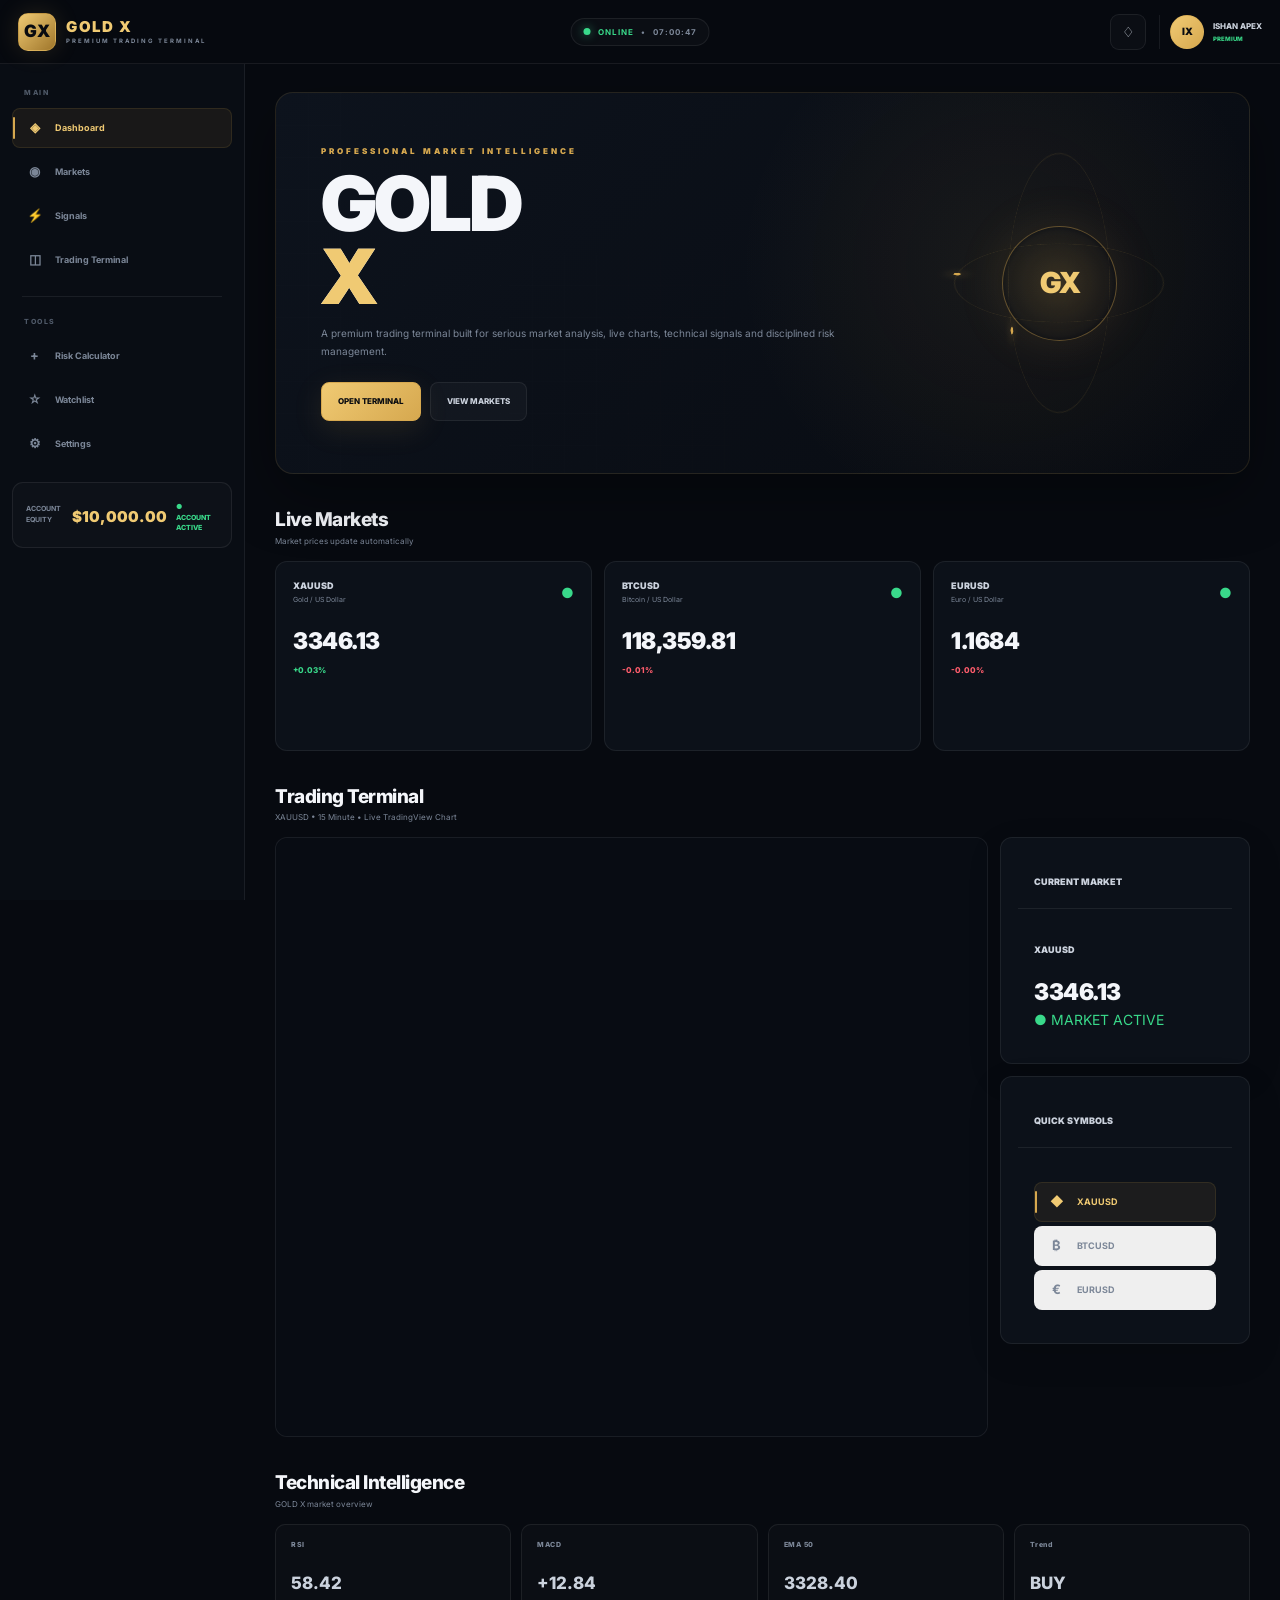
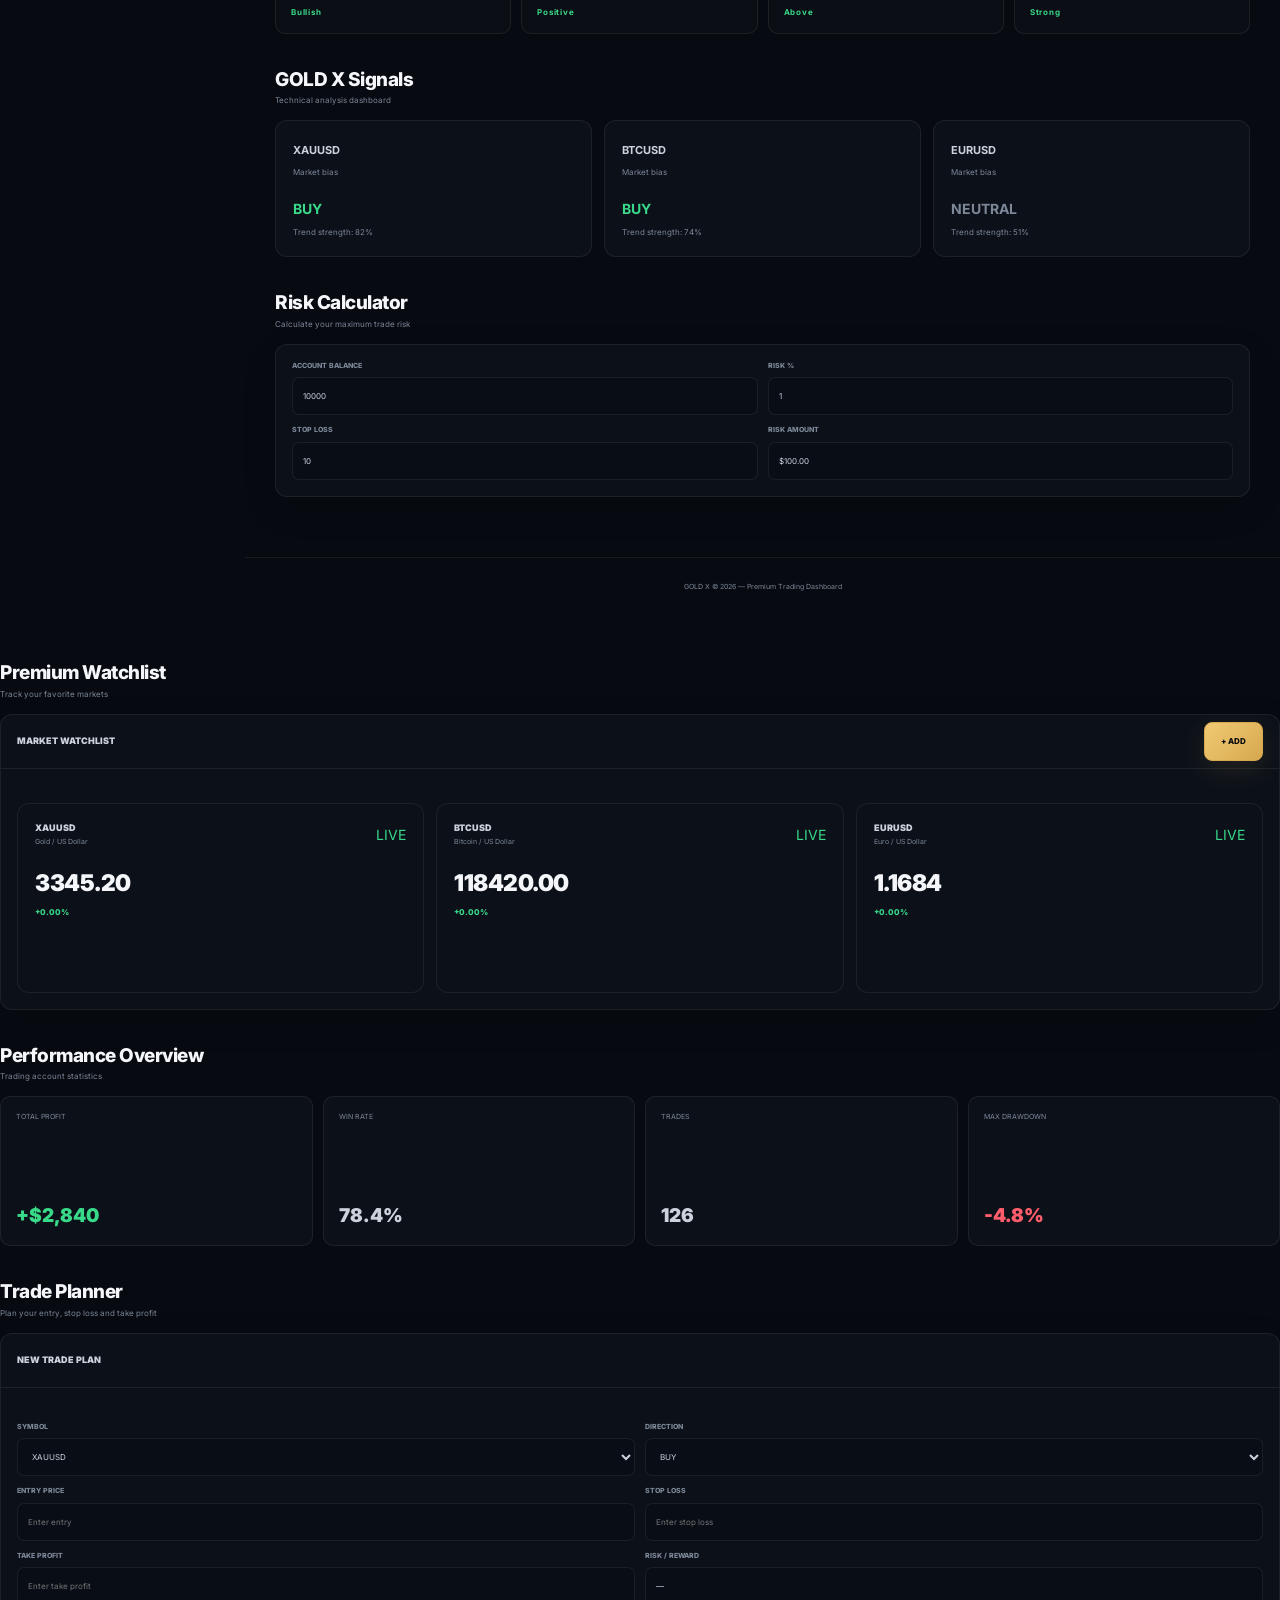
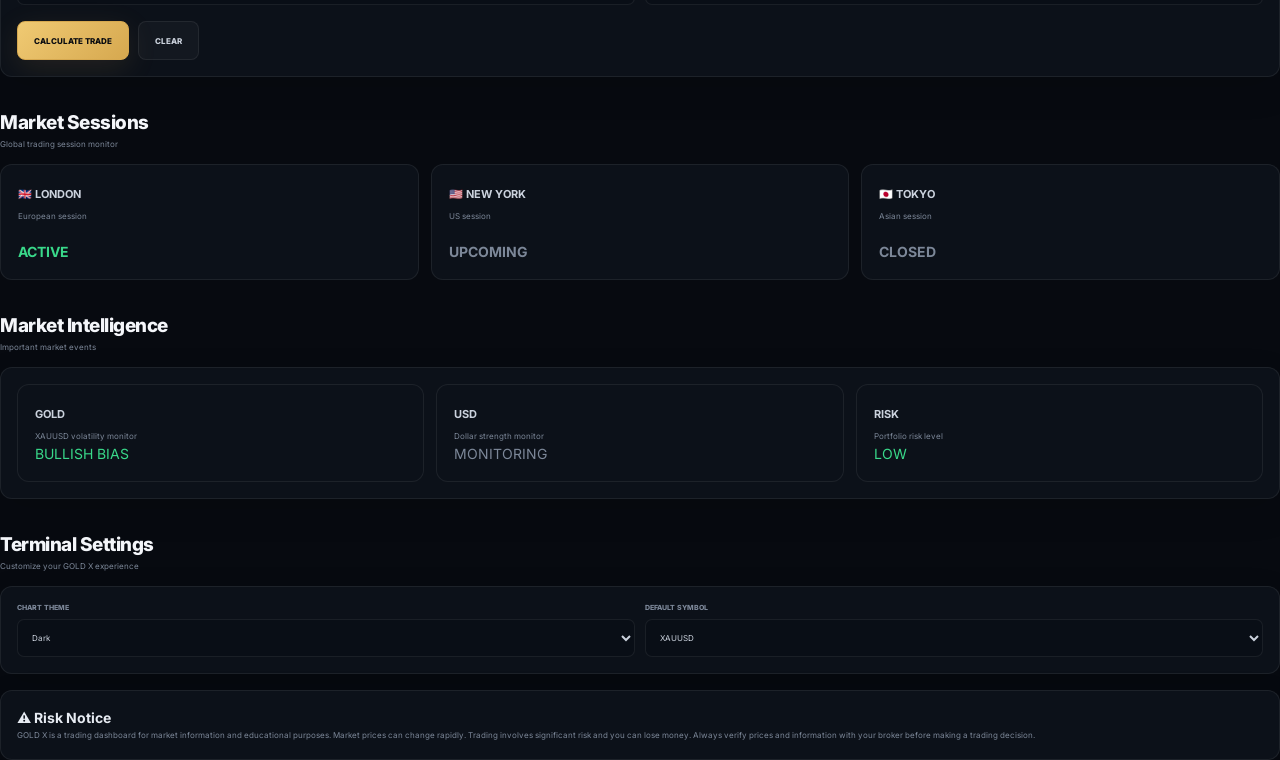
==== index.html @ 1bafb837 "Update index.html" ====
<!DOCTYPE html>
<html lang="en">

<head>

    <meta charset="UTF-8">

    <meta
        name="viewport"
        content="width=device-width, initial-scale=1.0"
    >

    <meta
        name="theme-color"
        content="#070a10"
    >

    <meta
        name="description"
        content="GOLD X — Premium Trading Dashboard"
    >

    <title>GOLD X — Premium Trading</title>


    <!-- =====================================================
         GOOGLE FONT
         ===================================================== -->

    <link
        rel="preconnect"
        href="https://fonts.googleapis.com"
    >

    <link
        rel="preconnect"
        href="https://fonts.gstatic.com"
        crossorigin
    >

    <link
        href="https://fonts.googleapis.com/css2?family=Inter:wght@400;500;600;700;800;900&display=swap"
        rel="stylesheet"
    >


    <!-- =====================================================
         MAIN CSS
         ===================================================== -->

    <link
        rel="stylesheet"
        href="style.css"
    >


    <!-- =====================================================
         EXTRA GOLD X BASE STYLES
         ===================================================== -->

    <style>

        * {
            box-sizing: border-box;
        }

        html {
            scroll-behavior: smooth;
        }

        body {
            margin: 0;
            background: #070a10;
            color: #e7ebf2;
            font-family: Inter, Arial, sans-serif;
        }

        a {
            color: inherit;
            text-decoration: none;
        }

        button,
        input,
        select,
        textarea {
            font: inherit;
        }

        button {
            cursor: pointer;
        }


        /* =================================================
           GOLD X VARIABLES
           ================================================= */

        :root {

            --gold:
                #d6a84f;

            --gold-light:
                #f0ca73;

            --gold-dark:
                #9f762b;

            --green:
                #39d98a;

            --red:
                #ff5d6c;

            --blue:
                #5ca8ff;

            --bg:
                #070a10;

            --panel:
                #0c1119;

            --panel-2:
                #101722;

            --border:
                rgba(255,255,255,0.07);

            --text:
                #f4f6fa;

            --text-soft:
                #cbd2dd;

            --text-muted:
                #7c8798;

            --topbar-height:
                64px;

            --sidebar-width:
                245px;

            --transition:
                180ms ease;
        }


        /* =================================================
           TOP BAR
           ================================================= */

        .topbar {

            position: fixed;

            top: 0;
            left: 0;
            right: 0;

            height:
                var(--topbar-height);

            display: flex;

            align-items: center;

            justify-content: space-between;

            padding:
                0 18px;

            background:
                rgba(7,10,16,0.92);

            border-bottom:
                1px solid
                var(--border);

            backdrop-filter:
                blur(18px);

            z-index: 1000;
        }


        .brand {

            display: flex;

            align-items: center;

            gap: 10px;
        }


        .brand-symbol {

            width: 38px;
            height: 38px;

            display: grid;

            place-items: center;

            border-radius: 10px;

            color: #090b10;

            background:
                linear-gradient(
                    135deg,
                    var(--gold-light),
                    var(--gold-dark)
                );

            font-size: 17px;
            font-weight: 900;

            box-shadow:
                0 0 25px
                rgba(214,168,79,0.16);
        }


        .brand-text {

            display: flex;

            flex-direction: column;
        }


        .brand-name {

            color:
                var(--gold-light);

            font-size: 15px;

            font-weight: 900;

            letter-spacing: 1.5px;
        }


        .brand-subtitle {

            margin-top: 2px;

            color:
                var(--text-muted);

            font-size: 6px;

            font-weight: 700;

            letter-spacing: 2px;
        }


        .top-center {

            position: absolute;

            left: 50%;

            transform:
                translateX(-50%);
        }


        .market-status {

            display: flex;

            align-items: center;

            gap: 7px;

            color:
                var(--text-muted);

            font-size: 8px;

            font-weight: 700;
        }


        .status-dot {

            width: 7px;
            height: 7px;

            border-radius: 50%;

            background:
                var(--green);

            box-shadow:
                0 0 10px
                rgba(57,217,138,0.6);
        }


        .top-actions {

            display: flex;

            align-items: center;

            gap: 8px;
        }


        .top-button {

            width: 36px;
            height: 36px;

            display: grid;

            place-items: center;

            border:
                1px solid
                var(--border);

            border-radius: 9px;

            color:
                var(--text-soft);

            background:
                rgba(255,255,255,0.025);
        }


        .top-button:hover {

            color:
                var(--gold-light);

            border-color:
                rgba(214,168,79,0.3);
        }


        .user-profile {

            display: flex;

            align-items: center;

            gap: 9px;

            padding-left: 10px;

            border-left:
                1px solid
                var(--border);
        }


        .user-avatar {

            width: 34px;
            height: 34px;

            display: grid;

            place-items: center;

            border-radius: 50%;

            color:
                #090b10;

            background:
                linear-gradient(
                    135deg,
                    var(--gold-light),
                    var(--gold)
                );

            font-size: 10px;
            font-weight: 900;
        }


        .user-info {

            display: flex;

            flex-direction: column;
        }


        .user-info strong {

            color:
                var(--text-soft);

            font-size: 8px;
        }


        .user-info small {

            margin-top: 2px;

            color:
                var(--green);

            font-size: 6px;

            font-weight: 800;
        }


        /* =================================================
           SIDEBAR
           ================================================= */

        .main-layout {

            min-height: 100vh;

            padding-top:
                var(--topbar-height);
        }


        .sidebar {

            position: fixed;

            top:
                var(--topbar-height);

            left: 0;
            bottom: 0;

            width:
                var(--sidebar-width);

            padding:
                20px 12px;

            background:
                #090d14;

            border-right:
                1px solid
                var(--border);

            overflow-y: auto;

            z-index: 800;
        }


        .sidebar-label {

            padding:
                0 12px;

            margin:
                4px 0 9px;

            color:
                #4f5968;

            font-size: 7px;

            font-weight: 800;

            letter-spacing: 1.5px;

            text-transform:
                uppercase;
        }


        .nav-list {

            display: flex;

            flex-direction: column;

            gap: 4px;
        }


        .nav-link {

            position: relative;

            min-height: 40px;

            display: flex;

            align-items: center;

            gap: 11px;

            padding:
                0 12px;

            border-radius: 8px;

            color:
                var(--text-muted);

            font-size: 9px;

            font-weight: 700;

            transition:
                var(--transition);
        }


        .nav-link:hover {

            color:
                var(--text-soft);

            background:
                rgba(255,255,255,0.035);
        }


        .nav-link.active {

            color:
                var(--gold-light);

            background:
                rgba(214,168,79,0.08);
        }


        .nav-link.active::before {

            content: "";

            position: absolute;

            left: 0;

            top: 8px;
            bottom: 8px;

            width: 2px;

            border-radius: 3px;

            background:
                var(--gold);
        }


        .nav-icon {

            width: 19px;

            text-align: center;

            font-size: 13px;
        }


        .sidebar-divider {

            height: 1px;

            margin:
                16px 10px;

            background:
                var(--border);
        }


        .sidebar-account {

            margin-top: 18px;

            padding: 13px;

            border:
                1px solid
                var(--border);

            border-radius: 11px;

            background:
                rgba(255,255,255,0.018);
        }


        .sidebar-account-title {

            color:
                var(--text-muted);

            font-size: 7px;

            font-weight: 700;
        }


        .sidebar-account-value {

            margin-top: 5px;

            color:
                var(--gold-light);

            font-size: 15px;

            font-weight: 900;
        }


        .sidebar-account-status {

            margin-top: 6px;

            color:
                var(--green);

            font-size: 7px;

            font-weight: 800;
        }


        /* =================================================
           CONTENT
           ================================================= */

        .content {

            width:
                calc(
                    100% - var(--sidebar-width)
                );

            margin-left:
                var(--sidebar-width);

            padding:
                28px 30px 60px;
        }


        /* =================================================
           HERO
           ================================================= */

        .hero-section {

            position: relative;

            min-height: 330px;

            display: flex;

            align-items: center;

            justify-content: space-between;

            gap: 30px;

            padding:
                45px;

            overflow: hidden;

            border:
                1px solid
                rgba(214,168,79,0.13);

            border-radius: 18px;

            background:
                radial-gradient(
                    circle at 75% 45%,
                    rgba(214,168,79,0.08),
                    transparent 35%
                ),
                linear-gradient(
                    135deg,
                    #0d131d,
                    #080b11
                );
        }


        .hero-section::before {

            content: "";

            position: absolute;

            inset: 0;

            background-image:
                linear-gradient(
                    rgba(255,255,255,0.025) 1px,
                    transparent 1px
                ),
                linear-gradient(
                    90deg,
                    rgba(255,255,255,0.025) 1px,
                    transparent 1px
                );

            background-size:
                32px 32px;

            opacity: .35;

            pointer-events: none;
        }


        .hero-content {

            position: relative;

            z-index: 2;

            max-width: 650px;
        }


        .eyebrow {

            color:
                var(--gold);

            font-size: 8px;

            font-weight: 900;

            letter-spacing: 3px;

            text-transform:
                uppercase;
        }


        .hero-content h1 {

            margin:
                10px 0 12px;

            color:
                var(--text);

            font-size:
                clamp(42px, 6vw, 76px);

            line-height: .95;

            letter-spacing:
                -3px;
        }


        .hero-content h1 span {

            color:
                var(--gold-light);
        }


        .hero-content p {

            max-width: 540px;

            margin: 0;

            color:
                var(--text-muted);

            font-size: 10px;

            line-height: 1.8;
        }


        .hero-buttons {

            display: flex;

            gap: 9px;

            margin-top: 22px;
        }


        .button {

            min-height: 39px;

            display: inline-flex;

            align-items: center;

            justify-content: center;

            padding:
                0 16px;

            border-radius: 8px;

            border:
                1px solid
                var(--border);

            color:
                var(--text-soft);

            background:
                rgba(255,255,255,0.03);

            font-size: 8px;

            font-weight: 800;
        }


        .button-primary {

            color:
                #090b10;

            border-color:
                var(--gold);

            background:
                linear-gradient(
                    135deg,
                    var(--gold-light),
                    var(--gold)
                );
        }


        .button:hover {

            transform:
                translateY(-1px);
        }


        /* =================================================
           HERO VISUAL
           ================================================= */

        .hero-visual {

            position: relative;

            width: 290px;
            height: 290px;

            display: grid;

            place-items: center;

            flex-shrink: 0;
        }


        .hero-core {

            position: relative;

            width: 115px;
            height: 115px;

            display: grid;

            place-items: center;

            border:
                1px solid
                rgba(214,168,79,0.4);

            border-radius: 50%;

            background:
                radial-gradient(
                    circle,
                    rgba(214,168,79,0.18),
                    rgba(214,168,79,0.03) 65%,
                    transparent 70%
                );

            box-shadow:
                0 0 50px
                rgba(214,168,79,0.12);
        }


        .hero-core strong {

            color:
                var(--gold-light);

            font-size: 29px;

            font-weight: 900;
        }


        .orbit-one,
        .orbit-two {

            position: absolute;

            border:
                1px solid
                rgba(214,168,79,0.12);

            border-radius: 50%;

            animation:
                orbit 12s linear infinite;
        }


        .orbit-one {

            width: 210px;
            height: 210px;
        }


        .orbit-two {

            width: 260px;
            height: 260px;

            animation-duration:
                18s;

            animation-direction:
                reverse;
        }


        .orbit-one::before,
        .orbit-two::before {

            content: "";

            position: absolute;

            width: 7px;
            height: 7px;

            top: 50%;
            left: -4px;

            border-radius: 50%;

            background:
                var(--gold);

            box-shadow:
                0 0 15px
                rgba(214,168,79,0.7);
        }


        @keyframes orbit {

            from {
                transform:
                    rotate(0deg);
            }

            to {
                transform:
                    rotate(360deg);
            }
        }


        /* =================================================
           SECTION
           ================================================= */

        .section-header {

            display: flex;

            align-items: flex-end;

            justify-content: space-between;

            gap: 15px;

            margin:
                32px 0 14px;
        }


        .section-header h2 {

            margin: 0;

            color:
                var(--text);

            font-size: 19px;

            letter-spacing: -.5px;
        }


        .section-header p {

            margin: 0;

            color:
                var(--text-muted);

            font-size: 8px;
        }


        /* =================================================
           MARKET CARDS
           ================================================= */

        .market-grid {

            display: grid;

            grid-template-columns:
                repeat(3, minmax(0, 1fr));

            gap: 12px;
        }


        .market-card {

            padding: 17px;

            border:
                1px solid
                var(--border);

            border-radius: 12px;

            background:
                var(--panel);

            transition:
                var(--transition);
        }


        .market-card:hover {

            transform:
                translateY(-2px);

            border-color:
                rgba(214,168,79,0.2);
        }


        .market-card-top {

            display: flex;

            align-items: center;

            justify-content: space-between;
        }


        .market-symbol {

            color:
                var(--text-soft);

            font-size: 9px;

            font-weight: 900;
        }


        .market-name {

            margin-top: 3px;

            color:
                var(--text-muted);

            font-size: 7px;
        }


        .market-price {

            margin-top: 18px;

            color:
                var(--text);

            font-size: 23px;

            font-weight: 900;

            letter-spacing: -.5px;
        }


        .market-change {

            margin-top: 6px;

            font-size: 8px;

            font-weight: 800;
        }


        /* =================================================
           PANELS
           ================================================= */

        .panel {

            border:
                1px solid
                var(--border);

            border-radius: 12px;

            background:
                var(--panel);

            overflow: hidden;
        }


        .panel-header {

            min-height: 54px;

            display: flex;

            align-items: center;

            justify-content: space-between;

            padding:
                0 16px;

            border-bottom:
                1px solid
                var(--border);
        }


        .panel-header strong {

            color:
                var(--text-soft);

            font-size: 9px;

            font-weight: 900;
        }


        .panel-body {

            padding: 16px;
        }


        /* =================================================
           TRADINGVIEW
           ================================================= */

        .tradingview-widget-container {

            width: 100%;

            height: 600px;

            overflow: hidden;

            border-radius: 12px;

            background:
                #080c13;
        }


        .tradingview-widget-container__widget {

            width: 100%;

            height: 100%;
        }


        /* =================================================
           TWO COLUMN
           ================================================= */

        .two-column-grid {

            display: grid;

            grid-template-columns:
                minmax(0, 1.6fr)
                minmax(280px, .7fr);

            gap: 14px;
        }


        .dashboard-grid {

            display: grid;

            grid-template-columns:
                minmax(0, 1.7fr)
                minmax(250px, .8fr);

            gap: 14px;
        }


        /* =================================================
           INDICATORS
           ================================================= */

        .indicator-grid {

            display: grid;

            grid-template-columns:
                repeat(4, minmax(0, 1fr));

            gap: 10px;
        }


        .indicator-card {

            min-height: 110px;

            padding: 15px;

            border:
                1px solid
                var(--border);

            border-radius: 10px;

            background:
                rgba(255,255,255,0.018);
        }


        .indicator-card small {

            color:
                var(--text-muted);

            font-size: 7px;

            font-weight: 800;
        }


        .indicator-card strong {

            display: block;

            margin-top: 11px;

            color:
                var(--text-soft);

            font-size: 17px;
        }


        /* =================================================
           SIGNAL
           ================================================= */

        .signal-grid {

            display: grid;

            grid-template-columns:
                repeat(3, minmax(0, 1fr));

            gap: 12px;
        }


        .signal-card {

            padding: 17px;

            border:
                1px solid
                var(--border);

            border-radius: 12px;

            background:
                var(--panel);
        }


        .signal-card strong {

            color:
                var(--text-soft);

            font-size: 11px;
        }


        .signal-card p {

            margin:
                7px 0 0;

            color:
                var(--text-muted);

            font-size: 8px;

            line-height: 1.7;
        }


        /* =================================================
           TERMINAL
           ================================================= */

        .terminal-grid {

            display: grid;

            grid-template-columns:
                minmax(0, 1fr)
                250px;

            gap: 12px;
        }


        .chart-container {

            height: 600px;

            border:
                1px solid
                var(--border);

            border-radius: 12px;

            overflow: hidden;

            background:
                #080c13;
        }


        .terminal-sidebar {

            display: flex;

            flex-direction: column;

            gap: 12px;
        }


        /* =================================================
           FORM
           ================================================= */

        .form-grid {

            display: grid;

            grid-template-columns:
                repeat(2, minmax(0, 1fr));

            gap: 10px;
        }


        .form-group {

            display: flex;

            flex-direction: column;

            gap: 6px;
        }


        .form-group label {

            color:
                var(--text-muted);

            font-size: 7px;

            font-weight: 800;
        }


        .form-group input,
        .form-group select,
        .form-group textarea {

            width: 100%;

            min-height: 38px;

            padding:
                0 10px;

            border:
                1px solid
                var(--border);

            border-radius: 7px;

            outline: none;

            color:
                var(--text-soft);

            background:
                #090e16;

            font-size: 8px;
        }


        .form-group textarea {

            padding-top: 10px;

            min-height: 90px;
        }


        .form-group input:focus,
        .form-group select:focus,
        .form-group textarea:focus {

            border-color:
                rgba(214,168,79,0.4);
        }


        /* =================================================
           STATS
           ================================================= */

        .stats-grid {

            display: grid;

            grid-template-columns:
                repeat(4, minmax(0, 1fr));

            gap: 10px;
        }


        .stat-card {

            padding: 15px;

            border:
                1px solid
                var(--border);

            border-radius: 10px;

            background:
                var(--panel);
        }


        .stat-card small {

            color:
                var(--text-muted);

            font-size: 7px;
        }


        .stat-card strong {

            display: block;

            margin-top: 7px;

            color:
                var(--text-soft);

            font-size: 19px;
        }


        /* =================================================
           MOBILE BUTTON
           ================================================= */

        .mobile-menu-button {

            display: none;

            border: 0;

            color:
                var(--text-soft);

            background:
                transparent;
        }


        /* =================================================
           OVERLAY
           ================================================= */

        .sidebar-overlay {

            display: none;
        }


        /* =================================================
           FOOTER
           ================================================= */

        .site-footer {

            margin-left:
                var(--sidebar-width);

            padding:
                24px 30px 35px;

            border-top:
                1px solid
                var(--border);

            color:
                var(--text-muted);

            font-size: 7px;

            text-align: center;
        }


        /* =================================================
           REVEAL
           ================================================= */

        .reveal {

            opacity: 0;

            transform:
                translateY(10px);

            transition:
                opacity .5s ease,
                transform .5s ease;
        }


        .reveal.visible {

            opacity: 1;

            transform:
                translateY(0);
        }

    </style>

</head>


<body>


<!-- =======================================================
     TOP BAR
     ======================================================= -->

<header class="topbar">

    <div class="brand">

        <div class="brand-symbol">
            GX
        </div>

        <div class="brand-text">

            <div class="brand-name">
                GOLD X
            </div>

            <div class="brand-subtitle">
                PREMIUM TRADING TERMINAL
            </div>

        </div>

    </div>


    <div class="top-center">

        <div class="market-status">

            <span class="status-dot"></span>

            <span data-online-status>
                ONLINE
            </span>

            <span>
                •
            </span>

            <span data-clock>
                00:00:00
            </span>

        </div>

    </div>


    <div class="top-actions">

        <button
            class="mobile-menu-button"
            type="button"
            aria-label="Open menu"
        >
            ☰
        </button>


        <button
            class="top-button"
            type="button"
            data-notifications
            aria-label="Notifications"
        >
            ♢
        </button>


        <div class="user-profile">

            <div class="user-avatar">
                IX
            </div>

            <div class="user-info">

                <strong>
                    ISHAN APEX
                </strong>

                <small>
                    PREMIUM
                </small>

            </div>

        </div>

    </div>

</header>


<!-- =======================================================
     SIDEBAR
     ======================================================= -->

<div class="sidebar-overlay"></div>


<aside class="sidebar">

    <div class="sidebar-label">
        MAIN
    </div>


    <nav class="nav-list">

        <a
            class="nav-link active"
            href="#dashboard"
        >
            <span class="nav-icon">
                ◈
            </span>

            <span>
                Dashboard
            </span>
        </a>


        <a
            class="nav-link"
            href="#markets"
        >
            <span class="nav-icon">
                ◉
            </span>

            <span>
                Markets
            </span>
        </a>


        <a
            class="nav-link"
            href="#signals"
        >
            <span class="nav-icon">
                ⚡
            </span>

            <span>
                Signals
            </span>
        </a>


        <a
            class="nav-link"
            href="#terminal"
        >
            <span class="nav-icon">
                ◫
            </span>

            <span>
                Trading Terminal
            </span>
        </a>

    </nav>


    <div class="sidebar-divider"></div>


    <div class="sidebar-label">
        TOOLS
    </div>


    <nav class="nav-list">

        <a
            class="nav-link"
            href="#calculator"
        >
            <span class="nav-icon">
                +
            </span>

            <span>
                Risk Calculator
            </span>
        </a>


        <a
            class="nav-link"
            href="#watchlist"
        >
            <span class="nav-icon">
                ☆
            </span>

            <span>
                Watchlist
            </span>
        </a>


        <a
            class="nav-link"
            href="#settings"
        >
            <span class="nav-icon">
                ⚙
            </span>

            <span>
                Settings
            </span>
        </a>

    </nav>


    <div class="sidebar-account">

        <div class="sidebar-account-title">
            ACCOUNT EQUITY
        </div>

        <div class="sidebar-account-value">
            $10,000.00
        </div>

        <div class="sidebar-account-status">
            ● ACCOUNT ACTIVE
        </div>

    </div>

</aside>


<!-- =======================================================
     MAIN
     ======================================================= -->

<main class="main-layout">

<section class="content">


<!-- =======================================================
     DASHBOARD HERO
     ======================================================= -->

<section
    class="hero-section"
    id="dashboard"
>

    <div class="hero-content">

        <div class="eyebrow">
            PROFESSIONAL MARKET INTELLIGENCE
        </div>


        <h1>
            GOLD
            <span>X</span>
        </h1>


        <p>
            A premium trading terminal built for
            serious market analysis, live charts,
            technical signals and disciplined risk
            management.
        </p>


        <div class="hero-buttons">

            <a
                class="button button-primary"
                href="#terminal"
            >
                OPEN TERMINAL
            </a>


            <a
                class="button"
                href="#markets"
            >
                VIEW MARKETS
            </a>

        </div>

    </div>


    <div class="hero-visual">

        <div class="orbit-two"></div>

        <div class="orbit-one"></div>

        <div class="hero-core">

            <strong>
                GX
            </strong>

        </div>

    </div>

</section>


<!-- =======================================================
     MARKETS
     ======================================================= -->

<div
    class="section-header"
    id="markets"
>

    <div>

        <h2>
            Live Markets
        </h2>

        <p>
            Market prices update automatically
        </p>

    </div>

</div>


<div class="market-grid">


    <article class="market-card">

        <div class="market-card-top">

            <div>

                <div class="market-symbol">
                    XAUUSD
                </div>

                <div class="market-name">
                    Gold / US Dollar
                </div>

            </div>

            <span class="text-green">
                ●
            </span>

        </div>


        <div
            class="market-price"
            data-price="XAUUSD"
        >
            3345.20
        </div>


        <div
            class="market-change text-green"
            data-change="XAUUSD"
        >
            +0.00%
        </div>

    </article>


    <article class="market-card">

        <div class="market-card-top">

            <div>

                <div class="market-symbol">
                    BTCUSD
                </div>

                <div class="market-name">
                    Bitcoin / US Dollar
                </div>

            </div>

            <span class="text-green">
                ●
            </span>

        </div>


        <div
            class="market-price"
            data-price="BTCUSD"
        >
            118,420.00
        </div>


        <div
            class="market-change text-green"
            data-change="BTCUSD"
        >
            +0.00%
        </div>

    </article>


    <article class="market-card">

        <div class="market-card-top">

            <div>

                <div class="market-symbol">
                    EURUSD
                </div>

                <div class="market-name">
                    Euro / US Dollar
                </div>

            </div>

            <span class="text-green">
                ●
            </span>

        </div>


        <div
            class="market-price"
            data-price="EURUSD"
        >
            1.1684
        </div>


        <div
            class="market-change text-green"
            data-change="EURUSD"
        >
            +0.00%
        </div>

    </article>


</div>


<!-- =======================================================
     TRADINGVIEW TERMINAL
     ======================================================= -->

<div
    class="section-header"
    id="terminal"
>

    <div>

        <h2>
            Trading Terminal
        </h2>

        <p>
            XAUUSD • 15 Minute • Live TradingView Chart
        </p>

    </div>

</div>


<div class="terminal-grid">


    <div class="chart-container">

        <!-- TRADINGVIEW CHART -->

        <div
            class="tradingview-widget-container"
            style="height:100%;width:100%;"
        >

            <div
                class="tradingview-widget-container__widget"
                style="height:100%;width:100%;"
            ></div>


            <script
                type="text/javascript"
                src="https://s3.tradingview.com/external-embedding/embed-widget-advanced-chart.js"
                async
            >
            {
                "autosize": true,
                "symbol": "OANDA:XAUUSD",
                "interval": "15",
                "timezone": "Asia/Colombo",
                "theme": "dark",
                "style": "1",
                "locale": "en",
                "enable_publishing": false,
                "allow_symbol_change": true,
                "hide_top_toolbar": false,
                "hide_legend": false,
                "save_image": true,
                "calendar": false,
                "hide_volume": false,
                "support_host": "https://www.tradingview.com"
            }
            </script>

        </div>

    </div>


    <aside class="terminal-sidebar">

        <div class="panel">

            <div class="panel-header">

                <strong>
                    CURRENT MARKET
                </strong>

            </div>


            <div class="panel-body">

                <div
                    class="market-symbol"
                    data-current-symbol
                >
                    XAUUSD
                </div>


                <div
                    class="market-price"
                    data-live-price
                >
                    3345.20
                </div>


                <div class="text-green">
                    ● MARKET ACTIVE
                </div>

            </div>

        </div>


        <div class="panel">

            <div class="panel-header">

                <strong>
                    QUICK SYMBOLS
                </strong>

            </div>


            <div class="panel-body">

                <div class="nav-list">

                    <button
                        class="nav-link active"
                        data-symbol="XAUUSD"
                        type="button"
                    >
                        <span class="nav-icon">
                            ◆
                        </span>

                        <span>
                            XAUUSD
                        </span>
                    </button>


                    <button
                        class="nav-link"
                        data-symbol="BTCUSD"
                        type="button"
                    >
                        <span class="nav-icon">
                            ₿
                        </span>

                        <span>
                            BTCUSD
                        </span>
                    </button>


                    <button
                        class="nav-link"
                        data-symbol="EURUSD"
                        type="button"
                    >
                        <span class="nav-icon">
                            €
                        </span>

                        <span>
                            EURUSD
                        </span>
                    </button>

                </div>

            </div>

        </div>

    </aside>

</div>


<!-- =======================================================
     INDICATORS
     ======================================================= -->

<div class="section-header">

    <div>

        <h2>
            Technical Intelligence
        </h2>

        <p>
            GOLD X market overview
        </p>

    </div>

</div>


<div class="indicator-grid">


    <div class="indicator-card">

        <small>
            RSI
        </small>

        <strong>
            58.42
        </strong>

        <span class="text-green">
            Bullish
        </span>

    </div>


    <div class="indicator-card">

        <small>
            MACD
        </small>

        <strong>
            +12.84
        </strong>

        <span class="text-green">
            Positive
        </span>

    </div>


    <div class="indicator-card">

        <small>
            EMA 50
        </small>

        <strong>
            3328.40
        </strong>

        <span class="text-green">
            Above
        </span>

    </div>


    <div class="indicator-card">

        <small>
            Trend
        </small>

        <strong>
            BUY
        </strong>

        <span class="text-green">
            Strong
        </span>

    </div>

</div>


<!-- =======================================================
     SIGNALS
     ======================================================= -->

<div
    class="section-header"
    id="signals"
>

    <div>

        <h2>
            GOLD X Signals
        </h2>

        <p>
            Technical analysis dashboard
        </p>

    </div>

</div>


<div class="signal-grid">


    <article class="signal-card">

        <strong>
            XAUUSD
        </strong>

        <p>
            Market bias
        </p>

        <h3 class="text-green">
            BUY
        </h3>

        <p>
            Trend strength: 82%
        </p>

    </article>


    <article class="signal-card">

        <strong>
            BTCUSD
        </strong>

        <p>
            Market bias
        </p>

        <h3 class="text-green">
            BUY
        </h3>

        <p>
            Trend strength: 74%
        </p>

    </article>


    <article class="signal-card">

        <strong>
            EURUSD
        </strong>

        <p>
            Market bias
        </p>

        <h3 class="text-muted">
            NEUTRAL
        </h3>

        <p>
            Trend strength: 51%
        </p>

    </article>


</div>


<!-- =======================================================
     RISK CALCULATOR
     ======================================================= -->

<div
    class="section-header"
    id="calculator"
>

    <div>

        <h2>
            Risk Calculator
        </h2>

        <p>
            Calculate your maximum trade risk
        </p>

    </div>

</div>


<div
    class="panel"
    data-calculator
>

    <div class="panel-body">

        <div class="form-grid">


            <div class="form-group">

                <label>
                    ACCOUNT BALANCE
                </label>

                <input
                    type="number"
                    value="10000"
                    data-balance
                >

            </div>


            <div class="form-group">

                <label>
                    RISK %
                </label>

                <input
                    type="number"
                    value="1"
                    step="0.1"
                    data-risk
                >

            </div>


            <div class="form-group">

                <label>
                    STOP LOSS
                </label>

                <input
                    type="number"
                    value="10"
                    data-stop-loss
                >

            </div>


            <div class="form-group">

                <label>
                    RISK AMOUNT
                </label>

                <input
                    type="text"
                    value="$100.00"
                    data-risk-result
                    readonly
                >

            </div>


        </div>

    </div>

</div>


<!-- =======================================================
     END PART 1
     ======================================================= -->

</section>

</main>


<!-- =======================================================
     FOOTER
     ======================================================= -->

<footer class="site-footer">

    GOLD X © 2026 —
    Premium Trading Dashboard

</footer>


<!-- =======================================================
     JAVASCRIPT
     ======================================================= -->

<script src="script.js"></script>

</body>

</html><!-- =======================================================
     PART 2 — PREMIUM GOLD X FEATURES
     ======================================================= -->

<!-- WATCHLIST -->
<div class="section-header" id="watchlist">

    <div>
        <h2>Premium Watchlist</h2>
        <p>Track your favorite markets</p>
    </div>

</div>

<div class="panel">

    <div class="panel-header">
        <strong>MARKET WATCHLIST</strong>

        <button
            class="button button-primary"
            type="button"
            data-add-watchlist
        >
            + ADD
        </button>
    </div>

    <div class="panel-body">

        <div
            id="watchlist-container"
            class="market-grid"
        >

            <article class="market-card">

                <div class="market-card-top">

                    <div>
                        <div class="market-symbol">
                            XAUUSD
                        </div>

                        <div class="market-name">
                            Gold / US Dollar
                        </div>
                    </div>

                    <span class="text-green">
                        LIVE
                    </span>

                </div>

                <div
                    class="market-price"
                    data-watch-price="XAUUSD"
                >
                    3345.20
                </div>

                <div class="market-change text-green">
                    +0.00%
                </div>

            </article>


            <article class="market-card">

                <div class="market-card-top">

                    <div>
                        <div class="market-symbol">
                            BTCUSD
                        </div>

                        <div class="market-name">
                            Bitcoin / US Dollar
                        </div>
                    </div>

                    <span class="text-green">
                        LIVE
                    </span>

                </div>

                <div
                    class="market-price"
                    data-watch-price="BTCUSD"
                >
                    118420.00
                </div>

                <div class="market-change text-green">
                    +0.00%
                </div>

            </article>


            <article class="market-card">

                <div class="market-card-top">

                    <div>
                        <div class="market-symbol">
                            EURUSD
                        </div>

                        <div class="market-name">
                            Euro / US Dollar
                        </div>
                    </div>

                    <span class="text-green">
                        LIVE
                    </span>

                </div>

                <div
                    class="market-price"
                    data-watch-price="EURUSD"
                >
                    1.1684
                </div>

                <div class="market-change text-green">
                    +0.00%
                </div>

            </article>

        </div>

    </div>

</div>


<!-- PERFORMANCE -->
<div class="section-header">

    <div>
        <h2>Performance Overview</h2>
        <p>Trading account statistics</p>
    </div>

</div>


<div class="stats-grid">

    <div class="stat-card">

        <small>
            TOTAL PROFIT
        </small>

        <strong class="text-green">
            +$2,840
        </strong>

    </div>


    <div class="stat-card">

        <small>
            WIN RATE
        </small>

        <strong>
            78.4%
        </strong>

    </div>


    <div class="stat-card">

        <small>
            TRADES
        </small>

        <strong>
            126
        </strong>

    </div>


    <div class="stat-card">

        <small>
            MAX DRAWDOWN
        </small>

        <strong class="text-red">
            -4.8%
        </strong>

    </div>

</div>


<!-- TRADE PLANNER -->
<div class="section-header">

    <div>
        <h2>Trade Planner</h2>
        <p>Plan your entry, stop loss and take profit</p>
    </div>

</div>


<div class="panel">

    <div class="panel-header">
        <strong>NEW TRADE PLAN</strong>
    </div>

    <div class="panel-body">

        <div class="form-grid">

            <div class="form-group">

                <label>
                    SYMBOL
                </label>

                <select data-trade-symbol>

                    <option value="XAUUSD">
                        XAUUSD
                    </option>

                    <option value="BTCUSD">
                        BTCUSD
                    </option>

                    <option value="EURUSD">
                        EURUSD
                    </option>

                </select>

            </div>


            <div class="form-group">

                <label>
                    DIRECTION
                </label>

                <select data-trade-direction>

                    <option value="BUY">
                        BUY
                    </option>

                    <option value="SELL">
                        SELL
                    </option>

                </select>

            </div>


            <div class="form-group">

                <label>
                    ENTRY PRICE
                </label>

                <input
                    type="number"
                    placeholder="Enter entry"
                    data-entry
                >

            </div>


            <div class="form-group">

                <label>
                    STOP LOSS
                </label>

                <input
                    type="number"
                    placeholder="Enter stop loss"
                    data-sl
                >

            </div>


            <div class="form-group">

                <label>
                    TAKE PROFIT
                </label>

                <input
                    type="number"
                    placeholder="Enter take profit"
                    data-tp
                >

            </div>


            <div class="form-group">

                <label>
                    RISK / REWARD
                </label>

                <input
                    type="text"
                    value="—"
                    readonly
                    data-rr
                >

            </div>

        </div>


        <div
            class="hero-buttons"
            style="margin-top:16px;"
        >

            <button
                class="button button-primary"
                type="button"
                data-calculate-trade
            >
                CALCULATE TRADE
            </button>

            <button
                class="button"
                type="button"
                data-clear-trade
            >
                CLEAR
            </button>

        </div>

    </div>

</div>


<!-- MARKET SESSION -->
<div class="section-header">

    <div>
        <h2>Market Sessions</h2>
        <p>Global trading session monitor</p>
    </div>

</div>


<div class="signal-grid">

    <article class="signal-card">

        <strong>
            🇬🇧 LONDON
        </strong>

        <p>
            European session
        </p>

        <h3 class="text-green">
            ACTIVE
        </h3>

    </article>


    <article class="signal-card">

        <strong>
            🇺🇸 NEW YORK
        </strong>

        <p>
            US session
        </p>

        <h3 class="text-muted">
            UPCOMING
        </h3>

    </article>


    <article class="signal-card">

        <strong>
            🇯🇵 TOKYO
        </strong>

        <p>
            Asian session
        </p>

        <h3 class="text-muted">
            CLOSED
        </h3>

    </article>

</div>


<!-- NEWS -->
<div class="section-header">

    <div>
        <h2>Market Intelligence</h2>
        <p>Important market events</p>
    </div>

</div>


<div class="panel">

    <div class="panel-body">

        <div class="signal-grid">

            <article class="signal-card">

                <strong>
                    GOLD
                </strong>

                <p>
                    XAUUSD volatility monitor
                </p>

                <span class="text-green">
                    BULLISH BIAS
                </span>

            </article>


            <article class="signal-card">

                <strong>
                    USD
                </strong>

                <p>
                    Dollar strength monitor
                </p>

                <span class="text-muted">
                    MONITORING
                </span>

            </article>


            <article class="signal-card">

                <strong>
                    RISK
                </strong>

                <p>
                    Portfolio risk level
                </p>

                <span class="text-green">
                    LOW
                </span>

            </article>

        </div>

    </div>

</div>


<!-- SETTINGS -->
<div
    class="section-header"
    id="settings"
>

    <div>
        <h2>Terminal Settings</h2>
        <p>Customize your GOLD X experience</p>
    </div>

</div>


<div class="panel">

    <div class="panel-body">

        <div class="form-grid">

            <div class="form-group">

                <label>
                    CHART THEME
                </label>

                <select data-theme>

                    <option value="dark">
                        Dark
                    </option>

                    <option value="light">
                        Light
                    </option>

                </select>

            </div>


            <div class="form-group">

                <label>
                    DEFAULT SYMBOL
                </label>

                <select data-default-symbol>

                    <option value="XAUUSD">
                        XAUUSD
                    </option>

                    <option value="BTCUSD">
                        BTCUSD
                    </option>

                    <option value="EURUSD">
                        EURUSD
                    </option>

                </select>

            </div>

        </div>

    </div>

</div>


<!-- DISCLAIMER -->
<div
    class="panel"
    style="margin-top:16px;"
>

    <div class="panel-body">

        <strong>
            ⚠️ Risk Notice
        </strong>

        <p
            style="
                color:var(--text-muted);
                font-size:8px;
                line-height:1.8;
            "
        >
            GOLD X is a trading dashboard for market
            information and educational purposes. Market
            prices can change rapidly. Trading involves
            significant risk and you can lose money.
            Always verify prices and information with your
            broker before making a trading decision.
        </p>

    </div>

</div>
---- style.css ----
/* =========================================================
   GOLD X — PREMIUM TRADING TERMINAL
   STYLE SYSTEM — PART 1
   ========================================================= */

:root {
  --bg-main: #05070c;
  --bg-secondary: #080b12;
  --bg-card: #0b0f18;
  --bg-card-2: #0e131e;
  --bg-hover: #121925;

  --border: rgba(255, 255, 255, 0.08);
  --border-light: rgba(255, 255, 255, 0.13);

  --text-main: #f4f7fb;
  --text-soft: #a9b2c2;
  --text-muted: #687386;

  --gold: #d6a84f;
  --gold-light: #f3d38a;
  --gold-dark: #8d6728;

  --green: #39d98a;
  --green-soft: rgba(57, 217, 138, 0.12);

  --red: #ff5d6c;
  --red-soft: rgba(255, 93, 108, 0.12);

  --blue: #5ca8ff;
  --blue-soft: rgba(92, 168, 255, 0.12);

  --purple: #a77cff;
  --purple-soft: rgba(167, 124, 255, 0.12);

  --sidebar-width: 245px;
  --topbar-height: 72px;

  --radius-small: 8px;
  --radius-medium: 14px;
  --radius-large: 22px;

  --shadow:
    0 20px 60px rgba(0, 0, 0, 0.35);

  --transition:
    180ms ease;
}


/* =========================================================
   RESET
   ========================================================= */

* {
  margin: 0;
  padding: 0;
  box-sizing: border-box;
}


html {
  scroll-behavior: smooth;
}


body {
  min-height: 100vh;

  background:
    radial-gradient(
      circle at 80% 0%,
      rgba(214, 168, 79, 0.07),
      transparent 28%
    ),
    radial-gradient(
      circle at 10% 30%,
      rgba(92, 168, 255, 0.035),
      transparent 25%
    ),
    var(--bg-main);

  color: var(--text-main);

  font-family:
    "Inter",
    Arial,
    Helvetica,
    sans-serif;

  font-size: 14px;

  line-height: 1.5;

  overflow-x: hidden;
}


button,
input,
textarea,
select {
  font: inherit;
}


button {
  cursor: pointer;
}


a {
  color: inherit;
  text-decoration: none;
}


img,
svg {
  max-width: 100%;
}


/* =========================================================
   SCROLLBAR
   ========================================================= */

::-webkit-scrollbar {
  width: 7px;
  height: 7px;
}


::-webkit-scrollbar-track {
  background: #05070c;
}


::-webkit-scrollbar-thumb {
  background: #202838;
  border-radius: 20px;
}


::-webkit-scrollbar-thumb:hover {
  background: #354052;
}


/* =========================================================
   LOADING SCREEN
   ========================================================= */

.loading-screen {
  position: fixed;
  inset: 0;

  z-index: 99999;

  display: flex;
  flex-direction: column;
  align-items: center;
  justify-content: center;

  background:
    radial-gradient(
      circle at center,
      rgba(214, 168, 79, 0.08),
      transparent 35%
    ),
    #05070c;

  transition:
    opacity 600ms ease,
    visibility 600ms ease;
}


.loading-screen.hidden {
  opacity: 0;
  visibility: hidden;
}


.loading-logo {
  margin-bottom: 20px;
}


.gold-x-logo {
  width: 76px;
  height: 76px;

  display: grid;
  place-items: center;

  border:
    1px solid
    rgba(214, 168, 79, 0.6);

  border-radius: 20px;

  color: var(--gold-light);

  font-size: 22px;
  font-weight: 900;

  letter-spacing: -1px;

  background:
    linear-gradient(
      145deg,
      rgba(214, 168, 79, 0.18),
      rgba(214, 168, 79, 0.025)
    );

  box-shadow:
    0 0 60px rgba(214, 168, 79, 0.15),
    inset 0 0 25px rgba(214, 168, 79, 0.04);
}


.loading-screen h1 {
  font-size: 30px;
  font-weight: 900;
  letter-spacing: 5px;
}


.loading-screen h1 span {
  color: var(--gold-light);
}


.loading-screen p {
  margin-top: 4px;

  color: var(--text-muted);

  font-size: 9px;
  font-weight: 700;

  letter-spacing: 4px;
}


.loading-bar {
  width: 190px;
  height: 3px;

  margin-top: 30px;

  overflow: hidden;

  border-radius: 10px;

  background: rgba(255, 255, 255, 0.08);
}


.loading-progress {
  width: 0%;
  height: 100%;

  background:
    linear-gradient(
      90deg,
      var(--gold-dark),
      var(--gold-light)
    );

  transition:
    width 1.5s ease;
}


.loading-screen small {
  margin-top: 12px;

  color: var(--text-muted);

  font-size: 10px;
}


/* =========================================================
   TOPBAR
   ========================================================= */

.topbar {
  position: fixed;
  top: 0;
  left: 0;
  right: 0;

  z-index: 900;

  height: var(--topbar-height);

  display: flex;
  align-items: center;
  justify-content: space-between;

  padding:
    0 24px;

  border-bottom:
    1px solid
    var(--border);

  background:
    rgba(5, 7, 12, 0.88);

  backdrop-filter:
    blur(20px);

  -webkit-backdrop-filter:
    blur(20px);
}


/* =========================================================
   BRAND
   ========================================================= */

.brand {
  display: flex;
  align-items: center;
  gap: 12px;

  min-width: 220px;
}


.brand-symbol {
  width: 38px;
  height: 38px;

  display: grid;
  place-items: center;

  border:
    1px solid
    rgba(214, 168, 79, 0.45);

  border-radius: 10px;

  color: var(--gold-light);

  font-size: 11px;
  font-weight: 900;

  background:
    linear-gradient(
      145deg,
      rgba(214, 168, 79, 0.17),
      rgba(214, 168, 79, 0.025)
    );

  box-shadow:
    0 0 25px
    rgba(214, 168, 79, 0.08);
}


.brand-text {
  display: flex;
  flex-direction: column;
}


.brand-name {
  color: #fff;

  font-size: 17px;
  font-weight: 900;

  line-height: 1;

  letter-spacing: 1.5px;
}


.brand-name span {
  color: var(--gold-light);
}


.brand-subtitle {
  margin-top: 4px;

  color: var(--text-muted);

  font-size: 7px;
  font-weight: 800;

  letter-spacing: 2px;
}


/* =========================================================
   TOP CENTER
   ========================================================= */

.top-center {
  position: absolute;
  left: 50%;

  transform:
    translateX(-50%);
}


.market-status {
  display: flex;
  align-items: center;
  gap: 7px;

  padding:
    7px 12px;

  border:
    1px solid
    var(--border);

  border-radius: 30px;

  color: var(--text-muted);

  font-size: 9px;
  font-weight: 700;

  letter-spacing: 1px;

  background:
    rgba(255, 255, 255, 0.025);
}


.market-status strong {
  color: var(--green);

  font-size: 8px;
}


.status-dot {
  width: 6px;
  height: 6px;

  border-radius: 50%;

  background: var(--green);

  box-shadow:
    0 0 10px
    rgba(57, 217, 138, 0.8);

  animation:
    pulse-dot 1.8s infinite;
}


@keyframes pulse-dot {

  0%,
  100% {
    opacity: 1;
    transform: scale(1);
  }

  50% {
    opacity: 0.45;
    transform: scale(0.75);
  }
}


/* =========================================================
   TOP ACTIONS
   ========================================================= */

.top-actions {
  display: flex;
  align-items: center;
  gap: 8px;
}


.top-button {
  position: relative;

  width: 36px;
  height: 36px;

  display: grid;
  place-items: center;

  border:
    1px solid
    var(--border);

  border-radius: 10px;

  color: var(--text-soft);

  background:
    rgba(255, 255, 255, 0.025);

  transition:
    var(--transition);
}


.top-button:hover {
  color: var(--gold-light);

  border-color:
    rgba(214, 168, 79, 0.35);

  background:
    rgba(214, 168, 79, 0.07);

  transform:
    translateY(-1px);
}


.notification-count {
  position: absolute;

  top: -4px;
  right: -4px;

  min-width: 15px;
  height: 15px;

  display: grid;
  place-items: center;

  border-radius: 50%;

  color: #fff;

  background: var(--red);

  font-size: 8px;
  font-weight: 800;
}


.user-profile {
  display: flex;
  align-items: center;
  gap: 9px;

  margin-left: 5px;

  padding-left: 12px;

  border-left:
    1px solid
    var(--border);
}


.user-avatar {
  width: 34px;
  height: 34px;

  display: grid;
  place-items: center;

  border:
    1px solid
    rgba(214, 168, 79, 0.35);

  border-radius: 10px;

  color: var(--gold-light);

  background:
    rgba(214, 168, 79, 0.08);

  font-size: 9px;
  font-weight: 900;
}


.user-info {
  display: flex;
  flex-direction: column;
}


.user-info strong {
  color: #fff;

  font-size: 10px;
  font-weight: 800;
}


.user-info small {
  color: var(--text-muted);

  font-size: 8px;
}


/* =========================================================
   MAIN LAYOUT
   ========================================================= */

.main-layout {
  display: flex;

  min-height: 100vh;

  padding-top:
    var(--topbar-height);
}


/* =========================================================
   SIDEBAR
   ========================================================= */

.sidebar {
  position: fixed;
  top: var(--topbar-height);
  bottom: 0;
  left: 0;

  z-index: 800;

  width: var(--sidebar-width);

  display: flex;
  flex-direction: column;

  padding:
    24px 14px 15px;

  border-right:
    1px solid
    var(--border);

  background:
    linear-gradient(
      180deg,
      rgba(8, 11, 18, 0.98),
      rgba(5, 7, 12, 0.98)
    );

  overflow-y: auto;
}


.sidebar-section {
  margin-bottom: 25px;
}


.sidebar-label {
  padding:
    0 12px 9px;

  color: #4f5b6f;

  font-size: 8px;
  font-weight: 800;

  letter-spacing: 1.8px;
}


.sidebar-nav {
  display: flex;
  flex-direction: column;

  gap: 3px;
}


.nav-link {
  position: relative;

  min-height: 42px;

  display: flex;
  align-items: center;

  gap: 11px;

  padding:
    0 12px;

  border:
    1px solid
    transparent;

  border-radius: 10px;

  color: var(--text-muted);

  font-size: 11px;
  font-weight: 600;

  transition:
    var(--transition);
}


.nav-link:hover {
  color: var(--text-main);

  background:
    rgba(255, 255, 255, 0.035);

  border-color:
    rgba(255, 255, 255, 0.04);
}


.nav-link.active {
  color: var(--gold-light);

  background:
    linear-gradient(
      90deg,
      rgba(214, 168, 79, 0.12),
      rgba(214, 168, 79, 0.025)
    );

  border-color:
    rgba(214, 168, 79, 0.12);
}


.nav-link.active::before {
  content: "";

  position: absolute;

  left: -1px;
  top: 9px;
  bottom: 9px;

  width: 2px;

  border-radius: 4px;

  background: var(--gold);
}


.nav-icon {
  width: 19px;

  display: inline-grid;
  place-items: center;

  color: inherit;

  font-size: 13px;
}


.nav-badge {
  margin-left: auto;

  min-width: 19px;
  height: 19px;

  display: grid;
  place-items: center;

  border-radius: 6px;

  color: #fff;

  background:
    rgba(255, 93, 108, 0.16);

  font-size: 8px;
  font-weight: 800;
}


/* =========================================================
   SIDEBAR ACCOUNT
   ========================================================= */

.sidebar-account {
  margin-top: auto;

  display: flex;
  align-items: center;

  gap: 9px;

  padding: 12px;

  border:
    1px solid
    var(--border);

  border-radius: 12px;

  background:
    rgba(255, 255, 255, 0.025);
}


.account-icon {
  width: 30px;
  height: 30px;

  display: grid;
  place-items: center;

  border-radius: 8px;

  color: var(--gold-light);

  background:
    rgba(214, 168, 79, 0.09);

  font-size: 12px;
}


.account-details {
  display: flex;
  flex-direction: column;

  min-width: 0;
}


.account-details span {
  color: var(--text-muted);

  font-size: 7px;
  font-weight: 800;

  letter-spacing: 1px;
}


.account-details strong {
  margin-top: 2px;

  color: var(--text-soft);

  font-size: 8px;

  white-space: nowrap;
}


.account-status {
  margin-left: auto;

  color: var(--green);

  font-size: 9px;
}


.sidebar-footer {
  display: flex;
  justify-content: space-between;

  padding:
    14px 5px 0;

  color: #3e4859;

  font-size: 7px;
  font-weight: 700;

  letter-spacing: 1px;
}


/* =========================================================
   CONTENT
   ========================================================= */

.content {
  width: calc(
    100% - var(--sidebar-width)
  );

  margin-left:
    var(--sidebar-width);

  padding:
    34px 34px 70px;

  min-width: 0;
}


.page-section {
  display: none;

  animation:
    page-in 350ms ease;
}


.page-section:first-child {
  display: block;
}


.page-section.active {
  display: block;
}


@keyframes page-in {

  from {
    opacity: 0;
    transform: translateY(8px);
  }

  to {
    opacity: 1;
    transform: translateY(0);
  }
}


/* =========================================================
   HERO
   ========================================================= */

.hero-section {
  position: relative;

  min-height: 350px;

  display: flex;
  align-items: center;
  justify-content: space-between;

  overflow: hidden;

  padding:
    55px 55px;

  border:
    1px solid
    var(--border);

  border-radius:
    var(--radius-large);

  background:
    radial-gradient(
      circle at 75% 45%,
      rgba(214, 168, 79, 0.13),
      transparent 25%
    ),
    radial-gradient(
      circle at 10% 90%,
      rgba(92, 168, 255, 0.05),
      transparent 25%
    ),
    linear-gradient(
      145deg,
      #0d111a,
      #070a11
    );

  box-shadow:
    var(--shadow);
}


.hero-section::before {
  content: "";

  position: absolute;

  inset: 0;

  background-image:
    linear-gradient(
      rgba(255,255,255,0.025) 1px,
      transparent 1px
    ),
    linear-gradient(
      90deg,
      rgba(255,255,255,0.025) 1px,
      transparent 1px
    );

  background-size:
    42px 42px;

  mask-image:
    linear-gradient(
      90deg,
      black,
      transparent 80%
    );

  pointer-events: none;
}


.hero-content {
  position: relative;

  z-index: 2;

  max-width: 590px;
}


.eyebrow,
.section-eyebrow,
.panel-eyebrow {
  color: var(--gold);

  font-size: 8px;
  font-weight: 800;

  letter-spacing: 2px;
}


.hero-content h1 {
  margin-top: 13px;

  color: #fff;

  font-size:
    clamp(38px, 5vw, 68px);

  font-weight: 900;

  line-height: 0.98;

  letter-spacing: -3px;
}


.hero-content h1 span {
  display: block;

  color: transparent;

  background:
    linear-gradient(
      100deg,
      #fff,
      var(--gold-light)
    );

  background-clip: text;
  -webkit-background-clip: text;
}


.hero-content p {
  max-width: 530px;

  margin-top: 18px;

  color: var(--text-soft);

  font-size: 12px;

  line-height: 1.8;
}


.hero-buttons {
  display: flex;
  gap: 10px;

  margin-top: 27px;
}


/* =========================================================
   BUTTONS
   ========================================================= */

.button {
  min-height: 42px;

  display: inline-flex;
  align-items: center;
  justify-content: center;

  gap: 10px;

  padding:
    0 17px;

  border:
    1px solid
    transparent;

  border-radius: 10px;

  font-size: 10px;
  font-weight: 800;

  transition:
    var(--transition);
}


.button-primary {
  color: #080a0e;

  background:
    linear-gradient(
      135deg,
      var(--gold-light),
      var(--gold)
    );

  box-shadow:
    0 8px 30px
    rgba(214, 168, 79, 0.12);
}


.button-primary:hover {
  transform:
    translateY(-2px);

  box-shadow:
    0 12px 35px
    rgba(214, 168, 79, 0.2);
}


.button-secondary {
  color: var(--text-soft);

  border-color:
    var(--border-light);

  background:
    rgba(255,255,255,0.025);
}


.button-secondary:hover {
  color: #fff;

  border-color:
    rgba(214,168,79,0.3);

  background:
    rgba(214,168,79,0.06);
}


.full-button {
  width: 100%;

  margin-top: 18px;
}


/* =========================================================
   HERO VISUAL
   ========================================================= */

.hero-visual {
  position: relative;

  width: 290px;
  height: 290px;

  display: grid;
  place-items: center;

  flex-shrink: 0;
}


.hero-core {
  position: relative;

  z-index: 5;

  width: 115px;
  height: 115px;

  display: flex;
  flex-direction: column;
  align-items: center;
  justify-content: center;

  border:
    1px solid
    rgba(214,168,79,0.55);

  border-radius: 50%;

  background:
    radial-gradient(
      circle,
      rgba(214,168,79,0.18),
      rgba(214,168,79,0.02) 70%
    );

  box-shadow:
    0 0 80px
    rgba(214,168,79,0.12),
    inset 0 0 35px
    rgba(214,168,79,0.07);

  animation:
    core-float 5s ease-in-out infinite;
}


.hero-core strong {
  color: var(--gold-light);

  font-size: 30px;
  font-weight: 900;

  letter-spacing: -2px;
}


.hero-core small {
  color: var(--text-muted);

  font-size: 7px;
  font-weight: 800;

  letter-spacing: 3px;
}


.hero-orbit {
  position: absolute;

  border:
    1px solid
    rgba(214,168,79,0.13);

  border-radius: 50%;
}


.orbit-one {
  width: 210px;
  height: 210px;

  transform:
    rotateX(68deg)
    rotateZ(15deg);

  animation:
    orbit-spin 12s linear infinite;
}


.orbit-two {
  width: 280px;
  height: 280px;

  transform:
    rotateY(67deg)
    rotateZ(-20deg);

  border-color:
    rgba(92,168,255,0.08);

  animation:
    orbit-spin-reverse 18s linear infinite;
}


@keyframes orbit-spin {

  from {
    transform:
      rotateX(68deg)
      rotateZ(0deg);
  }

  to {
    transform:
      rotateX(68deg)
      rotateZ(360deg);
  }
}


@keyframes orbit-spin-reverse {

  from {
    transform:
      rotateY(67deg)
      rotateZ(360deg);
  }

  to {
    transform:
      rotateY(67deg)
      rotateZ(0deg);
  }
}


@keyframes core-float {

  0%,
  100% {
    transform:
      translateY(0);
  }

  50% {
    transform:
      translateY(-7px);
  }
}


/* =========================================================
   SECTION HEADER
   ========================================================= */

.section-header {
  display: flex;
  align-items: flex-end;
  justify-content: space-between;

  gap: 20px;

  margin-top: 38px;
  margin-bottom: 18px;
}


.section-header h2 {
  margin-top: 4px;

  color: #fff;

  font-size: 21px;
  font-weight: 800;

  letter-spacing: -0.8px;
}


.live-label {
  color: var(--green);

  font-size: 8px;
  font-weight: 800;

  letter-spacing: 1px;
}


/* =========================================================
   MARKET GRID
   ========================================================= */

.market-grid {
  display: grid;

  grid-template-columns:
    repeat(4, minmax(0, 1fr));

  gap: 12px;
}


.market-card {
  position: relative;

  overflow: hidden;

  min-height: 190px;

  padding: 17px;

  border:
    1px solid
    var(--border);

  border-radius:
    var(--radius-medium);

  background:
    linear-gradient(
      145deg,
      rgba(255,255,255,0.035),
      rgba(255,255,255,0.012)
    );

  transition:
    var(--transition);
}


.market-card:hover {
  transform:
    translateY(-3px);

  border-color:
    rgba(214,168,79,0.22);

  box-shadow:
    0 15px 40px
    rgba(0,0,0,0.22);
}


.market-card-top {
  display: flex;
  align-items: center;
  justify-content: space-between;
}


.asset {
  display: flex;
  align-items: center;
  gap: 9px;
}


.asset-icon {
  width: 33px;
  height: 33px;

  display: grid;
  place-items: center;

  border-radius: 9px;

  font-size: 10px;
  font-weight: 900;
}


.asset-icon.gold {
  color: var(--gold-light);

  background:
    rgba(214,168,79,0.11);

  border:
    1px solid
    rgba(214,168,79,0.17);
}


.asset-icon.crypto {
  color: #f2a93b;

  background:
    rgba(242,169,59,0.1);
}


.asset-icon.forex {
  color: var(--blue);

  background:
    var(--blue-soft);
}


.asset-icon.index {
  color: var(--purple);

  background:
    var(--purple-soft);
}


.asset strong {
  display: block;

  color: #fff;

  font-size: 10px;
  font-weight: 800;
}


.asset small {
  display: block;

  margin-top: 2px;

  color: var(--text-muted);

  font-size: 7px;
}


.market-tag {
  padding:
    4px 7px;

  border-radius: 5px;

  color: var(--text-muted);

  background:
    rgba(255,255,255,0.035);

  font-size: 6px;
  font-weight: 800;

  letter-spacing: 0.8px;
}


.market-price {
  margin-top: 20px;

  color: #fff;

  font-size: 22px;
  font-weight: 800;

  letter-spacing: -0.8px;
}


.market-change {
  margin-top: 3px;

  font-size: 8px;
  font-weight: 700;
}


.market-change.up,
.positive {
  color: var(--green);
}


.market-change.down,
.negative {
  color: var(--red);
}


.neutral {
  color: var(--gold);
}


.mini-chart {
  position: absolute;

  left: 0;
  right: 0;
  bottom: 0;

  height: 62px;

  opacity: 0.32;

  color: var(--green);

  pointer-events: none;
}


.mini-chart svg {
  width: 100%;
  height: 100%;
}


/* =========================================================
   PANELS
   ========================================================= */

.panel {
  border:
    1px solid
    var(--border);

  border-radius:
    var(--radius-medium);

  background:
    linear-gradient(
      145deg,
      rgba(255,255,255,0.035),
      rgba(255,255,255,0.012)
    );

  box-shadow:
    0 12px 35px
    rgba(0,0,0,0.12);
}


.dashboard-grid {
  display: grid;

  grid-template-columns:
    1.35fr 1fr;

  gap: 12px;

  margin-top: 12px;
}


.signal-panel {
  padding: 20px;
}


.panel-header {
  display: flex;
  align-items: flex-start;
  justify-content: space-between;

  gap: 15px;

  margin-bottom: 18px;
}


.panel-header h3 {
  margin-top: 3px;

  color: #fff;

  font-size: 14px;
  font-weight: 800;
}


.engine-status {
  color: var(--green);

  font-size: 7px;
  font-weight: 800;

  letter-spacing: 1px;
}


.panel-icon {
  color: var(--gold);

  font-size: 16px;
}


/* =========================================================
   BIAS
   ========================================================= */

.bias-main {
  display: flex;
  align-items: center;

  gap: 22px;
}


.bias-circle {
  width: 130px;
  height: 130px;

  display: grid;
  place-items: center;

  flex-shrink: 0;

  border:
    1px solid
    rgba(214,168,79,0.24);

  border-radius: 50%;

  background:
    radial-gradient(
      circle,
      rgba(214,168,79,0.12),
      rgba(214,168,79,0.01) 70%
    );

  box-shadow:
    inset 0 0 30px
    rgba(214,168,79,0.04);
}


.bias-circle > div {
  text-align: center;
}


.bias-circle strong {
  display: block;

  color: var(--gold-light);

  font-size: 18px;
  font-weight: 900;
}


.bias-circle small {
  display: block;

  margin-top: 3px;

  color: var(--text-muted);

  font-size: 6px;
  font-weight: 800;

  letter-spacing: 1px;
}


.bias-info {
  flex: 1;
}


.confidence-header {
  display: flex;
  justify-content: space-between;

  margin-bottom: 7px;

  color: var(--text-muted);

  font-size: 9px;
}


.confidence-header strong {
  color: var(--gold-light);
}


.confidence-bar {
  width: 100%;
  height: 5px;

  overflow: hidden;

  border-radius: 10px;

  background:
    rgba(255,255,255,0.06);
}


.confidence-bar div {
  height: 100%;

  border-radius: inherit;

  background:
    linear-gradient(
      90deg,
      var(--gold-dark),
      var(--gold-light)
    );
}


.bias-info p {
  margin-top: 12px;

  color: var(--text-muted);

  font-size: 9px;

  line-height: 1.7;
}


/* =========================================================
   SIGNAL MATRIX
   ========================================================= */

.signal-matrix {
  display: grid;

  grid-template-columns:
    repeat(4, 1fr);

  gap: 8px;

  margin-top: 20px;
}


.signal-matrix > div {
  padding: 10px;

  border:
    1px solid
    rgba(255,255,255,0.05);

  border-radius: 8px;

  background:
    rgba(255,255,255,0.02);
}


.signal-matrix span {
  display: block;

  color: var(--text-muted);

  font-size: 7px;
}


.signal-matrix strong {
  display: block;

  margin-top: 4px;

  color: var(--text-soft);

  font-size: 8px;
  font-weight: 800;
}


/* =========================================================
   LEVELS
   ========================================================= */

.levels {
  display: flex;
  flex-direction: column;

  gap: 2px;
}


.level-row {
  display: flex;
  align-items: center;
  justify-content: space-between;

  padding:
    11px 12px;

  border-bottom:
    1px solid
    rgba(255,255,255,0.04);
}


.level-row:last-child {
  border-bottom: none;
}


.level-row span {
  color: var(--text-muted);

  font-size: 9px;
}


.level-row strong {
  color: var(--text-soft);

  font-size: 9px;
  font-weight: 800;
}


/* =========================================================
   INDICATORS
   ========================================================= */

.indicator-grid {
  display: grid;

  grid-template-columns:
    repeat(4, minmax(0, 1fr));

  gap: 10px;
}


.indicator-card {
  min-height: 112px;

  display: flex;
  flex-direction: column;

  justify-content: space-between;

  padding: 15px;

  border:
    1px solid
    var(--border);

  border-radius:
    var(--radius-medium);

  background:
    rgba(255,255,255,0.018);

  transition:
    var(--transition);
}


.indicator-card:hover {
  border-color:
    rgba(214,168,79,0.22);

  transform:
    translateY(-2px);
}


.indicator-card span {
  color: var(--text-muted);

  font-size: 8px;
  font-weight: 700;

  letter-spacing: 0.8px;
}


.indicator-card strong {
  color: #fff;

  font-size: 17px;
  font-weight: 800;
}


.indicator-card small {
  color: var(--text-muted);

  font-size: 7px;
  font-weight: 700;

  letter-spacing: 0.5px;
}


/* =========================================================
   TERMINAL
   ========================================================= */

.terminal-section {
  padding-bottom: 10px;
}


.terminal-actions {
  display: flex;
  gap: 4px;
}


.small-button {
  min-height: 29px;

  padding:
    0 9px;

  border:
    1px solid
    var(--border);

  border-radius: 7px;

  color: var(--text-muted);

  background:
    rgba(255,255,255,0.025);

  font-size: 8px;
  font-weight: 700;

  transition:
    var(--transition);
}


.small-button:hover,
.small-button.active {
  color: var(--gold-light);

  border-color:
    rgba(214,168,79,0.28);

  background:
    rgba(214,168,79,0.07);
}


.terminal-grid {
  display: grid;

  grid-template-columns:
    minmax(0, 1fr) 260px;

  gap: 12px;
}


.chart-panel {
  min-width: 0;

  overflow: hidden;
}


.chart-header {
  height: 62px;

  display: flex;
  align-items: center;
  justify-content: space-between;

  padding:
    0 15px;

  border-bottom:
    1px solid
    var(--border);
}


.chart-symbol {
  display: flex;
  align-items: center;

  gap: 10px;
}


.chart-asset-icon {
  width: 34px;
  height: 34px;

  display: grid;
  place-items: center;

  border-radius: 9px;

  color: var(--gold-light);

  background:
    rgba(214,168,79,0.1);

  font-size: 10px;
  font-weight: 900;
}


.chart-symbol strong {
  display: block;

  color: #fff;

  font-size: 11px;
}


.chart-symbol small {
  display: block;

  color: var(--text-muted);

  font-size: 7px;
}


.chart-tools {
  display: flex;
  gap: 4px;
}


.chart-tools button {
  width: 30px;
  height: 30px;

  border:
    1px solid
    var(--border);

  border-radius: 7px;

  color: var(--text-muted);

  background:
    rgba(255,255,255,0.02);
}


.chart-tools button:hover {
  color: var(--gold-light);

  border-color:
    rgba(214,168,79,0.25);
}


.chart-container {
  width: 100%;
  height: 550px;

  background:
    #060910;
}


.tradingview-widget-container,
.tradingview-widget-container__widget {
  width: 100%;
  height: 100%;
}


.chart-footer {
  min-height: 35px;

  display: flex;
  align-items: center;
  justify-content: space-between;

  padding:
    0 14px;

  border-top:
    1px solid
    var(--border);

  color: var(--text-muted);

  font-size: 7px;
}


.terminal-sidebar {
  display: flex;
  flex-direction: column;

  gap: 12px;
}


.terminal-sidebar .panel {
  padding: 17px;
}


.big-price {
  margin-bottom: 15px;

  color: #fff;

  font-size: 26px;
  font-weight: 900;

  letter-spacing: -1px;
}


.price-row {
  display: flex;
  justify-content: space-between;

  padding:
    9px 0;

  border-bottom:
    1px solid
    rgba(255,255,255,0.04);
}


.price-row:last-child {
  border-bottom: none;
}


.price-row span {
  color: var(--text-muted);

  font-size: 8px;
}


.price-row strong {
  color: var(--text-soft);

  font-size: 8px;
}


.terminal-watchlist {
  display: flex;
  flex-direction: column;
}


.watch-item {
  display: flex;
  justify-content: space-between;

  padding:
    10px 0;

  border-bottom:
    1px solid
    rgba(255,255,255,0.04);
}


.watch-item:last-child {
  border-bottom: none;
}


.watch-item span {
  color: var(--text-soft);

  font-size: 9px;
  font-weight: 700;
}


.watch-item strong {
  color: var(--text-muted);

  font-size: 8px;
}


/* =========================================================
   FORMS
   ========================================================= */

.two-column-grid {
  display: grid;

  grid-template-columns:
    1.15fr 0.85fr;

  gap: 12px;
}


.calculator-panel,
.checklist-panel {
  padding: 20px;
}


.form-grid {
  display: grid;

  grid-template-columns:
    repeat(2, 1fr);

  gap: 12px;
}


.form-grid label {
  display: flex;
  flex-direction: column;

  gap: 7px;

  color: var(--text-muted);

  font-size: 8px;
  font-weight: 700;
}


.form-grid input,
.journal-input,
#globalSearch {
  width: 100%;

  min-height: 42px;

  padding:
    0 12px;

  outline: none;

  border:
    1px solid
    var(--border);

  border-radius: 9px;

  color: #fff;

  background:
    rgba(255,255,255,0.025);

  transition:
    var(--transition);
}


.form-grid input:focus,
.journal-input:focus,
#globalSearch:focus {
  border-color:
    rgba(214,168,79,0.4);

  box-shadow:
    0 0 0 3px
    rgba(214,168,79,0.05);
}


.calculator-result {
  margin-top: 14px;

  padding: 14px;

  border:
    1px solid
    rgba(214,168,79,0.13);

  border-radius: 10px;

  color: var(--gold-light);

  background:
    rgba(214,168,79,0.05);

  font-size: 10px;
}


.disclaimer {
  margin-top: 12px;

  color: var(--text-muted);

  font-size: 7px;

  line-height: 1.6;
}


/* =========================================================
   CHECKLIST
   ========================================================= */

.trade-checklist {
  display: flex;
  flex-direction: column;

  gap: 7px;
}


.trade-checklist label {
  display: flex;
  align-items: flex-start;

  gap: 9px;

  padding: 11px;

  border:
    1px solid
    rgba(255,255,255,0.05);

  border-radius: 9px;

  color: var(--text-soft);

  background:
    rgba(255,255,255,0.018);

  font-size: 9px;

  cursor: pointer;

  transition:
    var(--transition);
}


.trade-checklist label:hover {
  background:
    rgba(255,255,255,0.035);
}


.trade-checklist input {
  margin-top: 2px;

  accent-color:
    var(--gold);
}


/* =========================================================
   SIGNAL CARDS
   ========================================================= */

.signal-grid {
  display: grid;

  grid-template-columns:
    repeat(3, 1fr);

  gap: 12px;
}


.signal-card {
  padding: 20px;
}


.signal-top {
  display: flex;
  align-items: center;
  justify-content: space-between;
}


.signal-symbol {
  color: var(--text-soft);

  font-size: 9px;
  font-weight: 800;
}


.signal-neutral,
.signal-positive {
  padding:
    4px 7px;

  border-radius: 5px;

  font-size: 7px;
  font-weight: 800;
}


.signal-neutral {
  color: var(--gold-light);

  background:
    rgba(214,168,79,0.09);
}


.signal-positive {
  color: var(--green);

  background:
    rgba(57,217,138,0.09);
}


.signal-card h3 {
  margin-top: 18px;

  color: #fff;

  font-size: 14px;
}


.signal-card p {
  margin-top: 8px;

  color: var(--text-muted);

  font-size: 9px;

  line-height: 1.7;
}


.signal-footer {
  display: flex;
  justify-content: space-between;

  margin-top: 20px;

  padding-top: 12px;

  border-top:
    1px solid
    var(--border);

  color: var(--text-muted);

  font-size: 8px;
}


.signal-footer strong {
  color: var(--gold-light);
}


/* =========================================================
   JOURNAL
   ========================================================= */

.journal-panel {
  padding: 20px;
}


.journal-input {
  min-height: 150px;

  padding: 13px;

  resize: vertical;
}


.journal-list {
  display: flex;
  flex-direction: column;

  gap: 9px;

  margin-top: 15px;
}


.journal-entry {
  position: relative;

  padding: 14px;

  border:
    1px solid
    var(--border);

  border-radius: 10px;

  background:
    rgba(255,255,255,0.02);
}


.journal-entry p {
  color: var(--text-soft);

  font-size: 9px;

  white-space: pre-wrap;
}


.journal-entry small {
  display: block;

  margin-top: 8px;

  color: var(--text-muted);

  font-size: 7px;
}


.journal-delete {
  position: absolute;

  top: 9px;
  right: 9px;

  width: 24px;
  height: 24px;

  border:
    1px solid
    var(--border);

  border-radius: 6px;

  color: var(--text-muted);

  background:
    transparent;
}


.journal-delete:hover {
  color: var(--red);

  border-color:
    rgba(255,93,108,0.2);
}


/* =========================================================
   STATS
   ========================================================= */

.stats-grid {
  display: grid;

  grid-template-columns:
    repeat(4, 1fr);

  gap: 12px;
}


.stat-card {
  min-height: 150px;

  display: flex;
  flex-direction: column;

  justify-content: space-between;

  padding: 18px;
}


.stat-card span {
  color: var(--text-muted);

  font-size: 7px;
  font-weight: 800;

  letter-spacing: 1px;
}


.stat-card strong {
  color: #fff;

  font-size: 28px;
  font-weight: 900;
}


.stat-card small {
  color: var(--text-muted);

  font-size: 8px;
}


/* =========================================================
   CALENDAR
   ========================================================= */

.calendar-list {
  width: 100%;
}


.calendar-row {
  display: grid;

  grid-template-columns:
    100px 1fr 100px 130px;

  align-items: center;

  gap: 15px;

  min-height: 55px;

  padding:
    0 16px;

  border-bottom:
    1px solid
    rgba(255,255,255,0.04);
}


.calendar-row:first-child {
  color: var(--text-muted);

  font-size: 7px;
  font-weight: 800;

  letter-spacing: 1px;
}


.calendar-row span,
.calendar-row strong {
  font-size: 8px;
}


.calendar-row strong {
  color: var(--text-soft);
}


/* =========================================================
   NEWS
   ========================================================= */

.news-grid {
  display: grid;

  grid-template-columns:
    repeat(3, 1fr);

  gap: 12px;
}


.news-card {
  display: flex;

  gap: 15px;

  padding: 20px;
}


.news-number {
  color: var(--gold);

  font-size: 10px;
  font-weight: 900;
}


.news-card h3 {
  color: #fff;

  font-size: 13px;
}


.news-card p {
  margin-top: 7px;

  color: var(--text-muted);

  font-size: 9px;

  line-height: 1.7;
}


/* =========================================================
   WATCHLIST TABLE
   ========================================================= */

.watchlist-table {
  overflow: hidden;
}


.watch-table-head,
.watch-table-row {
  display: grid;

  grid-template-columns:
    1fr 1fr 1fr 100px;

  align-items: center;

  gap: 15px;

  min-height: 55px;

  padding:
    0 17px;
}


.watch-table-head {
  color: var(--text-muted);

  background:
    rgba(255,255,255,0.025);

  font-size: 7px;
  font-weight: 800;

  letter-spacing: 1px;
}


.watch-table-row {
  border-top:
    1px solid
    rgba(255,255,255,0.04);
}


.watch-table-row strong {
  color: #fff;

  font-size: 9px;
}


.watch-table-row span {
  color: var(--text-muted);

  font-size: 8px;
}


/* =========================================================
   SETTINGS
   ========================================================= */

.settings-grid {
  display: grid;

  grid-template-columns:
    repeat(2, 1fr);

  gap: 12px;
}


.setting-card {
  min-height: 125px;

  display: flex;
  flex-direction: column;

  align-items: flex-start;

  text-align: left;

  padding: 18px;

  color: inherit;

  cursor: pointer;

  transition:
    var(--transition);
}


.setting-card:hover {
  transform:
    translateY(-2px);

  border-color:
    rgba(214,168,79,0.25);
}


.setting-icon {
  width: 34px;
  height: 34px;

  display: grid;
  place-items: center;

  margin-bottom: 12px;

  border-radius: 9px;

  color: var(--gold-light);

  background:
    rgba(214,168,79,0.08);

  font-size: 13px;
}


.setting-card strong {
  color: #fff;

  font-size: 10px;
}


.setting-card small {
  margin-top: 4px;

  color: var(--text-muted);

  font-size: 8px;
}


/* =========================================================
   FOOTER
   ========================================================= */

.site-footer {
  margin-left:
    var(--sidebar-width);

  padding:
    25px 34px 35px;

  border-top:
    1px solid
    var(--border);

  text-align: center;
}


.footer-brand {
  color: #fff;

  font-size: 13px;
  font-weight: 900;

  letter-spacing: 2px;
}


.footer-brand span {
  color: var(--gold-light);
}


.site-footer p {
  margin-top: 4px;

  color: var(--text-muted);

  font-size: 8px;
}


.site-footer small {
  display: block;

  max-width: 600px;

  margin:
    12px auto 0;

  color: #4d5869;

  font-size: 7px;

  line-height: 1.7;
}


.footer-line {
  margin-top: 14px;

  color: #333c4b;

  font-size: 7px;
}


/* =========================================================
   NOTIFICATION PANEL
   ========================================================= */

.notification-panel {
  position: fixed;

  top: 66px;
  right: 20px;

  z-index: 2000;

  width: 320px;

  padding: 14px;

  border:
    1px solid
    var(--border-light);

  border-radius: 14px;

  background:
    rgba(10,14,22,0.96);

  box-shadow:
    0 25px 70px
    rgba(0,0,0,0.5);

  backdrop-filter:
    blur(20px);

  opacity: 0;
  visibility: hidden;

  transform:
    translateY(-8px);

  transition:
    var(--transition);
}


.notification-panel.open {
  opacity: 1;
  visibility: visible;

  transform:
    translateY(0);
}


.notification-header {
  display: flex;
  justify-content: space-between;

  padding-bottom: 12px;

  border-bottom:
    1px solid
    var(--border);
}


.notification-header strong {
  color: #fff;

  font-size: 10px;
}


.notification-header button {
  width: 24px;
  height: 24px;

  border: none;

  color: var(--text-muted);

  background: transparent;

  font-size: 17px;
}


.notification-item {
  display: flex;

  gap: 10px;

  padding:
    13px 2px;

  border-bottom:
    1px solid
    rgba(255,255,255,0.04);
}


.notification-icon {
  width: 28px;
  height: 28px;

  display: grid;
  place-items: center;

  flex-shrink: 0;

  border-radius: 8px;

  color: var(--gold-light);

  background:
    rgba(214,168,79,0.08);

  font-size: 10px;
}


.notification-item strong {
  color: var(--text-soft);

  font-size: 8px;
}


.notification-item p {
  margin-top: 3px;

  color: var(--text-muted);

  font-size: 7px;
}


/* =========================================================
   MODAL
   ========================================================= */

.modal-overlay {
  position: fixed;

  inset: 0;

  z-index: 3000;

  display: grid;
  place-items: start center;

  padding-top: 100px;

  background:
    rgba(0,0,0,0.65);

  backdrop-filter:
    blur(8px);

  opacity: 0;
  visibility: hidden;

  transition:
    var(--transition);
}


.modal-overlay.open {
  opacity: 1;
  visibility: visible;
}


.search-modal {
  width: min(
    600px,
    calc(100% - 30px)
  );

  padding: 17px;

  border:
    1px solid
    var(--border-light);

  border-radius: 15px;

  background:
    #0a0e16;

  box-shadow:
    0 30px 90px
    rgba(0,0,0,0.6);
}


.search-modal-header {
  display: flex;
  justify-content: space-between;

  margin-bottom: 12px;
}


.search-modal-header strong {
  color: #fff;

  font-size: 11px;
}


.search-modal-header button {
  width: 25px;
  height: 25px;

  border: none;

  color: var(--text-muted);

  background: transparent;

  font-size: 17px;
}


#globalSearch {
  min-height: 47px;
}


.search-results {
  display: flex;
  flex-direction: column;

  gap: 5px;

  margin-top: 10px;
}


.search-results div {
  padding: 10px;

  border-radius: 8px;

  color: var(--text-muted);

  background:
    rgba(255,255,255,0.025);

  font-size: 8px;
}


.search-results strong {
  color: var(--gold-light);
}


/* =========================================================
   LIGHT THEME
   ========================================================= */

body.light-theme {
  --bg-main: #f2f4f7;
  --bg-secondary: #e9edf2;
  --bg-card: #ffffff;
  --bg-card-2: #ffffff;
  --bg-hover: #edf0f4;

  --border: rgba(15, 22, 35, 0.09);
  --border-light: rgba(15, 22, 35, 0.14);

  --text-main: #111722;
  --text-soft: #4e596a;
  --text-muted: #788395;

  background:
    radial-gradient(
      circle at 80% 0%,
      rgba(214, 168, 79, 0.13),
      transparent 28%
    ),
    #f2f4f7;

  color: var(--text-main);
}


body.light-theme .topbar {
  background:
    rgba(255,255,255,0.88);
}


body.light-theme .sidebar {
  background:
    rgba(250,251,253,0.98);
}


body.light-theme .hero-section {
  background:
    linear-gradient(
      145deg,
      #fff,
      #eef1f5
    );
}


body.light-theme .brand-name,
body.light-theme .hero-content h1,
body.light-theme .section-header h2,
body.light-theme .panel-header h3,
body.light-theme .market-price,
body.light-theme .asset strong,
body.light-theme .indicator-card strong,
body.light-theme .signal-card h3,
body.light-theme .stat-card strong,
body.light-theme .news-card h3,
body.light-theme .setting-card strong {
  color: #111722;
}


body.light-theme .market-card,
body.light-theme .panel,
body.light-theme .indicator-card {
  background:
    rgba(255,255,255,0.8);
}


body.light-theme .chart-container {
  background: #eef1f5;
}


/* =========================================================
   END OF PART 1
   ========================================================= */
/* =========================================================
   GOLD X — PREMIUM TRADING TERMINAL
   STYLE SYSTEM — PART 2
   RESPONSIVE + PREMIUM EFFECTS
   ========================================================= */


/* =========================================================
   PREMIUM GLOW EFFECTS
   ========================================================= */

.glow-gold {
  box-shadow:
    0 0 0 1px rgba(214,168,79,0.08),
    0 10px 40px rgba(214,168,79,0.08);
}


.glow-green {
  box-shadow:
    0 0 0 1px rgba(57,217,138,0.07),
    0 10px 40px rgba(57,217,138,0.06);
}


.glow-red {
  box-shadow:
    0 0 0 1px rgba(255,93,108,0.07),
    0 10px 40px rgba(255,93,108,0.06);
}


/* =========================================================
   CARD SHINE
   ========================================================= */

.shine-card {
  position: relative;

  overflow: hidden;
}


.shine-card::after {
  content: "";

  position: absolute;

  top: -120%;
  left: -80%;

  width: 45%;
  height: 350%;

  transform:
    rotate(25deg);

  background:
    linear-gradient(
      90deg,
      transparent,
      rgba(255,255,255,0.06),
      transparent
    );

  transition:
    transform 800ms ease;

  pointer-events: none;
}


.shine-card:hover::after {
  transform:
    translateX(360%)
    rotate(25deg);
}


/* =========================================================
   LIVE PRICE FLASH
   ========================================================= */

.price-up {
  animation:
    price-up-flash 700ms ease;
}


.price-down {
  animation:
    price-down-flash 700ms ease;
}


@keyframes price-up-flash {

  0% {
    background:
      rgba(57,217,138,0.20);
  }

  100% {
    background:
      transparent;
  }
}


@keyframes price-down-flash {

  0% {
    background:
      rgba(255,93,108,0.20);
  }

  100% {
    background:
      transparent;
  }
}


/* =========================================================
   TOOLTIP
   ========================================================= */

[data-tooltip] {
  position: relative;
}


[data-tooltip]::after {
  content:
    attr(data-tooltip);

  position: absolute;

  left: 50%;
  bottom: calc(100% + 8px);

  transform:
    translateX(-50%)
    translateY(4px);

  min-width: max-content;

  padding:
    6px 8px;

  border:
    1px solid
    var(--border-light);

  border-radius: 6px;

  color: var(--text-soft);

  background:
    #0b0f18;

  font-size: 7px;
  font-weight: 700;

  pointer-events: none;

  opacity: 0;
  visibility: hidden;

  transition:
    var(--transition);

  z-index: 100;
}


[data-tooltip]:hover::after {
  opacity: 1;
  visibility: visible;

  transform:
    translateX(-50%)
    translateY(0);
}


/* =========================================================
   EMPTY STATE
   ========================================================= */

.empty-state {
  min-height: 180px;

  display: flex;
  flex-direction: column;

  align-items: center;
  justify-content: center;

  text-align: center;

  padding: 25px;
}


.empty-state-icon {
  width: 48px;
  height: 48px;

  display: grid;
  place-items: center;

  margin-bottom: 12px;

  border:
    1px solid
    var(--border);

  border-radius: 14px;

  color: var(--gold);

  background:
    rgba(214,168,79,0.05);

  font-size: 18px;
}


.empty-state strong {
  color: var(--text-soft);

  font-size: 10px;
}


.empty-state p {
  max-width: 300px;

  margin-top: 5px;

  color: var(--text-muted);

  font-size: 8px;

  line-height: 1.7;
}


/* =========================================================
   ALERTS
   ========================================================= */

.alert {
  display: flex;
  align-items: flex-start;

  gap: 10px;

  padding: 12px;

  margin-top: 12px;

  border:
    1px solid
    var(--border);

  border-radius: 9px;

  font-size: 8px;

  line-height: 1.6;
}


.alert-icon {
  flex-shrink: 0;

  width: 25px;
  height: 25px;

  display: grid;
  place-items: center;

  border-radius: 7px;
}


.alert.info {
  color: var(--blue);

  background:
    rgba(92,168,255,0.06);

  border-color:
    rgba(92,168,255,0.13);
}


.alert.info .alert-icon {
  background:
    rgba(92,168,255,0.1);
}


.alert.warning {
  color: var(--gold-light);

  background:
    rgba(214,168,79,0.06);

  border-color:
    rgba(214,168,79,0.13);
}


.alert.warning .alert-icon {
  background:
    rgba(214,168,79,0.1);
}


.alert.danger {
  color: var(--red);

  background:
    rgba(255,93,108,0.06);

  border-color:
    rgba(255,93,108,0.13);
}


.alert.danger .alert-icon {
  background:
    rgba(255,93,108,0.1);
}


/* =========================================================
   TOGGLE SWITCH
   ========================================================= */

.toggle {
  position: relative;

  width: 40px;
  height: 22px;

  display: inline-block;

  flex-shrink: 0;
}


.toggle input {
  width: 0;
  height: 0;

  opacity: 0;
}


.toggle-slider {
  position: absolute;

  inset: 0;

  border:
    1px solid
    var(--border);

  border-radius: 30px;

  background:
    rgba(255,255,255,0.05);

  cursor: pointer;

  transition:
    var(--transition);
}


.toggle-slider::before {
  content: "";

  position: absolute;

  width: 16px;
  height: 16px;

  left: 2px;
  top: 2px;

  border-radius: 50%;

  background:
    #788395;

  transition:
    var(--transition);
}


.toggle input:checked + .toggle-slider {
  border-color:
    rgba(214,168,79,0.35);

  background:
    rgba(214,168,79,0.12);
}


.toggle input:checked + .toggle-slider::before {
  transform:
    translateX(18px);

  background:
    var(--gold-light);

  box-shadow:
    0 0 12px
    rgba(214,168,79,0.35);
}


/* =========================================================
   SETTINGS ROW
   ========================================================= */

.settings-list {
  display: flex;
  flex-direction: column;

  gap: 1px;
}


.settings-row {
  min-height: 60px;

  display: flex;
  align-items: center;

  justify-content: space-between;

  gap: 15px;

  padding:
    0 15px;

  border-bottom:
    1px solid
    rgba(255,255,255,0.04);
}


.settings-row:last-child {
  border-bottom: none;
}


.settings-row-info {
  display: flex;
  flex-direction: column;
}


.settings-row-info strong {
  color: var(--text-soft);

  font-size: 9px;
}


.settings-row-info small {
  margin-top: 3px;

  color: var(--text-muted);

  font-size: 7px;
}


/* =========================================================
   TABLET
   ========================================================= */

@media (max-width: 1200px) {

  :root {
    --sidebar-width: 210px;
  }


  .content {
    padding:
      28px 24px 60px;
  }


  .market-grid {
    grid-template-columns:
      repeat(2, minmax(0, 1fr));
  }


  .indicator-grid {
    grid-template-columns:
      repeat(2, minmax(0, 1fr));
  }


  .dashboard-grid {
    grid-template-columns:
      1fr;
  }


  .signal-grid {
    grid-template-columns:
      repeat(2, minmax(0, 1fr));
  }


  .news-grid {
    grid-template-columns:
      repeat(2, minmax(0, 1fr));
  }


  .hero-visual {
    width: 240px;
    height: 240px;
  }


  .orbit-two {
    width: 225px;
    height: 225px;
  }


  .orbit-one {
    width: 180px;
    height: 180px;
  }
}


/* =========================================================
   TABLET SMALL
   ========================================================= */

@media (max-width: 900px) {

  :root {
    --sidebar-width: 72px;
  }


  .brand-text {
    display: none;
  }


  .brand {
    min-width: auto;
  }


  .sidebar {
    padding:
      20px 9px;
  }


  .sidebar-label,
  .nav-link span:not(.nav-icon),
  .sidebar-account,
  .sidebar-footer {
    display: none;
  }


  .nav-link {
    justify-content: center;

    padding: 0;
  }


  .nav-link.active::before {
    left: 0;
  }


  .nav-icon {
    width: auto;

    font-size: 16px;
  }


  .content {
    width:
      calc(100% - var(--sidebar-width));

    margin-left:
      var(--sidebar-width);
  }


  .site-footer {
    margin-left:
      var(--sidebar-width);
  }


  .hero-section {
    min-height: 330px;

    padding:
      40px;
  }


  .hero-visual {
    width: 200px;
    height: 200px;
  }


  .hero-core {
    width: 95px;
    height: 95px;
  }


  .hero-core strong {
    font-size: 24px;
  }


  .orbit-one {
    width: 150px;
    height: 150px;
  }


  .orbit-two {
    width: 190px;
    height: 190px;
  }


  .terminal-grid {
    grid-template-columns:
      1fr;
  }


  .terminal-sidebar {
    display: grid;

    grid-template-columns:
      repeat(2, 1fr);
  }


  .two-column-grid {
    grid-template-columns:
      1fr;
  }


  .stats-grid {
    grid-template-columns:
      repeat(2, 1fr);
  }


  .settings-grid {
    grid-template-columns:
      1fr;
  }
}


/* =========================================================
   MOBILE NAVIGATION
   ========================================================= */

.mobile-menu-button {
  display: none;

  width: 38px;
  height: 38px;

  place-items: center;

  border:
    1px solid
    var(--border);

  border-radius: 9px;

  color: var(--text-soft);

  background:
    rgba(255,255,255,0.025);
}


.mobile-menu-button:hover {
  color: var(--gold-light);

  border-color:
    rgba(214,168,79,0.3);
}


.sidebar-overlay {
  position: fixed;

  inset: 0;

  z-index: 700;

  background:
    rgba(0,0,0,0.6);

  backdrop-filter:
    blur(4px);

  opacity: 0;
  visibility: hidden;

  transition:
    var(--transition);
}


.sidebar-overlay.active {
  opacity: 1;
  visibility: visible;
}


/* =========================================================
   MOBILE
   ========================================================= */

@media (max-width: 700px) {

  :root {
    --topbar-height: 62px;
  }


  body {
    font-size: 13px;
  }


  .topbar {
    padding:
      0 12px;
  }


  .brand-symbol {
    width: 34px;
    height: 34px;

    border-radius: 9px;
  }


  .brand-text {
    display: flex;
  }


  .brand-name {
    font-size: 13px;

    letter-spacing: 1px;
  }


  .brand-subtitle {
    font-size: 5px;

    letter-spacing: 1.5px;
  }


  .top-center {
    display: none;
  }


  .user-info {
    display: none;
  }


  .user-profile {
    padding-left: 8px;
  }


  .mobile-menu-button {
    display: grid;
  }


  .main-layout {
    padding-top:
      var(--topbar-height);
  }


  .sidebar {
    top: var(--topbar-height);

    width: 245px;

    transform:
      translateX(-100%);

    transition:
      transform 260ms ease;

    z-index: 850;

    box-shadow:
      20px 0 70px
      rgba(0,0,0,0.35);
  }


  .sidebar.mobile-open {
    transform:
      translateX(0);
  }


  .sidebar-label,
  .nav-link span:not(.nav-icon),
  .sidebar-account,
  .sidebar-footer {
    display: block;
  }


  .nav-link {
    justify-content: flex-start;

    padding:
      0 12px;
  }


  .nav-link.active::before {
    left: -1px;
  }


  .nav-icon {
    width: 19px;
  }


  .content {
    width: 100%;

    margin-left: 0;

    padding:
      18px 12px 45px;
  }


  .site-footer {
    margin-left: 0;

    padding:
      22px 15px 30px;
  }


  .hero-section {
    min-height: 470px;

    display: block;

    padding:
      30px 22px;

    border-radius:
      17px;
  }


  .hero-content {
    max-width: 100%;
  }


  .hero-content h1 {
    font-size:
      clamp(36px, 12vw, 52px);

    letter-spacing: -2px;
  }


  .hero-content p {
    font-size: 10px;

    line-height: 1.75;
  }


  .hero-buttons {
    flex-direction: column;

    width: 100%;
  }


  .button {
    width: 100%;
  }


  .hero-visual {
    width: 100%;
    height: 190px;

    margin-top: 15px;
  }


  .hero-core {
    width: 85px;
    height: 85px;
  }


  .hero-core strong {
    font-size: 21px;
  }


  .orbit-one {
    width: 135px;
    height: 135px;
  }


  .orbit-two {
    width: 175px;
    height: 175px;
  }


  .section-header {
    margin-top: 28px;

    align-items: flex-start;

    flex-direction: column;

    gap: 5px;
  }


  .section-header h2 {
    font-size: 18px;
  }


  .market-grid {
    grid-template-columns:
      1fr;
  }


  .market-card {
    min-height: 170px;
  }


  .indicator-grid {
    grid-template-columns:
      1fr 1fr;
  }


  .indicator-card {
    min-height: 105px;

    padding: 13px;
  }


  .indicator-card strong {
    font-size: 15px;
  }


  .dashboard-grid {
    grid-template-columns:
      1fr;
  }


  .signal-matrix {
    grid-template-columns:
      1fr 1fr;
  }


  .bias-main {
    flex-direction: column;

    align-items: stretch;
  }


  .bias-circle {
    margin: 0 auto;
  }


  .terminal-actions {
    flex-wrap: wrap;
  }


  .terminal-grid {
    grid-template-columns:
      1fr;
  }


  .chart-container {
    height: 390px;
  }


  .terminal-sidebar {
    grid-template-columns:
      1fr;
  }


  .form-grid {
    grid-template-columns:
      1fr;
  }


  .signal-grid {
    grid-template-columns:
      1fr;
  }


  .news-grid {
    grid-template-columns:
      1fr;
  }


  .stats-grid {
    grid-template-columns:
      1fr 1fr;
  }


  .calendar-row {
    grid-template-columns:
      70px 1fr 75px;

    gap: 8px;

    padding:
      0 10px;
  }


  .calendar-row span:last-child,
  .calendar-row strong:last-child {
    display: none;
  }


  .watch-table-head,
  .watch-table-row {
    grid-template-columns:
      1fr 1fr 75px;

    gap: 8px;

    padding:
      0 10px;
  }


  .watch-table-head div:last-child,
  .watch-table-row div:last-child {
    display: none;
  }


  .notification-panel {
    top: 70px;
    right: 10px;
    left: 10px;

    width: auto;
  }
}


/* =========================================================
   SMALL MOBILE
   ========================================================= */

@media (max-width: 430px) {

  .top-actions {
    gap: 4px;
  }


  .top-button {
    width: 32px;
    height: 32px;
  }


  .user-avatar {
    width: 31px;
    height: 31px;
  }


  .hero-section {
    min-height: 450px;

    padding:
      25px 17px;
  }


  .hero-content h1 {
    font-size: 38px;
  }


  .hero-content p {
    font-size: 9px;
  }


  .indicator-grid {
    grid-template-columns:
      1fr;
  }


  .stats-grid {
    grid-template-columns:
      1fr;
  }


  .signal-card,
  .signal-panel,
  .calculator-panel,
  .checklist-panel,
  .journal-panel {
    padding: 15px;
  }


  .chart-container {
    height: 340px;
  }


  .chart-header {
    height: 55px;

    padding:
      0 10px;
  }


  .chart-tools button {
    width: 27px;
    height: 27px;
  }


  .chart-symbol strong {
    font-size: 9px;
  }


  .chart-symbol small {
    font-size: 6px;
  }


  .market-price {
    font-size: 20px;
  }
}


/* =========================================================
   ACCESSIBILITY
   ========================================================= */

button:focus-visible,
a:focus-visible,
input:focus-visible,
textarea:focus-visible,
select:focus-visible {
  outline:
    2px solid
    rgba(214,168,79,0.65);

  outline-offset: 2px;
}


/* =========================================================
   REDUCED MOTION
   ========================================================= */

@media (prefers-reduced-motion: reduce) {

  *,
  *::before,
  *::after {
    animation-duration: 0.01ms !important;

    animation-iteration-count: 1 !important;

    scroll-behavior: auto !important;

    transition-duration: 0.01ms !important;
  }
}


/* =========================================================
   PRINT
   ========================================================= */

@media print {

  .topbar,
  .sidebar,
  .mobile-menu-button,
  .sidebar-overlay,
  .top-actions,
  .hero-buttons {
    display: none !important;
  }


  .content,
  .site-footer {
    width: 100%;

    margin: 0;

    padding: 0;
  }


  body {
    background: #fff;

    color: #000;
  }


  .panel,
  .market-card {
    box-shadow: none;

    border:
      1px solid #ddd;
  }
}


/* =========================================================
   FINAL PREMIUM UTILITIES
   ========================================================= */

.text-gold {
  color: var(--gold-light) !important;
}


.text-green {
  color: var(--green) !important;
}


.text-red {
  color: var(--red) !important;
}


.text-muted {
  color: var(--text-muted) !important;
}


.hidden {
  display: none !important;
}


.flex {
  display: flex;
}


.grid {
  display: grid;
}


.center {
  display: grid;

  place-items: center;
}


.w-full {
  width: 100%;
}


.mt-10 {
  margin-top: 10px;
}


.mt-20 {
  margin-top: 20px;
}


.mt-30 {
  margin-top: 30px;
}


/* =========================================================
   GOLD X — END
   ========================================================= */
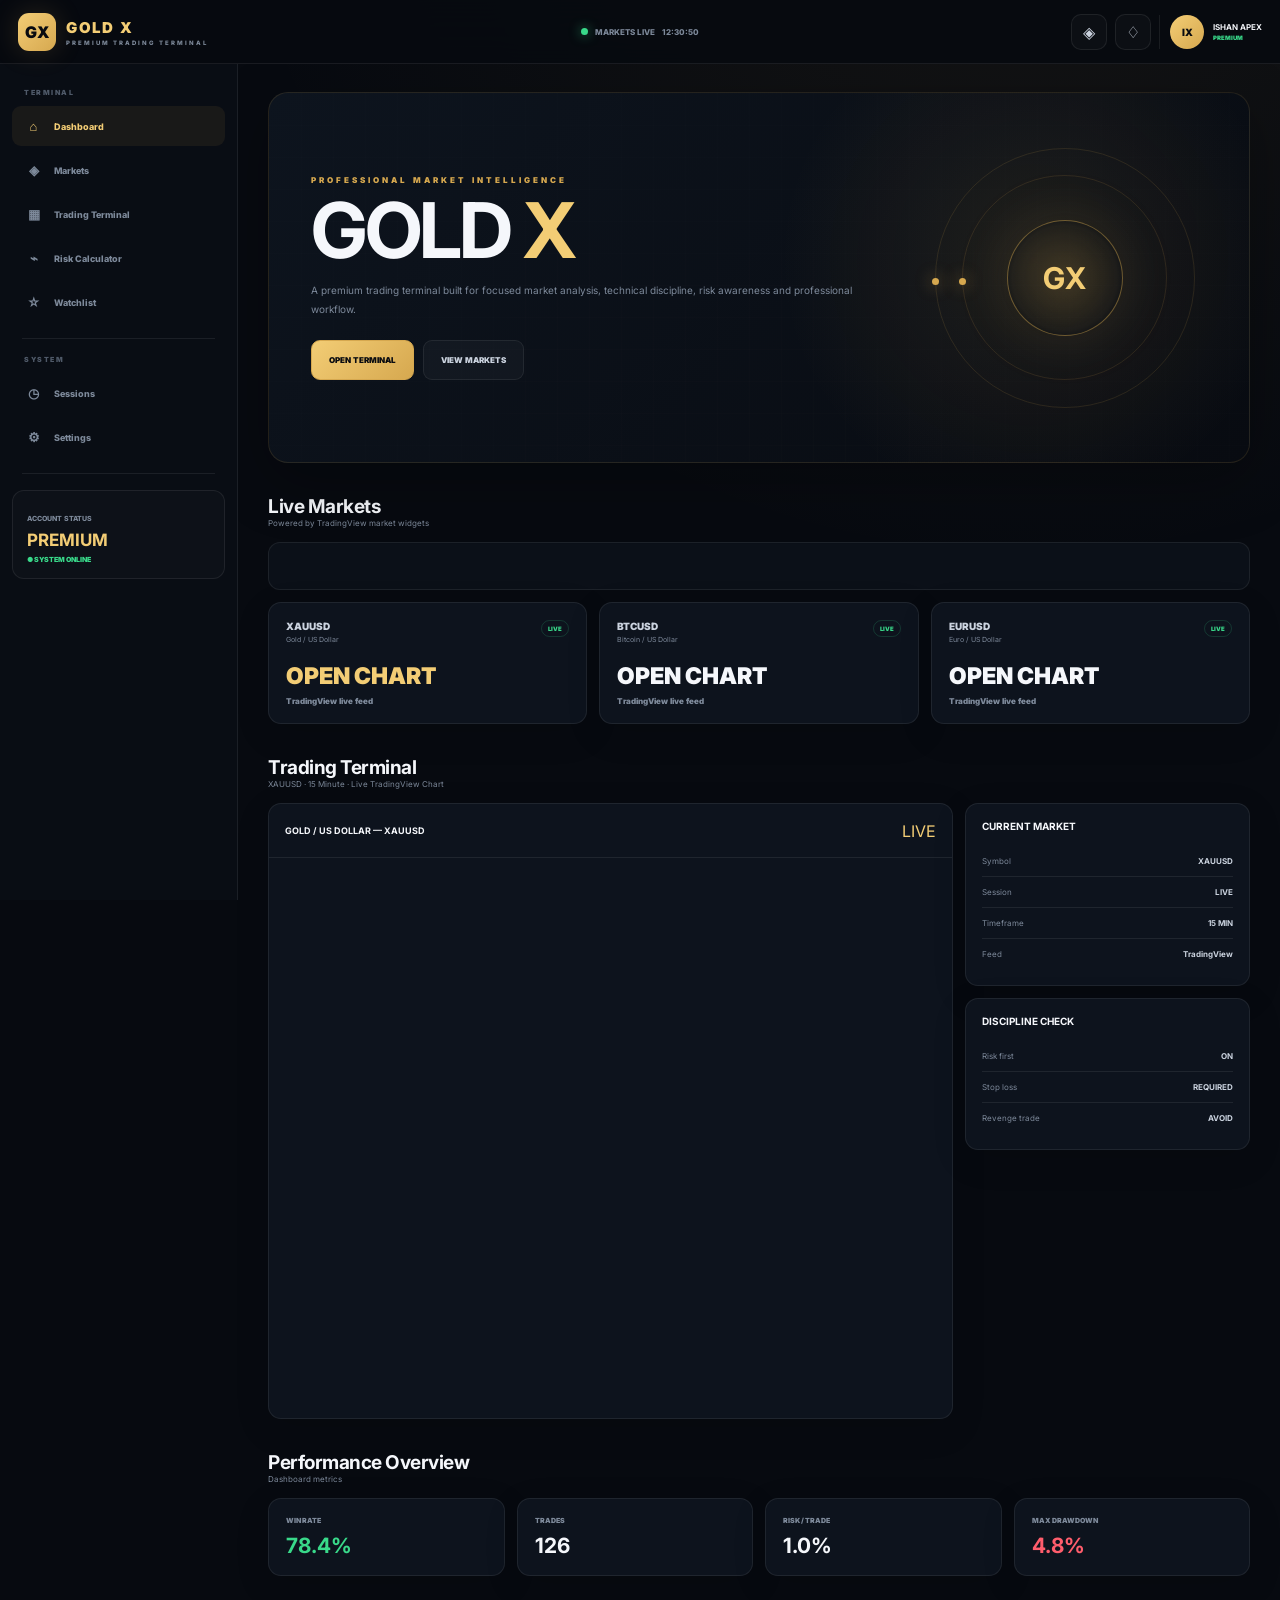
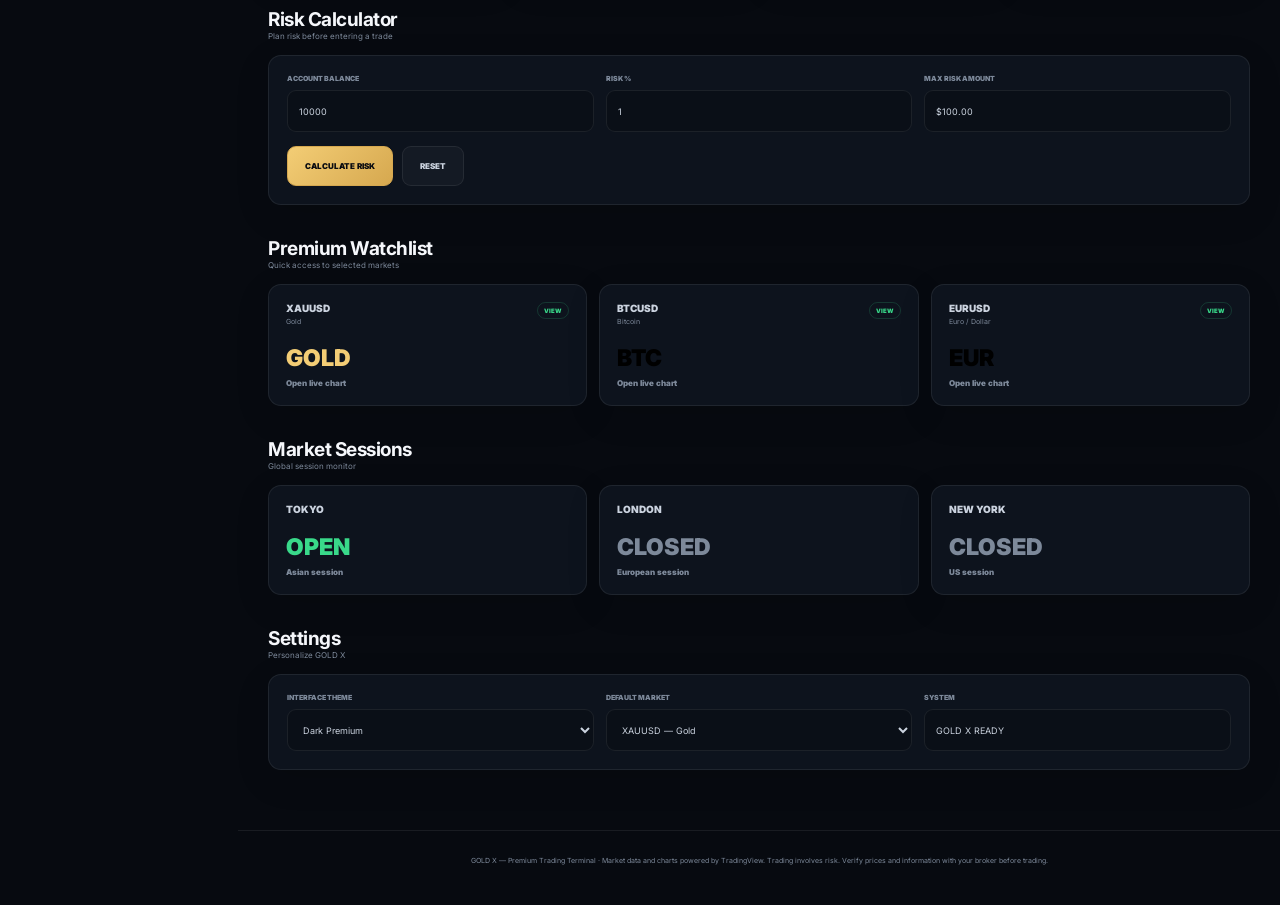
==== commit a91b200a: "Update index.html" ====
--- a/index.html
+++ b/index.html
@@ -1,1632 +1,1698 @@
 <!DOCTYPE html>
 <html lang="en">
-
 <head>
-
-    <meta charset="UTF-8">
-
-    <meta
-        name="viewport"
-        content="width=device-width, initial-scale=1.0"
-    >
-
-    <meta
-        name="theme-color"
-        content="#070a10"
-    >
-
-    <meta
-        name="description"
-        content="GOLD X — Premium Trading Dashboard"
-    >
-
-    <title>GOLD X — Premium Trading</title>
-
-
-    <!-- =====================================================
-         GOOGLE FONT
-         ===================================================== -->
-
-    <link
-        rel="preconnect"
-        href="https://fonts.googleapis.com"
-    >
-
-    <link
-        rel="preconnect"
-        href="https://fonts.gstatic.com"
-        crossorigin
-    >
-
-    <link
-        href="https://fonts.googleapis.com/css2?family=Inter:wght@400;500;600;700;800;900&display=swap"
-        rel="stylesheet"
-    >
-
-
-    <!-- =====================================================
-         MAIN CSS
-         ===================================================== -->
-
-    <link
-        rel="stylesheet"
-        href="style.css"
-    >
-
-
-    <!-- =====================================================
-         EXTRA GOLD X BASE STYLES
-         ===================================================== -->
-
-    <style>
-
-        * {
-            box-sizing: border-box;
-        }
-
-        html {
-            scroll-behavior: smooth;
-        }
-
-        body {
-            margin: 0;
-            background: #070a10;
-            color: #e7ebf2;
-            font-family: Inter, Arial, sans-serif;
-        }
-
-        a {
-            color: inherit;
-            text-decoration: none;
-        }
-
-        button,
-        input,
-        select,
-        textarea {
-            font: inherit;
-        }
-
-        button {
-            cursor: pointer;
-        }
-
-
-        /* =================================================
-           GOLD X VARIABLES
-           ================================================= */
-
-        :root {
-
-            --gold:
-                #d6a84f;
-
-            --gold-light:
-                #f0ca73;
-
-            --gold-dark:
-                #9f762b;
-
-            --green:
-                #39d98a;
-
-            --red:
-                #ff5d6c;
-
-            --blue:
-                #5ca8ff;
-
-            --bg:
-                #070a10;
-
-            --panel:
-                #0c1119;
-
-            --panel-2:
-                #101722;
-
-            --border:
-                rgba(255,255,255,0.07);
-
-            --text:
-                #f4f6fa;
-
-            --text-soft:
-                #cbd2dd;
-
-            --text-muted:
-                #7c8798;
-
-            --topbar-height:
-                64px;
-
-            --sidebar-width:
-                245px;
-
-            --transition:
-                180ms ease;
-        }
-
-
-        /* =================================================
-           TOP BAR
-           ================================================= */
-
-        .topbar {
-
-            position: fixed;
-
-            top: 0;
-            left: 0;
-            right: 0;
-
-            height:
-                var(--topbar-height);
-
-            display: flex;
-
-            align-items: center;
-
-            justify-content: space-between;
-
-            padding:
-                0 18px;
-
-            background:
-                rgba(7,10,16,0.92);
-
-            border-bottom:
-                1px solid
-                var(--border);
-
-            backdrop-filter:
-                blur(18px);
-
-            z-index: 1000;
-        }
-
-
-        .brand {
-
-            display: flex;
-
-            align-items: center;
-
-            gap: 10px;
-        }
-
-
-        .brand-symbol {
-
-            width: 38px;
-            height: 38px;
-
-            display: grid;
-
-            place-items: center;
-
-            border-radius: 10px;
-
-            color: #090b10;
-
-            background:
-                linear-gradient(
-                    135deg,
-                    var(--gold-light),
-                    var(--gold-dark)
-                );
-
-            font-size: 17px;
-            font-weight: 900;
-
-            box-shadow:
-                0 0 25px
-                rgba(214,168,79,0.16);
-        }
-
-
-        .brand-text {
-
-            display: flex;
-
-            flex-direction: column;
-        }
-
-
-        .brand-name {
-
-            color:
-                var(--gold-light);
-
-            font-size: 15px;
-
-            font-weight: 900;
-
-            letter-spacing: 1.5px;
-        }
-
-
-        .brand-subtitle {
-
-            margin-top: 2px;
-
-            color:
-                var(--text-muted);
-
-            font-size: 6px;
-
-            font-weight: 700;
-
-            letter-spacing: 2px;
-        }
-
-
-        .top-center {
-
-            position: absolute;
-
-            left: 50%;
-
-            transform:
-                translateX(-50%);
-        }
-
-
-        .market-status {
-
-            display: flex;
-
-            align-items: center;
-
-            gap: 7px;
-
-            color:
-                var(--text-muted);
-
-            font-size: 8px;
-
-            font-weight: 700;
-        }
-
-
-        .status-dot {
-
-            width: 7px;
-            height: 7px;
-
-            border-radius: 50%;
-
-            background:
-                var(--green);
-
-            box-shadow:
-                0 0 10px
-                rgba(57,217,138,0.6);
-        }
-
-
-        .top-actions {
-
-            display: flex;
-
-            align-items: center;
-
-            gap: 8px;
-        }
-
-
-        .top-button {
-
-            width: 36px;
-            height: 36px;
-
-            display: grid;
-
-            place-items: center;
-
-            border:
-                1px solid
-                var(--border);
-
-            border-radius: 9px;
-
-            color:
-                var(--text-soft);
-
-            background:
-                rgba(255,255,255,0.025);
-        }
-
-
-        .top-button:hover {
-
-            color:
-                var(--gold-light);
-
-            border-color:
-                rgba(214,168,79,0.3);
-        }
-
-
-        .user-profile {
-
-            display: flex;
-
-            align-items: center;
-
-            gap: 9px;
-
-            padding-left: 10px;
-
-            border-left:
-                1px solid
-                var(--border);
-        }
-
-
-        .user-avatar {
-
-            width: 34px;
-            height: 34px;
-
-            display: grid;
-
-            place-items: center;
-
-            border-radius: 50%;
-
-            color:
-                #090b10;
-
-            background:
-                linear-gradient(
-                    135deg,
-                    var(--gold-light),
-                    var(--gold)
-                );
-
-            font-size: 10px;
-            font-weight: 900;
-        }
-
-
-        .user-info {
-
-            display: flex;
-
-            flex-direction: column;
-        }
-
-
-        .user-info strong {
-
-            color:
-                var(--text-soft);
-
-            font-size: 8px;
-        }
-
-
-        .user-info small {
-
-            margin-top: 2px;
-
-            color:
-                var(--green);
-
-            font-size: 6px;
-
-            font-weight: 800;
-        }
-
-
-        /* =================================================
-           SIDEBAR
-           ================================================= */
-
-        .main-layout {
-
-            min-height: 100vh;
-
-            padding-top:
-                var(--topbar-height);
-        }
-
-
-        .sidebar {
-
-            position: fixed;
-
-            top:
-                var(--topbar-height);
-
-            left: 0;
-            bottom: 0;
-
-            width:
-                var(--sidebar-width);
-
-            padding:
-                20px 12px;
-
-            background:
-                #090d14;
-
-            border-right:
-                1px solid
-                var(--border);
-
-            overflow-y: auto;
-
-            z-index: 800;
-        }
-
-
-        .sidebar-label {
-
-            padding:
-                0 12px;
-
-            margin:
-                4px 0 9px;
-
-            color:
-                #4f5968;
-
-            font-size: 7px;
-
-            font-weight: 800;
-
-            letter-spacing: 1.5px;
-
-            text-transform:
-                uppercase;
-        }
-
-
-        .nav-list {
-
-            display: flex;
-
-            flex-direction: column;
-
-            gap: 4px;
-        }
-
-
-        .nav-link {
-
-            position: relative;
-
-            min-height: 40px;
-
-            display: flex;
-
-            align-items: center;
-
-            gap: 11px;
-
-            padding:
-                0 12px;
-
-            border-radius: 8px;
-
-            color:
-                var(--text-muted);
-
-            font-size: 9px;
-
-            font-weight: 700;
-
-            transition:
-                var(--transition);
-        }
-
-
-        .nav-link:hover {
-
-            color:
-                var(--text-soft);
-
-            background:
-                rgba(255,255,255,0.035);
-        }
-
-
-        .nav-link.active {
-
-            color:
-                var(--gold-light);
-
-            background:
-                rgba(214,168,79,0.08);
-        }
-
-
-        .nav-link.active::before {
-
-            content: "";
-
-            position: absolute;
-
-            left: 0;
-
-            top: 8px;
-            bottom: 8px;
-
-            width: 2px;
-
-            border-radius: 3px;
-
-            background:
-                var(--gold);
-        }
-
-
-        .nav-icon {
-
-            width: 19px;
-
-            text-align: center;
-
-            font-size: 13px;
-        }
-
-
-        .sidebar-divider {
-
-            height: 1px;
-
-            margin:
-                16px 10px;
-
-            background:
-                var(--border);
-        }
-
-
-        .sidebar-account {
-
-            margin-top: 18px;
-
-            padding: 13px;
-
-            border:
-                1px solid
-                var(--border);
-
-            border-radius: 11px;
-
-            background:
-                rgba(255,255,255,0.018);
-        }
-
-
-        .sidebar-account-title {
-
-            color:
-                var(--text-muted);
-
-            font-size: 7px;
-
-            font-weight: 700;
-        }
-
-
-        .sidebar-account-value {
-
-            margin-top: 5px;
-
-            color:
-                var(--gold-light);
-
-            font-size: 15px;
-
-            font-weight: 900;
-        }
-
-
-        .sidebar-account-status {
-
-            margin-top: 6px;
-
-            color:
-                var(--green);
-
-            font-size: 7px;
-
-            font-weight: 800;
-        }
-
-
-        /* =================================================
-           CONTENT
-           ================================================= */
-
-        .content {
-
-            width:
-                calc(
-                    100% - var(--sidebar-width)
-                );
-
-            margin-left:
-                var(--sidebar-width);
-
-            padding:
-                28px 30px 60px;
-        }
-
-
-        /* =================================================
-           HERO
-           ================================================= */
-
-        .hero-section {
-
-            position: relative;
-
-            min-height: 330px;
-
-            display: flex;
-
-            align-items: center;
-
-            justify-content: space-between;
-
-            gap: 30px;
-
-            padding:
-                45px;
-
-            overflow: hidden;
-
-            border:
-                1px solid
-                rgba(214,168,79,0.13);
-
-            border-radius: 18px;
-
-            background:
-                radial-gradient(
-                    circle at 75% 45%,
-                    rgba(214,168,79,0.08),
-                    transparent 35%
-                ),
-                linear-gradient(
-                    135deg,
-                    #0d131d,
-                    #080b11
-                );
-        }
-
-
-        .hero-section::before {
-
-            content: "";
-
-            position: absolute;
-
-            inset: 0;
-
-            background-image:
-                linear-gradient(
-                    rgba(255,255,255,0.025) 1px,
-                    transparent 1px
-                ),
-                linear-gradient(
-                    90deg,
-                    rgba(255,255,255,0.025) 1px,
-                    transparent 1px
-                );
-
-            background-size:
-                32px 32px;
-
-            opacity: .35;
-
-            pointer-events: none;
-        }
-
-
-        .hero-content {
-
-            position: relative;
-
-            z-index: 2;
-
-            max-width: 650px;
-        }
-
-
-        .eyebrow {
-
-            color:
-                var(--gold);
-
-            font-size: 8px;
-
-            font-weight: 900;
-
-            letter-spacing: 3px;
-
-            text-transform:
-                uppercase;
-        }
-
-
-        .hero-content h1 {
-
-            margin:
-                10px 0 12px;
-
-            color:
-                var(--text);
-
-            font-size:
-                clamp(42px, 6vw, 76px);
-
-            line-height: .95;
-
-            letter-spacing:
-                -3px;
-        }
-
-
-        .hero-content h1 span {
-
-            color:
-                var(--gold-light);
-        }
-
-
-        .hero-content p {
-
-            max-width: 540px;
-
-            margin: 0;
-
-            color:
-                var(--text-muted);
-
-            font-size: 10px;
-
-            line-height: 1.8;
-        }
-
-
-        .hero-buttons {
-
-            display: flex;
-
-            gap: 9px;
-
-            margin-top: 22px;
-        }
-
-
-        .button {
-
-            min-height: 39px;
-
-            display: inline-flex;
-
-            align-items: center;
-
-            justify-content: center;
-
-            padding:
-                0 16px;
-
-            border-radius: 8px;
-
-            border:
-                1px solid
-                var(--border);
-
-            color:
-                var(--text-soft);
-
-            background:
-                rgba(255,255,255,0.03);
-
-            font-size: 8px;
-
-            font-weight: 800;
-        }
-
-
-        .button-primary {
-
-            color:
-                #090b10;
-
-            border-color:
-                var(--gold);
-
-            background:
-                linear-gradient(
-                    135deg,
-                    var(--gold-light),
-                    var(--gold)
-                );
-        }
-
-
-        .button:hover {
-
-            transform:
-                translateY(-1px);
-        }
-
-
-        /* =================================================
-           HERO VISUAL
-           ================================================= */
-
-        .hero-visual {
-
-            position: relative;
-
-            width: 290px;
-            height: 290px;
-
-            display: grid;
-
-            place-items: center;
-
-            flex-shrink: 0;
-        }
-
-
-        .hero-core {
-
-            position: relative;
-
-            width: 115px;
-            height: 115px;
-
-            display: grid;
-
-            place-items: center;
-
-            border:
-                1px solid
-                rgba(214,168,79,0.4);
-
-            border-radius: 50%;
-
-            background:
-                radial-gradient(
-                    circle,
-                    rgba(214,168,79,0.18),
-                    rgba(214,168,79,0.03) 65%,
-                    transparent 70%
-                );
-
-            box-shadow:
-                0 0 50px
-                rgba(214,168,79,0.12);
-        }
-
-
-        .hero-core strong {
-
-            color:
-                var(--gold-light);
-
-            font-size: 29px;
-
-            font-weight: 900;
-        }
-
-
-        .orbit-one,
-        .orbit-two {
-
-            position: absolute;
-
-            border:
-                1px solid
-                rgba(214,168,79,0.12);
-
-            border-radius: 50%;
-
-            animation:
-                orbit 12s linear infinite;
-        }
-
-
-        .orbit-one {
-
-            width: 210px;
-            height: 210px;
-        }
-
-
-        .orbit-two {
-
-            width: 260px;
-            height: 260px;
-
-            animation-duration:
-                18s;
-
-            animation-direction:
-                reverse;
-        }
-
-
-        .orbit-one::before,
-        .orbit-two::before {
-
-            content: "";
-
-            position: absolute;
-
-            width: 7px;
-            height: 7px;
-
-            top: 50%;
-            left: -4px;
-
-            border-radius: 50%;
-
-            background:
-                var(--gold);
-
-            box-shadow:
-                0 0 15px
-                rgba(214,168,79,0.7);
-        }
-
-
-        @keyframes orbit {
-
-            from {
-                transform:
-                    rotate(0deg);
-            }
-
-            to {
-                transform:
-                    rotate(360deg);
-            }
-        }
-
-
-        /* =================================================
-           SECTION
-           ================================================= */
-
-        .section-header {
-
-            display: flex;
-
-            align-items: flex-end;
-
-            justify-content: space-between;
-
-            gap: 15px;
-
-            margin:
-                32px 0 14px;
-        }
-
-
-        .section-header h2 {
-
-            margin: 0;
-
-            color:
-                var(--text);
-
-            font-size: 19px;
-
-            letter-spacing: -.5px;
-        }
-
-
-        .section-header p {
-
-            margin: 0;
-
-            color:
-                var(--text-muted);
-
-            font-size: 8px;
-        }
-
-
-        /* =================================================
-           MARKET CARDS
-           ================================================= */
-
-        .market-grid {
-
-            display: grid;
-
-            grid-template-columns:
-                repeat(3, minmax(0, 1fr));
-
-            gap: 12px;
-        }
-
-
-        .market-card {
-
-            padding: 17px;
-
-            border:
-                1px solid
-                var(--border);
-
-            border-radius: 12px;
-
-            background:
-                var(--panel);
-
-            transition:
-                var(--transition);
-        }
-
-
-        .market-card:hover {
-
-            transform:
-                translateY(-2px);
-
-            border-color:
-                rgba(214,168,79,0.2);
-        }
-
-
-        .market-card-top {
-
-            display: flex;
-
-            align-items: center;
-
-            justify-content: space-between;
-        }
-
-
-        .market-symbol {
-
-            color:
-                var(--text-soft);
-
-            font-size: 9px;
-
-            font-weight: 900;
-        }
-
-
-        .market-name {
-
-            margin-top: 3px;
-
-            color:
-                var(--text-muted);
-
-            font-size: 7px;
-        }
-
-
-        .market-price {
-
-            margin-top: 18px;
-
-            color:
-                var(--text);
-
-            font-size: 23px;
-
-            font-weight: 900;
-
-            letter-spacing: -.5px;
-        }
-
-
-        .market-change {
-
-            margin-top: 6px;
-
-            font-size: 8px;
-
-            font-weight: 800;
-        }
-
-
-        /* =================================================
-           PANELS
-           ================================================= */
-
-        .panel {
-
-            border:
-                1px solid
-                var(--border);
-
-            border-radius: 12px;
-
-            background:
-                var(--panel);
-
-            overflow: hidden;
-        }
-
-
-        .panel-header {
-
-            min-height: 54px;
-
-            display: flex;
-
-            align-items: center;
-
-            justify-content: space-between;
-
-            padding:
-                0 16px;
-
-            border-bottom:
-                1px solid
-                var(--border);
-        }
-
-
-        .panel-header strong {
-
-            color:
-                var(--text-soft);
-
-            font-size: 9px;
-
-            font-weight: 900;
-        }
-
-
-        .panel-body {
-
-            padding: 16px;
-        }
-
-
-        /* =================================================
-           TRADINGVIEW
-           ================================================= */
-
-        .tradingview-widget-container {
-
-            width: 100%;
-
-            height: 600px;
-
-            overflow: hidden;
-
-            border-radius: 12px;
-
-            background:
-                #080c13;
-        }
-
-
-        .tradingview-widget-container__widget {
-
-            width: 100%;
-
-            height: 100%;
-        }
-
-
-        /* =================================================
-           TWO COLUMN
-           ================================================= */
-
-        .two-column-grid {
-
-            display: grid;
-
-            grid-template-columns:
-                minmax(0, 1.6fr)
-                minmax(280px, .7fr);
-
-            gap: 14px;
-        }
-
-
-        .dashboard-grid {
-
-            display: grid;
-
-            grid-template-columns:
-                minmax(0, 1.7fr)
-                minmax(250px, .8fr);
-
-            gap: 14px;
-        }
-
-
-        /* =================================================
-           INDICATORS
-           ================================================= */
-
-        .indicator-grid {
-
-            display: grid;
-
-            grid-template-columns:
-                repeat(4, minmax(0, 1fr));
-
-            gap: 10px;
-        }
-
-
-        .indicator-card {
-
-            min-height: 110px;
-
-            padding: 15px;
-
-            border:
-                1px solid
-                var(--border);
-
-            border-radius: 10px;
-
-            background:
-                rgba(255,255,255,0.018);
-        }
-
-
-        .indicator-card small {
-
-            color:
-                var(--text-muted);
-
-            font-size: 7px;
-
-            font-weight: 800;
-        }
-
-
-        .indicator-card strong {
-
-            display: block;
-
-            margin-top: 11px;
-
-            color:
-                var(--text-soft);
-
-            font-size: 17px;
-        }
-
-
-        /* =================================================
-           SIGNAL
-           ================================================= */
-
-        .signal-grid {
-
-            display: grid;
-
-            grid-template-columns:
-                repeat(3, minmax(0, 1fr));
-
-            gap: 12px;
-        }
-
-
-        .signal-card {
-
-            padding: 17px;
-
-            border:
-                1px solid
-                var(--border);
-
-            border-radius: 12px;
-
-            background:
-                var(--panel);
-        }
-
-
-        .signal-card strong {
-
-            color:
-                var(--text-soft);
-
-            font-size: 11px;
-        }
-
-
-        .signal-card p {
-
-            margin:
-                7px 0 0;
-
-            color:
-                var(--text-muted);
-
-            font-size: 8px;
-
-            line-height: 1.7;
-        }
-
-
-        /* =================================================
-           TERMINAL
-           ================================================= */
-
-        .terminal-grid {
-
-            display: grid;
-
-            grid-template-columns:
-                minmax(0, 1fr)
-                250px;
-
-            gap: 12px;
-        }
-
-
-        .chart-container {
-
-            height: 600px;
-
-            border:
-                1px solid
-                var(--border);
-
-            border-radius: 12px;
-
-            overflow: hidden;
-
-            background:
-                #080c13;
-        }
-
-
-        .terminal-sidebar {
-
-            display: flex;
-
-            flex-direction: column;
-
-            gap: 12px;
-        }
-
-
-        /* =================================================
-           FORM
-           ================================================= */
-
-        .form-grid {
-
-            display: grid;
-
-            grid-template-columns:
-                repeat(2, minmax(0, 1fr));
-
-            gap: 10px;
-        }
-
-
-        .form-group {
-
-            display: flex;
-
-            flex-direction: column;
-
-            gap: 6px;
-        }
-
-
-        .form-group label {
-
-            color:
-                var(--text-muted);
-
-            font-size: 7px;
-
-            font-weight: 800;
-        }
-
-
-        .form-group input,
-        .form-group select,
-        .form-group textarea {
-
-            width: 100%;
-
-            min-height: 38px;
-
-            padding:
-                0 10px;
-
-            border:
-                1px solid
-                var(--border);
-
-            border-radius: 7px;
-
-            outline: none;
-
-            color:
-                var(--text-soft);
-
-            background:
-                #090e16;
-
-            font-size: 8px;
-        }
-
-
-        .form-group textarea {
-
-            padding-top: 10px;
-
-            min-height: 90px;
-        }
-
-
-        .form-group input:focus,
-        .form-group select:focus,
-        .form-group textarea:focus {
-
-            border-color:
-                rgba(214,168,79,0.4);
-        }
-
-
-        /* =================================================
-           STATS
-           ================================================= */
-
-        .stats-grid {
-
-            display: grid;
-
-            grid-template-columns:
-                repeat(4, minmax(0, 1fr));
-
-            gap: 10px;
-        }
-
-
-        .stat-card {
-
-            padding: 15px;
-
-            border:
-                1px solid
-                var(--border);
-
-            border-radius: 10px;
-
-            background:
-                var(--panel);
-        }
-
-
-        .stat-card small {
-
-            color:
-                var(--text-muted);
-
-            font-size: 7px;
-        }
-
-
-        .stat-card strong {
-
-            display: block;
-
-            margin-top: 7px;
-
-            color:
-                var(--text-soft);
-
-            font-size: 19px;
-        }
-
-
-        /* =================================================
-           MOBILE BUTTON
-           ================================================= */
-
-        .mobile-menu-button {
-
-            display: none;
-
-            border: 0;
-
-            color:
-                var(--text-soft);
-
-            background:
-                transparent;
-        }
-
-
-        /* =================================================
-           OVERLAY
-           ================================================= */
-
-        .sidebar-overlay {
-
-            display: none;
-        }
-
-
-        /* =================================================
-           FOOTER
-           ================================================= */
-
-        .site-footer {
-
-            margin-left:
-                var(--sidebar-width);
-
-            padding:
-                24px 30px 35px;
-
-            border-top:
-                1px solid
-                var(--border);
-
-            color:
-                var(--text-muted);
-
-            font-size: 7px;
-
-            text-align: center;
-        }
-
-
-        /* =================================================
-           REVEAL
-           ================================================= */
-
-        .reveal {
-
-            opacity: 0;
-
-            transform:
-                translateY(10px);
-
-            transition:
-                opacity .5s ease,
-                transform .5s ease;
-        }
-
-
-        .reveal.visible {
-
-            opacity: 1;
-
-            transform:
-                translateY(0);
-        }
-
-    </style>
-
+<meta charset="UTF-8">
+
+<meta name="viewport"
+      content="width=device-width, initial-scale=1.0">
+
+<meta name="theme-color"
+      content="#070a10">
+
+<meta name="description"
+      content="GOLD X — Premium Trading Terminal">
+
+<title>GOLD X — Premium Trading Terminal</title>
+
+<link rel="preconnect"
+      href="https://fonts.googleapis.com">
+
+<link rel="preconnect"
+      href="https://fonts.gstatic.com"
+      crossorigin>
+
+<link href="https://fonts.googleapis.com/css2?family=Inter:wght@400;500;600;700;800;900&display=swap"
+      rel="stylesheet">
+
+<style>
+
+:root {
+    --bg: #070a10;
+    --bg2: #0a0f17;
+    --panel: #0d131d;
+    --panel2: #111925;
+
+    --gold: #d6a84f;
+    --gold2: #f3cd75;
+
+    --green: #39d98a;
+    --red: #ff5d6c;
+    --blue: #5ca8ff;
+
+    --text: #f5f7fb;
+    --soft: #cbd3df;
+    --muted: #7d899a;
+
+    --border: rgba(255,255,255,.075);
+
+    --sidebar: 238px;
+    --top: 64px;
+
+    --radius: 16px;
+
+    --shadow:
+        0 18px 60px rgba(0,0,0,.28);
+}
+
+* {
+    box-sizing: border-box;
+}
+
+html {
+    scroll-behavior: smooth;
+}
+
+body {
+    margin: 0;
+
+    background:
+        radial-gradient(
+            circle at 80% -10%,
+            rgba(214,168,79,.08),
+            transparent 28%
+        ),
+        var(--bg);
+
+    color: var(--text);
+
+    font-family:
+        Inter,
+        Arial,
+        sans-serif;
+
+    overflow-x: hidden;
+}
+
+a {
+    color: inherit;
+    text-decoration: none;
+}
+
+button,
+input,
+select {
+    font: inherit;
+}
+
+button {
+    cursor: pointer;
+}
+
+button:focus-visible,
+a:focus-visible,
+input:focus-visible,
+select:focus-visible {
+    outline: 2px solid var(--gold);
+    outline-offset: 2px;
+}
+
+
+/* =========================
+   TOP BAR
+   ========================= */
+
+.topbar {
+
+    position: fixed;
+
+    z-index: 1000;
+
+    top: 0;
+    left: 0;
+    right: 0;
+
+    height: var(--top);
+
+    display: flex;
+
+    align-items: center;
+
+    justify-content: space-between;
+
+    padding: 0 18px;
+
+    background:
+        rgba(7,10,16,.92);
+
+    border-bottom:
+        1px solid var(--border);
+
+    backdrop-filter:
+        blur(18px);
+}
+
+
+.brand {
+
+    display: flex;
+
+    align-items: center;
+
+    gap: 10px;
+
+    min-width: 0;
+}
+
+
+.brand-symbol {
+
+    width: 38px;
+    height: 38px;
+
+    display: grid;
+
+    place-items: center;
+
+    border-radius: 11px;
+
+    color: #090b10;
+
+    background:
+        linear-gradient(
+            135deg,
+            var(--gold2),
+            var(--gold)
+        );
+
+    font-weight: 900;
+
+    box-shadow:
+        0 0 28px
+        rgba(214,168,79,.18);
+}
+
+
+.brand-text {
+
+    display: flex;
+
+    flex-direction: column;
+}
+
+
+.brand-name {
+
+    font-size: 15px;
+
+    font-weight: 900;
+
+    letter-spacing: 1.7px;
+
+    color: var(--gold2);
+}
+
+
+.brand-sub {
+
+    font-size: 6px;
+
+    font-weight: 800;
+
+    letter-spacing: 2px;
+
+    color: var(--muted);
+
+    margin-top: 2px;
+}
+
+
+.market-status {
+
+    position: absolute;
+
+    left: 50%;
+
+    transform:
+        translateX(-50%);
+
+    display: flex;
+
+    align-items: center;
+
+    gap: 7px;
+
+    font-size: 8px;
+
+    font-weight: 800;
+
+    color: var(--muted);
+}
+
+
+.dot {
+
+    width: 7px;
+    height: 7px;
+
+    border-radius: 50%;
+
+    background:
+        var(--green);
+
+    box-shadow:
+        0 0 12px
+        rgba(57,217,138,.7);
+}
+
+
+.top-actions {
+
+    display: flex;
+
+    align-items: center;
+
+    gap: 8px;
+}
+
+
+.top-btn {
+
+    width: 36px;
+    height: 36px;
+
+    border:
+        1px solid var(--border);
+
+    border-radius: 10px;
+
+    color: var(--soft);
+
+    background:
+        rgba(255,255,255,.025);
+}
+
+
+.top-btn:hover {
+
+    color: var(--gold2);
+
+    border-color:
+        rgba(214,168,79,.35);
+}
+
+
+.profile {
+
+    display: flex;
+
+    align-items: center;
+
+    gap: 9px;
+
+    padding-left: 10px;
+
+    border-left:
+        1px solid var(--border);
+}
+
+
+.avatar {
+
+    width: 34px;
+    height: 34px;
+
+    border-radius: 50%;
+
+    display: grid;
+
+    place-items: center;
+
+    background:
+        linear-gradient(
+            135deg,
+            var(--gold2),
+            var(--gold)
+        );
+
+    color: #090b10;
+
+    font-size: 10px;
+
+    font-weight: 900;
+}
+
+
+.profile-info {
+
+    display: flex;
+
+    flex-direction: column;
+}
+
+
+.profile-info strong {
+
+    font-size: 8px;
+}
+
+
+.profile-info small {
+
+    font-size: 6px;
+
+    color: var(--green);
+
+    font-weight: 900;
+
+    margin-top: 2px;
+}
+
+
+/* =========================
+   SIDEBAR
+   ========================= */
+
+.layout {
+
+    min-height: 100vh;
+
+    padding-top: var(--top);
+}
+
+
+.sidebar {
+
+    position: fixed;
+
+    z-index: 900;
+
+    top: var(--top);
+    left: 0;
+    bottom: 0;
+
+    width: var(--sidebar);
+
+    padding: 20px 12px;
+
+    background: #090d14;
+
+    border-right:
+        1px solid var(--border);
+
+    overflow-y: auto;
+
+    transition:
+        transform .25s ease;
+}
+
+
+.side-label {
+
+    padding: 0 12px;
+
+    margin: 4px 0 9px;
+
+    color: #4f5968;
+
+    font-size: 7px;
+
+    font-weight: 900;
+
+    letter-spacing: 1.5px;
+}
+
+
+.nav {
+
+    display: flex;
+
+    flex-direction: column;
+
+    gap: 4px;
+}
+
+
+.nav a {
+
+    min-height: 40px;
+
+    display: flex;
+
+    align-items: center;
+
+    gap: 11px;
+
+    padding: 0 12px;
+
+    border-radius: 9px;
+
+    color: var(--muted);
+
+    font-size: 9px;
+
+    font-weight: 800;
+
+    transition: .18s;
+}
+
+
+.nav a:hover {
+
+    color: var(--soft);
+
+    background:
+        rgba(255,255,255,.035);
+}
+
+
+.nav a.active {
+
+    color: var(--gold2);
+
+    background:
+        rgba(214,168,79,.08);
+}
+
+
+.nav-icon {
+
+    width: 19px;
+
+    text-align: center;
+
+    font-size: 13px;
+}
+
+
+.side-line {
+
+    height: 1px;
+
+    background:
+        var(--border);
+
+    margin: 16px 10px;
+}
+
+
+.account {
+
+    padding: 14px;
+
+    border:
+        1px solid var(--border);
+
+    border-radius: 12px;
+
+    background:
+        rgba(255,255,255,.018);
+}
+
+
+.account small {
+
+    color: var(--muted);
+
+    font-size: 7px;
+
+    font-weight: 800;
+}
+
+
+.account strong {
+
+    display: block;
+
+    color: var(--gold2);
+
+    font-size: 17px;
+
+    margin-top: 5px;
+}
+
+
+.account span {
+
+    display: block;
+
+    color: var(--green);
+
+    font-size: 7px;
+
+    font-weight: 900;
+
+    margin-top: 5px;
+}
+
+
+/* =========================
+   MAIN
+   ========================= */
+
+.content {
+
+    width:
+        calc(100% - var(--sidebar));
+
+    margin-left:
+        var(--sidebar);
+
+    padding:
+        28px 30px 60px;
+}
+
+
+.hero {
+
+    position: relative;
+
+    min-height: 345px;
+
+    display: flex;
+
+    align-items: center;
+
+    justify-content: space-between;
+
+    gap: 28px;
+
+    padding: 42px;
+
+    border:
+        1px solid
+        rgba(214,168,79,.13);
+
+    border-radius: 20px;
+
+    overflow: hidden;
+
+    background:
+        radial-gradient(
+            circle at 78% 45%,
+            rgba(214,168,79,.11),
+            transparent 32%
+        ),
+        linear-gradient(
+            135deg,
+            #0d141e,
+            #080b11
+        );
+
+    box-shadow:
+        var(--shadow);
+}
+
+
+.hero:before {
+
+    content: "";
+
+    position: absolute;
+
+    inset: 0;
+
+    pointer-events: none;
+
+    opacity: .35;
+
+    background-image:
+        linear-gradient(
+            rgba(255,255,255,.025) 1px,
+            transparent 1px
+        ),
+        linear-gradient(
+            90deg,
+            rgba(255,255,255,.025) 1px,
+            transparent 1px
+        );
+
+    background-size: 32px 32px;
+}
+
+
+.hero-copy {
+
+    position: relative;
+
+    z-index: 2;
+
+    max-width: 670px;
+}
+
+
+.eyebrow {
+
+    color: var(--gold);
+
+    font-size: 8px;
+
+    font-weight: 900;
+
+    letter-spacing: 3px;
+}
+
+
+.hero h1 {
+
+    font-size:
+        clamp(43px,6vw,78px);
+
+    line-height: .94;
+
+    letter-spacing: -3px;
+
+    margin:
+        10px 0 14px;
+}
+
+
+.hero h1 span {
+
+    color: var(--gold2);
+}
+
+
+.hero p {
+
+    max-width: 560px;
+
+    color: var(--muted);
+
+    font-size: 10px;
+
+    line-height: 1.85;
+
+    margin: 0;
+}
+
+
+.actions {
+
+    display: flex;
+
+    gap: 9px;
+
+    margin-top: 22px;
+
+    flex-wrap: wrap;
+}
+
+
+.btn {
+
+    min-height: 40px;
+
+    padding:
+        0 17px;
+
+    border:
+        1px solid var(--border);
+
+    border-radius: 9px;
+
+    display: inline-flex;
+
+    align-items: center;
+
+    justify-content: center;
+
+    color: var(--soft);
+
+    background:
+        rgba(255,255,255,.03);
+
+    font-size: 8px;
+
+    font-weight: 900;
+}
+
+
+.btn-primary {
+
+    color: #090b10;
+
+    border-color: var(--gold);
+
+    background:
+        linear-gradient(
+            135deg,
+            var(--gold2),
+            var(--gold)
+        );
+}
+
+
+.btn:hover {
+
+    transform:
+        translateY(-1px);
+}
+
+
+.hero-visual {
+
+    position: relative;
+
+    width: 285px;
+
+    height: 285px;
+
+    flex:
+        0 0 285px;
+
+    display: grid;
+
+    place-items: center;
+}
+
+
+.core {
+
+    width: 116px;
+
+    height: 116px;
+
+    border-radius: 50%;
+
+    display: grid;
+
+    place-items: center;
+
+    z-index: 2;
+
+    border:
+        1px solid
+        rgba(214,168,79,.45);
+
+    background:
+        radial-gradient(
+            circle,
+            rgba(214,168,79,.2),
+            rgba(214,168,79,.03) 65%,
+            transparent 70%
+        );
+
+    box-shadow:
+        0 0 60px
+        rgba(214,168,79,.12);
+}
+
+
+.core strong {
+
+    font-size: 30px;
+
+    color: var(--gold2);
+}
+
+
+.orbit {
+
+    position: absolute;
+
+    border:
+        1px solid
+        rgba(214,168,79,.13);
+
+    border-radius: 50%;
+
+    animation:
+        spin 12s linear infinite;
+}
+
+
+.orbit.one {
+
+    width: 205px;
+    height: 205px;
+}
+
+
+.orbit.two {
+
+    width: 260px;
+    height: 260px;
+
+    animation-duration: 18s;
+
+    animation-direction: reverse;
+}
+
+
+.orbit:before {
+
+    content: "";
+
+    position: absolute;
+
+    width: 7px;
+    height: 7px;
+
+    border-radius: 50%;
+
+    left: -4px;
+    top: 50%;
+
+    background:
+        var(--gold);
+
+    box-shadow:
+        0 0 16px
+        rgba(214,168,79,.75);
+}
+
+
+@keyframes spin {
+
+    to {
+        transform:
+            rotate(360deg);
+    }
+}
+
+
+/* =========================
+   SECTION
+   ========================= */
+
+.section-head {
+
+    display: flex;
+
+    align-items: end;
+
+    justify-content: space-between;
+
+    gap: 12px;
+
+    margin:
+        32px 0 14px;
+}
+
+
+.section-head h2 {
+
+    margin: 0;
+
+    font-size: 19px;
+
+    letter-spacing: -.5px;
+}
+
+
+.section-head p {
+
+    margin: 0;
+
+    color: var(--muted);
+
+    font-size: 8px;
+}
+
+
+.grid3 {
+
+    display: grid;
+
+    grid-template-columns:
+        repeat(
+            3,
+            minmax(0,1fr)
+        );
+
+    gap: 12px;
+}
+
+
+.card,
+.panel,
+.stat {
+
+    border:
+        1px solid var(--border);
+
+    border-radius: 13px;
+
+    background:
+        var(--panel);
+
+    box-shadow:
+        0 10px 35px
+        rgba(0,0,0,.12);
+}
+
+
+.card {
+
+    padding: 17px;
+
+    transition: .18s;
+}
+
+
+.card:hover {
+
+    transform:
+        translateY(-2px);
+
+    border-color:
+        rgba(214,168,79,.22);
+}
+
+
+.card-top {
+
+    display: flex;
+
+    justify-content: space-between;
+
+    align-items: start;
+
+    gap: 10px;
+}
+
+
+.symbol {
+
+    font-size: 10px;
+
+    font-weight: 900;
+
+    color: var(--soft);
+}
+
+
+.name {
+
+    font-size: 7px;
+
+    color: var(--muted);
+
+    margin-top: 3px;
+}
+
+
+.price {
+
+    font-size: 23px;
+
+    font-weight: 900;
+
+    margin-top: 18px;
+}
+
+
+.change {
+
+    font-size: 8px;
+
+    font-weight: 900;
+
+    margin-top: 6px;
+}
+
+
+.green {
+    color: var(--green);
+}
+
+.red {
+    color: var(--red);
+}
+
+.gold {
+    color: var(--gold2);
+}
+
+.muted {
+    color: var(--muted);
+}
+
+
+.badge {
+
+    font-size: 6px;
+
+    color: var(--green);
+
+    font-weight: 900;
+
+    border:
+        1px solid
+        rgba(57,217,138,.18);
+
+    padding: 4px 6px;
+
+    border-radius: 20px;
+}
+
+
+/* TICKER */
+
+.ticker-wrap {
+
+    margin-top: 14px;
+
+    border:
+        1px solid var(--border);
+
+    border-radius: 12px;
+
+    overflow: hidden;
+
+    background:
+        #0b1018;
+}
+
+
+/* TERMINAL */
+
+.terminal {
+
+    display: grid;
+
+    grid-template-columns:
+        minmax(0,1fr)
+        285px;
+
+    gap: 12px;
+}
+
+
+.chart-panel {
+
+    min-width: 0;
+
+    overflow: hidden;
+}
+
+
+.panel-head {
+
+    min-height: 54px;
+
+    display: flex;
+
+    align-items: center;
+
+    justify-content: space-between;
+
+    padding: 0 16px;
+
+    border-bottom:
+        1px solid var(--border);
+}
+
+
+.panel-head strong {
+
+    font-size: 9px;
+}
+
+
+.chart-box {
+
+    height: 560px;
+
+    width: 100%;
+}
+
+
+.tv {
+
+    height: 100%;
+
+    width: 100%;
+}
+
+
+.side-stack {
+
+    display: flex;
+
+    flex-direction: column;
+
+    gap: 12px;
+}
+
+
+.info-box {
+
+    padding: 16px;
+}
+
+
+.info-box h3 {
+
+    font-size: 10px;
+
+    margin:
+        0 0 14px;
+}
+
+
+.metric {
+
+    display: flex;
+
+    justify-content: space-between;
+
+    gap: 12px;
+
+    padding: 10px 0;
+
+    border-bottom:
+        1px solid var(--border);
+
+    font-size: 8px;
+}
+
+
+.metric:last-child {
+
+    border-bottom: 0;
+}
+
+
+.metric span:first-child {
+
+    color: var(--muted);
+}
+
+
+.metric strong {
+
+    color: var(--soft);
+}
+
+
+/* STATS */
+
+.stats {
+
+    display: grid;
+
+    grid-template-columns:
+        repeat(
+            4,
+            minmax(0,1fr)
+        );
+
+    gap: 12px;
+}
+
+
+.stat {
+
+    padding: 17px;
+}
+
+
+.stat small {
+
+    display: block;
+
+    color: var(--muted);
+
+    font-size: 7px;
+
+    font-weight: 900;
+}
+
+
+.stat strong {
+
+    display: block;
+
+    font-size: 21px;
+
+    margin-top: 8px;
+}
+
+
+/* FORM */
+
+.form-panel {
+
+    padding: 18px;
+}
+
+
+.form-grid {
+
+    display: grid;
+
+    grid-template-columns:
+        repeat(
+            3,
+            minmax(0,1fr)
+        );
+
+    gap: 12px;
+}
+
+
+.field label {
+
+    display: block;
+
+    color: var(--muted);
+
+    font-size: 7px;
+
+    font-weight: 900;
+
+    margin-bottom: 7px;
+}
+
+
+.field input,
+.field select {
+
+    width: 100%;
+
+    height: 42px;
+
+    border:
+        1px solid var(--border);
+
+    border-radius: 9px;
+
+    color: var(--soft);
+
+    background:
+        #0a0f17;
+
+    padding:
+        0 11px;
+
+    font-size: 9px;
+}
+
+
+.form-actions {
+
+    margin-top: 14px;
+
+    display: flex;
+
+    gap: 9px;
+
+    flex-wrap: wrap;
+}
+
+
+/* FOOTER */
+
+footer {
+
+    margin-left:
+        var(--sidebar);
+
+    border-top:
+        1px solid var(--border);
+
+    padding:
+        25px 30px 40px;
+
+    color: var(--muted);
+
+    font-size: 7px;
+
+    text-align: center;
+}
+
+
+.mobile-btn {
+
+    display: none;
+}
+
+
+.overlay {
+
+    display: none;
+}
+
+
+/* =========================
+   RESPONSIVE
+   ========================= */
+
+@media(max-width:1050px) {
+
+    .content {
+        padding:
+            22px 20px 50px;
+    }
+
+    .hero {
+        padding: 32px;
+    }
+
+    .hero-visual {
+
+        width: 230px;
+
+        height: 230px;
+
+        flex-basis: 230px;
+    }
+
+    .orbit.one {
+
+        width: 175px;
+        height: 175px;
+    }
+
+    .orbit.two {
+
+        width: 220px;
+        height: 220px;
+    }
+
+    .terminal {
+
+        grid-template-columns: 1fr;
+    }
+
+    .side-stack {
+
+        display: grid;
+
+        grid-template-columns:
+            repeat(
+                2,
+                minmax(0,1fr)
+            );
+    }
+}
+
+
+@media(max-width:820px) {
+
+    :root {
+        --sidebar: 0px;
+    }
+
+    .market-status {
+        display: none;
+    }
+
+    .mobile-btn {
+
+        display: grid;
+
+        place-items: center;
+
+        width: 36px;
+
+        height: 36px;
+
+        border:
+            1px solid var(--border);
+
+        border-radius: 10px;
+
+        color: var(--soft);
+
+        background:
+            rgba(255,255,255,.025);
+    }
+
+    .sidebar {
+
+        width: 250px;
+
+        transform:
+            translateX(-100%);
+    }
+
+    .sidebar.open {
+
+        transform:
+            translateX(0);
+    }
+
+    .overlay {
+
+        position: fixed;
+
+        z-index: 850;
+
+        inset:
+            var(--top) 0 0 0;
+
+        background:
+            rgba(0,0,0,.58);
+
+        backdrop-filter:
+            blur(3px);
+    }
+
+    .overlay.show {
+        display: block;
+    }
+
+    .content {
+
+        width: 100%;
+
+        max-width: 100%;
+
+        margin: 0;
+
+        padding:
+            18px 14px 45px;
+    }
+
+    footer {
+
+        margin-left: 0;
+
+        padding-left: 14px;
+
+        padding-right: 14px;
+    }
+
+    .hero {
+
+        width: 100%;
+
+        min-height: 0;
+
+        display: block;
+
+        padding:
+            30px 22px;
+    }
+
+    .hero-copy {
+
+        max-width: none;
+    }
+
+    .hero-visual {
+
+        width: 100%;
+
+        height: 190px;
+
+        margin-top: 18px;
+    }
+
+    .orbit.one {
+
+        width: 140px;
+
+        height: 140px;
+    }
+
+    .orbit.two {
+
+        width: 180px;
+
+        height: 180px;
+    }
+
+    .core {
+
+        width: 88px;
+
+        height: 88px;
+    }
+
+    .core strong {
+
+        font-size: 24px;
+    }
+
+    .grid3 {
+
+        grid-template-columns:
+            repeat(
+                2,
+                minmax(0,1fr)
+            );
+    }
+
+    .stats {
+
+        grid-template-columns:
+            repeat(
+                2,
+                minmax(0,1fr)
+            );
+    }
+
+    .form-grid {
+
+        grid-template-columns:
+            repeat(
+                2,
+                minmax(0,1fr)
+            );
+    }
+
+    .chart-box {
+
+        height: 500px;
+    }
+}
+
+
+@media(max-width:560px) {
+
+    .topbar {
+
+        padding: 0 10px;
+    }
+
+    .brand-symbol {
+
+        width: 34px;
+
+        height: 34px;
+    }
+
+    .brand-name {
+
+        font-size: 13px;
+    }
+
+    .profile {
+
+        display: none;
+    }
+
+    .content {
+
+        padding:
+            12px 10px 38px;
+    }
+
+    .hero {
+
+        padding:
+            26px 18px;
+
+        border-radius: 15px;
+    }
+
+    .hero h1 {
+
+        font-size: 43px;
+
+        letter-spacing: -2px;
+    }
+
+    .hero p {
+
+        font-size: 9px;
+    }
+
+    .actions {
+
+        display: grid;
+
+        grid-template-columns: 1fr;
+    }
+
+    .btn {
+
+        width: 100%;
+    }
+
+    .grid3,
+    .stats,
+    .form-grid,
+    .side-stack {
+
+        grid-template-columns: 1fr;
+    }
+
+    .chart-box {
+
+        height: 420px;
+    }
+}
+
+
+/* LIGHT MODE */
+
+.light {
+
+    --bg: #f2f4f7;
+
+    --bg2: #f2f4f7;
+
+    --panel: #fff;
+
+    --panel2: #f8fafc;
+
+    --text: #151922;
+
+    --soft: #333b48;
+
+    --muted: #667085;
+
+    --border:
+        rgba(15,23,42,.1);
+}
+
+.light .topbar {
+
+    background:
+        rgba(255,255,255,.92);
+}
+
+.light .sidebar {
+
+    background: #fff;
+}
+
+.light .hero {
+
+    background:
+        linear-gradient(
+            135deg,
+            #fff,
+            #f4f6fa
+        );
+}
+
+.light .field input,
+.light .field select {
+
+    background: #f8fafc;
+
+    color: #333;
+}
+
+</style>
 </head>
-
-
 <body>
 
-
-<!-- =======================================================
-     TOP BAR
-     ======================================================= -->
-
 <header class="topbar">
 
     <div class="brand">
+
+        <button
+            class="mobile-btn"
+            id="menuBtn"
+            aria-label="Open menu">
+            ☰
+        </button>
 
         <div class="brand-symbol">
             GX
@@ -1638,7 +1704,7 @@
                 GOLD X
             </div>
 
-            <div class="brand-subtitle">
+            <div class="brand-sub">
                 PREMIUM TRADING TERMINAL
             </div>
 
@@ -1647,25 +1713,17 @@
     </div>
 
 
-    <div class="top-center">
-
-        <div class="market-status">
-
-            <span class="status-dot"></span>
-
-            <span data-online-status>
-                ONLINE
-            </span>
-
-            <span>
-                •
-            </span>
-
-            <span data-clock>
-                00:00:00
-            </span>
-
-        </div>
+    <div class="market-status">
+
+        <span class="dot"></span>
+
+        <span>
+            MARKETS LIVE
+        </span>
+
+        <span id="clock">
+            --:--:--
+        </span>
 
     </div>
 
@@ -1673,31 +1731,27 @@
     <div class="top-actions">
 
         <button
-            class="mobile-menu-button"
-            type="button"
-            aria-label="Open menu"
-        >
-            ☰
+            class="top-btn"
+            id="themeBtn"
+            title="Theme">
+            ◈
         </button>
 
-
         <button
-            class="top-button"
-            type="button"
-            data-notifications
-            aria-label="Notifications"
-        >
+            class="top-btn"
+            id="notifyBtn"
+            title="Status">
             ♢
         </button>
 
 
-        <div class="user-profile">
-
-            <div class="user-avatar">
+        <div class="profile">
+
+            <div class="avatar">
                 IX
             </div>
 
-            <div class="user-info">
+            <div class="profile-info">
 
                 <strong>
                     ISHAN APEX
@@ -1716,172 +1770,161 @@
 </header>
 
 
-<!-- =======================================================
+<div
+    class="overlay"
+    id="overlay">
+</div>
+
+
+<div class="layout">
+
+
+<!-- =========================
      SIDEBAR
-     ======================================================= -->
-
-<div class="sidebar-overlay"></div>
-
-
-<aside class="sidebar">
-
-    <div class="sidebar-label">
-        MAIN
+     ========================= -->
+
+<aside
+    class="sidebar"
+    id="sidebar">
+
+    <div class="side-label">
+        TERMINAL
     </div>
 
 
-    <nav class="nav-list">
+    <nav class="nav">
 
         <a
-            class="nav-link active"
-            href="#dashboard"
-        >
+            class="active"
+            href="#home">
+
+            <span class="nav-icon">
+                ⌂
+            </span>
+
+            Dashboard
+
+        </a>
+
+
+        <a href="#markets">
+
             <span class="nav-icon">
                 ◈
             </span>
 
-            <span>
-                Dashboard
+            Markets
+
+        </a>
+
+
+        <a href="#terminal">
+
+            <span class="nav-icon">
+                ▦
             </span>
+
+            Trading Terminal
+
         </a>
 
 
-        <a
-            class="nav-link"
-            href="#markets"
-        >
+        <a href="#calculator">
+
             <span class="nav-icon">
-                ◉
+                ⌁
             </span>
 
-            <span>
-                Markets
-            </span>
+            Risk Calculator
+
         </a>
 
 
-        <a
-            class="nav-link"
-            href="#signals"
-        >
-            <span class="nav-icon">
-                ⚡
-            </span>
-
-            <span>
-                Signals
-            </span>
-        </a>
-
-
-        <a
-            class="nav-link"
-            href="#terminal"
-        >
-            <span class="nav-icon">
-                ◫
-            </span>
-
-            <span>
-                Trading Terminal
-            </span>
-        </a>
-
-    </nav>
-
-
-    <div class="sidebar-divider"></div>
-
-
-    <div class="sidebar-label">
-        TOOLS
-    </div>
-
-
-    <nav class="nav-list">
-
-        <a
-            class="nav-link"
-            href="#calculator"
-        >
-            <span class="nav-icon">
-                +
-            </span>
-
-            <span>
-                Risk Calculator
-            </span>
-        </a>
-
-
-        <a
-            class="nav-link"
-            href="#watchlist"
-        >
+        <a href="#watchlist">
+
             <span class="nav-icon">
                 ☆
             </span>
 
-            <span>
-                Watchlist
+            Watchlist
+
+        </a>
+
+    </nav>
+
+
+    <div class="side-line"></div>
+
+
+    <div class="side-label">
+        SYSTEM
+    </div>
+
+
+    <nav class="nav">
+
+        <a href="#sessions">
+
+            <span class="nav-icon">
+                ◷
             </span>
+
+            Sessions
+
         </a>
 
 
-        <a
-            class="nav-link"
-            href="#settings"
-        >
+        <a href="#settings">
+
             <span class="nav-icon">
                 ⚙
             </span>
 
-            <span>
-                Settings
-            </span>
+            Settings
+
         </a>
 
     </nav>
 
 
-    <div class="sidebar-account">
-
-        <div class="sidebar-account-title">
-            ACCOUNT EQUITY
-        </div>
-
-        <div class="sidebar-account-value">
-            $10,000.00
-        </div>
-
-        <div class="sidebar-account-status">
-            ● ACCOUNT ACTIVE
-        </div>
+    <div class="side-line"></div>
+
+
+    <div class="account">
+
+        <small>
+            ACCOUNT STATUS
+        </small>
+
+        <strong>
+            PREMIUM
+        </strong>
+
+        <span>
+            ● SYSTEM ONLINE
+        </span>
 
     </div>
 
 </aside>
 
 
-<!-- =======================================================
-     MAIN
-     ======================================================= -->
-
-<main class="main-layout">
-
-<section class="content">
-
-
-<!-- =======================================================
-     DASHBOARD HERO
-     ======================================================= -->
+
+<!-- =========================
+     MAIN CONTENT
+     ========================= -->
+
+<main class="content">
+
+
+<!-- HERO -->
 
 <section
-    class="hero-section"
-    id="dashboard"
->
-
-    <div class="hero-content">
+    class="hero"
+    id="home">
+
+
+    <div class="hero-copy">
 
         <div class="eyebrow">
             PROFESSIONAL MARKET INTELLIGENCE
@@ -1890,33 +1933,37 @@
 
         <h1>
             GOLD
-            <span>X</span>
+            <span>
+                X
+            </span>
         </h1>
 
 
         <p>
             A premium trading terminal built for
-            serious market analysis, live charts,
-            technical signals and disciplined risk
-            management.
+            focused market analysis, technical
+            discipline, risk awareness and
+            professional workflow.
         </p>
 
 
-        <div class="hero-buttons">
+        <div class="actions">
 
             <a
-                class="button button-primary"
-                href="#terminal"
-            >
+                class="btn btn-primary"
+                href="#terminal">
+
                 OPEN TERMINAL
+
             </a>
 
 
             <a
-                class="button"
-                href="#markets"
-            >
+                class="btn"
+                href="#markets">
+
                 VIEW MARKETS
+
             </a>
 
         </div>
@@ -1924,13 +1971,18 @@
     </div>
 
 
-    <div class="hero-visual">
-
-        <div class="orbit-two"></div>
-
-        <div class="orbit-one"></div>
-
-        <div class="hero-core">
+
+    <div
+        class="hero-visual"
+        aria-hidden="true">
+
+
+        <div class="orbit one"></div>
+
+        <div class="orbit two"></div>
+
+
+        <div class="core">
 
             <strong>
                 GX
@@ -1940,226 +1992,95 @@
 
     </div>
 
+
 </section>
 
 
-<!-- =======================================================
+
+<!-- =========================
      MARKETS
-     ======================================================= -->
-
-<div
-    class="section-header"
-    id="markets"
->
-
-    <div>
-
-        <h2>
-            Live Markets
-        </h2>
-
-        <p>
-            Market prices update automatically
-        </p>
+     ========================= -->
+
+<section id="markets">
+
+
+    <div class="section-head">
+
+        <div>
+
+            <h2>
+                Live Markets
+            </h2>
+
+            <p>
+                Powered by TradingView
+                market widgets
+            </p>
+
+        </div>
 
     </div>
 
-</div>
-
-
-<div class="market-grid">
-
-
-    <article class="market-card">
-
-        <div class="market-card-top">
-
-            <div>
-
-                <div class="market-symbol">
-                    XAUUSD
-                </div>
-
-                <div class="market-name">
-                    Gold / US Dollar
-                </div>
-
-            </div>
-
-            <span class="text-green">
-                ●
-            </span>
-
-        </div>
-
-
-        <div
-            class="market-price"
-            data-price="XAUUSD"
-        >
-            3345.20
-        </div>
-
-
-        <div
-            class="market-change text-green"
-            data-change="XAUUSD"
-        >
-            +0.00%
-        </div>
-
-    </article>
-
-
-    <article class="market-card">
-
-        <div class="market-card-top">
-
-            <div>
-
-                <div class="market-symbol">
-                    BTCUSD
-                </div>
-
-                <div class="market-name">
-                    Bitcoin / US Dollar
-                </div>
-
-            </div>
-
-            <span class="text-green">
-                ●
-            </span>
-
-        </div>
-
-
-        <div
-            class="market-price"
-            data-price="BTCUSD"
-        >
-            118,420.00
-        </div>
-
-
-        <div
-            class="market-change text-green"
-            data-change="BTCUSD"
-        >
-            +0.00%
-        </div>
-
-    </article>
-
-
-    <article class="market-card">
-
-        <div class="market-card-top">
-
-            <div>
-
-                <div class="market-symbol">
-                    EURUSD
-                </div>
-
-                <div class="market-name">
-                    Euro / US Dollar
-                </div>
-
-            </div>
-
-            <span class="text-green">
-                ●
-            </span>
-
-        </div>
-
-
-        <div
-            class="market-price"
-            data-price="EURUSD"
-        >
-            1.1684
-        </div>
-
-
-        <div
-            class="market-change text-green"
-            data-change="EURUSD"
-        >
-            +0.00%
-        </div>
-
-    </article>
-
-
-</div>
-
-
-<!-- =======================================================
-     TRADINGVIEW TERMINAL
-     ======================================================= -->
-
-<div
-    class="section-header"
-    id="terminal"
->
-
-    <div>
-
-        <h2>
-            Trading Terminal
-        </h2>
-
-        <p>
-            XAUUSD • 15 Minute • Live TradingView Chart
-        </p>
-
-    </div>
-
-</div>
-
-
-<div class="terminal-grid">
-
-
-    <div class="chart-container">
-
-        <!-- TRADINGVIEW CHART -->
+
+
+    <div class="ticker-wrap">
 
         <div
             class="tradingview-widget-container"
-            style="height:100%;width:100%;"
-        >
+            style="height:46px;width:100%">
+
 
             <div
-                class="tradingview-widget-container__widget"
-                style="height:100%;width:100%;"
-            ></div>
+                class="tradingview-widget-container__widget">
+            </div>
 
 
             <script
                 type="text/javascript"
-                src="https://s3.tradingview.com/external-embedding/embed-widget-advanced-chart.js"
-                async
-            >
+                src="https://s3.tradingview.com/external-embedding/embed-widget-ticker-tape.js"
+                async>
+
             {
-                "autosize": true,
-                "symbol": "OANDA:XAUUSD",
-                "interval": "15",
-                "timezone": "Asia/Colombo",
-                "theme": "dark",
-                "style": "1",
-                "locale": "en",
-                "enable_publishing": false,
-                "allow_symbol_change": true,
-                "hide_top_toolbar": false,
-                "hide_legend": false,
-                "save_image": true,
-                "calendar": false,
-                "hide_volume": false,
-                "support_host": "https://www.tradingview.com"
+                "symbols": [
+
+                    {
+                        "proName": "OANDA:XAUUSD",
+                        "title": "GOLD"
+                    },
+
+                    {
+                        "proName": "BITSTAMP:BTCUSD",
+                        "title": "BITCOIN"
+                    },
+
+                    {
+                        "proName": "FX:EURUSD",
+                        "title": "EUR/USD"
+                    },
+
+                    {
+                        "proName": "OANDA:GBPUSD",
+                        "title": "GBP/USD"
+                    },
+
+                    {
+                        "proName": "OANDA:USDJPY",
+                        "title": "USD/JPY"
+                    }
+
+                ],
+
+                "showSymbolLogo": true,
+
+                "colorTheme": "dark",
+
+                "isTransparent": true,
+
+                "displayMode": "adaptive",
+
+                "locale": "en"
             }
+
             </script>
 
         </div>
@@ -2167,973 +2088,865 @@
     </div>
 
 
-    <aside class="terminal-sidebar">
-
-        <div class="panel">
-
-            <div class="panel-header">
+
+    <div
+        class="grid3"
+        style="margin-top:12px">
+
+
+        <!-- GOLD -->
+
+        <article class="card">
+
+            <div class="card-top">
+
+                <div>
+
+                    <div class="symbol">
+                        XAUUSD
+                    </div>
+
+                    <div class="name">
+                        Gold / US Dollar
+                    </div>
+
+                </div>
+
+
+                <span class="badge">
+                    LIVE
+                </span>
+
+            </div>
+
+
+            <div class="price gold">
+                OPEN CHART
+            </div>
+
+
+            <div class="change muted">
+                TradingView live feed
+            </div>
+
+        </article>
+
+
+
+        <!-- BITCOIN -->
+
+        <article class="card">
+
+            <div class="card-top">
+
+                <div>
+
+                    <div class="symbol">
+                        BTCUSD
+                    </div>
+
+                    <div class="name">
+                        Bitcoin / US Dollar
+                    </div>
+
+                </div>
+
+
+                <span class="badge">
+                    LIVE
+                </span>
+
+            </div>
+
+
+            <div class="price">
+                OPEN CHART
+            </div>
+
+
+            <div class="change muted">
+                TradingView live feed
+            </div>
+
+        </article>
+
+
+
+        <!-- EURUSD -->
+
+        <article class="card">
+
+            <div class="card-top">
+
+                <div>
+
+                    <div class="symbol">
+                        EURUSD
+                    </div>
+
+                    <div class="name">
+                        Euro / US Dollar
+                    </div>
+
+                </div>
+
+
+                <span class="badge">
+                    LIVE
+                </span>
+
+            </div>
+
+
+            <div class="price">
+                OPEN CHART
+            </div>
+
+
+            <div class="change muted">
+                TradingView live feed
+            </div>
+
+        </article>
+
+
+    </div>
+
+</section>
+
+
+
+<!-- =========================
+     TRADING TERMINAL
+     ========================= -->
+
+<section id="terminal">
+
+
+    <div class="section-head">
+
+        <div>
+
+            <h2>
+                Trading Terminal
+            </h2>
+
+            <p>
+                XAUUSD · 15 Minute ·
+                Live TradingView Chart
+            </p>
+
+        </div>
+
+    </div>
+
+
+
+    <div class="terminal">
+
+
+        <!-- CHART -->
+
+        <div class="panel chart-panel">
+
+
+            <div class="panel-head">
 
                 <strong>
+                    GOLD / US DOLLAR —
+                    XAUUSD
+                </strong>
+
+
+                <span
+                    class="gold"
+                    id="terminalStatus">
+
+                    LIVE
+
+                </span>
+
+            </div>
+
+
+
+            <div class="chart-box">
+
+
+                <div
+                    class="tradingview-widget-container tv">
+
+
+                    <div
+                        class="tradingview-widget-container__widget">
+                    </div>
+
+
+                    <script
+                        type="text/javascript"
+                        src="https://s3.tradingview.com/external-embedding/embed-widget-advanced-chart.js"
+                        async>
+
+                    {
+                        "autosize": true,
+
+                        "symbol":
+                            "OANDA:XAUUSD",
+
+                        "interval":
+                            "15",
+
+                        "timezone":
+                            "Asia/Colombo",
+
+                        "theme":
+                            "dark",
+
+                        "style":
+                            "1",
+
+                        "locale":
+                            "en",
+
+                        "enable_publishing":
+                            false,
+
+                        "hide_top_toolbar":
+                            false,
+
+                        "hide_legend":
+                            false,
+
+                        "save_image":
+                            false,
+
+                        "calendar":
+                            false,
+
+                        "hide_volume":
+                            false,
+
+                        "support_host":
+                            "https://www.tradingview.com"
+                    }
+
+                    </script>
+
+
+                </div>
+
+            </div>
+
+        </div>
+
+
+
+        <!-- RIGHT SIDE -->
+
+        <div class="side-stack">
+
+
+            <div
+                class="panel info-box">
+
+                <h3>
                     CURRENT MARKET
-                </strong>
-
-            </div>
-
-
-            <div class="panel-body">
-
-                <div
-                    class="market-symbol"
-                    data-current-symbol
-                >
-                    XAUUSD
+                </h3>
+
+
+                <div class="metric">
+
+                    <span>
+                        Symbol
+                    </span>
+
+                    <strong>
+                        XAUUSD
+                    </strong>
+
                 </div>
 
 
-                <div
-                    class="market-price"
-                    data-live-price
-                >
-                    3345.20
+                <div class="metric">
+
+                    <span>
+                        Session
+                    </span>
+
+                    <strong class="green">
+                        LIVE
+                    </strong>
+
                 </div>
 
 
-                <div class="text-green">
-                    ● MARKET ACTIVE
+                <div class="metric">
+
+                    <span>
+                        Timeframe
+                    </span>
+
+                    <strong>
+                        15 MIN
+                    </strong>
+
                 </div>
 
-            </div>
+
+                <div class="metric">
+
+                    <span>
+                        Feed
+                    </span>
+
+                    <strong>
+                        TradingView
+                    </strong>
+
+                </div>
+
+            </div>
+
+
+
+            <div
+                class="panel info-box">
+
+                <h3>
+                    DISCIPLINE CHECK
+                </h3>
+
+
+                <div class="metric">
+
+                    <span>
+                        Risk first
+                    </span>
+
+                    <strong class="green">
+                        ON
+                    </strong>
+
+                </div>
+
+
+                <div class="metric">
+
+                    <span>
+                        Stop loss
+                    </span>
+
+                    <strong>
+                        REQUIRED
+                    </strong>
+
+                </div>
+
+
+                <div class="metric">
+
+                    <span>
+                        Revenge trade
+                    </span>
+
+                    <strong class="red">
+                        AVOID
+                    </strong>
+
+                </div>
+
+            </div>
+
 
         </div>
 
-
-        <div class="panel">
-
-            <div class="panel-header">
-
-                <strong>
-                    QUICK SYMBOLS
-                </strong>
-
-            </div>
-
-
-            <div class="panel-body">
-
-                <div class="nav-list">
-
-                    <button
-                        class="nav-link active"
-                        data-symbol="XAUUSD"
-                        type="button"
-                    >
-                        <span class="nav-icon">
-                            ◆
-                        </span>
-
-                        <span>
-                            XAUUSD
-                        </span>
-                    </button>
-
-
-                    <button
-                        class="nav-link"
-                        data-symbol="BTCUSD"
-                        type="button"
-                    >
-                        <span class="nav-icon">
-                            ₿
-                        </span>
-
-                        <span>
-                            BTCUSD
-                        </span>
-                    </button>
-
-
-                    <button
-                        class="nav-link"
-                        data-symbol="EURUSD"
-                        type="button"
-                    >
-                        <span class="nav-icon">
-                            €
-                        </span>
-
-                        <span>
-                            EURUSD
-                        </span>
-                    </button>
-
-                </div>
-
-            </div>
+    </div>
+
+</section>
+
+
+
+<!-- =========================
+     PERFORMANCE
+     ========================= -->
+
+<section>
+
+
+    <div class="section-head">
+
+        <div>
+
+            <h2>
+                Performance Overview
+            </h2>
+
+            <p>
+                Dashboard metrics
+            </p>
 
         </div>
 
-    </aside>
-
-</div>
-
-
-<!-- =======================================================
-     INDICATORS
-     ======================================================= -->
-
-<div class="section-header">
-
-    <div>
-
-        <h2>
-            Technical Intelligence
-        </h2>
-
-        <p>
-            GOLD X market overview
-        </p>
-
     </div>
 
-</div>
-
-
-<div class="indicator-grid">
-
-
-    <div class="indicator-card">
-
-        <small>
-            RSI
-        </small>
-
-        <strong>
-            58.42
-        </strong>
-
-        <span class="text-green">
-            Bullish
-        </span>
+
+    <div class="stats">
+
+
+        <div class="stat">
+
+            <small>
+                WIN RATE
+            </small>
+
+            <strong class="green">
+                78.4%
+            </strong>
+
+        </div>
+
+
+        <div class="stat">
+
+            <small>
+                TRADES
+            </small>
+
+            <strong>
+                126
+            </strong>
+
+        </div>
+
+
+        <div class="stat">
+
+            <small>
+                RISK / TRADE
+            </small>
+
+            <strong>
+                1.0%
+            </strong>
+
+        </div>
+
+
+        <div class="stat">
+
+            <small>
+                MAX DRAWDOWN
+            </small>
+
+            <strong class="red">
+                4.8%
+            </strong>
+
+        </div>
+
 
     </div>
 
-
-    <div class="indicator-card">
-
-        <small>
-            MACD
-        </small>
-
-        <strong>
-            +12.84
-        </strong>
-
-        <span class="text-green">
-            Positive
-        </span>
+</section>
+
+
+
+<!-- =========================
+     RISK CALCULATOR
+     ========================= -->
+
+<section id="calculator">
+
+
+    <div class="section-head">
+
+        <div>
+
+            <h2>
+                Risk Calculator
+            </h2>
+
+            <p>
+                Plan risk before entering
+                a trade
+            </p>
+
+        </div>
 
     </div>
 
 
-    <div class="indicator-card">
-
-        <small>
-            EMA 50
-        </small>
-
-        <strong>
-            3328.40
-        </strong>
-
-        <span class="text-green">
-            Above
-        </span>
-
-    </div>
-
-
-    <div class="indicator-card">
-
-        <small>
-            Trend
-        </small>
-
-        <strong>
-            BUY
-        </strong>
-
-        <span class="text-green">
-            Strong
-        </span>
-
-    </div>
-
-</div>
-
-
-<!-- =======================================================
-     SIGNALS
-     ======================================================= -->
-
-<div
-    class="section-header"
-    id="signals"
->
-
-    <div>
-
-        <h2>
-            GOLD X Signals
-        </h2>
-
-        <p>
-            Technical analysis dashboard
-        </p>
-
-    </div>
-
-</div>
-
-
-<div class="signal-grid">
-
-
-    <article class="signal-card">
-
-        <strong>
-            XAUUSD
-        </strong>
-
-        <p>
-            Market bias
-        </p>
-
-        <h3 class="text-green">
-            BUY
-        </h3>
-
-        <p>
-            Trend strength: 82%
-        </p>
-
-    </article>
-
-
-    <article class="signal-card">
-
-        <strong>
-            BTCUSD
-        </strong>
-
-        <p>
-            Market bias
-        </p>
-
-        <h3 class="text-green">
-            BUY
-        </h3>
-
-        <p>
-            Trend strength: 74%
-        </p>
-
-    </article>
-
-
-    <article class="signal-card">
-
-        <strong>
-            EURUSD
-        </strong>
-
-        <p>
-            Market bias
-        </p>
-
-        <h3 class="text-muted">
-            NEUTRAL
-        </h3>
-
-        <p>
-            Trend strength: 51%
-        </p>
-
-    </article>
-
-
-</div>
-
-
-<!-- =======================================================
-     RISK CALCULATOR
-     ======================================================= -->
-
-<div
-    class="section-header"
-    id="calculator"
->
-
-    <div>
-
-        <h2>
-            Risk Calculator
-        </h2>
-
-        <p>
-            Calculate your maximum trade risk
-        </p>
-
-    </div>
-
-</div>
-
-
-<div
-    class="panel"
-    data-calculator
->
-
-    <div class="panel-body">
+
+    <div class="panel form-panel">
+
 
         <div class="form-grid">
 
 
-            <div class="form-group">
+            <div class="field">
 
                 <label>
                     ACCOUNT BALANCE
                 </label>
 
                 <input
+                    id="balance"
                     type="number"
                     value="10000"
-                    data-balance
-                >
-
-            </div>
-
-
-            <div class="form-group">
+                    min="0"
+                    step="0.01">
+
+            </div>
+
+
+            <div class="field">
 
                 <label>
                     RISK %
                 </label>
 
                 <input
+                    id="risk"
                     type="number"
                     value="1"
-                    step="0.1"
-                    data-risk
-                >
-
-            </div>
-
-
-            <div class="form-group">
+                    min="0"
+                    step="0.1">
+
+            </div>
+
+
+            <div class="field">
 
                 <label>
-                    STOP LOSS
+                    MAX RISK AMOUNT
                 </label>
 
                 <input
-                    type="number"
-                    value="10"
-                    data-stop-loss
-                >
-
-            </div>
-
-
-            <div class="form-group">
-
-                <label>
-                    RISK AMOUNT
-                </label>
-
-                <input
+                    id="riskResult"
                     type="text"
                     value="$100.00"
-                    data-risk-result
-                    readonly
-                >
+                    readonly>
 
             </div>
 
 
         </div>
 
+
+
+        <div class="form-actions">
+
+            <button
+                class="btn btn-primary"
+                id="calcRisk">
+
+                CALCULATE RISK
+
+            </button>
+
+
+            <button
+                class="btn"
+                id="resetRisk">
+
+                RESET
+
+            </button>
+
+        </div>
+
+
     </div>
 
-</div>
-
-
-<!-- =======================================================
-     END PART 1
-     ======================================================= -->
-
 </section>
-
-</main>
-
-
-<!-- =======================================================
-     FOOTER
-     ======================================================= -->
-
-<footer class="site-footer">
-
-    GOLD X © 2026 —
-    Premium Trading Dashboard
-
-</footer>
-
-
-<!-- =======================================================
-     JAVASCRIPT
-     ======================================================= -->
-
-<script src="script.js"></script>
-
-</body>
-
-</html><!-- =======================================================
-     PART 2 — PREMIUM GOLD X FEATURES
-     ======================================================= -->
-
-<!-- WATCHLIST -->
-<div class="section-header" id="watchlist">
-
-    <div>
-        <h2>Premium Watchlist</h2>
-        <p>Track your favorite markets</p>
+<!-- =========================
+     WATCHLIST
+     ========================= -->
+
+<section id="watchlist">
+
+    <div class="section-head">
+
+        <div>
+
+            <h2>
+                Premium Watchlist
+            </h2>
+
+            <p>
+                Quick access to selected markets
+            </p>
+
+        </div>
+
     </div>
 
-</div>
-
-<div class="panel">
-
-    <div class="panel-header">
-        <strong>MARKET WATCHLIST</strong>
+
+    <div class="grid3">
+
 
         <button
-            class="button button-primary"
-            type="button"
-            data-add-watchlist
-        >
-            + ADD
+            class="card watch-card"
+            data-symbol="OANDA:XAUUSD"
+            style="text-align:left">
+
+            <div class="card-top">
+
+                <div>
+
+                    <div class="symbol">
+                        XAUUSD
+                    </div>
+
+                    <div class="name">
+                        Gold
+                    </div>
+
+                </div>
+
+                <span class="badge">
+                    VIEW
+                </span>
+
+            </div>
+
+
+            <div class="price gold">
+                GOLD
+            </div>
+
+
+            <div class="change muted">
+                Open live chart
+            </div>
+
         </button>
+
+
+
+        <button
+            class="card watch-card"
+            data-symbol="BITSTAMP:BTCUSD"
+            style="text-align:left">
+
+            <div class="card-top">
+
+                <div>
+
+                    <div class="symbol">
+                        BTCUSD
+                    </div>
+
+                    <div class="name">
+                        Bitcoin
+                    </div>
+
+                </div>
+
+                <span class="badge">
+                    VIEW
+                </span>
+
+            </div>
+
+
+            <div class="price">
+                BTC
+            </div>
+
+
+            <div class="change muted">
+                Open live chart
+            </div>
+
+        </button>
+
+
+
+        <button
+            class="card watch-card"
+            data-symbol="FX:EURUSD"
+            style="text-align:left">
+
+            <div class="card-top">
+
+                <div>
+
+                    <div class="symbol">
+                        EURUSD
+                    </div>
+
+                    <div class="name">
+                        Euro / Dollar
+                    </div>
+
+                </div>
+
+                <span class="badge">
+                    VIEW
+                </span>
+
+            </div>
+
+
+            <div class="price">
+                EUR
+            </div>
+
+
+            <div class="change muted">
+                Open live chart
+            </div>
+
+        </button>
+
+
     </div>
 
-    <div class="panel-body">
-
-        <div
-            id="watchlist-container"
-            class="market-grid"
-        >
-
-            <article class="market-card">
-
-                <div class="market-card-top">
-
-                    <div>
-                        <div class="market-symbol">
-                            XAUUSD
-                        </div>
-
-                        <div class="market-name">
-                            Gold / US Dollar
-                        </div>
-                    </div>
-
-                    <span class="text-green">
-                        LIVE
-                    </span>
-
-                </div>
-
-                <div
-                    class="market-price"
-                    data-watch-price="XAUUSD"
-                >
-                    3345.20
-                </div>
-
-                <div class="market-change text-green">
-                    +0.00%
-                </div>
-
-            </article>
-
-
-            <article class="market-card">
-
-                <div class="market-card-top">
-
-                    <div>
-                        <div class="market-symbol">
-                            BTCUSD
-                        </div>
-
-                        <div class="market-name">
-                            Bitcoin / US Dollar
-                        </div>
-                    </div>
-
-                    <span class="text-green">
-                        LIVE
-                    </span>
-
-                </div>
-
-                <div
-                    class="market-price"
-                    data-watch-price="BTCUSD"
-                >
-                    118420.00
-                </div>
-
-                <div class="market-change text-green">
-                    +0.00%
-                </div>
-
-            </article>
-
-
-            <article class="market-card">
-
-                <div class="market-card-top">
-
-                    <div>
-                        <div class="market-symbol">
-                            EURUSD
-                        </div>
-
-                        <div class="market-name">
-                            Euro / US Dollar
-                        </div>
-                    </div>
-
-                    <span class="text-green">
-                        LIVE
-                    </span>
-
-                </div>
-
-                <div
-                    class="market-price"
-                    data-watch-price="EURUSD"
-                >
-                    1.1684
-                </div>
-
-                <div class="market-change text-green">
-                    +0.00%
-                </div>
-
-            </article>
+</section>
+
+
+
+<!-- =========================
+     MARKET SESSIONS
+     ========================= -->
+
+<section id="sessions">
+
+
+    <div class="section-head">
+
+        <div>
+
+            <h2>
+                Market Sessions
+            </h2>
+
+            <p>
+                Global session monitor
+            </p>
 
         </div>
 
     </div>
 
-</div>
-
-
-<!-- PERFORMANCE -->
-<div class="section-header">
-
-    <div>
-        <h2>Performance Overview</h2>
-        <p>Trading account statistics</p>
+
+
+    <div class="grid3">
+
+
+        <div class="card">
+
+            <div class="symbol">
+                TOKYO
+            </div>
+
+            <div
+                class="price"
+                id="tokyo">
+
+                —
+
+            </div>
+
+            <div class="change muted">
+                Asian session
+            </div>
+
+        </div>
+
+
+
+        <div class="card">
+
+            <div class="symbol">
+                LONDON
+            </div>
+
+            <div
+                class="price"
+                id="london">
+
+                —
+
+            </div>
+
+            <div class="change muted">
+                European session
+            </div>
+
+        </div>
+
+
+
+        <div class="card">
+
+            <div class="symbol">
+                NEW YORK
+            </div>
+
+            <div
+                class="price"
+                id="newyork">
+
+                —
+
+            </div>
+
+            <div class="change muted">
+                US session
+            </div>
+
+        </div>
+
+
     </div>
 
-</div>
-
-
-<div class="stats-grid">
-
-    <div class="stat-card">
-
-        <small>
-            TOTAL PROFIT
-        </small>
-
-        <strong class="text-green">
-            +$2,840
-        </strong>
+</section>
+
+
+
+<!-- =========================
+     SETTINGS
+     ========================= -->
+
+<section id="settings">
+
+
+    <div class="section-head">
+
+        <div>
+
+            <h2>
+                Settings
+            </h2>
+
+            <p>
+                Personalize GOLD X
+            </p>
+
+        </div>
 
     </div>
 
 
-    <div class="stat-card">
-
-        <small>
-            WIN RATE
-        </small>
-
-        <strong>
-            78.4%
-        </strong>
-
-    </div>
-
-
-    <div class="stat-card">
-
-        <small>
-            TRADES
-        </small>
-
-        <strong>
-            126
-        </strong>
-
-    </div>
-
-
-    <div class="stat-card">
-
-        <small>
-            MAX DRAWDOWN
-        </small>
-
-        <strong class="text-red">
-            -4.8%
-        </strong>
-
-    </div>
-
-</div>
-
-
-<!-- TRADE PLANNER -->
-<div class="section-header">
-
-    <div>
-        <h2>Trade Planner</h2>
-        <p>Plan your entry, stop loss and take profit</p>
-    </div>
-
-</div>
-
-
-<div class="panel">
-
-    <div class="panel-header">
-        <strong>NEW TRADE PLAN</strong>
-    </div>
-
-    <div class="panel-body">
+
+    <div class="panel form-panel">
+
 
         <div class="form-grid">
 
-            <div class="form-group">
+
+            <div class="field">
 
                 <label>
-                    SYMBOL
+                    INTERFACE THEME
                 </label>
 
-                <select data-trade-symbol>
-
-                    <option value="XAUUSD">
-                        XAUUSD
-                    </option>
-
-                    <option value="BTCUSD">
-                        BTCUSD
-                    </option>
-
-                    <option value="EURUSD">
-                        EURUSD
-                    </option>
-
-                </select>
-
-            </div>
-
-
-            <div class="form-group">
-
-                <label>
-                    DIRECTION
-                </label>
-
-                <select data-trade-direction>
-
-                    <option value="BUY">
-                        BUY
-                    </option>
-
-                    <option value="SELL">
-                        SELL
-                    </option>
-
-                </select>
-
-            </div>
-
-
-            <div class="form-group">
-
-                <label>
-                    ENTRY PRICE
-                </label>
-
-                <input
-                    type="number"
-                    placeholder="Enter entry"
-                    data-entry
-                >
-
-            </div>
-
-
-            <div class="form-group">
-
-                <label>
-                    STOP LOSS
-                </label>
-
-                <input
-                    type="number"
-                    placeholder="Enter stop loss"
-                    data-sl
-                >
-
-            </div>
-
-
-            <div class="form-group">
-
-                <label>
-                    TAKE PROFIT
-                </label>
-
-                <input
-                    type="number"
-                    placeholder="Enter take profit"
-                    data-tp
-                >
-
-            </div>
-
-
-            <div class="form-group">
-
-                <label>
-                    RISK / REWARD
-                </label>
-
-                <input
-                    type="text"
-                    value="—"
-                    readonly
-                    data-rr
-                >
-
-            </div>
-
-        </div>
-
-
-        <div
-            class="hero-buttons"
-            style="margin-top:16px;"
-        >
-
-            <button
-                class="button button-primary"
-                type="button"
-                data-calculate-trade
-            >
-                CALCULATE TRADE
-            </button>
-
-            <button
-                class="button"
-                type="button"
-                data-clear-trade
-            >
-                CLEAR
-            </button>
-
-        </div>
-
-    </div>
-
-</div>
-
-
-<!-- MARKET SESSION -->
-<div class="section-header">
-
-    <div>
-        <h2>Market Sessions</h2>
-        <p>Global trading session monitor</p>
-    </div>
-
-</div>
-
-
-<div class="signal-grid">
-
-    <article class="signal-card">
-
-        <strong>
-            🇬🇧 LONDON
-        </strong>
-
-        <p>
-            European session
-        </p>
-
-        <h3 class="text-green">
-            ACTIVE
-        </h3>
-
-    </article>
-
-
-    <article class="signal-card">
-
-        <strong>
-            🇺🇸 NEW YORK
-        </strong>
-
-        <p>
-            US session
-        </p>
-
-        <h3 class="text-muted">
-            UPCOMING
-        </h3>
-
-    </article>
-
-
-    <article class="signal-card">
-
-        <strong>
-            🇯🇵 TOKYO
-        </strong>
-
-        <p>
-            Asian session
-        </p>
-
-        <h3 class="text-muted">
-            CLOSED
-        </h3>
-
-    </article>
-
-</div>
-
-
-<!-- NEWS -->
-<div class="section-header">
-
-    <div>
-        <h2>Market Intelligence</h2>
-        <p>Important market events</p>
-    </div>
-
-</div>
-
-
-<div class="panel">
-
-    <div class="panel-body">
-
-        <div class="signal-grid">
-
-            <article class="signal-card">
-
-                <strong>
-                    GOLD
-                </strong>
-
-                <p>
-                    XAUUSD volatility monitor
-                </p>
-
-                <span class="text-green">
-                    BULLISH BIAS
-                </span>
-
-            </article>
-
-
-            <article class="signal-card">
-
-                <strong>
-                    USD
-                </strong>
-
-                <p>
-                    Dollar strength monitor
-                </p>
-
-                <span class="text-muted">
-                    MONITORING
-                </span>
-
-            </article>
-
-
-            <article class="signal-card">
-
-                <strong>
-                    RISK
-                </strong>
-
-                <p>
-                    Portfolio risk level
-                </p>
-
-                <span class="text-green">
-                    LOW
-                </span>
-
-            </article>
-
-        </div>
-
-    </div>
-
-</div>
-
-
-<!-- SETTINGS -->
-<div
-    class="section-header"
-    id="settings"
->
-
-    <div>
-        <h2>Terminal Settings</h2>
-        <p>Customize your GOLD X experience</p>
-    </div>
-
-</div>
-
-
-<div class="panel">
-
-    <div class="panel-body">
-
-        <div class="form-grid">
-
-            <div class="form-group">
-
-                <label>
-                    CHART THEME
-                </label>
-
-                <select data-theme>
+                <select id="theme">
 
                     <option value="dark">
-                        Dark
+                        Dark Premium
                     </option>
 
                     <option value="light">
@@ -3145,64 +2958,620 @@
             </div>
 
 
-            <div class="form-group">
+
+            <div class="field">
 
                 <label>
-                    DEFAULT SYMBOL
+                    DEFAULT MARKET
                 </label>
 
-                <select data-default-symbol>
-
-                    <option value="XAUUSD">
-                        XAUUSD
+                <select id="defaultMarket">
+
+                    <option value="OANDA:XAUUSD">
+                        XAUUSD — Gold
                     </option>
 
-                    <option value="BTCUSD">
-                        BTCUSD
+                    <option value="BITSTAMP:BTCUSD">
+                        BTCUSD — Bitcoin
                     </option>
 
-                    <option value="EURUSD">
-                        EURUSD
+                    <option value="FX:EURUSD">
+                        EURUSD — Euro
                     </option>
 
                 </select>
 
             </div>
 
+
+
+            <div class="field">
+
+                <label>
+                    SYSTEM
+                </label>
+
+                <input
+                    value="GOLD X READY"
+                    readonly>
+
+            </div>
+
+
         </div>
 
     </div>
 
+</section>
+
+
+</main>
+
 </div>
 
 
-<!-- DISCLAIMER -->
-<div
-    class="panel"
-    style="margin-top:16px;"
->
-
-    <div class="panel-body">
-
-        <strong>
-            ⚠️ Risk Notice
-        </strong>
-
-        <p
-            style="
-                color:var(--text-muted);
-                font-size:8px;
-                line-height:1.8;
-            "
-        >
-            GOLD X is a trading dashboard for market
-            information and educational purposes. Market
-            prices can change rapidly. Trading involves
-            significant risk and you can lose money.
-            Always verify prices and information with your
-            broker before making a trading decision.
-        </p>
-
-    </div>
-
-</div>
+
+<!-- =========================
+     FOOTER
+     ========================= -->
+
+<footer>
+
+    GOLD X — Premium Trading Terminal
+
+    · Market data and charts powered by TradingView.
+
+    Trading involves risk.
+    Verify prices and information
+    with your broker before trading.
+
+</footer>
+
+
+
+<!-- =========================
+     JAVASCRIPT
+     ========================= -->
+
+<script>
+
+"use strict";
+
+
+/* =========================
+   HELPER
+   ========================= */
+
+const $ = selector =>
+    document.querySelector(selector);
+
+
+const $$ = selector =>
+    [...document.querySelectorAll(selector)];
+
+
+
+/* =========================
+   CLOCK
+   ========================= */
+
+function updateClock() {
+
+    const clock =
+        $("#clock");
+
+    if (!clock) return;
+
+
+    clock.textContent =
+        new Date().toLocaleTimeString(
+            "en-GB",
+            {
+                hour12: false,
+                timeZone: "Asia/Colombo"
+            }
+        );
+
+}
+
+
+updateClock();
+
+setInterval(
+    updateClock,
+    1000
+);
+
+
+
+/* =========================
+   MOBILE MENU
+   ========================= */
+
+const sidebar =
+    $("#sidebar");
+
+const overlay =
+    $("#overlay");
+
+const menuBtn =
+    $("#menuBtn");
+
+
+function closeMenu() {
+
+    sidebar?.classList.remove(
+        "open"
+    );
+
+    overlay?.classList.remove(
+        "show"
+    );
+
+}
+
+
+menuBtn?.addEventListener(
+    "click",
+    () => {
+
+        sidebar?.classList.toggle(
+            "open"
+        );
+
+        overlay?.classList.toggle(
+            "show"
+        );
+
+    }
+);
+
+
+overlay?.addEventListener(
+    "click",
+    closeMenu
+);
+
+
+
+/* =========================
+   NAVIGATION
+   ========================= */
+
+$$(".nav a").forEach(
+    link => {
+
+        link.addEventListener(
+            "click",
+            () => {
+
+                $$(".nav a")
+                    .forEach(
+                        item =>
+                            item.classList
+                                .remove("active")
+                    );
+
+
+                link.classList.add(
+                    "active"
+                );
+
+
+                closeMenu();
+
+            }
+        );
+
+    }
+);
+
+
+
+/* =========================
+   THEME
+   ========================= */
+
+const themeBtn =
+    $("#themeBtn");
+
+
+const savedTheme =
+    localStorage.getItem(
+        "goldx-theme"
+    );
+
+
+if (savedTheme === "light") {
+
+    document.body.classList.add(
+        "light"
+    );
+
+}
+
+
+themeBtn?.addEventListener(
+    "click",
+    () => {
+
+        document.body.classList.toggle(
+            "light"
+        );
+
+
+        localStorage.setItem(
+            "goldx-theme",
+
+            document.body.classList
+                .contains("light")
+                ? "light"
+                : "dark"
+        );
+
+    }
+);
+
+
+
+/* =========================
+   STATUS BUTTON
+   ========================= */
+
+$("#notifyBtn")?.addEventListener(
+    "click",
+    () => {
+
+        alert(
+            "GOLD X terminal is online."
+        );
+
+    }
+);
+
+
+
+/* =========================
+   RISK CALCULATOR
+   ========================= */
+
+function calcRisk() {
+
+    const balance =
+        Number(
+            $("#balance")?.value
+        ) || 0;
+
+
+    const risk =
+        Number(
+            $("#risk")?.value
+        ) || 0;
+
+
+    const amount =
+        balance *
+        (risk / 100);
+
+
+    const result =
+        $("#riskResult");
+
+
+    if (result) {
+
+        result.value =
+            "$" +
+            amount.toLocaleString(
+                "en-US",
+                {
+                    minimumFractionDigits: 2,
+                    maximumFractionDigits: 2
+                }
+            );
+
+    }
+
+}
+
+
+$("#calcRisk")?.addEventListener(
+    "click",
+    calcRisk
+);
+
+
+$("#balance")?.addEventListener(
+    "input",
+    calcRisk
+);
+
+
+$("#risk")?.addEventListener(
+    "input",
+    calcRisk
+);
+
+
+$("#resetRisk")?.addEventListener(
+    "click",
+    () => {
+
+        $("#balance").value =
+            10000;
+
+        $("#risk").value =
+            1;
+
+        calcRisk();
+
+    }
+);
+
+
+calcRisk();
+
+
+
+/* =========================
+   MARKET SESSIONS
+   ========================= */
+
+function updateSessions() {
+
+    const now =
+        new Date();
+
+
+    const utcHour =
+        now.getUTCHours();
+
+
+    const tokyo =
+        (
+            utcHour >= 0 &&
+            utcHour < 9
+        )
+        ? "OPEN"
+        : "CLOSED";
+
+
+    const london =
+        (
+            utcHour >= 8 &&
+            utcHour < 17
+        )
+        ? "OPEN"
+        : "CLOSED";
+
+
+    const newyork =
+        (
+            utcHour >= 13 &&
+            utcHour < 22
+        )
+        ? "OPEN"
+        : "CLOSED";
+
+
+    $("#tokyo").textContent =
+        tokyo;
+
+
+    $("#london").textContent =
+        london;
+
+
+    $("#newyork").textContent =
+        newyork;
+
+
+
+    [
+        "tokyo",
+        "london",
+        "newyork"
+    ].forEach(
+        id => {
+
+            const element =
+                $("#" + id);
+
+
+            element.className =
+                "price " +
+                (
+                    element.textContent ===
+                    "OPEN"
+                    ? "green"
+                    : "muted"
+                );
+
+        }
+    );
+
+}
+
+
+updateSessions();
+
+
+setInterval(
+    updateSessions,
+    30000
+);
+
+
+
+/* =========================
+   WATCHLIST
+   ========================= */
+
+$$(".watch-card").forEach(
+    card => {
+
+        card.addEventListener(
+            "click",
+            () => {
+
+                const symbol =
+                    card.dataset.symbol;
+
+
+                if (!symbol) return;
+
+
+                const market =
+                    symbol.split(":")[1];
+
+
+                window.open(
+
+                    "https://www.tradingview.com/symbols/"
+                    + market
+                    + "/",
+
+                    "_blank",
+
+                    "noopener,noreferrer"
+
+                );
+
+            }
+        );
+
+    }
+);
+
+
+
+/* =========================
+   DEFAULT MARKET
+   ========================= */
+
+const defaultMarket =
+    $("#defaultMarket");
+
+
+const savedMarket =
+    localStorage.getItem(
+        "goldx-market"
+    );
+
+
+if (
+    savedMarket &&
+    defaultMarket
+) {
+
+    defaultMarket.value =
+        savedMarket;
+
+}
+
+
+defaultMarket?.addEventListener(
+    "change",
+    () => {
+
+        localStorage.setItem(
+            "goldx-market",
+            defaultMarket.value
+        );
+
+    }
+);
+
+
+
+/* =========================
+   ACTIVE SECTION
+   ========================= */
+
+const sections =
+    $$("main section[id]");
+
+
+if (
+    "IntersectionObserver"
+    in window
+) {
+
+    const observer =
+        new IntersectionObserver(
+
+            entries => {
+
+                entries.forEach(
+                    entry => {
+
+                        if (
+                            entry.isIntersecting
+                        ) {
+
+                            $$(".nav a")
+                                .forEach(
+                                    link => {
+
+                                        link.classList
+                                            .toggle(
+
+                                                "active",
+
+                                                link.getAttribute(
+                                                    "href"
+                                                )
+                                                ===
+                                                "#"
+                                                +
+                                                entry
+                                                    .target
+                                                    .id
+
+                                            );
+
+                                    }
+                                );
+
+                        }
+
+                    }
+                );
+
+            },
+
+            {
+                threshold: .2,
+
+                rootMargin:
+                    "-70px 0px -55% 0px"
+            }
+
+        );
+
+
+    sections.forEach(
+        section =>
+            observer.observe(
+                section
+            )
+    );
+
+}
+
+
+
+/* =========================
+   GOLD X SYSTEM
+   ========================= */
+
+console.log(
+    "GOLD X Premium Terminal loaded successfully."
+);
+
+</script>
+
+
+</body>
+
+</html>
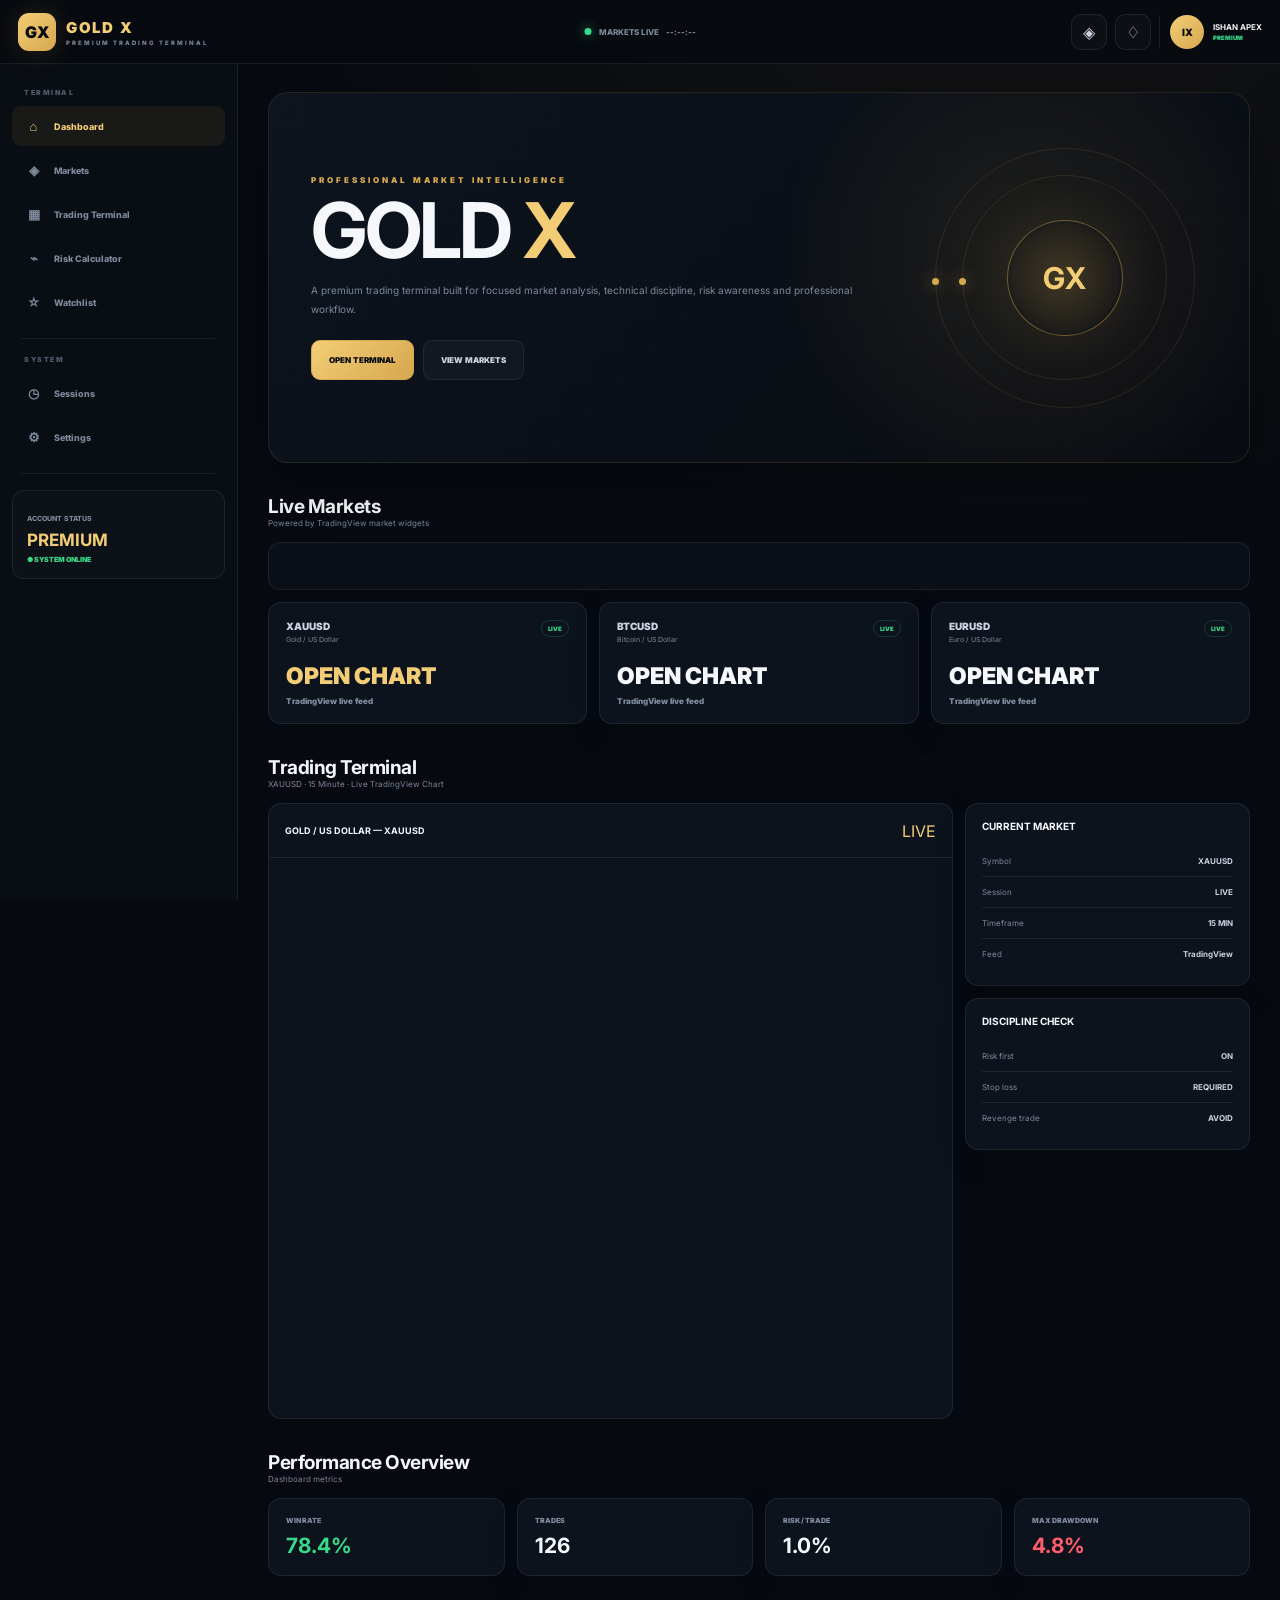
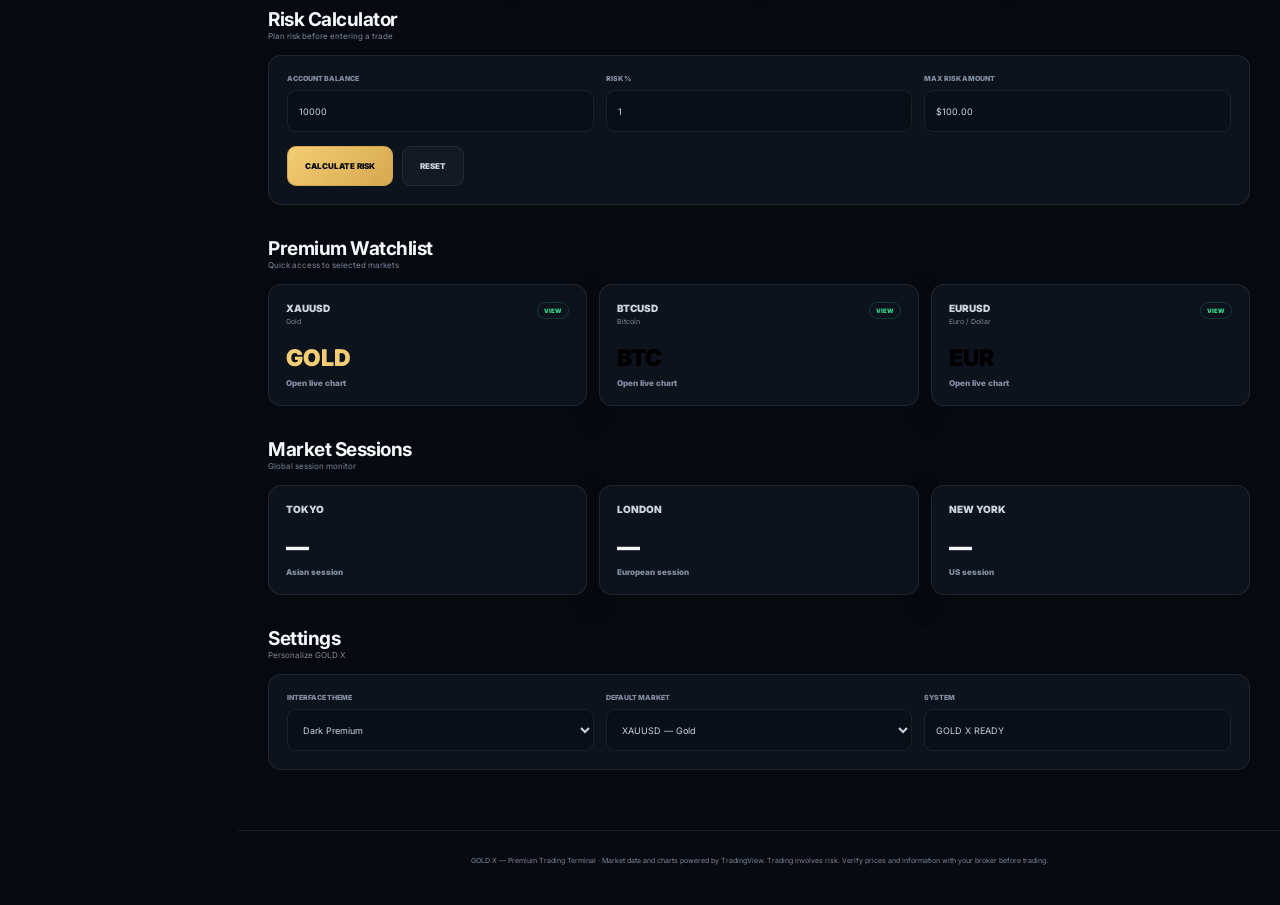
==== commit 18bcf077: "Update index.html" ====
--- a/index.html
+++ b/index.html
@@ -3310,7 +3310,170 @@
 
 
 calcRisk();
-
+<!-- =========================
+     GOLD X VIP MEMBERSHIP
+     ========================= -->
+
+<section id="vip">
+
+    <div class="section-head">
+
+        <div>
+
+            <h2>
+                GOLD X VIP
+            </h2>
+
+            <p>
+                Premium trading membership
+            </p>
+
+        </div>
+
+    </div>
+
+
+    <div class="vip-grid">
+
+
+        <!-- BINANCE VIP -->
+
+        <div class="vip-card">
+
+            <div class="vip-badge">
+                BINANCE VIP
+            </div>
+
+
+            <div class="vip-price">
+                <span>$</span>25
+            </div>
+
+
+            <div class="vip-period">
+                PER MONTH
+            </div>
+
+
+            <div class="vip-line"></div>
+
+
+            <ul class="vip-features">
+
+                <li>
+                    ✓ Crypto market analysis
+                </li>
+
+                <li>
+                    ✓ Binance trading setups
+                </li>
+
+                <li>
+                    ✓ Entry / TP / SL updates
+                </li>
+
+                <li>
+                    ✓ Premium market alerts
+                </li>
+
+                <li>
+                    ✓ VIP community access
+                </li>
+
+            </ul>
+
+
+            <button
+                class="vip-buy"
+                data-plan="Binance VIP"
+                data-price="25">
+
+                BUY BINANCE VIP
+
+            </button>
+
+        </div>
+
+
+
+        <!-- FOREX VIP -->
+
+        <div class="vip-card vip-featured">
+
+            <div class="popular">
+                MOST POPULAR
+            </div>
+
+
+            <div class="vip-badge">
+                FOREX VIP
+            </div>
+
+
+            <div class="vip-price">
+                <span>$</span>35
+            </div>
+
+
+            <div class="vip-period">
+                PER MONTH
+            </div>
+
+
+            <div class="vip-line"></div>
+
+
+            <ul class="vip-features">
+
+                <li>
+                    ✓ XAUUSD / Gold analysis
+                </li>
+
+                <li>
+                    ✓ Forex trading setups
+                </li>
+
+                <li>
+                    ✓ Entry / TP / SL updates
+                </li>
+
+                <li>
+                    ✓ Premium trading alerts
+                </li>
+
+                <li>
+                    ✓ VIP community access
+                </li>
+
+            </ul>
+
+
+            <button
+                class="vip-buy"
+                data-plan="Forex VIP"
+                data-price="35">
+
+                BUY FOREX VIP
+
+            </button>
+
+        </div>
+
+
+    </div>
+
+
+    <!-- PAYMENT NOTICE -->
+
+    <div
+        class="vip-notice"
+        id="vipNotice">
+
+        Select a VIP plan to continue.
+
+    </div>
+
+</section>
 
 
 /* =========================
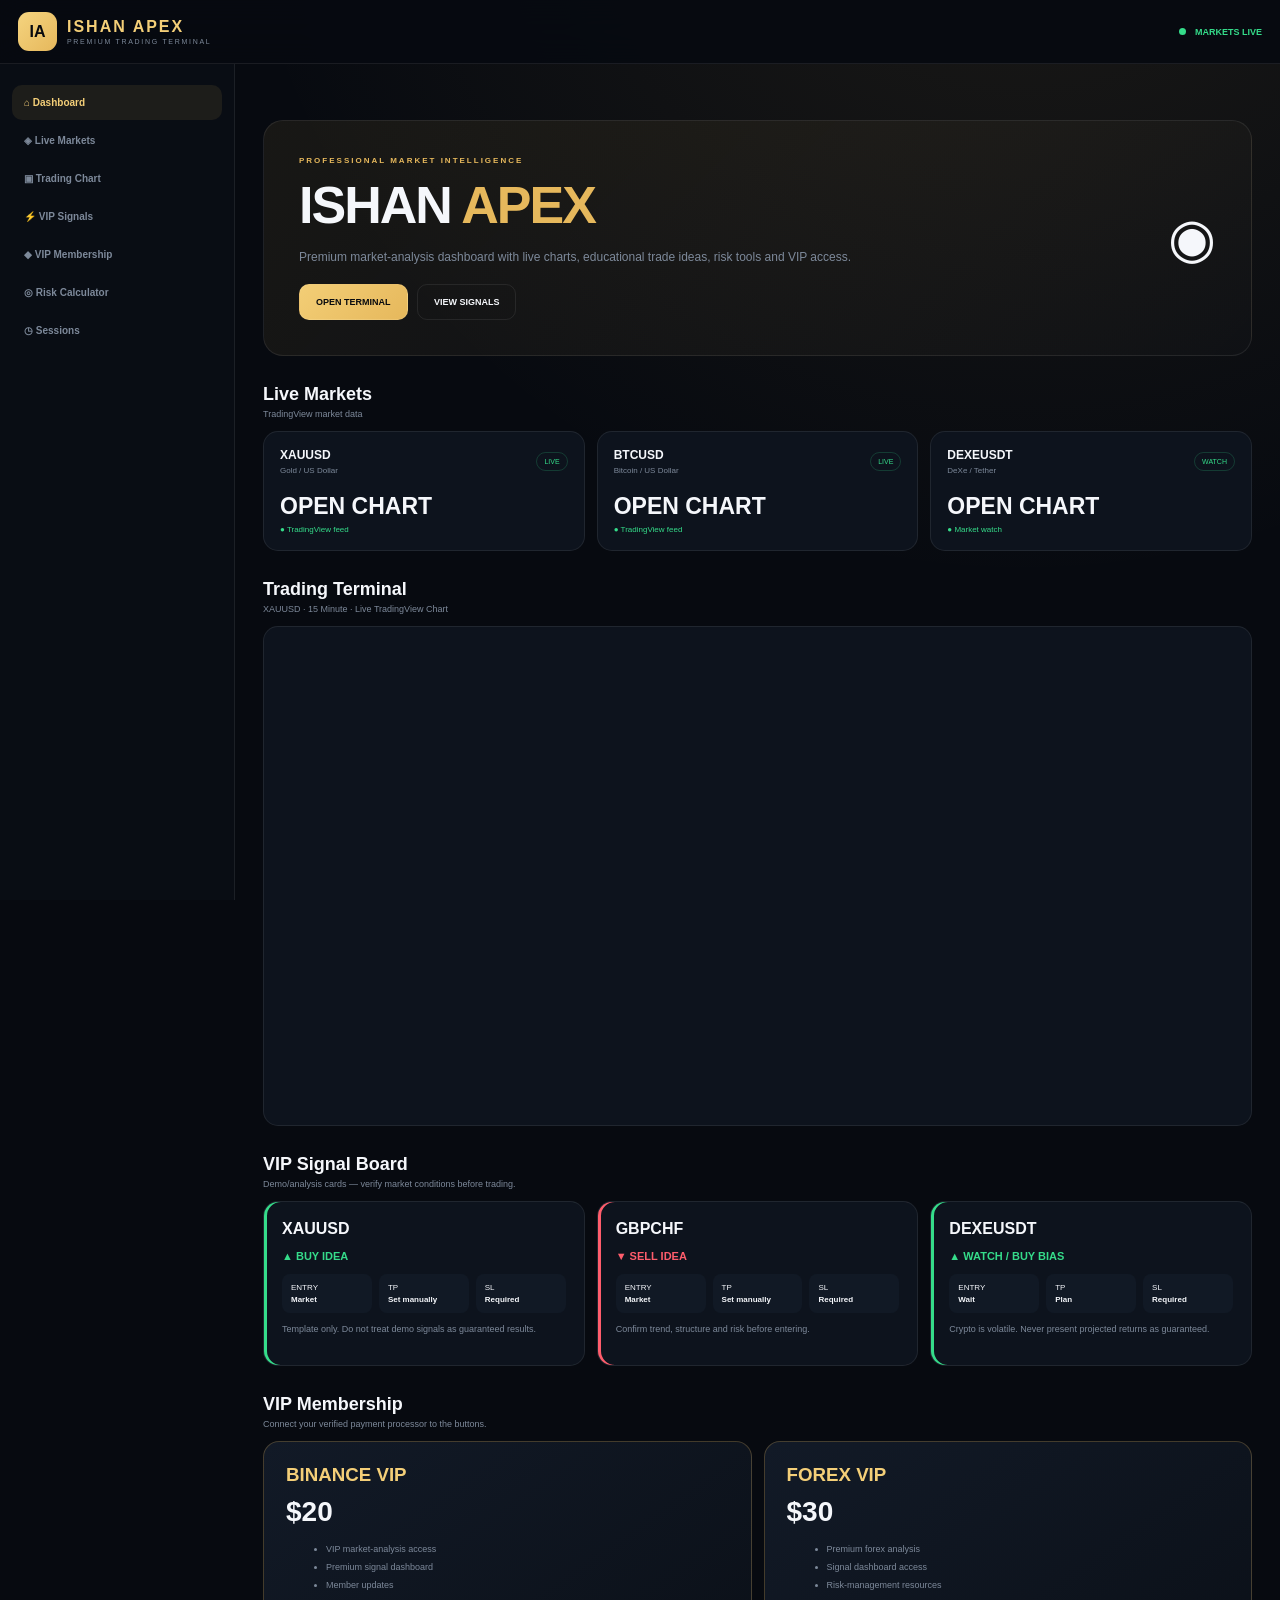
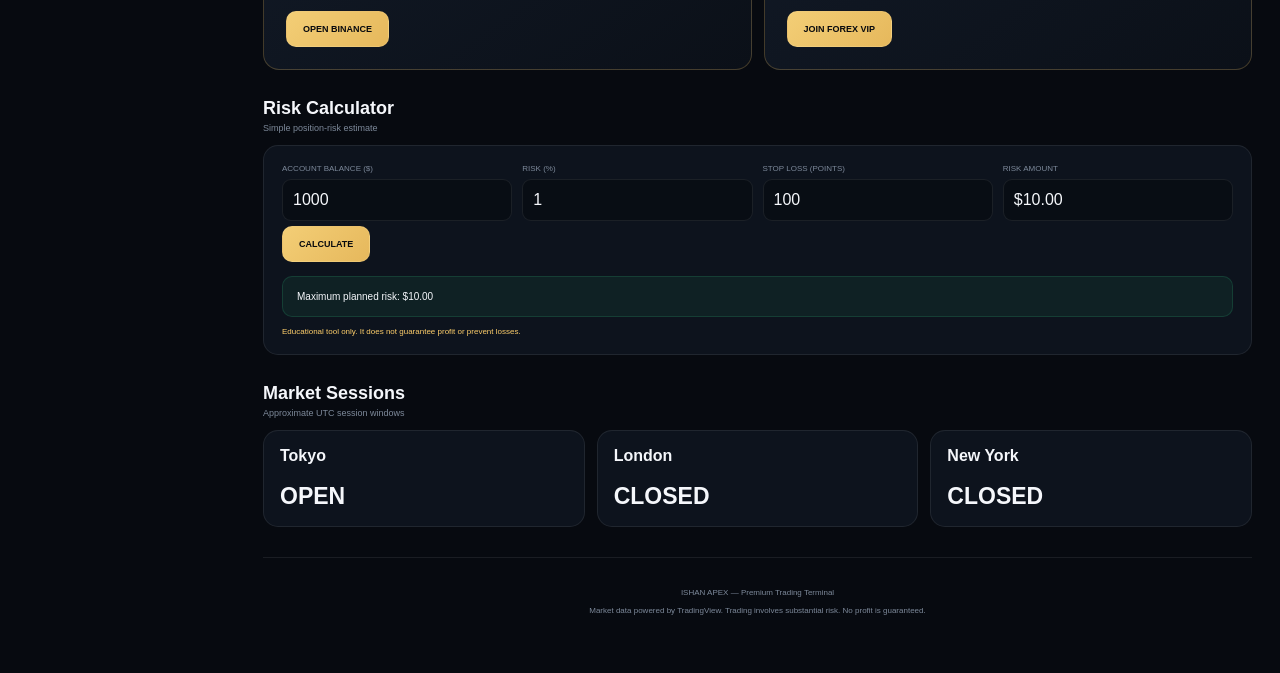
==== commit 811ba509: "Update index.html" ====
--- a/index.html
+++ b/index.html
@@ -2,3739 +2,1279 @@
 <html lang="en">
 <head>
 <meta charset="UTF-8">
-
-<meta name="viewport"
-      content="width=device-width, initial-scale=1.0">
-
-<meta name="theme-color"
-      content="#070a10">
-
-<meta name="description"
-      content="GOLD X — Premium Trading Terminal">
-
-<title>GOLD X — Premium Trading Terminal</title>
-
-<link rel="preconnect"
-      href="https://fonts.googleapis.com">
-
-<link rel="preconnect"
-      href="https://fonts.gstatic.com"
-      crossorigin>
-
-<link href="https://fonts.googleapis.com/css2?family=Inter:wght@400;500;600;700;800;900&display=swap"
-      rel="stylesheet">
+<meta name="viewport" content="width=device-width,initial-scale=1">
+<meta name="theme-color" content="#070a10">
+
+<title>ISHAN APEX — Premium Trading Terminal</title>
 
 <style>
-
-:root {
-    --bg: #070a10;
-    --bg2: #0a0f17;
-    --panel: #0d131d;
-    --panel2: #111925;
-
-    --gold: #d6a84f;
-    --gold2: #f3cd75;
-
-    --green: #39d98a;
-    --red: #ff5d6c;
-    --blue: #5ca8ff;
-
-    --text: #f5f7fb;
-    --soft: #cbd3df;
-    --muted: #7d899a;
-
-    --border: rgba(255,255,255,.075);
-
-    --sidebar: 238px;
-    --top: 64px;
-
-    --radius: 16px;
-
-    --shadow:
-        0 18px 60px rgba(0,0,0,.28);
-}
-
-* {
-    box-sizing: border-box;
-}
-
-html {
-    scroll-behavior: smooth;
-}
-
-body {
-    margin: 0;
-
-    background:
-        radial-gradient(
-            circle at 80% -10%,
-            rgba(214,168,79,.08),
-            transparent 28%
-        ),
-        var(--bg);
-
-    color: var(--text);
-
-    font-family:
-        Inter,
-        Arial,
-        sans-serif;
-
-    overflow-x: hidden;
-}
-
-a {
-    color: inherit;
-    text-decoration: none;
-}
-
-button,
-input,
-select {
-    font: inherit;
-}
-
-button {
-    cursor: pointer;
-}
-
-button:focus-visible,
-a:focus-visible,
-input:focus-visible,
-select:focus-visible {
-    outline: 2px solid var(--gold);
-    outline-offset: 2px;
-}
-
-
-/* =========================
-   TOP BAR
-   ========================= */
-
-.topbar {
-
-    position: fixed;
-
-    z-index: 1000;
-
-    top: 0;
-    left: 0;
-    right: 0;
-
-    height: var(--top);
-
-    display: flex;
-
-    align-items: center;
-
-    justify-content: space-between;
-
-    padding: 0 18px;
-
-    background:
-        rgba(7,10,16,.92);
-
-    border-bottom:
-        1px solid var(--border);
-
-    backdrop-filter:
-        blur(18px);
-}
-
-
-.brand {
-
-    display: flex;
-
-    align-items: center;
-
-    gap: 10px;
-
-    min-width: 0;
-}
-
-
-.brand-symbol {
-
-    width: 38px;
-    height: 38px;
-
-    display: grid;
-
-    place-items: center;
-
-    border-radius: 11px;
-
-    color: #090b10;
-
-    background:
-        linear-gradient(
-            135deg,
-            var(--gold2),
-            var(--gold)
-        );
-
-    font-weight: 900;
-
-    box-shadow:
-        0 0 28px
-        rgba(214,168,79,.18);
-}
-
-
-.brand-text {
-
-    display: flex;
-
-    flex-direction: column;
-}
-
-
-.brand-name {
-
-    font-size: 15px;
-
-    font-weight: 900;
-
-    letter-spacing: 1.7px;
-
-    color: var(--gold2);
-}
-
-
-.brand-sub {
-
-    font-size: 6px;
-
-    font-weight: 800;
-
-    letter-spacing: 2px;
-
-    color: var(--muted);
-
-    margin-top: 2px;
-}
-
-
-.market-status {
-
-    position: absolute;
-
-    left: 50%;
-
-    transform:
-        translateX(-50%);
-
-    display: flex;
-
-    align-items: center;
-
-    gap: 7px;
-
-    font-size: 8px;
-
-    font-weight: 800;
-
-    color: var(--muted);
-}
-
-
-.dot {
-
-    width: 7px;
-    height: 7px;
-
-    border-radius: 50%;
-
-    background:
-        var(--green);
-
-    box-shadow:
-        0 0 12px
-        rgba(57,217,138,.7);
-}
-
-
-.top-actions {
-
-    display: flex;
-
-    align-items: center;
-
-    gap: 8px;
-}
-
-
-.top-btn {
-
-    width: 36px;
-    height: 36px;
-
-    border:
-        1px solid var(--border);
-
-    border-radius: 10px;
-
-    color: var(--soft);
-
-    background:
-        rgba(255,255,255,.025);
-}
-
-
-.top-btn:hover {
-
-    color: var(--gold2);
-
-    border-color:
-        rgba(214,168,79,.35);
-}
-
-
-.profile {
-
-    display: flex;
-
-    align-items: center;
-
-    gap: 9px;
-
-    padding-left: 10px;
-
-    border-left:
-        1px solid var(--border);
-}
-
-
-.avatar {
-
-    width: 34px;
-    height: 34px;
-
-    border-radius: 50%;
-
-    display: grid;
-
-    place-items: center;
-
-    background:
-        linear-gradient(
-            135deg,
-            var(--gold2),
-            var(--gold)
-        );
-
-    color: #090b10;
-
-    font-size: 10px;
-
-    font-weight: 900;
-}
-
-
-.profile-info {
-
-    display: flex;
-
-    flex-direction: column;
-}
-
-
-.profile-info strong {
-
-    font-size: 8px;
-}
-
-
-.profile-info small {
-
-    font-size: 6px;
-
-    color: var(--green);
-
-    font-weight: 900;
-
-    margin-top: 2px;
-}
-
-
-/* =========================
-   SIDEBAR
-   ========================= */
-
-.layout {
-
-    min-height: 100vh;
-
-    padding-top: var(--top);
-}
-
-
-.sidebar {
-
-    position: fixed;
-
-    z-index: 900;
-
-    top: var(--top);
-    left: 0;
-    bottom: 0;
-
-    width: var(--sidebar);
-
-    padding: 20px 12px;
-
-    background: #090d14;
-
-    border-right:
-        1px solid var(--border);
-
-    overflow-y: auto;
-
-    transition:
-        transform .25s ease;
-}
-
-
-.side-label {
-
-    padding: 0 12px;
-
-    margin: 4px 0 9px;
-
-    color: #4f5968;
-
-    font-size: 7px;
-
-    font-weight: 900;
-
-    letter-spacing: 1.5px;
-}
-
-
-.nav {
-
-    display: flex;
-
-    flex-direction: column;
-
-    gap: 4px;
-}
-
-
-.nav a {
-
-    min-height: 40px;
-
-    display: flex;
-
-    align-items: center;
-
-    gap: 11px;
-
-    padding: 0 12px;
-
-    border-radius: 9px;
-
-    color: var(--muted);
-
-    font-size: 9px;
-
-    font-weight: 800;
-
-    transition: .18s;
-}
-
-
-.nav a:hover {
-
-    color: var(--soft);
-
-    background:
-        rgba(255,255,255,.035);
-}
-
-
-.nav a.active {
-
-    color: var(--gold2);
-
-    background:
-        rgba(214,168,79,.08);
-}
-
-
-.nav-icon {
-
-    width: 19px;
-
-    text-align: center;
-
-    font-size: 13px;
-}
-
-
-.side-line {
-
-    height: 1px;
-
-    background:
-        var(--border);
-
-    margin: 16px 10px;
-}
-
-
-.account {
-
-    padding: 14px;
-
-    border:
-        1px solid var(--border);
-
-    border-radius: 12px;
-
-    background:
-        rgba(255,255,255,.018);
-}
-
-
-.account small {
-
-    color: var(--muted);
-
-    font-size: 7px;
-
-    font-weight: 800;
-}
-
-
-.account strong {
-
-    display: block;
-
-    color: var(--gold2);
-
-    font-size: 17px;
-
-    margin-top: 5px;
-}
-
-
-.account span {
-
-    display: block;
-
-    color: var(--green);
-
-    font-size: 7px;
-
-    font-weight: 900;
-
-    margin-top: 5px;
-}
-
-
-/* =========================
-   MAIN
-   ========================= */
-
-.content {
-
-    width:
-        calc(100% - var(--sidebar));
-
-    margin-left:
-        var(--sidebar);
-
-    padding:
-        28px 30px 60px;
-}
-
-
-.hero {
-
-    position: relative;
-
-    min-height: 345px;
-
-    display: flex;
-
-    align-items: center;
-
-    justify-content: space-between;
-
-    gap: 28px;
-
-    padding: 42px;
-
-    border:
-        1px solid
-        rgba(214,168,79,.13);
-
-    border-radius: 20px;
-
-    overflow: hidden;
-
-    background:
-        radial-gradient(
-            circle at 78% 45%,
-            rgba(214,168,79,.11),
-            transparent 32%
-        ),
-        linear-gradient(
-            135deg,
-            #0d141e,
-            #080b11
-        );
-
-    box-shadow:
-        var(--shadow);
-}
-
-
-.hero:before {
-
-    content: "";
-
-    position: absolute;
-
-    inset: 0;
-
-    pointer-events: none;
-
-    opacity: .35;
-
-    background-image:
-        linear-gradient(
-            rgba(255,255,255,.025) 1px,
-            transparent 1px
-        ),
-        linear-gradient(
-            90deg,
-            rgba(255,255,255,.025) 1px,
-            transparent 1px
-        );
-
-    background-size: 32px 32px;
-}
-
-
-.hero-copy {
-
-    position: relative;
-
-    z-index: 2;
-
-    max-width: 670px;
-}
-
-
-.eyebrow {
-
-    color: var(--gold);
-
-    font-size: 8px;
-
-    font-weight: 900;
-
-    letter-spacing: 3px;
-}
-
-
-.hero h1 {
-
-    font-size:
-        clamp(43px,6vw,78px);
-
-    line-height: .94;
-
-    letter-spacing: -3px;
-
-    margin:
-        10px 0 14px;
-}
-
-
-.hero h1 span {
-
-    color: var(--gold2);
-}
-
-
-.hero p {
-
-    max-width: 560px;
-
-    color: var(--muted);
-
-    font-size: 10px;
-
-    line-height: 1.85;
-
-    margin: 0;
-}
-
-
-.actions {
-
-    display: flex;
-
-    gap: 9px;
-
-    margin-top: 22px;
-
-    flex-wrap: wrap;
-}
-
-
-.btn {
-
-    min-height: 40px;
-
-    padding:
-        0 17px;
-
-    border:
-        1px solid var(--border);
-
-    border-radius: 9px;
-
-    display: inline-flex;
-
-    align-items: center;
-
-    justify-content: center;
-
-    color: var(--soft);
-
-    background:
-        rgba(255,255,255,.03);
-
-    font-size: 8px;
-
-    font-weight: 900;
-}
-
-
-.btn-primary {
-
-    color: #090b10;
-
-    border-color: var(--gold);
-
-    background:
-        linear-gradient(
-            135deg,
-            var(--gold2),
-            var(--gold)
-        );
-}
-
-
-.btn:hover {
-
-    transform:
-        translateY(-1px);
-}
-
-
-.hero-visual {
-
-    position: relative;
-
-    width: 285px;
-
-    height: 285px;
-
-    flex:
-        0 0 285px;
-
-    display: grid;
-
-    place-items: center;
-}
-
-
-.core {
-
-    width: 116px;
-
-    height: 116px;
-
-    border-radius: 50%;
-
-    display: grid;
-
-    place-items: center;
-
-    z-index: 2;
-
-    border:
-        1px solid
-        rgba(214,168,79,.45);
-
-    background:
-        radial-gradient(
-            circle,
-            rgba(214,168,79,.2),
-            rgba(214,168,79,.03) 65%,
-            transparent 70%
-        );
-
-    box-shadow:
-        0 0 60px
-        rgba(214,168,79,.12);
-}
-
-
-.core strong {
-
-    font-size: 30px;
-
-    color: var(--gold2);
-}
-
-
-.orbit {
-
-    position: absolute;
-
-    border:
-        1px solid
-        rgba(214,168,79,.13);
-
-    border-radius: 50%;
-
-    animation:
-        spin 12s linear infinite;
-}
-
-
-.orbit.one {
-
-    width: 205px;
-    height: 205px;
-}
-
-
-.orbit.two {
-
-    width: 260px;
-    height: 260px;
-
-    animation-duration: 18s;
-
-    animation-direction: reverse;
-}
-
-
-.orbit:before {
-
-    content: "";
-
-    position: absolute;
-
-    width: 7px;
-    height: 7px;
-
-    border-radius: 50%;
-
-    left: -4px;
-    top: 50%;
-
-    background:
-        var(--gold);
-
-    box-shadow:
-        0 0 16px
-        rgba(214,168,79,.75);
-}
-
-
-@keyframes spin {
-
-    to {
-        transform:
-            rotate(360deg);
-    }
-}
-
-
-/* =========================
-   SECTION
-   ========================= */
-
-.section-head {
-
-    display: flex;
-
-    align-items: end;
-
-    justify-content: space-between;
-
-    gap: 12px;
-
-    margin:
-        32px 0 14px;
-}
-
-
-.section-head h2 {
-
-    margin: 0;
-
-    font-size: 19px;
-
-    letter-spacing: -.5px;
-}
-
-
-.section-head p {
-
-    margin: 0;
-
-    color: var(--muted);
-
-    font-size: 8px;
-}
-
-
-.grid3 {
-
-    display: grid;
-
-    grid-template-columns:
-        repeat(
-            3,
-            minmax(0,1fr)
-        );
-
-    gap: 12px;
-}
-
+:root{
+  --bg:#070a10;
+  --panel:#0d131d;
+  --panel2:#111925;
+  --gold:#e6b85c;
+  --green:#35dc8a;
+  --red:#ff5d6c;
+  --text:#f5f7fb;
+  --muted:#7d899a;
+  --border:rgba(255,255,255,.08);
+  --sidebar:235px;
+}
+
+*{
+  box-sizing:border-box;
+}
+
+html{
+  scroll-behavior:smooth;
+}
+
+body{
+  margin:0;
+  background:
+    radial-gradient(circle at 80% -10%,rgba(230,184,92,.1),transparent 30%),
+    var(--bg);
+  color:var(--text);
+  font-family:Arial,sans-serif;
+}
+
+a{
+  text-decoration:none;
+  color:inherit;
+}
+
+button,input{
+  font:inherit;
+}
+
+/* TOP BAR */
+
+.top{
+  height:64px;
+  position:fixed;
+  top:0;
+  left:0;
+  right:0;
+  z-index:20;
+  display:flex;
+  align-items:center;
+  justify-content:space-between;
+  padding:0 18px;
+  background:rgba(7,10,16,.94);
+  backdrop-filter:blur(16px);
+  border-bottom:1px solid var(--border);
+}
+
+.brand{
+  display:flex;
+  align-items:center;
+  gap:10px;
+}
+
+.logo{
+  width:39px;
+  height:39px;
+  border-radius:11px;
+  display:grid;
+  place-items:center;
+  background:linear-gradient(135deg,#f5d47f,var(--gold));
+  color:#080a0e;
+  font-weight:900;
+}
+
+.brand b{
+  letter-spacing:2px;
+  color:#f4cf78;
+}
+
+.brand small{
+  display:block;
+  color:var(--muted);
+  font-size:7px;
+  letter-spacing:1.7px;
+  margin-top:2px;
+}
+
+.status{
+  font-size:9px;
+  color:var(--green);
+  font-weight:800;
+}
+
+.dot{
+  display:inline-block;
+  width:7px;
+  height:7px;
+  border-radius:50%;
+  background:var(--green);
+  margin-right:6px;
+}
+
+/* LAYOUT */
+
+.layout{
+  padding-top:64px;
+}
+
+.side{
+  position:fixed;
+  top:64px;
+  bottom:0;
+  width:var(--sidebar);
+  padding:18px 12px;
+  background:#090d14;
+  border-right:1px solid var(--border);
+}
+
+.side a{
+  display:block;
+  padding:12px;
+  border-radius:10px;
+  color:var(--muted);
+  font-size:10px;
+  font-weight:800;
+  margin:3px 0;
+}
+
+.side a:hover,
+.side a.active{
+  background:rgba(230,184,92,.09);
+  color:#f4cf78;
+}
+
+.main{
+  margin-left:var(--sidebar);
+  padding:28px;
+  max-width:1500px;
+}
+
+/* HERO */
+
+.hero{
+  padding:35px;
+  border:1px solid var(--border);
+  border-radius:20px;
+  background:
+    linear-gradient(
+      135deg,
+      rgba(230,184,92,.08),
+      rgba(255,255,255,.015)
+    );
+  display:flex;
+  justify-content:space-between;
+  gap:25px;
+  align-items:center;
+}
+
+.eyebrow{
+  font-size:8px;
+  letter-spacing:2px;
+  color:var(--gold);
+  font-weight:900;
+}
+
+.hero h1{
+  font-size:52px;
+  margin:10px 0 8px;
+  letter-spacing:-2px;
+}
+
+.hero h1 span{
+  color:var(--gold);
+}
+
+.hero p{
+  max-width:650px;
+  color:var(--muted);
+  line-height:1.7;
+  font-size:12px;
+}
+
+/* BUTTON */
+
+.btn{
+  display:inline-block;
+  padding:12px 16px;
+  border-radius:10px;
+  border:1px solid var(--border);
+  font-size:9px;
+  font-weight:900;
+  margin:5px 5px 0 0;
+  cursor:pointer;
+}
+
+.primary{
+  background:linear-gradient(135deg,#f3ce76,var(--gold));
+  color:#080a0e;
+}
+
+/* SECTION */
+
+section{
+  margin-top:28px;
+}
+
+.head{
+  display:flex;
+  justify-content:space-between;
+  align-items:end;
+  margin-bottom:12px;
+}
+
+.head h2{
+  margin:0;
+  font-size:18px;
+}
+
+.head p{
+  margin:4px 0 0;
+  color:var(--muted);
+  font-size:9px;
+}
+
+/* CARDS */
+
+.grid{
+  display:grid;
+  grid-template-columns:repeat(3,1fr);
+  gap:12px;
+}
 
 .card,
-.panel,
-.stat {
-
-    border:
-        1px solid var(--border);
-
-    border-radius: 13px;
-
-    background:
-        var(--panel);
-
-    box-shadow:
-        0 10px 35px
-        rgba(0,0,0,.12);
-}
-
-
-.card {
-
-    padding: 17px;
-
-    transition: .18s;
-}
-
-
-.card:hover {
-
-    transform:
-        translateY(-2px);
-
-    border-color:
-        rgba(214,168,79,.22);
-}
-
-
-.card-top {
-
-    display: flex;
-
-    justify-content: space-between;
-
-    align-items: start;
-
-    gap: 10px;
-}
-
-
-.symbol {
-
-    font-size: 10px;
-
-    font-weight: 900;
-
-    color: var(--soft);
-}
-
-
-.name {
-
-    font-size: 7px;
-
-    color: var(--muted);
-
-    margin-top: 3px;
-}
-
-
-.price {
-
-    font-size: 23px;
-
-    font-weight: 900;
-
-    margin-top: 18px;
-}
-
-
-.change {
-
-    font-size: 8px;
-
-    font-weight: 900;
-
-    margin-top: 6px;
-}
-
-
-.green {
-    color: var(--green);
-}
-
-.red {
-    color: var(--red);
-}
-
-.gold {
-    color: var(--gold2);
-}
-
-.muted {
-    color: var(--muted);
-}
-
-
-.badge {
-
-    font-size: 6px;
-
-    color: var(--green);
-
-    font-weight: 900;
-
-    border:
-        1px solid
-        rgba(57,217,138,.18);
-
-    padding: 4px 6px;
-
-    border-radius: 20px;
-}
-
-
-/* TICKER */
-
-.ticker-wrap {
-
-    margin-top: 14px;
-
-    border:
-        1px solid var(--border);
-
-    border-radius: 12px;
-
-    overflow: hidden;
-
-    background:
-        #0b1018;
-}
-
-
-/* TERMINAL */
-
-.terminal {
-
-    display: grid;
-
-    grid-template-columns:
-        minmax(0,1fr)
-        285px;
-
-    gap: 12px;
-}
-
-
-.chart-panel {
-
-    min-width: 0;
-
-    overflow: hidden;
-}
-
-
-.panel-head {
-
-    min-height: 54px;
-
-    display: flex;
-
-    align-items: center;
-
-    justify-content: space-between;
-
-    padding: 0 16px;
-
-    border-bottom:
-        1px solid var(--border);
-}
-
-
-.panel-head strong {
-
-    font-size: 9px;
-}
-
-
-.chart-box {
-
-    height: 560px;
-
-    width: 100%;
-}
-
-
-.tv {
-
-    height: 100%;
-
-    width: 100%;
-}
-
-
-.side-stack {
-
-    display: flex;
-
-    flex-direction: column;
-
-    gap: 12px;
-}
-
-
-.info-box {
-
-    padding: 16px;
-}
-
-
-.info-box h3 {
-
-    font-size: 10px;
-
-    margin:
-        0 0 14px;
-}
-
-
-.metric {
-
-    display: flex;
-
-    justify-content: space-between;
-
-    gap: 12px;
-
-    padding: 10px 0;
-
-    border-bottom:
-        1px solid var(--border);
-
-    font-size: 8px;
-}
-
-
-.metric:last-child {
-
-    border-bottom: 0;
-}
-
-
-.metric span:first-child {
-
-    color: var(--muted);
-}
-
-
-.metric strong {
-
-    color: var(--soft);
-}
-
-
-/* STATS */
-
-.stats {
-
-    display: grid;
-
-    grid-template-columns:
-        repeat(
-            4,
-            minmax(0,1fr)
-        );
-
-    gap: 12px;
-}
-
-
-.stat {
-
-    padding: 17px;
-}
-
-
-.stat small {
-
-    display: block;
-
-    color: var(--muted);
-
-    font-size: 7px;
-
-    font-weight: 900;
-}
-
-
-.stat strong {
-
-    display: block;
-
-    font-size: 21px;
-
-    margin-top: 8px;
-}
-
-
-/* FORM */
-
-.form-panel {
-
-    padding: 18px;
-}
-
-
-.form-grid {
-
-    display: grid;
-
-    grid-template-columns:
-        repeat(
-            3,
-            minmax(0,1fr)
-        );
-
-    gap: 12px;
-}
-
-
-.field label {
-
-    display: block;
-
-    color: var(--muted);
-
-    font-size: 7px;
-
-    font-weight: 900;
-
-    margin-bottom: 7px;
-}
-
-
-.field input,
-.field select {
-
-    width: 100%;
-
-    height: 42px;
-
-    border:
-        1px solid var(--border);
-
-    border-radius: 9px;
-
-    color: var(--soft);
-
-    background:
-        #0a0f17;
-
-    padding:
-        0 11px;
-
-    font-size: 9px;
-}
-
-
-.form-actions {
-
-    margin-top: 14px;
-
-    display: flex;
-
-    gap: 9px;
-
-    flex-wrap: wrap;
-}
-
+.panel{
+  background:var(--panel);
+  border:1px solid var(--border);
+  border-radius:15px;
+}
+
+.card{
+  padding:16px;
+}
+
+.topline{
+  display:flex;
+  justify-content:space-between;
+  align-items:center;
+}
+
+.symbol{
+  font-weight:900;
+  font-size:12px;
+}
+
+.name{
+  color:var(--muted);
+  font-size:8px;
+  margin-top:4px;
+}
+
+.badge{
+  font-size:7px;
+  color:var(--green);
+  border:1px solid rgba(53,220,138,.2);
+  padding:5px 7px;
+  border-radius:20px;
+}
+
+.price{
+  font-size:23px;
+  font-weight:900;
+  margin-top:18px;
+}
+
+.change{
+  font-size:8px;
+  margin-top:5px;
+  color:var(--green);
+}
+
+/* TRADINGVIEW */
+
+.chart{
+  height:500px;
+  overflow:hidden;
+}
+
+.chart iframe{
+  width:100%;
+  height:100%;
+  border:0;
+}
+
+/* SIGNALS */
+
+.signals{
+  display:grid;
+  grid-template-columns:repeat(3,1fr);
+  gap:12px;
+}
+
+.signal{
+  padding:18px;
+  border-radius:15px;
+  border:1px solid var(--border);
+  background:var(--panel);
+}
+
+.signal.buy{
+  box-shadow:inset 3px 0 var(--green);
+}
+
+.signal.sell{
+  box-shadow:inset 3px 0 var(--red);
+}
+
+.signal h3{
+  margin:0;
+  font-size:16px;
+}
+
+.signal .direction{
+  font-weight:900;
+  font-size:11px;
+  margin:12px 0;
+}
+
+.buy .direction{
+  color:var(--green);
+}
+
+.sell .direction{
+  color:var(--red);
+}
+
+.signal p{
+  font-size:9px;
+  color:var(--muted);
+  line-height:1.7;
+}
+
+.levels{
+  display:grid;
+  grid-template-columns:repeat(3,1fr);
+  gap:7px;
+}
+
+.level{
+  background:var(--panel2);
+  padding:9px;
+  border-radius:8px;
+  font-size:8px;
+}
+
+.level b{
+  display:block;
+  color:var(--text);
+  margin-top:3px;
+}
+
+/* VIP */
+
+.vip{
+  display:grid;
+  grid-template-columns:repeat(2,1fr);
+  gap:12px;
+}
+
+.vipbox{
+  padding:22px;
+  background:linear-gradient(145deg,#121a27,#0b1018);
+  border:1px solid rgba(230,184,92,.25);
+  border-radius:16px;
+}
+
+.vipbox h3{
+  margin:0;
+  color:#f4cf78;
+}
+
+.vipbox .cost{
+  font-size:28px;
+  font-weight:900;
+  margin:10px 0;
+}
+
+.vipbox li{
+  font-size:9px;
+  color:var(--muted);
+  margin:8px 0;
+}
+
+/* CALCULATOR */
+
+.form{
+  padding:18px;
+}
+
+.fields{
+  display:grid;
+  grid-template-columns:repeat(4,1fr);
+  gap:10px;
+}
+
+.field label{
+  display:block;
+  color:var(--muted);
+  font-size:8px;
+  margin-bottom:6px;
+}
+
+.field input{
+  width:100%;
+  height:42px;
+  background:#080d14;
+  border:1px solid var(--border);
+  border-radius:9px;
+  color:var(--text);
+  padding:0 10px;
+}
+
+.result{
+  margin-top:14px;
+  padding:14px;
+  border-radius:10px;
+  background:rgba(53,220,138,.07);
+  border:1px solid rgba(53,220,138,.15);
+  font-size:10px;
+}
+
+.warn{
+  color:#ffcf6b;
+  font-size:8px;
+  margin-top:10px;
+}
 
 /* FOOTER */
 
-footer {
-
-    margin-left:
-        var(--sidebar);
-
-    border-top:
-        1px solid var(--border);
-
-    padding:
-        25px 30px 40px;
-
-    color: var(--muted);
-
-    font-size: 7px;
-
-    text-align: center;
-}
-
-
-.mobile-btn {
-
-    display: none;
-}
-
-
-.overlay {
-
-    display: none;
-}
-
-
-/* =========================
-   RESPONSIVE
-   ========================= */
-
-@media(max-width:1050px) {
-
-    .content {
-        padding:
-            22px 20px 50px;
-    }
-
-    .hero {
-        padding: 32px;
-    }
-
-    .hero-visual {
-
-        width: 230px;
-
-        height: 230px;
-
-        flex-basis: 230px;
-    }
-
-    .orbit.one {
-
-        width: 175px;
-        height: 175px;
-    }
-
-    .orbit.two {
-
-        width: 220px;
-        height: 220px;
-    }
-
-    .terminal {
-
-        grid-template-columns: 1fr;
-    }
-
-    .side-stack {
-
-        display: grid;
-
-        grid-template-columns:
-            repeat(
-                2,
-                minmax(0,1fr)
-            );
-    }
-}
-
-
-@media(max-width:820px) {
-
-    :root {
-        --sidebar: 0px;
-    }
-
-    .market-status {
-        display: none;
-    }
-
-    .mobile-btn {
-
-        display: grid;
-
-        place-items: center;
-
-        width: 36px;
-
-        height: 36px;
-
-        border:
-            1px solid var(--border);
-
-        border-radius: 10px;
-
-        color: var(--soft);
-
-        background:
-            rgba(255,255,255,.025);
-    }
-
-    .sidebar {
-
-        width: 250px;
-
-        transform:
-            translateX(-100%);
-    }
-
-    .sidebar.open {
-
-        transform:
-            translateX(0);
-    }
-
-    .overlay {
-
-        position: fixed;
-
-        z-index: 850;
-
-        inset:
-            var(--top) 0 0 0;
-
-        background:
-            rgba(0,0,0,.58);
-
-        backdrop-filter:
-            blur(3px);
-    }
-
-    .overlay.show {
-        display: block;
-    }
-
-    .content {
-
-        width: 100%;
-
-        max-width: 100%;
-
-        margin: 0;
-
-        padding:
-            18px 14px 45px;
-    }
-
-    footer {
-
-        margin-left: 0;
-
-        padding-left: 14px;
-
-        padding-right: 14px;
-    }
-
-    .hero {
-
-        width: 100%;
-
-        min-height: 0;
-
-        display: block;
-
-        padding:
-            30px 22px;
-    }
-
-    .hero-copy {
-
-        max-width: none;
-    }
-
-    .hero-visual {
-
-        width: 100%;
-
-        height: 190px;
-
-        margin-top: 18px;
-    }
-
-    .orbit.one {
-
-        width: 140px;
-
-        height: 140px;
-    }
-
-    .orbit.two {
-
-        width: 180px;
-
-        height: 180px;
-    }
-
-    .core {
-
-        width: 88px;
-
-        height: 88px;
-    }
-
-    .core strong {
-
-        font-size: 24px;
-    }
-
-    .grid3 {
-
-        grid-template-columns:
-            repeat(
-                2,
-                minmax(0,1fr)
-            );
-    }
-
-    .stats {
-
-        grid-template-columns:
-            repeat(
-                2,
-                minmax(0,1fr)
-            );
-    }
-
-    .form-grid {
-
-        grid-template-columns:
-            repeat(
-                2,
-                minmax(0,1fr)
-            );
-    }
-
-    .chart-box {
-
-        height: 500px;
-    }
-}
-
-
-@media(max-width:560px) {
-
-    .topbar {
-
-        padding: 0 10px;
-    }
-
-    .brand-symbol {
-
-        width: 34px;
-
-        height: 34px;
-    }
-
-    .brand-name {
-
-        font-size: 13px;
-    }
-
-    .profile {
-
-        display: none;
-    }
-
-    .content {
-
-        padding:
-            12px 10px 38px;
-    }
-
-    .hero {
-
-        padding:
-            26px 18px;
-
-        border-radius: 15px;
-    }
-
-    .hero h1 {
-
-        font-size: 43px;
-
-        letter-spacing: -2px;
-    }
-
-    .hero p {
-
-        font-size: 9px;
-    }
-
-    .actions {
-
-        display: grid;
-
-        grid-template-columns: 1fr;
-    }
-
-    .btn {
-
-        width: 100%;
-    }
-
-    .grid3,
-    .stats,
-    .form-grid,
-    .side-stack {
-
-        grid-template-columns: 1fr;
-    }
-
-    .chart-box {
-
-        height: 420px;
-    }
-}
-
-
-/* LIGHT MODE */
-
-.light {
-
-    --bg: #f2f4f7;
-
-    --bg2: #f2f4f7;
-
-    --panel: #fff;
-
-    --panel2: #f8fafc;
-
-    --text: #151922;
-
-    --soft: #333b48;
-
-    --muted: #667085;
-
-    --border:
-        rgba(15,23,42,.1);
-}
-
-.light .topbar {
-
-    background:
-        rgba(255,255,255,.92);
-}
-
-.light .sidebar {
-
-    background: #fff;
-}
-
-.light .hero {
-
-    background:
-        linear-gradient(
-            135deg,
-            #fff,
-            #f4f6fa
-        );
-}
-
-.light .field input,
-.light .field select {
-
-    background: #f8fafc;
-
-    color: #333;
-}
-
+footer{
+  text-align:center;
+  padding:30px;
+  color:var(--muted);
+  font-size:8px;
+  border-top:1px solid var(--border);
+  margin-top:30px;
+}
+
+/* MOBILE */
+
+@media(max-width:900px){
+
+  .side{
+    display:none;
+  }
+
+  .main{
+    margin-left:0;
+    padding:15px;
+  }
+
+  .grid,
+  .signals{
+    grid-template-columns:1fr;
+  }
+
+  .vip{
+    grid-template-columns:1fr;
+  }
+
+  .fields{
+    grid-template-columns:1fr 1fr;
+  }
+
+  .hero{
+    padding:22px;
+  }
+
+  .hero h1{
+    font-size:40px;
+  }
+
+  .status{
+    display:none;
+  }
+}
+
+@media(max-width:520px){
+
+  .fields{
+    grid-template-columns:1fr;
+  }
+
+  .chart{
+    height:420px;
+  }
+
+  .hero h1{
+    font-size:34px;
+  }
+}
 </style>
 </head>
+
 <body>
 
-<header class="topbar">
-
-    <div class="brand">
-
-        <button
-            class="mobile-btn"
-            id="menuBtn"
-            aria-label="Open menu">
-            ☰
-        </button>
-
-        <div class="brand-symbol">
-            GX
-        </div>
-
-        <div class="brand-text">
-
-            <div class="brand-name">
-                GOLD X
-            </div>
-
-            <div class="brand-sub">
-                PREMIUM TRADING TERMINAL
-            </div>
-
-        </div>
-
-    </div>
-
-
-    <div class="market-status">
-
-        <span class="dot"></span>
-
-        <span>
-            MARKETS LIVE
-        </span>
-
-        <span id="clock">
-            --:--:--
-        </span>
-
-    </div>
-
-
-    <div class="top-actions">
-
-        <button
-            class="top-btn"
-            id="themeBtn"
-            title="Theme">
-            ◈
-        </button>
-
-        <button
-            class="top-btn"
-            id="notifyBtn"
-            title="Status">
-            ♢
-        </button>
-
-
-        <div class="profile">
-
-            <div class="avatar">
-                IX
-            </div>
-
-            <div class="profile-info">
-
-                <strong>
-                    ISHAN APEX
-                </strong>
-
-                <small>
-                    PREMIUM
-                </small>
-
-            </div>
-
-        </div>
-
-    </div>
+<header class="top">
+
+<div class="brand">
+
+<div class="logo">
+IA
+</div>
+
+<div>
+<b>ISHAN APEX</b>
+<small>PREMIUM TRADING TERMINAL</small>
+</div>
+
+</div>
+
+<div class="status">
+<span class="dot"></span>
+MARKETS LIVE
+</div>
 
 </header>
 
 
+<div class="layout">
+
+<aside class="side">
+
+<a class="active" href="#home">⌂ Dashboard</a>
+
+<a href="#markets">
+◈ Live Markets
+</a>
+
+<a href="#terminal">
+▣ Trading Chart
+</a>
+
+<a href="#signals">
+⚡ VIP Signals
+</a>
+
+<a href="#vip">
+◆ VIP Membership
+</a>
+
+<a href="#calculator">
+◎ Risk Calculator
+</a>
+
+<a href="#sessions">
+◷ Sessions
+</a>
+
+</aside>
+
+
+<main class="main">
+
+
+<!-- HERO -->
+
+<section id="home" class="hero">
+
+<div>
+
+<div class="eyebrow">
+PROFESSIONAL MARKET INTELLIGENCE
+</div>
+
+<h1>
+ISHAN <span>APEX</span>
+</h1>
+
+<p>
+Premium market-analysis dashboard with live charts,
+educational trade ideas, risk tools and VIP access.
+</p>
+
+<a class="btn primary" href="#terminal">
+OPEN TERMINAL
+</a>
+
+<a class="btn" href="#signals">
+VIEW SIGNALS
+</a>
+
+</div>
+
+<div style="font-size:55px">
+◉
+</div>
+
+</section>
+
+
+<!-- MARKETS -->
+
+<section id="markets">
+
+<div class="head">
+
+<div>
+<h2>Live Markets</h2>
+<p>TradingView market data</p>
+</div>
+
+</div>
+
+
+<div class="grid">
+
+
+<div class="card">
+
+<div class="topline">
+
+<div>
+
+<div class="symbol">
+XAUUSD
+</div>
+
+<div class="name">
+Gold / US Dollar
+</div>
+
+</div>
+
+<span class="badge">
+LIVE
+</span>
+
+</div>
+
+<div class="price">
+OPEN CHART
+</div>
+
+<div class="change">
+● TradingView feed
+</div>
+
+</div>
+
+
+
+<div class="card">
+
+<div class="topline">
+
+<div>
+
+<div class="symbol">
+BTCUSD
+</div>
+
+<div class="name">
+Bitcoin / US Dollar
+</div>
+
+</div>
+
+<span class="badge">
+LIVE
+</span>
+
+</div>
+
+<div class="price">
+OPEN CHART
+</div>
+
+<div class="change">
+● TradingView feed
+</div>
+
+</div>
+
+
+
+<div class="card">
+
+<div class="topline">
+
+<div>
+
+<div class="symbol">
+DEXEUSDT
+</div>
+
+<div class="name">
+DeXe / Tether
+</div>
+
+</div>
+
+<span class="badge">
+WATCH
+</span>
+
+</div>
+
+<div class="price">
+OPEN CHART
+</div>
+
+<div class="change">
+● Market watch
+</div>
+
+</div>
+
+</div>
+
+</section>
+
+
+<!-- TRADINGVIEW -->
+
+<section id="terminal">
+
+<div class="head">
+
+<div>
+
+<h2>
+Trading Terminal
+</h2>
+
+<p>
+XAUUSD · 15 Minute · Live TradingView Chart
+</p>
+
+</div>
+
+</div>
+
+
+<div class="panel chart">
+
+<iframe
+src="https://www.tradingview.com/widgetembed/?frameElementId=tradingview_chart&symbol=OANDA%3AXAUUSD&interval=15&hidesidetoolbar=0&symboledit=1&saveimage=0&theme=dark&style=1&timezone=Asia%2FColombo&withdateranges=1&hideideas=1&hidevolume=0&locale=en&enablepublishing=0&hidelegend=0&calendar=0"
+allowfullscreen>
+</iframe>
+
+</div>
+
+</section>
+
+
+<!-- SIGNALS -->
+
+<section id="signals">
+
+<div class="head">
+
+<div>
+
+<h2>
+VIP Signal Board
+</h2>
+
+<p>
+Demo/analysis cards — verify market conditions before trading.
+</p>
+
+</div>
+
+</div>
+
+
+<div class="signals">
+
+
+<div class="signal buy">
+
+<h3>
+XAUUSD
+</h3>
+
+<div class="direction">
+▲ BUY IDEA
+</div>
+
+<div class="levels">
+
+<div class="level">
+ENTRY
+<b>Market</b>
+</div>
+
+<div class="level">
+TP
+<b>Set manually</b>
+</div>
+
+<div class="level">
+SL
+<b>Required</b>
+</div>
+
+</div>
+
+<p>
+Template only. Do not treat demo signals as guaranteed results.
+</p>
+
+</div>
+
+
+
+<div class="signal sell">
+
+<h3>
+GBPCHF
+</h3>
+
+<div class="direction">
+▼ SELL IDEA
+</div>
+
+<div class="levels">
+
+<div class="level">
+ENTRY
+<b>Market</b>
+</div>
+
+<div class="level">
+TP
+<b>Set manually</b>
+</div>
+
+<div class="level">
+SL
+<b>Required</b>
+</div>
+
+</div>
+
+<p>
+Confirm trend, structure and risk before entering.
+</p>
+
+</div>
+
+
+
+<div class="signal buy">
+
+<h3>
+DEXEUSDT
+</h3>
+
+<div class="direction">
+▲ WATCH / BUY BIAS
+</div>
+
+<div class="levels">
+
+<div class="level">
+ENTRY
+<b>Wait</b>
+</div>
+
+<div class="level">
+TP
+<b>Plan</b>
+</div>
+
+<div class="level">
+SL
+<b>Required</b>
+</div>
+
+</div>
+
+<p>
+Crypto is volatile. Never present projected returns as guaranteed.
+</p>
+
+</div>
+
+
+</div>
+
+</section>
+
+
+<!-- VIP -->
+
+<section id="vip">
+
+<div class="head">
+
+<div>
+
+<h2>
+VIP Membership
+</h2>
+
+<p>
+Connect your verified payment processor to the buttons.
+</p>
+
+</div>
+
+</div>
+
+
+<div class="vip">
+
+
+<div class="vipbox">
+
+<h3>
+BINANCE VIP
+</h3>
+
+<div class="cost">
+$20
+</div>
+
+<ul>
+
+<li>
+VIP market-analysis access
+</li>
+
+<li>
+Premium signal dashboard
+</li>
+
+<li>
+Member updates
+</li>
+
+</ul>
+
+<a
+class="btn primary"
+href="https://www.binance.com/"
+target="_blank">
+
+OPEN BINANCE
+
+</a>
+
+</div>
+
+
+
+<div class="vipbox">
+
+<h3>
+FOREX VIP
+</h3>
+
+<div class="cost">
+$30
+</div>
+
+<ul>
+
+<li>
+Premium forex analysis
+</li>
+
+<li>
+Signal dashboard access
+</li>
+
+<li>
+Risk-management resources
+</li>
+
+</ul>
+
+<button
+class="btn primary"
+onclick="alert('Connect your verified payment processor here.')">
+
+JOIN FOREX VIP
+
+</button>
+
+</div>
+
+
+</div>
+
+</section>
+
+
+<!-- CALCULATOR -->
+
+<section id="calculator">
+
+<div class="head">
+
+<div>
+
+<h2>
+Risk Calculator
+</h2>
+
+<p>
+Simple position-risk estimate
+</p>
+
+</div>
+
+</div>
+
+
+<div class="panel form">
+
+<div class="fields">
+
+
+<div class="field">
+
+<label>
+ACCOUNT BALANCE ($)
+</label>
+
+<input
+id="bal"
+type="number"
+value="1000">
+
+</div>
+
+
+
+<div class="field">
+
+<label>
+RISK (%)
+</label>
+
+<input
+id="risk"
+type="number"
+value="1"
+step="0.1">
+
+</div>
+
+
+
+<div class="field">
+
+<label>
+STOP LOSS (POINTS)
+</label>
+
+<input
+id="sl"
+type="number"
+value="100">
+
+</div>
+
+
+
+<div class="field">
+
+<label>
+RISK AMOUNT
+</label>
+
+<input
+id="out"
+readonly>
+
+</div>
+
+
+</div>
+
+
+<button
+class="btn primary"
+onclick="calc()">
+
+CALCULATE
+
+</button>
+
+
 <div
-    class="overlay"
-    id="overlay">
-</div>
-
-
-<div class="layout">
-
-
-<!-- =========================
-     SIDEBAR
-     ========================= -->
-
-<aside
-    class="sidebar"
-    id="sidebar">
-
-    <div class="side-label">
-        TERMINAL
-    </div>
-
-
-    <nav class="nav">
-
-        <a
-            class="active"
-            href="#home">
-
-            <span class="nav-icon">
-                ⌂
-            </span>
-
-            Dashboard
-
-        </a>
-
-
-        <a href="#markets">
-
-            <span class="nav-icon">
-                ◈
-            </span>
-
-            Markets
-
-        </a>
-
-
-        <a href="#terminal">
-
-            <span class="nav-icon">
-                ▦
-            </span>
-
-            Trading Terminal
-
-        </a>
-
-
-        <a href="#calculator">
-
-            <span class="nav-icon">
-                ⌁
-            </span>
-
-            Risk Calculator
-
-        </a>
-
-
-        <a href="#watchlist">
-
-            <span class="nav-icon">
-                ☆
-            </span>
-
-            Watchlist
-
-        </a>
-
-    </nav>
-
-
-    <div class="side-line"></div>
-
-
-    <div class="side-label">
-        SYSTEM
-    </div>
-
-
-    <nav class="nav">
-
-        <a href="#sessions">
-
-            <span class="nav-icon">
-                ◷
-            </span>
-
-            Sessions
-
-        </a>
-
-
-        <a href="#settings">
-
-            <span class="nav-icon">
-                ⚙
-            </span>
-
-            Settings
-
-        </a>
-
-    </nav>
-
-
-    <div class="side-line"></div>
-
-
-    <div class="account">
-
-        <small>
-            ACCOUNT STATUS
-        </small>
-
-        <strong>
-            PREMIUM
-        </strong>
-
-        <span>
-            ● SYSTEM ONLINE
-        </span>
-
-    </div>
-
-</aside>
-
-
-
-<!-- =========================
-     MAIN CONTENT
-     ========================= -->
-
-<main class="content">
-
-
-<!-- HERO -->
-
-<section
-    class="hero"
-    id="home">
-
-
-    <div class="hero-copy">
-
-        <div class="eyebrow">
-            PROFESSIONAL MARKET INTELLIGENCE
-        </div>
-
-
-        <h1>
-            GOLD
-            <span>
-                X
-            </span>
-        </h1>
-
-
-        <p>
-            A premium trading terminal built for
-            focused market analysis, technical
-            discipline, risk awareness and
-            professional workflow.
-        </p>
-
-
-        <div class="actions">
-
-            <a
-                class="btn btn-primary"
-                href="#terminal">
-
-                OPEN TERMINAL
-
-            </a>
-
-
-            <a
-                class="btn"
-                href="#markets">
-
-                VIEW MARKETS
-
-            </a>
-
-        </div>
-
-    </div>
-
-
-
-    <div
-        class="hero-visual"
-        aria-hidden="true">
-
-
-        <div class="orbit one"></div>
-
-        <div class="orbit two"></div>
-
-
-        <div class="core">
-
-            <strong>
-                GX
-            </strong>
-
-        </div>
-
-    </div>
-
+id="result"
+class="result">
+
+Enter your values and calculate.
+
+</div>
+
+
+<div class="warn">
+
+Educational tool only.
+It does not guarantee profit or prevent losses.
+
+</div>
+
+</div>
 
 </section>
 
 
-
-<!-- =========================
-     MARKETS
-     ========================= -->
-
-<section id="markets">
-
-
-    <div class="section-head">
-
-        <div>
-
-            <h2>
-                Live Markets
-            </h2>
-
-            <p>
-                Powered by TradingView
-                market widgets
-            </p>
-
-        </div>
-
-    </div>
-
-
-
-    <div class="ticker-wrap">
-
-        <div
-            class="tradingview-widget-container"
-            style="height:46px;width:100%">
-
-
-            <div
-                class="tradingview-widget-container__widget">
-            </div>
-
-
-            <script
-                type="text/javascript"
-                src="https://s3.tradingview.com/external-embedding/embed-widget-ticker-tape.js"
-                async>
-
-            {
-                "symbols": [
-
-                    {
-                        "proName": "OANDA:XAUUSD",
-                        "title": "GOLD"
-                    },
-
-                    {
-                        "proName": "BITSTAMP:BTCUSD",
-                        "title": "BITCOIN"
-                    },
-
-                    {
-                        "proName": "FX:EURUSD",
-                        "title": "EUR/USD"
-                    },
-
-                    {
-                        "proName": "OANDA:GBPUSD",
-                        "title": "GBP/USD"
-                    },
-
-                    {
-                        "proName": "OANDA:USDJPY",
-                        "title": "USD/JPY"
-                    }
-
-                ],
-
-                "showSymbolLogo": true,
-
-                "colorTheme": "dark",
-
-                "isTransparent": true,
-
-                "displayMode": "adaptive",
-
-                "locale": "en"
-            }
-
-            </script>
-
-        </div>
-
-    </div>
-
-
-
-    <div
-        class="grid3"
-        style="margin-top:12px">
-
-
-        <!-- GOLD -->
-
-        <article class="card">
-
-            <div class="card-top">
-
-                <div>
-
-                    <div class="symbol">
-                        XAUUSD
-                    </div>
-
-                    <div class="name">
-                        Gold / US Dollar
-                    </div>
-
-                </div>
-
-
-                <span class="badge">
-                    LIVE
-                </span>
-
-            </div>
-
-
-            <div class="price gold">
-                OPEN CHART
-            </div>
-
-
-            <div class="change muted">
-                TradingView live feed
-            </div>
-
-        </article>
-
-
-
-        <!-- BITCOIN -->
-
-        <article class="card">
-
-            <div class="card-top">
-
-                <div>
-
-                    <div class="symbol">
-                        BTCUSD
-                    </div>
-
-                    <div class="name">
-                        Bitcoin / US Dollar
-                    </div>
-
-                </div>
-
-
-                <span class="badge">
-                    LIVE
-                </span>
-
-            </div>
-
-
-            <div class="price">
-                OPEN CHART
-            </div>
-
-
-            <div class="change muted">
-                TradingView live feed
-            </div>
-
-        </article>
-
-
-
-        <!-- EURUSD -->
-
-        <article class="card">
-
-            <div class="card-top">
-
-                <div>
-
-                    <div class="symbol">
-                        EURUSD
-                    </div>
-
-                    <div class="name">
-                        Euro / US Dollar
-                    </div>
-
-                </div>
-
-
-                <span class="badge">
-                    LIVE
-                </span>
-
-            </div>
-
-
-            <div class="price">
-                OPEN CHART
-            </div>
-
-
-            <div class="change muted">
-                TradingView live feed
-            </div>
-
-        </article>
-
-
-    </div>
+<!-- SESSIONS -->
+
+<section id="sessions">
+
+<div class="head">
+
+<div>
+
+<h2>
+Market Sessions
+</h2>
+
+<p>
+Approximate UTC session windows
+</p>
+
+</div>
+
+</div>
+
+
+<div class="grid">
+
+
+<div class="card">
+
+<b>
+Tokyo
+</b>
+
+<div
+class="price"
+id="tokyo">
+
+—
+
+</div>
+
+</div>
+
+
+
+<div class="card">
+
+<b>
+London
+</b>
+
+<div
+class="price"
+id="london">
+
+—
+
+</div>
+
+</div>
+
+
+
+<div class="card">
+
+<b>
+New York
+</b>
+
+<div
+class="price"
+id="ny">
+
+—
+
+</div>
+
+</div>
+
+
+</div>
 
 </section>
 
 
-
-<!-- =========================
-     TRADING TERMINAL
-     ========================= -->
-
-<section id="terminal">
-
-
-    <div class="section-head">
-
-        <div>
-
-            <h2>
-                Trading Terminal
-            </h2>
-
-            <p>
-                XAUUSD · 15 Minute ·
-                Live TradingView Chart
-            </p>
-
-        </div>
-
-    </div>
-
-
-
-    <div class="terminal">
-
-
-        <!-- CHART -->
-
-        <div class="panel chart-panel">
-
-
-            <div class="panel-head">
-
-                <strong>
-                    GOLD / US DOLLAR —
-                    XAUUSD
-                </strong>
-
-
-                <span
-                    class="gold"
-                    id="terminalStatus">
-
-                    LIVE
-
-                </span>
-
-            </div>
-
-
-
-            <div class="chart-box">
-
-
-                <div
-                    class="tradingview-widget-container tv">
-
-
-                    <div
-                        class="tradingview-widget-container__widget">
-                    </div>
-
-
-                    <script
-                        type="text/javascript"
-                        src="https://s3.tradingview.com/external-embedding/embed-widget-advanced-chart.js"
-                        async>
-
-                    {
-                        "autosize": true,
-
-                        "symbol":
-                            "OANDA:XAUUSD",
-
-                        "interval":
-                            "15",
-
-                        "timezone":
-                            "Asia/Colombo",
-
-                        "theme":
-                            "dark",
-
-                        "style":
-                            "1",
-
-                        "locale":
-                            "en",
-
-                        "enable_publishing":
-                            false,
-
-                        "hide_top_toolbar":
-                            false,
-
-                        "hide_legend":
-                            false,
-
-                        "save_image":
-                            false,
-
-                        "calendar":
-                            false,
-
-                        "hide_volume":
-                            false,
-
-                        "support_host":
-                            "https://www.tradingview.com"
-                    }
-
-                    </script>
-
-
-                </div>
-
-            </div>
-
-        </div>
-
-
-
-        <!-- RIGHT SIDE -->
-
-        <div class="side-stack">
-
-
-            <div
-                class="panel info-box">
-
-                <h3>
-                    CURRENT MARKET
-                </h3>
-
-
-                <div class="metric">
-
-                    <span>
-                        Symbol
-                    </span>
-
-                    <strong>
-                        XAUUSD
-                    </strong>
-
-                </div>
-
-
-                <div class="metric">
-
-                    <span>
-                        Session
-                    </span>
-
-                    <strong class="green">
-                        LIVE
-                    </strong>
-
-                </div>
-
-
-                <div class="metric">
-
-                    <span>
-                        Timeframe
-                    </span>
-
-                    <strong>
-                        15 MIN
-                    </strong>
-
-                </div>
-
-
-                <div class="metric">
-
-                    <span>
-                        Feed
-                    </span>
-
-                    <strong>
-                        TradingView
-                    </strong>
-
-                </div>
-
-            </div>
-
-
-
-            <div
-                class="panel info-box">
-
-                <h3>
-                    DISCIPLINE CHECK
-                </h3>
-
-
-                <div class="metric">
-
-                    <span>
-                        Risk first
-                    </span>
-
-                    <strong class="green">
-                        ON
-                    </strong>
-
-                </div>
-
-
-                <div class="metric">
-
-                    <span>
-                        Stop loss
-                    </span>
-
-                    <strong>
-                        REQUIRED
-                    </strong>
-
-                </div>
-
-
-                <div class="metric">
-
-                    <span>
-                        Revenge trade
-                    </span>
-
-                    <strong class="red">
-                        AVOID
-                    </strong>
-
-                </div>
-
-            </div>
-
-
-        </div>
-
-    </div>
-
-</section>
-
-
-
-<!-- =========================
-     PERFORMANCE
-     ========================= -->
-
-<section>
-
-
-    <div class="section-head">
-
-        <div>
-
-            <h2>
-                Performance Overview
-            </h2>
-
-            <p>
-                Dashboard metrics
-            </p>
-
-        </div>
-
-    </div>
-
-
-    <div class="stats">
-
-
-        <div class="stat">
-
-            <small>
-                WIN RATE
-            </small>
-
-            <strong class="green">
-                78.4%
-            </strong>
-
-        </div>
-
-
-        <div class="stat">
-
-            <small>
-                TRADES
-            </small>
-
-            <strong>
-                126
-            </strong>
-
-        </div>
-
-
-        <div class="stat">
-
-            <small>
-                RISK / TRADE
-            </small>
-
-            <strong>
-                1.0%
-            </strong>
-
-        </div>
-
-
-        <div class="stat">
-
-            <small>
-                MAX DRAWDOWN
-            </small>
-
-            <strong class="red">
-                4.8%
-            </strong>
-
-        </div>
-
-
-    </div>
-
-</section>
-
-
-
-<!-- =========================
-     RISK CALCULATOR
-     ========================= -->
-
-<section id="calculator">
-
-
-    <div class="section-head">
-
-        <div>
-
-            <h2>
-                Risk Calculator
-            </h2>
-
-            <p>
-                Plan risk before entering
-                a trade
-            </p>
-
-        </div>
-
-    </div>
-
-
-
-    <div class="panel form-panel">
-
-
-        <div class="form-grid">
-
-
-            <div class="field">
-
-                <label>
-                    ACCOUNT BALANCE
-                </label>
-
-                <input
-                    id="balance"
-                    type="number"
-                    value="10000"
-                    min="0"
-                    step="0.01">
-
-            </div>
-
-
-            <div class="field">
-
-                <label>
-                    RISK %
-                </label>
-
-                <input
-                    id="risk"
-                    type="number"
-                    value="1"
-                    min="0"
-                    step="0.1">
-
-            </div>
-
-
-            <div class="field">
-
-                <label>
-                    MAX RISK AMOUNT
-                </label>
-
-                <input
-                    id="riskResult"
-                    type="text"
-                    value="$100.00"
-                    readonly>
-
-            </div>
-
-
-        </div>
-
-
-
-        <div class="form-actions">
-
-            <button
-                class="btn btn-primary"
-                id="calcRisk">
-
-                CALCULATE RISK
-
-            </button>
-
-
-            <button
-                class="btn"
-                id="resetRisk">
-
-                RESET
-
-            </button>
-
-        </div>
-
-
-    </div>
-
-</section>
-<!-- =========================
-     WATCHLIST
-     ========================= -->
-
-<section id="watchlist">
-
-    <div class="section-head">
-
-        <div>
-
-            <h2>
-                Premium Watchlist
-            </h2>
-
-            <p>
-                Quick access to selected markets
-            </p>
-
-        </div>
-
-    </div>
-
-
-    <div class="grid3">
-
-
-        <button
-            class="card watch-card"
-            data-symbol="OANDA:XAUUSD"
-            style="text-align:left">
-
-            <div class="card-top">
-
-                <div>
-
-                    <div class="symbol">
-                        XAUUSD
-                    </div>
-
-                    <div class="name">
-                        Gold
-                    </div>
-
-                </div>
-
-                <span class="badge">
-                    VIEW
-                </span>
-
-            </div>
-
-
-            <div class="price gold">
-                GOLD
-            </div>
-
-
-            <div class="change muted">
-                Open live chart
-            </div>
-
-        </button>
-
-
-
-        <button
-            class="card watch-card"
-            data-symbol="BITSTAMP:BTCUSD"
-            style="text-align:left">
-
-            <div class="card-top">
-
-                <div>
-
-                    <div class="symbol">
-                        BTCUSD
-                    </div>
-
-                    <div class="name">
-                        Bitcoin
-                    </div>
-
-                </div>
-
-                <span class="badge">
-                    VIEW
-                </span>
-
-            </div>
-
-
-            <div class="price">
-                BTC
-            </div>
-
-
-            <div class="change muted">
-                Open live chart
-            </div>
-
-        </button>
-
-
-
-        <button
-            class="card watch-card"
-            data-symbol="FX:EURUSD"
-            style="text-align:left">
-
-            <div class="card-top">
-
-                <div>
-
-                    <div class="symbol">
-                        EURUSD
-                    </div>
-
-                    <div class="name">
-                        Euro / Dollar
-                    </div>
-
-                </div>
-
-                <span class="badge">
-                    VIEW
-                </span>
-
-            </div>
-
-
-            <div class="price">
-                EUR
-            </div>
-
-
-            <div class="change muted">
-                Open live chart
-            </div>
-
-        </button>
-
-
-    </div>
-
-</section>
-
-
-
-<!-- =========================
-     MARKET SESSIONS
-     ========================= -->
-
-<section id="sessions">
-
-
-    <div class="section-head">
-
-        <div>
-
-            <h2>
-                Market Sessions
-            </h2>
-
-            <p>
-                Global session monitor
-            </p>
-
-        </div>
-
-    </div>
-
-
-
-    <div class="grid3">
-
-
-        <div class="card">
-
-            <div class="symbol">
-                TOKYO
-            </div>
-
-            <div
-                class="price"
-                id="tokyo">
-
-                —
-
-            </div>
-
-            <div class="change muted">
-                Asian session
-            </div>
-
-        </div>
-
-
-
-        <div class="card">
-
-            <div class="symbol">
-                LONDON
-            </div>
-
-            <div
-                class="price"
-                id="london">
-
-                —
-
-            </div>
-
-            <div class="change muted">
-                European session
-            </div>
-
-        </div>
-
-
-
-        <div class="card">
-
-            <div class="symbol">
-                NEW YORK
-            </div>
-
-            <div
-                class="price"
-                id="newyork">
-
-                —
-
-            </div>
-
-            <div class="change muted">
-                US session
-            </div>
-
-        </div>
-
-
-    </div>
-
-</section>
-
-
-
-<!-- =========================
-     SETTINGS
-     ========================= -->
-
-<section id="settings">
-
-
-    <div class="section-head">
-
-        <div>
-
-            <h2>
-                Settings
-            </h2>
-
-            <p>
-                Personalize GOLD X
-            </p>
-
-        </div>
-
-    </div>
-
-
-
-    <div class="panel form-panel">
-
-
-        <div class="form-grid">
-
-
-            <div class="field">
-
-                <label>
-                    INTERFACE THEME
-                </label>
-
-                <select id="theme">
-
-                    <option value="dark">
-                        Dark Premium
-                    </option>
-
-                    <option value="light">
-                        Light
-                    </option>
-
-                </select>
-
-            </div>
-
-
-
-            <div class="field">
-
-                <label>
-                    DEFAULT MARKET
-                </label>
-
-                <select id="defaultMarket">
-
-                    <option value="OANDA:XAUUSD">
-                        XAUUSD — Gold
-                    </option>
-
-                    <option value="BITSTAMP:BTCUSD">
-                        BTCUSD — Bitcoin
-                    </option>
-
-                    <option value="FX:EURUSD">
-                        EURUSD — Euro
-                    </option>
-
-                </select>
-
-            </div>
-
-
-
-            <div class="field">
-
-                <label>
-                    SYSTEM
-                </label>
-
-                <input
-                    value="GOLD X READY"
-                    readonly>
-
-            </div>
-
-
-        </div>
-
-    </div>
-
-</section>
-
+<footer>
+
+ISHAN APEX — Premium Trading Terminal
+<br><br>
+Market data powered by TradingView.
+Trading involves substantial risk. No profit is guaranteed.
+
+</footer>
 
 </main>
 
 </div>
 
 
-
-<!-- =========================
-     FOOTER
-     ========================= -->
-
-<footer>
-
-    GOLD X — Premium Trading Terminal
-
-    · Market data and charts powered by TradingView.
-
-    Trading involves risk.
-    Verify prices and information
-    with your broker before trading.
-
-</footer>
-
-
-
-<!-- =========================
-     JAVASCRIPT
-     ========================= -->
-
 <script>
 
-"use strict";
-
-
-/* =========================
-   HELPER
-   ========================= */
-
-const $ = selector =>
-    document.querySelector(selector);
-
-
-const $$ = selector =>
-    [...document.querySelectorAll(selector)];
-
-
-
-/* =========================
-   CLOCK
-   ========================= */
-
-function updateClock() {
-
-    const clock =
-        $("#clock");
-
-    if (!clock) return;
-
-
-    clock.textContent =
-        new Date().toLocaleTimeString(
-            "en-GB",
-            {
-                hour12: false,
-                timeZone: "Asia/Colombo"
-            }
-        );
-
-}
-
-
-updateClock();
+function calc(){
+
+const b =
+Number(document.getElementById("bal").value) || 0;
+
+const r =
+Number(document.getElementById("risk").value) || 0;
+
+const a =
+b * r / 100;
+
+document.getElementById("out").value =
+"$" + a.toFixed(2);
+
+document.getElementById("result").textContent =
+"Maximum planned risk: $" + a.toFixed(2);
+
+}
+
+calc();
+
+
+function sessions(){
+
+const h =
+new Date().getUTCHours();
+
+document.getElementById("tokyo").textContent =
+(h >= 0 && h < 9)
+? "OPEN"
+: "CLOSED";
+
+document.getElementById("london").textContent =
+(h >= 8 && h < 17)
+? "OPEN"
+: "CLOSED";
+
+document.getElementById("ny").textContent =
+(h >= 13 && h < 22)
+? "OPEN"
+: "CLOSED";
+
+}
+
+sessions();
 
 setInterval(
-    updateClock,
-    1000
+sessions,
+30000
 );
 
-
-
-/* =========================
-   MOBILE MENU
-   ========================= */
-
-const sidebar =
-    $("#sidebar");
-
-const overlay =
-    $("#overlay");
-
-const menuBtn =
-    $("#menuBtn");
-
-
-function closeMenu() {
-
-    sidebar?.classList.remove(
-        "open"
-    );
-
-    overlay?.classList.remove(
-        "show"
-    );
-
-}
-
-
-menuBtn?.addEventListener(
-    "click",
-    () => {
-
-        sidebar?.classList.toggle(
-            "open"
-        );
-
-        overlay?.classList.toggle(
-            "show"
-        );
-
-    }
-);
-
-
-overlay?.addEventListener(
-    "click",
-    closeMenu
-);
-
-
-
-/* =========================
-   NAVIGATION
-   ========================= */
-
-$$(".nav a").forEach(
-    link => {
-
-        link.addEventListener(
-            "click",
-            () => {
-
-                $$(".nav a")
-                    .forEach(
-                        item =>
-                            item.classList
-                                .remove("active")
-                    );
-
-
-                link.classList.add(
-                    "active"
-                );
-
-
-                closeMenu();
-
-            }
-        );
-
-    }
-);
-
-
-
-/* =========================
-   THEME
-   ========================= */
-
-const themeBtn =
-    $("#themeBtn");
-
-
-const savedTheme =
-    localStorage.getItem(
-        "goldx-theme"
-    );
-
-
-if (savedTheme === "light") {
-
-    document.body.classList.add(
-        "light"
-    );
-
-}
-
-
-themeBtn?.addEventListener(
-    "click",
-    () => {
-
-        document.body.classList.toggle(
-            "light"
-        );
-
-
-        localStorage.setItem(
-            "goldx-theme",
-
-            document.body.classList
-                .contains("light")
-                ? "light"
-                : "dark"
-        );
-
-    }
-);
-
-
-
-/* =========================
-   STATUS BUTTON
-   ========================= */
-
-$("#notifyBtn")?.addEventListener(
-    "click",
-    () => {
-
-        alert(
-            "GOLD X terminal is online."
-        );
-
-    }
-);
-
-
-
-/* =========================
-   RISK CALCULATOR
-   ========================= */
-
-function calcRisk() {
-
-    const balance =
-        Number(
-            $("#balance")?.value
-        ) || 0;
-
-
-    const risk =
-        Number(
-            $("#risk")?.value
-        ) || 0;
-
-
-    const amount =
-        balance *
-        (risk / 100);
-
-
-    const result =
-        $("#riskResult");
-
-
-    if (result) {
-
-        result.value =
-            "$" +
-            amount.toLocaleString(
-                "en-US",
-                {
-                    minimumFractionDigits: 2,
-                    maximumFractionDigits: 2
-                }
-            );
-
-    }
-
-}
-
-
-$("#calcRisk")?.addEventListener(
-    "click",
-    calcRisk
-);
-
-
-$("#balance")?.addEventListener(
-    "input",
-    calcRisk
-);
-
-
-$("#risk")?.addEventListener(
-    "input",
-    calcRisk
-);
-
-
-$("#resetRisk")?.addEventListener(
-    "click",
-    () => {
-
-        $("#balance").value =
-            10000;
-
-        $("#risk").value =
-            1;
-
-        calcRisk();
-
-    }
-);
-
-
-calcRisk();
-<!-- =========================
-     GOLD X VIP MEMBERSHIP
-     ========================= -->
-
-<section id="vip">
-
-    <div class="section-head">
-
-        <div>
-
-            <h2>
-                GOLD X VIP
-            </h2>
-
-            <p>
-                Premium trading membership
-            </p>
-
-        </div>
-
-    </div>
-
-
-    <div class="vip-grid">
-
-
-        <!-- BINANCE VIP -->
-
-        <div class="vip-card">
-
-            <div class="vip-badge">
-                BINANCE VIP
-            </div>
-
-
-            <div class="vip-price">
-                <span>$</span>25
-            </div>
-
-
-            <div class="vip-period">
-                PER MONTH
-            </div>
-
-
-            <div class="vip-line"></div>
-
-
-            <ul class="vip-features">
-
-                <li>
-                    ✓ Crypto market analysis
-                </li>
-
-                <li>
-                    ✓ Binance trading setups
-                </li>
-
-                <li>
-                    ✓ Entry / TP / SL updates
-                </li>
-
-                <li>
-                    ✓ Premium market alerts
-                </li>
-
-                <li>
-                    ✓ VIP community access
-                </li>
-
-            </ul>
-
-
-            <button
-                class="vip-buy"
-                data-plan="Binance VIP"
-                data-price="25">
-
-                BUY BINANCE VIP
-
-            </button>
-
-        </div>
-
-
-
-        <!-- FOREX VIP -->
-
-        <div class="vip-card vip-featured">
-
-            <div class="popular">
-                MOST POPULAR
-            </div>
-
-
-            <div class="vip-badge">
-                FOREX VIP
-            </div>
-
-
-            <div class="vip-price">
-                <span>$</span>35
-            </div>
-
-
-            <div class="vip-period">
-                PER MONTH
-            </div>
-
-
-            <div class="vip-line"></div>
-
-
-            <ul class="vip-features">
-
-                <li>
-                    ✓ XAUUSD / Gold analysis
-                </li>
-
-                <li>
-                    ✓ Forex trading setups
-                </li>
-
-                <li>
-                    ✓ Entry / TP / SL updates
-                </li>
-
-                <li>
-                    ✓ Premium trading alerts
-                </li>
-
-                <li>
-                    ✓ VIP community access
-                </li>
-
-            </ul>
-
-
-            <button
-                class="vip-buy"
-                data-plan="Forex VIP"
-                data-price="35">
-
-                BUY FOREX VIP
-
-            </button>
-
-        </div>
-
-
-    </div>
-
-
-    <!-- PAYMENT NOTICE -->
-
-    <div
-        class="vip-notice"
-        id="vipNotice">
-
-        Select a VIP plan to continue.
-
-    </div>
-
-</section>
-
-
-/* =========================
-   MARKET SESSIONS
-   ========================= */
-
-function updateSessions() {
-
-    const now =
-        new Date();
-
-
-    const utcHour =
-        now.getUTCHours();
-
-
-    const tokyo =
-        (
-            utcHour >= 0 &&
-            utcHour < 9
-        )
-        ? "OPEN"
-        : "CLOSED";
-
-
-    const london =
-        (
-            utcHour >= 8 &&
-            utcHour < 17
-        )
-        ? "OPEN"
-        : "CLOSED";
-
-
-    const newyork =
-        (
-            utcHour >= 13 &&
-            utcHour < 22
-        )
-        ? "OPEN"
-        : "CLOSED";
-
-
-    $("#tokyo").textContent =
-        tokyo;
-
-
-    $("#london").textContent =
-        london;
-
-
-    $("#newyork").textContent =
-        newyork;
-
-
-
-    [
-        "tokyo",
-        "london",
-        "newyork"
-    ].forEach(
-        id => {
-
-            const element =
-                $("#" + id);
-
-
-            element.className =
-                "price " +
-                (
-                    element.textContent ===
-                    "OPEN"
-                    ? "green"
-                    : "muted"
-                );
-
-        }
-    );
-
-}
-
-
-updateSessions();
-
-
-setInterval(
-    updateSessions,
-    30000
-);
-
-
-
-/* =========================
-   WATCHLIST
-   ========================= */
-
-$$(".watch-card").forEach(
-    card => {
-
-        card.addEventListener(
-            "click",
-            () => {
-
-                const symbol =
-                    card.dataset.symbol;
-
-
-                if (!symbol) return;
-
-
-                const market =
-                    symbol.split(":")[1];
-
-
-                window.open(
-
-                    "https://www.tradingview.com/symbols/"
-                    + market
-                    + "/",
-
-                    "_blank",
-
-                    "noopener,noreferrer"
-
-                );
-
-            }
-        );
-
-    }
-);
-
-
-
-/* =========================
-   DEFAULT MARKET
-   ========================= */
-
-const defaultMarket =
-    $("#defaultMarket");
-
-
-const savedMarket =
-    localStorage.getItem(
-        "goldx-market"
-    );
-
-
-if (
-    savedMarket &&
-    defaultMarket
-) {
-
-    defaultMarket.value =
-        savedMarket;
-
-}
-
-
-defaultMarket?.addEventListener(
-    "change",
-    () => {
-
-        localStorage.setItem(
-            "goldx-market",
-            defaultMarket.value
-        );
-
-    }
-);
-
-
-
-/* =========================
-   ACTIVE SECTION
-   ========================= */
-
-const sections =
-    $$("main section[id]");
-
-
-if (
-    "IntersectionObserver"
-    in window
-) {
-
-    const observer =
-        new IntersectionObserver(
-
-            entries => {
-
-                entries.forEach(
-                    entry => {
-
-                        if (
-                            entry.isIntersecting
-                        ) {
-
-                            $$(".nav a")
-                                .forEach(
-                                    link => {
-
-                                        link.classList
-                                            .toggle(
-
-                                                "active",
-
-                                                link.getAttribute(
-                                                    "href"
-                                                )
-                                                ===
-                                                "#"
-                                                +
-                                                entry
-                                                    .target
-                                                    .id
-
-                                            );
-
-                                    }
-                                );
-
-                        }
-
-                    }
-                );
-
-            },
-
-            {
-                threshold: .2,
-
-                rootMargin:
-                    "-70px 0px -55% 0px"
-            }
-
-        );
-
-
-    sections.forEach(
-        section =>
-            observer.observe(
-                section
-            )
-    );
-
-}
-
-
-
-/* =========================
-   GOLD X SYSTEM
-   ========================= */
-
-console.log(
-    "GOLD X Premium Terminal loaded successfully."
-);
-
 </script>
 
-
 </body>
-
 </html>
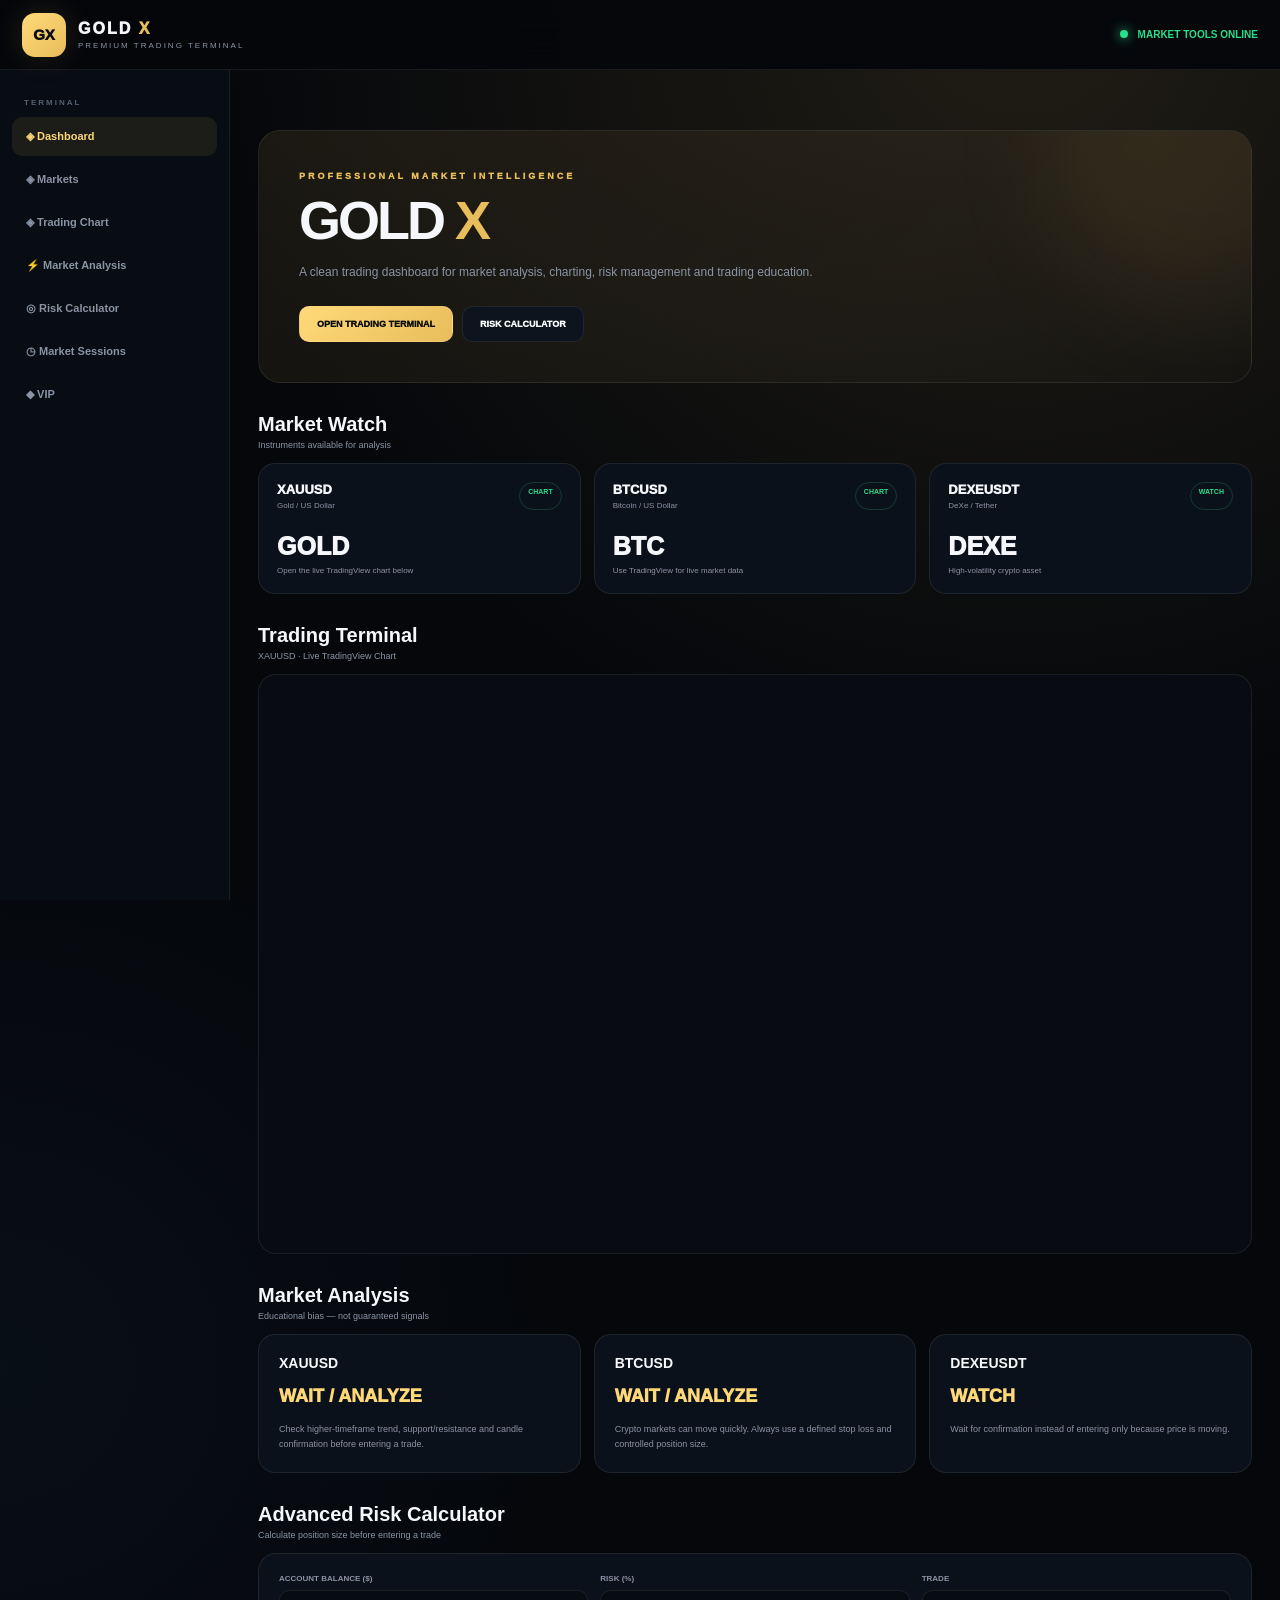
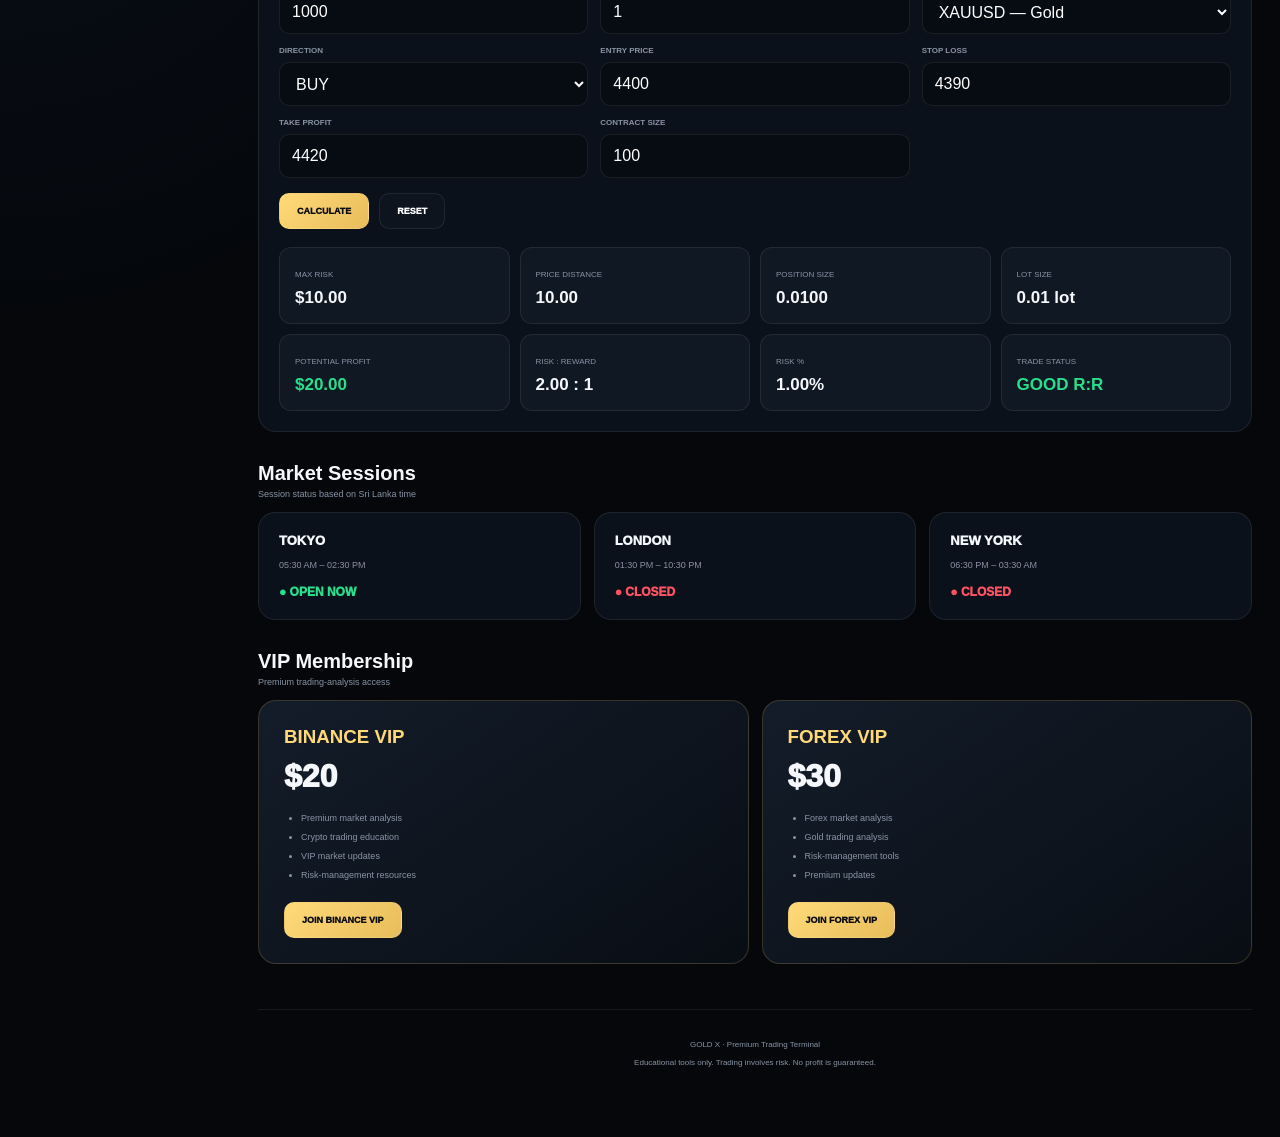
==== commit 7ec8865e: "Update index.html" ====
--- a/index.html
+++ b/index.html
@@ -2,27 +2,29 @@
 <html lang="en">
 <head>
 <meta charset="UTF-8">
-<meta name="viewport" content="width=device-width,initial-scale=1">
-<meta name="theme-color" content="#070a10">
-
-<title>ISHAN APEX — Premium Trading Terminal</title>
+<meta name="viewport" content="width=device-width, initial-scale=1.0">
+
+<title>ISHAN APEX | Premium Trading Terminal</title>
 
 <style>
 :root{
-  --bg:#070a10;
-  --panel:#0d131d;
-  --panel2:#111925;
-  --gold:#e6b85c;
-  --green:#35dc8a;
-  --red:#ff5d6c;
+  --bg:#05070b;
+  --panel:#0b111a;
+  --panel2:#101824;
+  --gold:#e8bd5b;
+  --gold2:#ffd978;
+  --green:#28df8b;
+  --red:#ff5364;
+  --blue:#4da3ff;
   --text:#f5f7fb;
-  --muted:#7d899a;
+  --muted:#8994a5;
   --border:rgba(255,255,255,.08);
-  --sidebar:235px;
 }
 
 *{
   box-sizing:border-box;
+  margin:0;
+  padding:0;
 }
 
 html{
@@ -30,153 +32,209 @@
 }
 
 body{
-  margin:0;
   background:
-    radial-gradient(circle at 80% -10%,rgba(230,184,92,.1),transparent 30%),
+    radial-gradient(circle at 80% 0%,rgba(232,189,91,.12),transparent 28%),
+    radial-gradient(circle at 0% 50%,rgba(77,163,255,.05),transparent 30%),
     var(--bg);
   color:var(--text);
-  font-family:Arial,sans-serif;
+  font-family:Arial,Helvetica,sans-serif;
 }
 
 a{
+  color:inherit;
   text-decoration:none;
-  color:inherit;
-}
-
-button,input{
+}
+
+button,
+input,
+select{
   font:inherit;
 }
 
-/* TOP BAR */
-
-.top{
-  height:64px;
+/* ================= HEADER ================= */
+
+.header{
+  height:70px;
   position:fixed;
   top:0;
   left:0;
   right:0;
-  z-index:20;
+  z-index:1000;
+
   display:flex;
   align-items:center;
   justify-content:space-between;
-  padding:0 18px;
-  background:rgba(7,10,16,.94);
-  backdrop-filter:blur(16px);
+
+  padding:0 22px;
+
+  background:rgba(5,7,11,.94);
+  backdrop-filter:blur(18px);
+
   border-bottom:1px solid var(--border);
 }
 
-.brand{
+.logoArea{
   display:flex;
   align-items:center;
-  gap:10px;
+  gap:12px;
 }
 
 .logo{
-  width:39px;
-  height:39px;
-  border-radius:11px;
+  width:44px;
+  height:44px;
+
   display:grid;
   place-items:center;
-  background:linear-gradient(135deg,#f5d47f,var(--gold));
-  color:#080a0e;
-  font-weight:900;
-}
-
-.brand b{
+
+  border-radius:13px;
+
+  background:linear-gradient(
+    135deg,
+    var(--gold2),
+    var(--gold)
+  );
+
+  color:#090b10;
+  font-weight:1000;
+  font-size:15px;
+
+  box-shadow:0 0 30px rgba(232,189,91,.15);
+}
+
+.brandTitle{
+  font-size:16px;
+  font-weight:1000;
   letter-spacing:2px;
-  color:#f4cf78;
-}
-
-.brand small{
-  display:block;
+}
+
+.brandTitle span{
+  color:var(--gold);
+}
+
+.brandSub{
+  margin-top:3px;
   color:var(--muted);
-  font-size:7px;
-  letter-spacing:1.7px;
-  margin-top:2px;
-}
-
-.status{
-  font-size:9px;
+  font-size:8px;
+  letter-spacing:2px;
+}
+
+.marketStatus{
   color:var(--green);
+  font-size:10px;
   font-weight:800;
 }
 
-.dot{
+.marketStatus span{
   display:inline-block;
-  width:7px;
-  height:7px;
+  width:8px;
+  height:8px;
   border-radius:50%;
   background:var(--green);
-  margin-right:6px;
-}
-
-/* LAYOUT */
-
-.layout{
-  padding-top:64px;
-}
-
-.side{
+  margin-right:7px;
+  box-shadow:0 0 12px var(--green);
+}
+
+/* ================= SIDEBAR ================= */
+
+.sidebar{
   position:fixed;
-  top:64px;
+  top:70px;
+  left:0;
   bottom:0;
-  width:var(--sidebar);
-  padding:18px 12px;
-  background:#090d14;
+
+  width:230px;
+
+  padding:20px 12px;
+
+  background:#080c13;
   border-right:1px solid var(--border);
-}
-
-.side a{
+
+  z-index:50;
+}
+
+.navTitle{
+  color:#566174;
+  font-size:8px;
+  font-weight:900;
+  letter-spacing:2px;
+  margin:8px 12px 10px;
+}
+
+.nav{
   display:block;
-  padding:12px;
+  padding:13px 14px;
+  margin:4px 0;
+
   border-radius:10px;
+
   color:var(--muted);
-  font-size:10px;
+  font-size:11px;
   font-weight:800;
-  margin:3px 0;
-}
-
-.side a:hover,
-.side a.active{
-  background:rgba(230,184,92,.09);
-  color:#f4cf78;
-}
+
+  transition:.2s;
+}
+
+.nav:hover,
+.nav.active{
+  background:rgba(232,189,91,.09);
+  color:var(--gold2);
+}
+
+/* ================= MAIN ================= */
 
 .main{
-  margin-left:var(--sidebar);
-  padding:28px;
-  max-width:1500px;
-}
-
-/* HERO */
+  margin-left:230px;
+  padding:100px 28px 40px;
+  max-width:1600px;
+}
+
+/* ================= HERO ================= */
 
 .hero{
-  padding:35px;
+  padding:40px;
+
   border:1px solid var(--border);
-  border-radius:20px;
+  border-radius:22px;
+
   background:
     linear-gradient(
       135deg,
-      rgba(230,184,92,.08),
+      rgba(232,189,91,.09),
       rgba(255,255,255,.015)
     );
-  display:flex;
-  justify-content:space-between;
-  gap:25px;
-  align-items:center;
+
+  position:relative;
+  overflow:hidden;
+}
+
+.hero:after{
+  content:"";
+  position:absolute;
+  width:300px;
+  height:300px;
+  right:-100px;
+  top:-120px;
+
+  border-radius:50%;
+
+  background:rgba(232,189,91,.08);
+  filter:blur(50px);
 }
 
 .eyebrow{
-  font-size:8px;
-  letter-spacing:2px;
   color:var(--gold);
-  font-weight:900;
+  font-size:9px;
+  font-weight:1000;
+  letter-spacing:3px;
 }
 
 .hero h1{
-  font-size:52px;
-  margin:10px 0 8px;
-  letter-spacing:-2px;
+  margin-top:12px;
+
+  font-size:54px;
+  line-height:1;
+
+  letter-spacing:-3px;
 }
 
 .hero h1 span{
@@ -184,324 +242,473 @@
 }
 
 .hero p{
-  max-width:650px;
+  max-width:700px;
+  margin-top:15px;
+
   color:var(--muted);
-  line-height:1.7;
   font-size:12px;
-}
-
-/* BUTTON */
+  line-height:1.8;
+}
+
+.btnRow{
+  display:flex;
+  gap:9px;
+  margin-top:22px;
+  flex-wrap:wrap;
+}
 
 .btn{
-  display:inline-block;
-  padding:12px 16px;
+  border:1px solid var(--border);
   border-radius:10px;
-  border:1px solid var(--border);
+
+  padding:12px 17px;
+
+  cursor:pointer;
+
   font-size:9px;
-  font-weight:900;
-  margin:5px 5px 0 0;
-  cursor:pointer;
-}
-
-.primary{
-  background:linear-gradient(135deg,#f3ce76,var(--gold));
-  color:#080a0e;
-}
-
-/* SECTION */
+  font-weight:1000;
+
+  transition:.2s;
+}
+
+.btn:hover{
+  transform:translateY(-2px);
+}
+
+.btnGold{
+  background:linear-gradient(
+    135deg,
+    var(--gold2),
+    var(--gold)
+  );
+
+  color:#090b10;
+}
+
+.btnDark{
+  background:#0d141e;
+  color:white;
+}
+
+/* ================= SECTION ================= */
 
 section{
-  margin-top:28px;
-}
-
-.head{
+  margin-top:30px;
+}
+
+.sectionHeader{
   display:flex;
   justify-content:space-between;
   align-items:end;
-  margin-bottom:12px;
-}
-
-.head h2{
-  margin:0;
-  font-size:18px;
-}
-
-.head p{
-  margin:4px 0 0;
+
+  margin-bottom:13px;
+}
+
+.sectionHeader h2{
+  font-size:20px;
+}
+
+.sectionHeader p{
+  margin-top:4px;
   color:var(--muted);
   font-size:9px;
 }
 
-/* CARDS */
-
-.grid{
+/* ================= MARKET CARDS ================= */
+
+.marketGrid{
+  display:grid;
+  grid-template-columns:repeat(3,1fr);
+  gap:13px;
+}
+
+.card{
+  background:var(--panel);
+
+  border:1px solid var(--border);
+  border-radius:17px;
+
+  padding:18px;
+
+  transition:.2s;
+}
+
+.card:hover{
+  border-color:rgba(232,189,91,.25);
+  transform:translateY(-2px);
+}
+
+.cardTop{
+  display:flex;
+  justify-content:space-between;
+}
+
+.symbol{
+  font-weight:1000;
+  font-size:13px;
+}
+
+.symbolName{
+  margin-top:4px;
+  color:var(--muted);
+  font-size:8px;
+}
+
+.live{
+  color:var(--green);
+  border:1px solid rgba(40,223,139,.2);
+  border-radius:20px;
+  padding:5px 8px;
+
+  font-size:7px;
+  font-weight:900;
+}
+
+.marketPrice{
+  margin-top:22px;
+  font-size:25px;
+  font-weight:1000;
+}
+
+.marketInfo{
+  margin-top:5px;
+  color:var(--muted);
+  font-size:8px;
+}
+
+/* ================= CHART ================= */
+
+.chartBox{
+  height:580px;
+
+  overflow:hidden;
+
+  background:#080c12;
+
+  border:1px solid var(--border);
+  border-radius:18px;
+}
+
+.chartBox iframe{
+  width:100%;
+  height:100%;
+  border:0;
+}
+
+/* ================= ANALYSIS ================= */
+
+.analysisGrid{
+  display:grid;
+  grid-template-columns:repeat(3,1fr);
+  gap:13px;
+}
+
+.analysis{
+  padding:20px;
+
+  border:1px solid var(--border);
+  border-radius:17px;
+
+  background:var(--panel);
+}
+
+.analysis h3{
+  font-size:14px;
+}
+
+.direction{
+  margin:15px 0;
+
+  font-size:18px;
+  font-weight:1000;
+}
+
+.buy{
+  color:var(--green);
+}
+
+.sell{
+  color:var(--red);
+}
+
+.wait{
+  color:var(--gold2);
+}
+
+.analysisText{
+  color:var(--muted);
+  font-size:9px;
+  line-height:1.7;
+}
+
+/* ================= CALCULATOR ================= */
+
+.calculator{
+  background:var(--panel);
+
+  border:1px solid var(--border);
+  border-radius:18px;
+
+  padding:20px;
+}
+
+.calcGrid{
   display:grid;
   grid-template-columns:repeat(3,1fr);
   gap:12px;
 }
 
-.card,
-.panel{
-  background:var(--panel);
-  border:1px solid var(--border);
-  border-radius:15px;
-}
-
-.card{
-  padding:16px;
-}
-
-.topline{
-  display:flex;
-  justify-content:space-between;
-  align-items:center;
-}
-
-.symbol{
-  font-weight:900;
-  font-size:12px;
-}
-
-.name{
+.field label{
+  display:block;
+
+  margin-bottom:7px;
+
   color:var(--muted);
   font-size:8px;
-  margin-top:4px;
-}
-
-.badge{
-  font-size:7px;
-  color:var(--green);
-  border:1px solid rgba(53,220,138,.2);
-  padding:5px 7px;
-  border-radius:20px;
-}
-
-.price{
-  font-size:23px;
-  font-weight:900;
+  font-weight:800;
+}
+
+.field input,
+.field select{
+  width:100%;
+  height:44px;
+
+  border:1px solid var(--border);
+  border-radius:10px;
+
+  background:#070c13;
+  color:white;
+
+  padding:0 12px;
+
+  outline:none;
+}
+
+.field input:focus,
+.field select:focus{
+  border-color:rgba(232,189,91,.6);
+}
+
+.calcButtons{
+  display:flex;
+  gap:10px;
+  margin-top:15px;
+  flex-wrap:wrap;
+}
+
+/* ================= RESULTS ================= */
+
+.resultGrid{
   margin-top:18px;
-}
-
-.change{
-  font-size:8px;
-  margin-top:5px;
-  color:var(--green);
-}
-
-/* TRADINGVIEW */
-
-.chart{
-  height:500px;
-  overflow:hidden;
-}
-
-.chart iframe{
-  width:100%;
-  height:100%;
-  border:0;
-}
-
-/* SIGNALS */
-
-.signals{
-  display:grid;
-  grid-template-columns:repeat(3,1fr);
-  gap:12px;
-}
-
-.signal{
-  padding:18px;
-  border-radius:15px;
-  border:1px solid var(--border);
-  background:var(--panel);
-}
-
-.signal.buy{
-  box-shadow:inset 3px 0 var(--green);
-}
-
-.signal.sell{
-  box-shadow:inset 3px 0 var(--red);
-}
-
-.signal h3{
-  margin:0;
-  font-size:16px;
-}
-
-.signal .direction{
-  font-weight:900;
-  font-size:11px;
-  margin:12px 0;
-}
-
-.buy .direction{
-  color:var(--green);
-}
-
-.sell .direction{
-  color:var(--red);
-}
-
-.signal p{
-  font-size:9px;
-  color:var(--muted);
-  line-height:1.7;
-}
-
-.levels{
-  display:grid;
-  grid-template-columns:repeat(3,1fr);
-  gap:7px;
-}
-
-.level{
-  background:var(--panel2);
-  padding:9px;
-  border-radius:8px;
-  font-size:8px;
-}
-
-.level b{
-  display:block;
-  color:var(--text);
-  margin-top:3px;
-}
-
-/* VIP */
-
-.vip{
-  display:grid;
-  grid-template-columns:repeat(2,1fr);
-  gap:12px;
-}
-
-.vipbox{
-  padding:22px;
-  background:linear-gradient(145deg,#121a27,#0b1018);
-  border:1px solid rgba(230,184,92,.25);
-  border-radius:16px;
-}
-
-.vipbox h3{
-  margin:0;
-  color:#f4cf78;
-}
-
-.vipbox .cost{
-  font-size:28px;
-  font-weight:900;
-  margin:10px 0;
-}
-
-.vipbox li{
-  font-size:9px;
-  color:var(--muted);
-  margin:8px 0;
-}
-
-/* CALCULATOR */
-
-.form{
-  padding:18px;
-}
-
-.fields{
+
   display:grid;
   grid-template-columns:repeat(4,1fr);
   gap:10px;
 }
 
-.field label{
-  display:block;
+.resultBox{
+  background:var(--panel2);
+
+  border:1px solid var(--border);
+  border-radius:12px;
+
+  padding:15px;
+}
+
+.resultBox small{
   color:var(--muted);
   font-size:8px;
-  margin-bottom:6px;
-}
-
-.field input{
-  width:100%;
-  height:42px;
-  background:#080d14;
+}
+
+.resultBox strong{
+  display:block;
+
+  margin-top:7px;
+
+  font-size:17px;
+}
+
+/* ================= RR ================= */
+
+.rrGood{
+  color:var(--green);
+}
+
+.rrBad{
+  color:var(--red);
+}
+
+/* ================= SESSIONS ================= */
+
+.sessionGrid{
+  display:grid;
+  grid-template-columns:repeat(3,1fr);
+  gap:13px;
+}
+
+.session{
+  padding:20px;
+
+  background:var(--panel);
+
   border:1px solid var(--border);
-  border-radius:9px;
-  color:var(--text);
-  padding:0 10px;
-}
-
-.result{
-  margin-top:14px;
-  padding:14px;
-  border-radius:10px;
-  background:rgba(53,220,138,.07);
-  border:1px solid rgba(53,220,138,.15);
-  font-size:10px;
-}
-
-.warn{
-  color:#ffcf6b;
-  font-size:8px;
-  margin-top:10px;
-}
-
-/* FOOTER */
+  border-radius:17px;
+}
+
+.sessionName{
+  font-size:13px;
+  font-weight:1000;
+}
+
+.sessionTime{
+  margin-top:12px;
+
+  color:var(--muted);
+  font-size:9px;
+}
+
+.sessionStatus{
+  margin-top:15px;
+
+  font-size:12px;
+  font-weight:1000;
+}
+
+.open{
+  color:var(--green);
+}
+
+.closed{
+  color:var(--red);
+}
+
+/* ================= VIP ================= */
+
+.vipGrid{
+  display:grid;
+  grid-template-columns:repeat(2,1fr);
+  gap:13px;
+}
+
+.vip{
+  padding:25px;
+
+  background:
+    linear-gradient(
+      145deg,
+      #131c29,
+      #090e15
+    );
+
+  border:1px solid rgba(232,189,91,.2);
+  border-radius:18px;
+}
+
+.vip h3{
+  color:var(--gold2);
+}
+
+.vipPrice{
+  margin:10px 0 18px;
+
+  font-size:32px;
+  font-weight:1000;
+}
+
+.vip ul{
+  padding-left:17px;
+}
+
+.vip li{
+  margin:9px 0;
+
+  color:var(--muted);
+  font-size:9px;
+}
+
+/* ================= FOOTER ================= */
 
 footer{
+  margin-top:45px;
+
+  padding:30px;
+
+  border-top:1px solid var(--border);
+
   text-align:center;
-  padding:30px;
+
   color:var(--muted);
   font-size:8px;
-  border-top:1px solid var(--border);
-  margin-top:30px;
-}
-
-/* MOBILE */
+}
+
+/* ================= MOBILE ================= */
 
 @media(max-width:900px){
 
-  .side{
+  .sidebar{
     display:none;
   }
 
   .main{
     margin-left:0;
-    padding:15px;
-  }
-
-  .grid,
-  .signals{
+    padding:90px 13px 30px;
+  }
+
+  .marketGrid,
+  .analysisGrid,
+  .sessionGrid{
     grid-template-columns:1fr;
   }
 
-  .vip{
+  .vipGrid{
     grid-template-columns:1fr;
   }
 
-  .fields{
+  .calcGrid{
     grid-template-columns:1fr 1fr;
   }
 
+  .resultGrid{
+    grid-template-columns:1fr 1fr;
+  }
+
   .hero{
-    padding:22px;
+    padding:25px;
   }
 
   .hero h1{
     font-size:40px;
   }
 
-  .status{
+  .marketStatus{
     display:none;
   }
 }
 
 @media(max-width:520px){
 
-  .fields{
+  .header{
+    padding:0 13px;
+  }
+
+  .brandTitle{
+    font-size:13px;
+  }
+
+  .brandSub{
+    font-size:6px;
+  }
+
+  .calcGrid{
     grid-template-columns:1fr;
   }
 
-  .chart{
-    height:420px;
+  .resultGrid{
+    grid-template-columns:1fr;
+  }
+
+  .chartBox{
+    height:430px;
   }
 
   .hero h1{
@@ -513,765 +720,1273 @@
 
 <body>
 
-<header class="top">
-
-<div class="brand">
-
-<div class="logo">
-IA
-</div>
-
-<div>
-<b>ISHAN APEX</b>
-<small>PREMIUM TRADING TERMINAL</small>
-</div>
-
-</div>
-
-<div class="status">
-<span class="dot"></span>
-MARKETS LIVE
-</div>
+<!-- ================= HEADER ================= -->
+
+<header class="header">
+
+  <div class="logoArea">
+
+    <div class="logo">
+      GX
+    </div>
+
+    <div>
+      <div class="brandTitle">
+        GOLD <span>X</span>
+      </div>
+
+      <div class="brandSub">
+        PREMIUM TRADING TERMINAL
+      </div>
+    </div>
+
+  </div>
+
+  <div class="marketStatus">
+    <span></span>
+    MARKET TOOLS ONLINE
+  </div>
 
 </header>
 
 
-<div class="layout">
-
-<aside class="side">
-
-<a class="active" href="#home">⌂ Dashboard</a>
-
-<a href="#markets">
-◈ Live Markets
-</a>
-
-<a href="#terminal">
-▣ Trading Chart
-</a>
-
-<a href="#signals">
-⚡ VIP Signals
-</a>
-
-<a href="#vip">
-◆ VIP Membership
-</a>
-
-<a href="#calculator">
-◎ Risk Calculator
-</a>
-
-<a href="#sessions">
-◷ Sessions
-</a>
+<!-- ================= SIDEBAR ================= -->
+
+<aside class="sidebar">
+
+  <div class="navTitle">
+    TERMINAL
+  </div>
+
+  <a class="nav active" href="#home">
+    ◈ Dashboard
+  </a>
+
+  <a class="nav" href="#markets">
+    ◈ Markets
+  </a>
+
+  <a class="nav" href="#chart">
+    ◈ Trading Chart
+  </a>
+
+  <a class="nav" href="#analysis">
+    ⚡ Market Analysis
+  </a>
+
+  <a class="nav" href="#calculator">
+    ◎ Risk Calculator
+  </a>
+
+  <a class="nav" href="#sessions">
+    ◷ Market Sessions
+  </a>
+
+  <a class="nav" href="#vip">
+    ◆ VIP
+  </a>
 
 </aside>
 
 
+<!-- ================= MAIN ================= -->
+
 <main class="main">
 
 
-<!-- HERO -->
+<!-- ================= HERO ================= -->
 
 <section id="home" class="hero">
 
-<div>
-
-<div class="eyebrow">
-PROFESSIONAL MARKET INTELLIGENCE
-</div>
-
-<h1>
-ISHAN <span>APEX</span>
-</h1>
-
-<p>
-Premium market-analysis dashboard with live charts,
-educational trade ideas, risk tools and VIP access.
-</p>
-
-<a class="btn primary" href="#terminal">
-OPEN TERMINAL
-</a>
-
-<a class="btn" href="#signals">
-VIEW SIGNALS
-</a>
-
-</div>
-
-<div style="font-size:55px">
-◉
-</div>
+  <div>
+
+    <div class="eyebrow">
+      PROFESSIONAL MARKET INTELLIGENCE
+    </div>
+
+    <h1>
+      GOLD <span>X</span>
+    </h1>
+
+    <p>
+      A clean trading dashboard for market analysis,
+      charting, risk management and trading education.
+    </p>
+
+    <div class="btnRow">
+
+      <a
+        class="btn btnGold"
+        href="#chart">
+        OPEN TRADING TERMINAL
+      </a>
+
+      <a
+        class="btn btnDark"
+        href="#calculator">
+        RISK CALCULATOR
+      </a>
+
+    </div>
+
+  </div>
 
 </section>
 
 
-<!-- MARKETS -->
+<!-- ================= MARKETS ================= -->
 
 <section id="markets">
 
-<div class="head">
-
-<div>
-<h2>Live Markets</h2>
-<p>TradingView market data</p>
-</div>
-
-</div>
-
-
-<div class="grid">
-
-
-<div class="card">
-
-<div class="topline">
-
-<div>
-
-<div class="symbol">
-XAUUSD
-</div>
-
-<div class="name">
-Gold / US Dollar
-</div>
-
-</div>
-
-<span class="badge">
-LIVE
-</span>
-
-</div>
-
-<div class="price">
-OPEN CHART
-</div>
-
-<div class="change">
-● TradingView feed
-</div>
-
-</div>
-
-
-
-<div class="card">
-
-<div class="topline">
-
-<div>
-
-<div class="symbol">
-BTCUSD
-</div>
-
-<div class="name">
-Bitcoin / US Dollar
-</div>
-
-</div>
-
-<span class="badge">
-LIVE
-</span>
-
-</div>
-
-<div class="price">
-OPEN CHART
-</div>
-
-<div class="change">
-● TradingView feed
-</div>
-
-</div>
-
-
-
-<div class="card">
-
-<div class="topline">
-
-<div>
-
-<div class="symbol">
-DEXEUSDT
-</div>
-
-<div class="name">
-DeXe / Tether
-</div>
-
-</div>
-
-<span class="badge">
-WATCH
-</span>
-
-</div>
-
-<div class="price">
-OPEN CHART
-</div>
-
-<div class="change">
-● Market watch
-</div>
-
-</div>
-
-</div>
+  <div class="sectionHeader">
+
+    <div>
+      <h2>Market Watch</h2>
+
+      <p>
+        Instruments available for analysis
+      </p>
+    </div>
+
+  </div>
+
+
+  <div class="marketGrid">
+
+
+    <div class="card">
+
+      <div class="cardTop">
+
+        <div>
+          <div class="symbol">
+            XAUUSD
+          </div>
+
+          <div class="symbolName">
+            Gold / US Dollar
+          </div>
+        </div>
+
+        <div class="live">
+          CHART
+        </div>
+
+      </div>
+
+      <div class="marketPrice">
+        GOLD
+      </div>
+
+      <div class="marketInfo">
+        Open the live TradingView chart below
+      </div>
+
+    </div>
+
+
+    <div class="card">
+
+      <div class="cardTop">
+
+        <div>
+          <div class="symbol">
+            BTCUSD
+          </div>
+
+          <div class="symbolName">
+            Bitcoin / US Dollar
+          </div>
+        </div>
+
+        <div class="live">
+          CHART
+        </div>
+
+      </div>
+
+      <div class="marketPrice">
+        BTC
+      </div>
+
+      <div class="marketInfo">
+        Use TradingView for live market data
+      </div>
+
+    </div>
+
+
+    <div class="card">
+
+      <div class="cardTop">
+
+        <div>
+          <div class="symbol">
+            DEXEUSDT
+          </div>
+
+          <div class="symbolName">
+            DeXe / Tether
+          </div>
+        </div>
+
+        <div class="live">
+          WATCH
+        </div>
+
+      </div>
+
+      <div class="marketPrice">
+        DEXE
+      </div>
+
+      <div class="marketInfo">
+        High-volatility crypto asset
+      </div>
+
+    </div>
+
+
+  </div>
 
 </section>
 
 
-<!-- TRADINGVIEW -->
-
-<section id="terminal">
-
-<div class="head">
-
-<div>
-
-<h2>
-Trading Terminal
-</h2>
-
-<p>
-XAUUSD · 15 Minute · Live TradingView Chart
-</p>
-
-</div>
-
-</div>
-
-
-<div class="panel chart">
-
-<iframe
-src="https://www.tradingview.com/widgetembed/?frameElementId=tradingview_chart&symbol=OANDA%3AXAUUSD&interval=15&hidesidetoolbar=0&symboledit=1&saveimage=0&theme=dark&style=1&timezone=Asia%2FColombo&withdateranges=1&hideideas=1&hidevolume=0&locale=en&enablepublishing=0&hidelegend=0&calendar=0"
-allowfullscreen>
-</iframe>
-
-</div>
+<!-- ================= TRADINGVIEW ================= -->
+
+<section id="chart">
+
+  <div class="sectionHeader">
+
+    <div>
+
+      <h2>
+        Trading Terminal
+      </h2>
+
+      <p>
+        XAUUSD · Live TradingView Chart
+      </p>
+
+    </div>
+
+  </div>
+
+
+  <div class="chartBox">
+
+    <iframe
+      src="https://www.tradingview.com/widgetembed/?frameElementId=tradingview_chart&symbol=OANDA%3AXAUUSD&interval=15&hidesidetoolbar=0&symboledit=1&saveimage=0&theme=dark&style=1&timezone=Asia%2FColombo&withdateranges=1&hideideas=1&hidevolume=0&locale=en&enablepublishing=0&hidelegend=0&calendar=0"
+      allowfullscreen>
+    </iframe>
+
+  </div>
 
 </section>
 
 
-<!-- SIGNALS -->
-
-<section id="signals">
-
-<div class="head">
-
-<div>
-
-<h2>
-VIP Signal Board
-</h2>
-
-<p>
-Demo/analysis cards — verify market conditions before trading.
-</p>
-
-</div>
-
-</div>
-
-
-<div class="signals">
-
-
-<div class="signal buy">
-
-<h3>
-XAUUSD
-</h3>
-
-<div class="direction">
-▲ BUY IDEA
-</div>
-
-<div class="levels">
-
-<div class="level">
-ENTRY
-<b>Market</b>
-</div>
-
-<div class="level">
-TP
-<b>Set manually</b>
-</div>
-
-<div class="level">
-SL
-<b>Required</b>
-</div>
-
-</div>
-
-<p>
-Template only. Do not treat demo signals as guaranteed results.
-</p>
-
-</div>
-
-
-
-<div class="signal sell">
-
-<h3>
-GBPCHF
-</h3>
-
-<div class="direction">
-▼ SELL IDEA
-</div>
-
-<div class="levels">
-
-<div class="level">
-ENTRY
-<b>Market</b>
-</div>
-
-<div class="level">
-TP
-<b>Set manually</b>
-</div>
-
-<div class="level">
-SL
-<b>Required</b>
-</div>
-
-</div>
-
-<p>
-Confirm trend, structure and risk before entering.
-</p>
-
-</div>
-
-
-
-<div class="signal buy">
-
-<h3>
-DEXEUSDT
-</h3>
-
-<div class="direction">
-▲ WATCH / BUY BIAS
-</div>
-
-<div class="levels">
-
-<div class="level">
-ENTRY
-<b>Wait</b>
-</div>
-
-<div class="level">
-TP
-<b>Plan</b>
-</div>
-
-<div class="level">
-SL
-<b>Required</b>
-</div>
-
-</div>
-
-<p>
-Crypto is volatile. Never present projected returns as guaranteed.
-</p>
-
-</div>
-
-
-</div>
+<!-- ================= ANALYSIS ================= -->
+
+<section id="analysis">
+
+  <div class="sectionHeader">
+
+    <div>
+
+      <h2>
+        Market Analysis
+      </h2>
+
+      <p>
+        Educational bias — not guaranteed signals
+      </p>
+
+    </div>
+
+  </div>
+
+
+  <div class="analysisGrid">
+
+
+    <div class="analysis">
+
+      <h3>
+        XAUUSD
+      </h3>
+
+      <div class="direction wait">
+        WAIT / ANALYZE
+      </div>
+
+      <div class="analysisText">
+        Check higher-timeframe trend,
+        support/resistance and candle confirmation
+        before entering a trade.
+      </div>
+
+    </div>
+
+
+    <div class="analysis">
+
+      <h3>
+        BTCUSD
+      </h3>
+
+      <div class="direction wait">
+        WAIT / ANALYZE
+      </div>
+
+      <div class="analysisText">
+        Crypto markets can move quickly.
+        Always use a defined stop loss
+        and controlled position size.
+      </div>
+
+    </div>
+
+
+    <div class="analysis">
+
+      <h3>
+        DEXEUSDT
+      </h3>
+
+      <div class="direction wait">
+        WATCH
+      </div>
+
+      <div class="analysisText">
+        Wait for confirmation instead of
+        entering only because price is moving.
+      </div>
+
+    </div>
+
+
+  </div>
 
 </section>
 
 
-<!-- VIP -->
+<!-- ================= CALCULATOR ================= -->
+
+<section id="calculator">
+
+  <div class="sectionHeader">
+
+    <div>
+
+      <h2>
+        Advanced Risk Calculator
+      </h2>
+
+      <p>
+        Calculate position size before entering a trade
+      </p>
+
+    </div>
+
+  </div>
+
+
+  <div class="calculator">
+
+
+    <div class="calcGrid">
+
+
+      <div class="field">
+
+        <label>
+          ACCOUNT BALANCE ($)
+        </label>
+
+        <input
+          id="balance"
+          type="number"
+          value="1000"
+          min="0"
+          step="0.01">
+
+      </div>
+
+
+      <div class="field">
+
+        <label>
+          RISK (%)
+        </label>
+
+        <input
+          id="riskPercent"
+          type="number"
+          value="1"
+          min="0"
+          step="0.1">
+
+      </div>
+
+
+      <div class="field">
+
+        <label>
+          TRADE
+        </label>
+
+        <select id="asset">
+
+          <option value="XAU">
+            XAUUSD — Gold
+          </option>
+
+          <option value="FOREX">
+            FOREX
+          </option>
+
+          <option value="CRYPTO">
+            CRYPTO
+          </option>
+
+        </select>
+
+      </div>
+
+
+      <div class="field">
+
+        <label>
+          DIRECTION
+        </label>
+
+        <select id="direction">
+
+          <option value="BUY">
+            BUY
+          </option>
+
+          <option value="SELL">
+            SELL
+          </option>
+
+        </select>
+
+      </div>
+
+
+      <div class="field">
+
+        <label>
+          ENTRY PRICE
+        </label>
+
+        <input
+          id="entry"
+          type="number"
+          value="4400"
+          step="0.01">
+
+      </div>
+
+
+      <div class="field">
+
+        <label>
+          STOP LOSS
+        </label>
+
+        <input
+          id="stop"
+          type="number"
+          value="4390"
+          step="0.01">
+
+      </div>
+
+
+      <div class="field">
+
+        <label>
+          TAKE PROFIT
+        </label>
+
+        <input
+          id="takeProfit"
+          type="number"
+          value="4420"
+          step="0.01">
+
+      </div>
+
+
+      <div class="field">
+
+        <label>
+          CONTRACT SIZE
+        </label>
+
+        <input
+          id="contract"
+          type="number"
+          value="100"
+          step="1">
+
+      </div>
+
+
+    </div>
+
+
+    <div class="calcButtons">
+
+      <button
+        class="btn btnGold"
+        onclick="calculateRisk()">
+
+        CALCULATE
+
+      </button>
+
+
+      <button
+        class="btn btnDark"
+        onclick="resetCalculator()">
+
+        RESET
+
+      </button>
+
+    </div>
+
+
+    <div class="resultGrid">
+
+
+      <div class="resultBox">
+
+        <small>
+          MAX RISK
+        </small>
+
+        <strong id="riskAmount">
+          $0.00
+        </strong>
+
+      </div>
+
+
+      <div class="resultBox">
+
+        <small>
+          PRICE DISTANCE
+        </small>
+
+        <strong id="priceDistance">
+          0.00
+        </strong>
+
+      </div>
+
+
+      <div class="resultBox">
+
+        <small>
+          POSITION SIZE
+        </small>
+
+        <strong id="positionSize">
+          0.00
+        </strong>
+
+      </div>
+
+
+      <div class="resultBox">
+
+        <small>
+          LOT SIZE
+        </small>
+
+        <strong id="lotSize">
+          0.00
+        </strong>
+
+      </div>
+
+
+      <div class="resultBox">
+
+        <small>
+          POTENTIAL PROFIT
+        </small>
+
+        <strong
+          id="profit"
+          class="rrGood">
+
+          $0.00
+
+        </strong>
+
+      </div>
+
+
+      <div class="resultBox">
+
+        <small>
+          RISK : REWARD
+        </small>
+
+        <strong id="rr">
+          0.00 : 1
+        </strong>
+
+      </div>
+
+
+      <div class="resultBox">
+
+        <small>
+          RISK %
+        </small>
+
+        <strong id="riskDisplay">
+          0%
+        </strong>
+
+      </div>
+
+
+      <div class="resultBox">
+
+        <small>
+          TRADE STATUS
+        </small>
+
+        <strong id="tradeStatus">
+          READY
+        </strong>
+
+      </div>
+
+
+    </div>
+
+
+  </div>
+
+</section>
+
+
+<!-- ================= SESSIONS ================= -->
+
+<section id="sessions">
+
+  <div class="sectionHeader">
+
+    <div>
+
+      <h2>
+        Market Sessions
+      </h2>
+
+      <p>
+        Session status based on Sri Lanka time
+      </p>
+
+    </div>
+
+  </div>
+
+
+  <div class="sessionGrid">
+
+
+    <div class="session">
+
+      <div class="sessionName">
+        TOKYO
+      </div>
+
+      <div class="sessionTime">
+        05:30 AM – 02:30 PM
+      </div>
+
+      <div
+        id="tokyoStatus"
+        class="sessionStatus">
+        CHECKING...
+      </div>
+
+    </div>
+
+
+    <div class="session">
+
+      <div class="sessionName">
+        LONDON
+      </div>
+
+      <div class="sessionTime">
+        01:30 PM – 10:30 PM
+      </div>
+
+      <div
+        id="londonStatus"
+        class="sessionStatus">
+        CHECKING...
+      </div>
+
+    </div>
+
+
+    <div class="session">
+
+      <div class="sessionName">
+        NEW YORK
+      </div>
+
+      <div class="sessionTime">
+        06:30 PM – 03:30 AM
+      </div>
+
+      <div
+        id="newyorkStatus"
+        class="sessionStatus">
+        CHECKING...
+      </div>
+
+    </div>
+
+
+  </div>
+
+</section>
+
+
+<!-- ================= VIP ================= -->
 
 <section id="vip">
 
-<div class="head">
-
-<div>
-
-<h2>
-VIP Membership
-</h2>
-
-<p>
-Connect your verified payment processor to the buttons.
-</p>
-
-</div>
-
-</div>
-
-
-<div class="vip">
-
-
-<div class="vipbox">
-
-<h3>
-BINANCE VIP
-</h3>
-
-<div class="cost">
-$20
-</div>
-
-<ul>
-
-<li>
-VIP market-analysis access
-</li>
-
-<li>
-Premium signal dashboard
-</li>
-
-<li>
-Member updates
-</li>
-
-</ul>
-
-<a
-class="btn primary"
-href="https://www.binance.com/"
-target="_blank">
-
-OPEN BINANCE
-
-</a>
-
-</div>
-
-
-
-<div class="vipbox">
-
-<h3>
-FOREX VIP
-</h3>
-
-<div class="cost">
-$30
-</div>
-
-<ul>
-
-<li>
-Premium forex analysis
-</li>
-
-<li>
-Signal dashboard access
-</li>
-
-<li>
-Risk-management resources
-</li>
-
-</ul>
-
-<button
-class="btn primary"
-onclick="alert('Connect your verified payment processor here.')">
-
-JOIN FOREX VIP
-
-</button>
-
-</div>
-
-
-</div>
+  <div class="sectionHeader">
+
+    <div>
+
+      <h2>
+        VIP Membership
+      </h2>
+
+      <p>
+        Premium trading-analysis access
+      </p>
+
+    </div>
+
+  </div>
+
+
+  <div class="vipGrid">
+
+
+    <div class="vip">
+
+      <h3>
+        BINANCE VIP
+      </h3>
+
+      <div class="vipPrice">
+        $20
+      </div>
+
+      <ul>
+
+        <li>
+          Premium market analysis
+        </li>
+
+        <li>
+          Crypto trading education
+        </li>
+
+        <li>
+          VIP market updates
+        </li>
+
+        <li>
+          Risk-management resources
+        </li>
+
+      </ul>
+
+      <div class="btnRow">
+
+        <button
+          class="btn btnGold"
+          onclick="showContact()">
+
+          JOIN BINANCE VIP
+
+        </button>
+
+      </div>
+
+    </div>
+
+
+    <div class="vip">
+
+      <h3>
+        FOREX VIP
+      </h3>
+
+      <div class="vipPrice">
+        $30
+      </div>
+
+      <ul>
+
+        <li>
+          Forex market analysis
+        </li>
+
+        <li>
+          Gold trading analysis
+        </li>
+
+        <li>
+          Risk-management tools
+        </li>
+
+        <li>
+          Premium updates
+        </li>
+
+      </ul>
+
+      <div class="btnRow">
+
+        <button
+          class="btn btnGold"
+          onclick="showContact()">
+
+          JOIN FOREX VIP
+
+        </button>
+
+      </div>
+
+    </div>
+
+
+  </div>
 
 </section>
 
 
-<!-- CALCULATOR -->
-
-<section id="calculator">
-
-<div class="head">
-
-<div>
-
-<h2>
-Risk Calculator
-</h2>
-
-<p>
-Simple position-risk estimate
-</p>
-
-</div>
-
-</div>
-
-
-<div class="panel form">
-
-<div class="fields">
-
-
-<div class="field">
-
-<label>
-ACCOUNT BALANCE ($)
-</label>
-
-<input
-id="bal"
-type="number"
-value="1000">
-
-</div>
-
-
-
-<div class="field">
-
-<label>
-RISK (%)
-</label>
-
-<input
-id="risk"
-type="number"
-value="1"
-step="0.1">
-
-</div>
-
-
-
-<div class="field">
-
-<label>
-STOP LOSS (POINTS)
-</label>
-
-<input
-id="sl"
-type="number"
-value="100">
-
-</div>
-
-
-
-<div class="field">
-
-<label>
-RISK AMOUNT
-</label>
-
-<input
-id="out"
-readonly>
-
-</div>
-
-
-</div>
-
-
-<button
-class="btn primary"
-onclick="calc()">
-
-CALCULATE
-
-</button>
-
-
-<div
-id="result"
-class="result">
-
-Enter your values and calculate.
-
-</div>
-
-
-<div class="warn">
-
-Educational tool only.
-It does not guarantee profit or prevent losses.
-
-</div>
-
-</div>
-
-</section>
-
-
-<!-- SESSIONS -->
-
-<section id="sessions">
-
-<div class="head">
-
-<div>
-
-<h2>
-Market Sessions
-</h2>
-
-<p>
-Approximate UTC session windows
-</p>
-
-</div>
-
-</div>
-
-
-<div class="grid">
-
-
-<div class="card">
-
-<b>
-Tokyo
-</b>
-
-<div
-class="price"
-id="tokyo">
-
-—
-
-</div>
-
-</div>
-
-
-
-<div class="card">
-
-<b>
-London
-</b>
-
-<div
-class="price"
-id="london">
-
-—
-
-</div>
-
-</div>
-
-
-
-<div class="card">
-
-<b>
-New York
-</b>
-
-<div
-class="price"
-id="ny">
-
-—
-
-</div>
-
-</div>
-
-
-</div>
-
-</section>
-
-
 <footer>
 
-ISHAN APEX — Premium Trading Terminal
-<br><br>
-Market data powered by TradingView.
-Trading involves substantial risk. No profit is guaranteed.
+  GOLD X · Premium Trading Terminal
+
+  <br><br>
+
+  Educational tools only.
+  Trading involves risk. No profit is guaranteed.
 
 </footer>
 
+
 </main>
 
-</div>
-
 
 <script>
 
-function calc(){
-
-const b =
-Number(document.getElementById("bal").value) || 0;
-
-const r =
-Number(document.getElementById("risk").value) || 0;
-
-const a =
-b * r / 100;
-
-document.getElementById("out").value =
-"$" + a.toFixed(2);
-
-document.getElementById("result").textContent =
-"Maximum planned risk: $" + a.toFixed(2);
-
-}
-
-calc();
-
-
-function sessions(){
-
-const h =
-new Date().getUTCHours();
-
-document.getElementById("tokyo").textContent =
-(h >= 0 && h < 9)
-? "OPEN"
-: "CLOSED";
-
-document.getElementById("london").textContent =
-(h >= 8 && h < 17)
-? "OPEN"
-: "CLOSED";
-
-document.getElementById("ny").textContent =
-(h >= 13 && h < 22)
-? "OPEN"
-: "CLOSED";
-
-}
-
-sessions();
+/* =====================================================
+   RISK CALCULATOR
+===================================================== */
+
+function calculateRisk(){
+
+  const balance =
+    Number(document.getElementById("balance").value);
+
+  const riskPercent =
+    Number(document.getElementById("riskPercent").value);
+
+  const entry =
+    Number(document.getElementById("entry").value);
+
+  const stop =
+    Number(document.getElementById("stop").value);
+
+  const tp =
+    Number(document.getElementById("takeProfit").value);
+
+  const contract =
+    Number(document.getElementById("contract").value);
+
+  const direction =
+    document.getElementById("direction").value;
+
+
+  if(
+    balance <= 0 ||
+    riskPercent <= 0 ||
+    entry <= 0 ||
+    stop <= 0 ||
+    tp <= 0 ||
+    contract <= 0
+  ){
+
+    alert("Please enter valid values.");
+
+    return;
+
+  }
+
+
+  /* Maximum dollar risk */
+
+  const riskAmount =
+    balance * (riskPercent / 100);
+
+
+  /* Price distance */
+
+  const stopDistance =
+    Math.abs(entry - stop);
+
+
+  const tpDistance =
+    Math.abs(tp - entry);
+
+
+  if(stopDistance === 0){
+
+    alert("Entry and Stop Loss cannot be the same.");
+
+    return;
+
+  }
+
+
+  /*
+    Position size calculation
+
+    Risk = Position Size × SL Distance × Contract Size
+
+    Position Size =
+    Risk / (SL Distance × Contract Size)
+  */
+
+  const positionSize =
+    riskAmount /
+    (stopDistance * contract);
+
+
+  /*
+    For XAUUSD:
+    1 standard lot = 100 oz
+
+    positionSize is expressed in lots
+    when contract size = 100.
+  */
+
+  const lots =
+    positionSize;
+
+
+  /* Potential profit */
+
+  const potentialProfit =
+    tpDistance *
+    contract *
+    positionSize;
+
+
+  /* Risk reward */
+
+  const rr =
+    tpDistance / stopDistance;
+
+
+  document.getElementById("riskAmount")
+    .innerText =
+    "$" + riskAmount.toFixed(2);
+
+
+  document.getElementById("priceDistance")
+    .innerText =
+    stopDistance.toFixed(2);
+
+
+  document.getElementById("positionSize")
+    .innerText =
+    positionSize.toFixed(4);
+
+
+  document.getElementById("lotSize")
+    .innerText =
+    lots.toFixed(2) + " lot";
+
+
+  document.getElementById("profit")
+    .innerText =
+    "$" + potentialProfit.toFixed(2);
+
+
+  document.getElementById("rr")
+    .innerText =
+    rr.toFixed(2) + " : 1";
+
+
+  document.getElementById("riskDisplay")
+    .innerText =
+    riskPercent.toFixed(2) + "%";
+
+
+  const status =
+    document.getElementById("tradeStatus");
+
+
+  if(rr >= 2){
+
+    status.innerText =
+      "GOOD R:R";
+
+    status.className =
+      "rrGood";
+
+  }
+  else if(rr >= 1){
+
+    status.innerText =
+      "ACCEPTABLE";
+
+    status.className =
+      "rrGood";
+
+  }
+  else{
+
+    status.innerText =
+      "LOW R:R";
+
+    status.className =
+      "rrBad";
+
+  }
+
+}
+
+
+/* =====================================================
+   RESET
+===================================================== */
+
+function resetCalculator(){
+
+  document.getElementById("balance").value = 1000;
+  document.getElementById("riskPercent").value = 1;
+  document.getElementById("entry").value = 4400;
+  document.getElementById("stop").value = 4390;
+  document.getElementById("takeProfit").value = 4420;
+  document.getElementById("contract").value = 100;
+
+  calculateRisk();
+
+}
+
+
+/* =====================================================
+   AUTO CALCULATE
+===================================================== */
+
+const calculatorInputs =
+  document.querySelectorAll(
+    "#calculator input, #calculator select"
+  );
+
+
+calculatorInputs.forEach(function(input){
+
+  input.addEventListener(
+    "input",
+    calculateRisk
+  );
+
+  input.addEventListener(
+    "change",
+    calculateRisk
+  );
+
+});
+
+
+/* =====================================================
+   MARKET SESSIONS
+===================================================== */
+
+function getSriLankaTime(){
+
+  const now =
+    new Date();
+
+  const parts =
+    new Intl.DateTimeFormat(
+      "en-US",
+      {
+        timeZone:"Asia/Colombo",
+        hour:"2-digit",
+        minute:"2-digit",
+        hour12:false
+      }
+    ).formatToParts(now);
+
+  let hour = 0;
+  let minute = 0;
+
+  parts.forEach(function(part){
+
+    if(part.type === "hour")
+      hour = Number(part.value);
+
+    if(part.type === "minute")
+      minute = Number(part.value);
+
+  });
+
+  return hour * 60 + minute;
+
+}
+
+
+function sessionOpen(
+  start,
+  end,
+  current
+){
+
+  if(start < end){
+
+    return current >= start &&
+           current < end;
+
+  }
+
+  return current >= start ||
+         current < end;
+
+}
+
+
+function updateSessions(){
+
+  const current =
+    getSriLankaTime();
+
+
+  /*
+    Sri Lanka time
+  */
+
+  const tokyo =
+    sessionOpen(
+      5 * 60 + 30,
+      14 * 60 + 30,
+      current
+    );
+
+
+  const london =
+    sessionOpen(
+      13 * 60 + 30,
+      22 * 60 + 30,
+      current
+    );
+
+
+  const newyork =
+    sessionOpen(
+      18 * 60 + 30,
+      3 * 60 + 30,
+      current
+    );
+
+
+  updateSessionElement(
+    "tokyoStatus",
+    tokyo
+  );
+
+  updateSessionElement(
+    "londonStatus",
+    london
+  );
+
+  updateSessionElement(
+    "newyorkStatus",
+    newyork
+  );
+
+}
+
+
+function updateSessionElement(
+  id,
+  isOpen
+){
+
+  const el =
+    document.getElementById(id);
+
+
+  if(isOpen){
+
+    el.innerText =
+      "● OPEN NOW";
+
+    el.className =
+      "sessionStatus open";
+
+  }
+  else{
+
+    el.innerText =
+      "● CLOSED";
+
+    el.className =
+      "sessionStatus closed";
+
+  }
+
+}
+
+
+/* =====================================================
+   VIP CONTACT
+===================================================== */
+
+function showContact(){
+
+  alert(
+    "VIP access: Contact GOLD X administration to complete your membership."
+  );
+
+}
+
+
+/* =====================================================
+   START
+===================================================== */
+
+calculateRisk();
+
+updateSessions();
 
 setInterval(
-sessions,
-30000
+  updateSessions,
+  30000
 );
 
 </script>
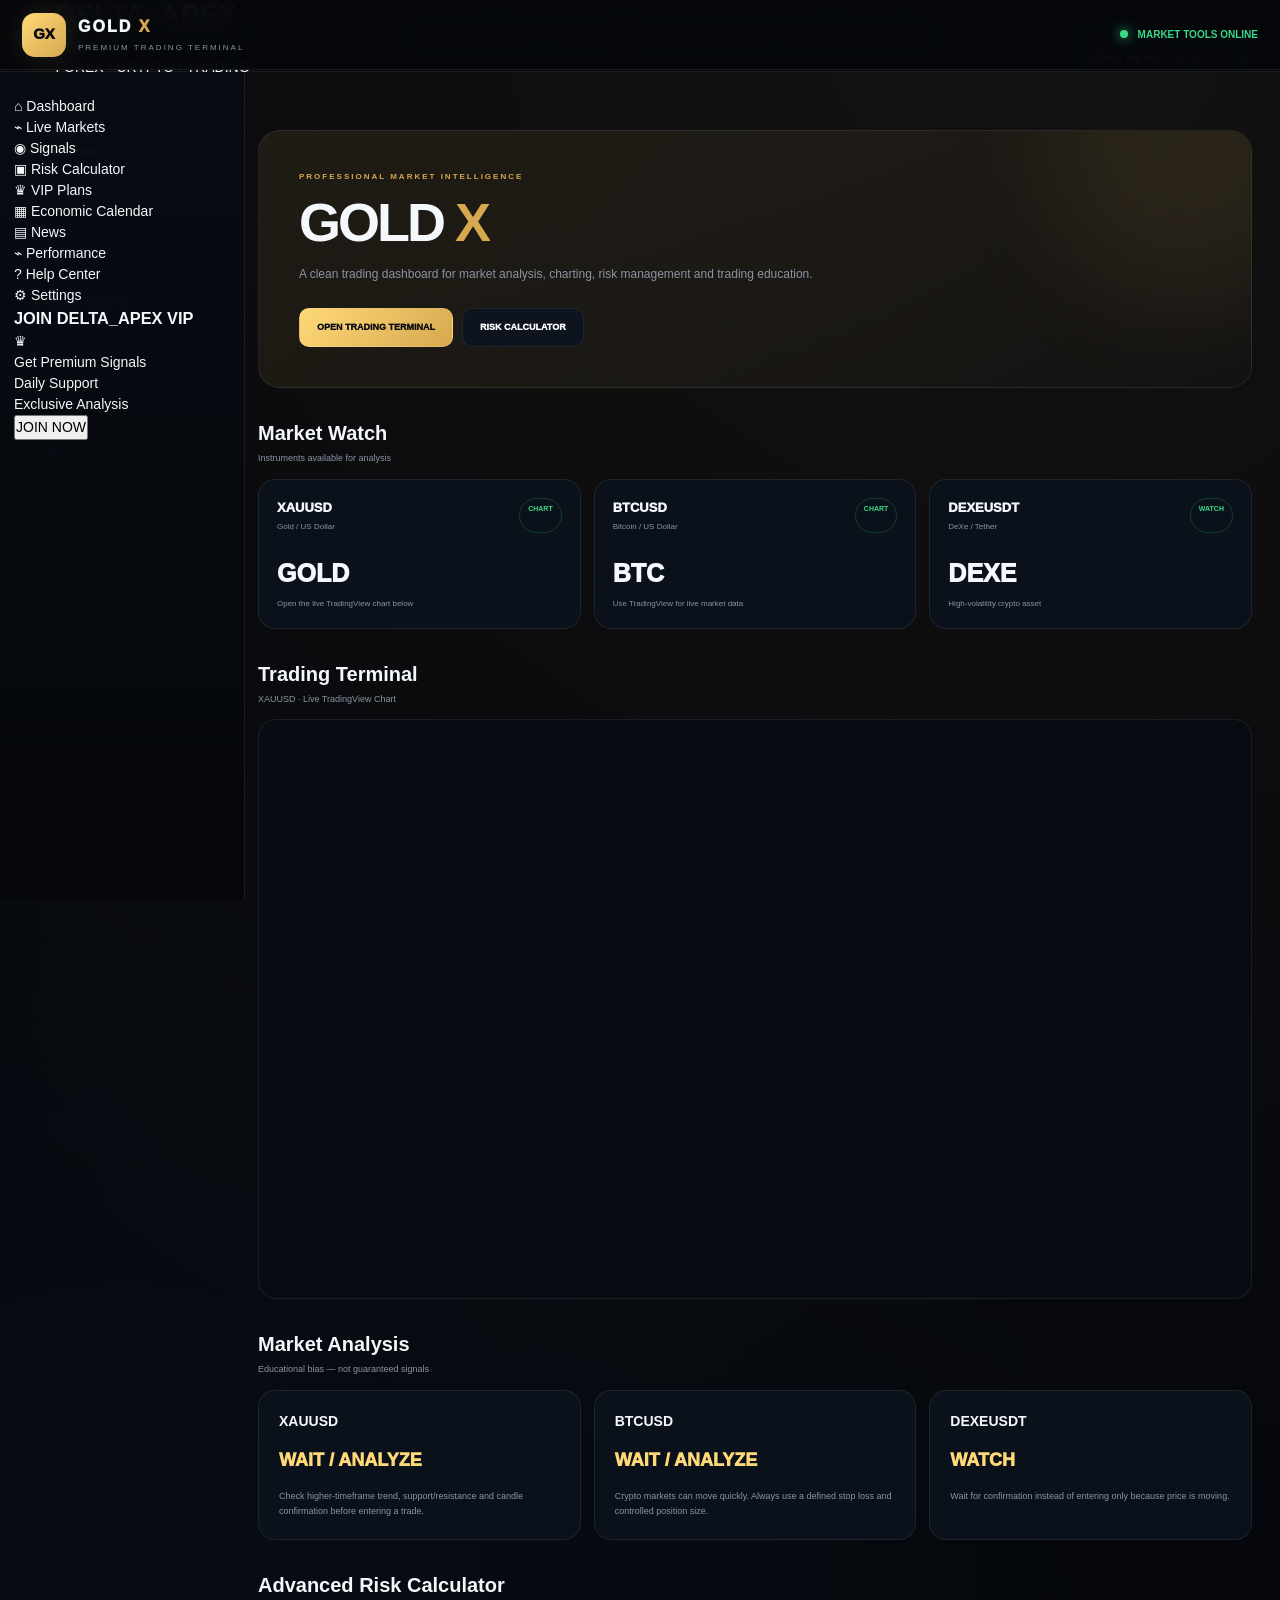
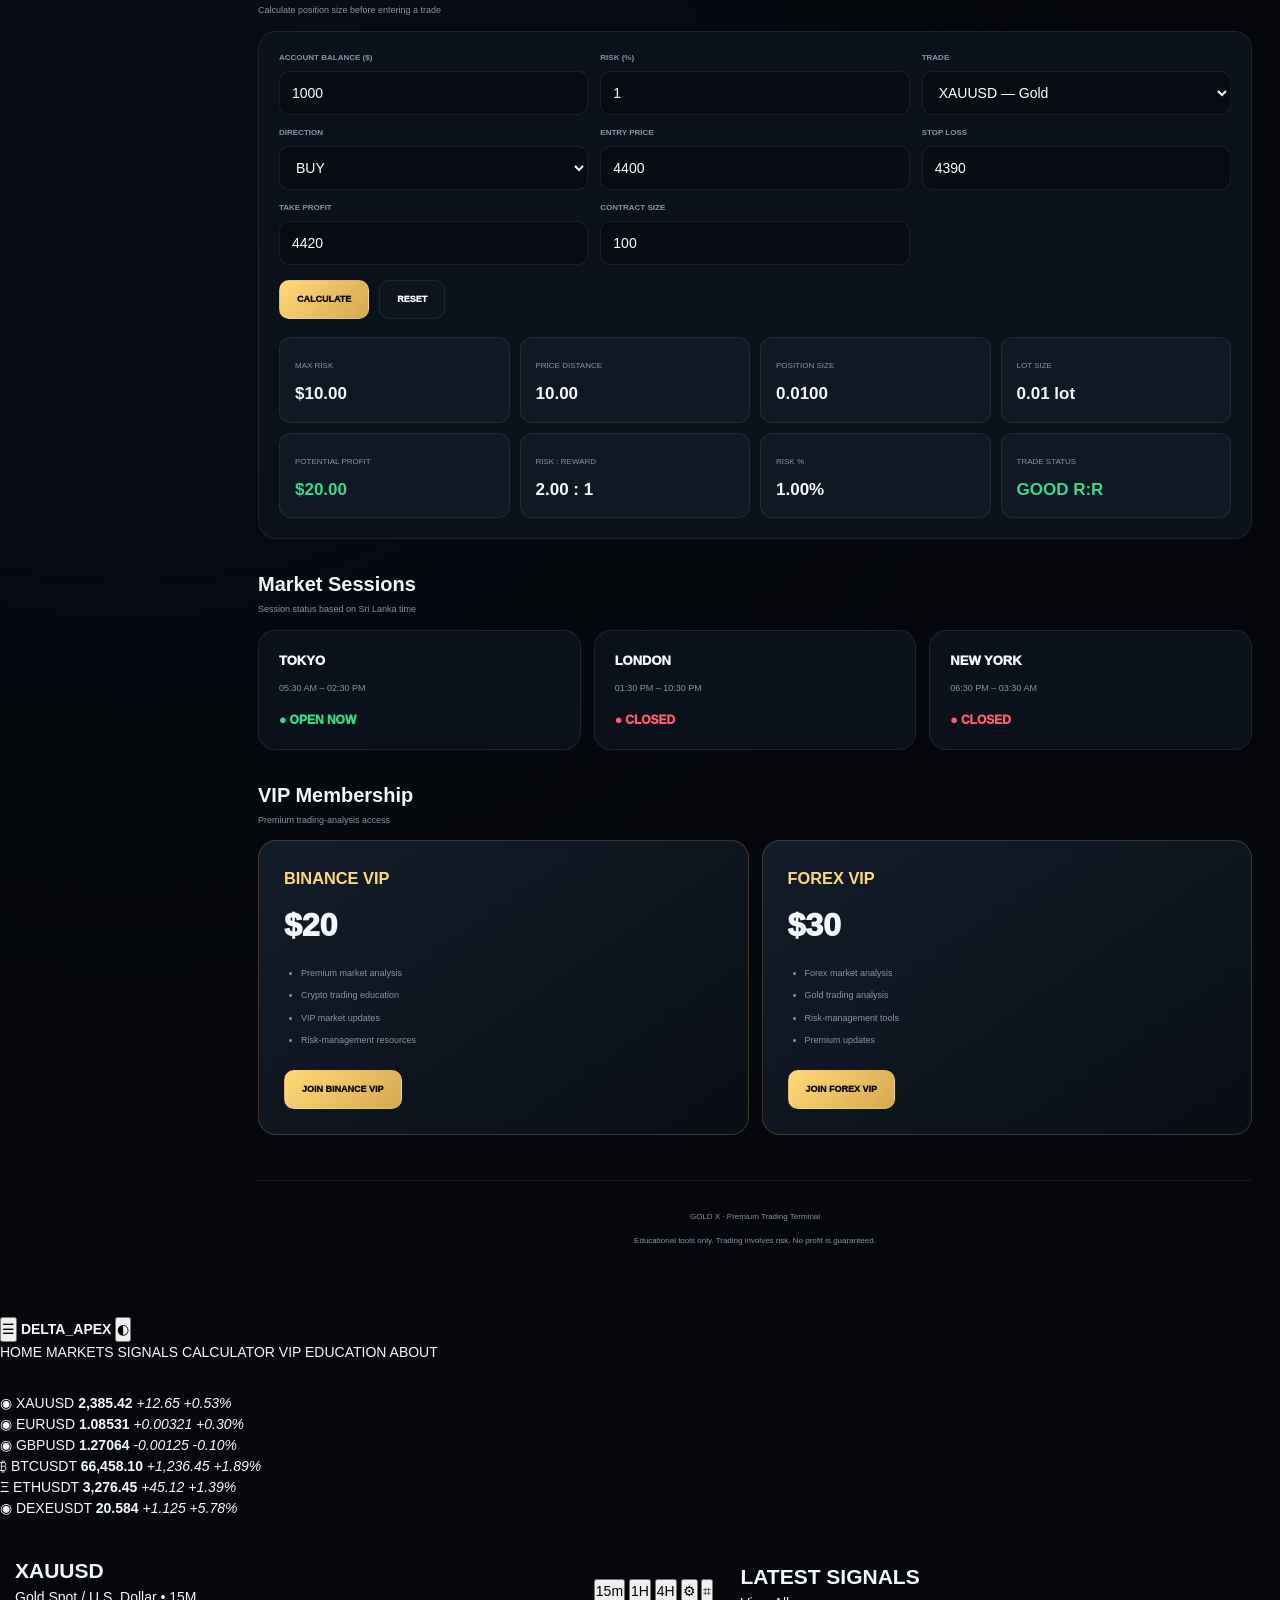
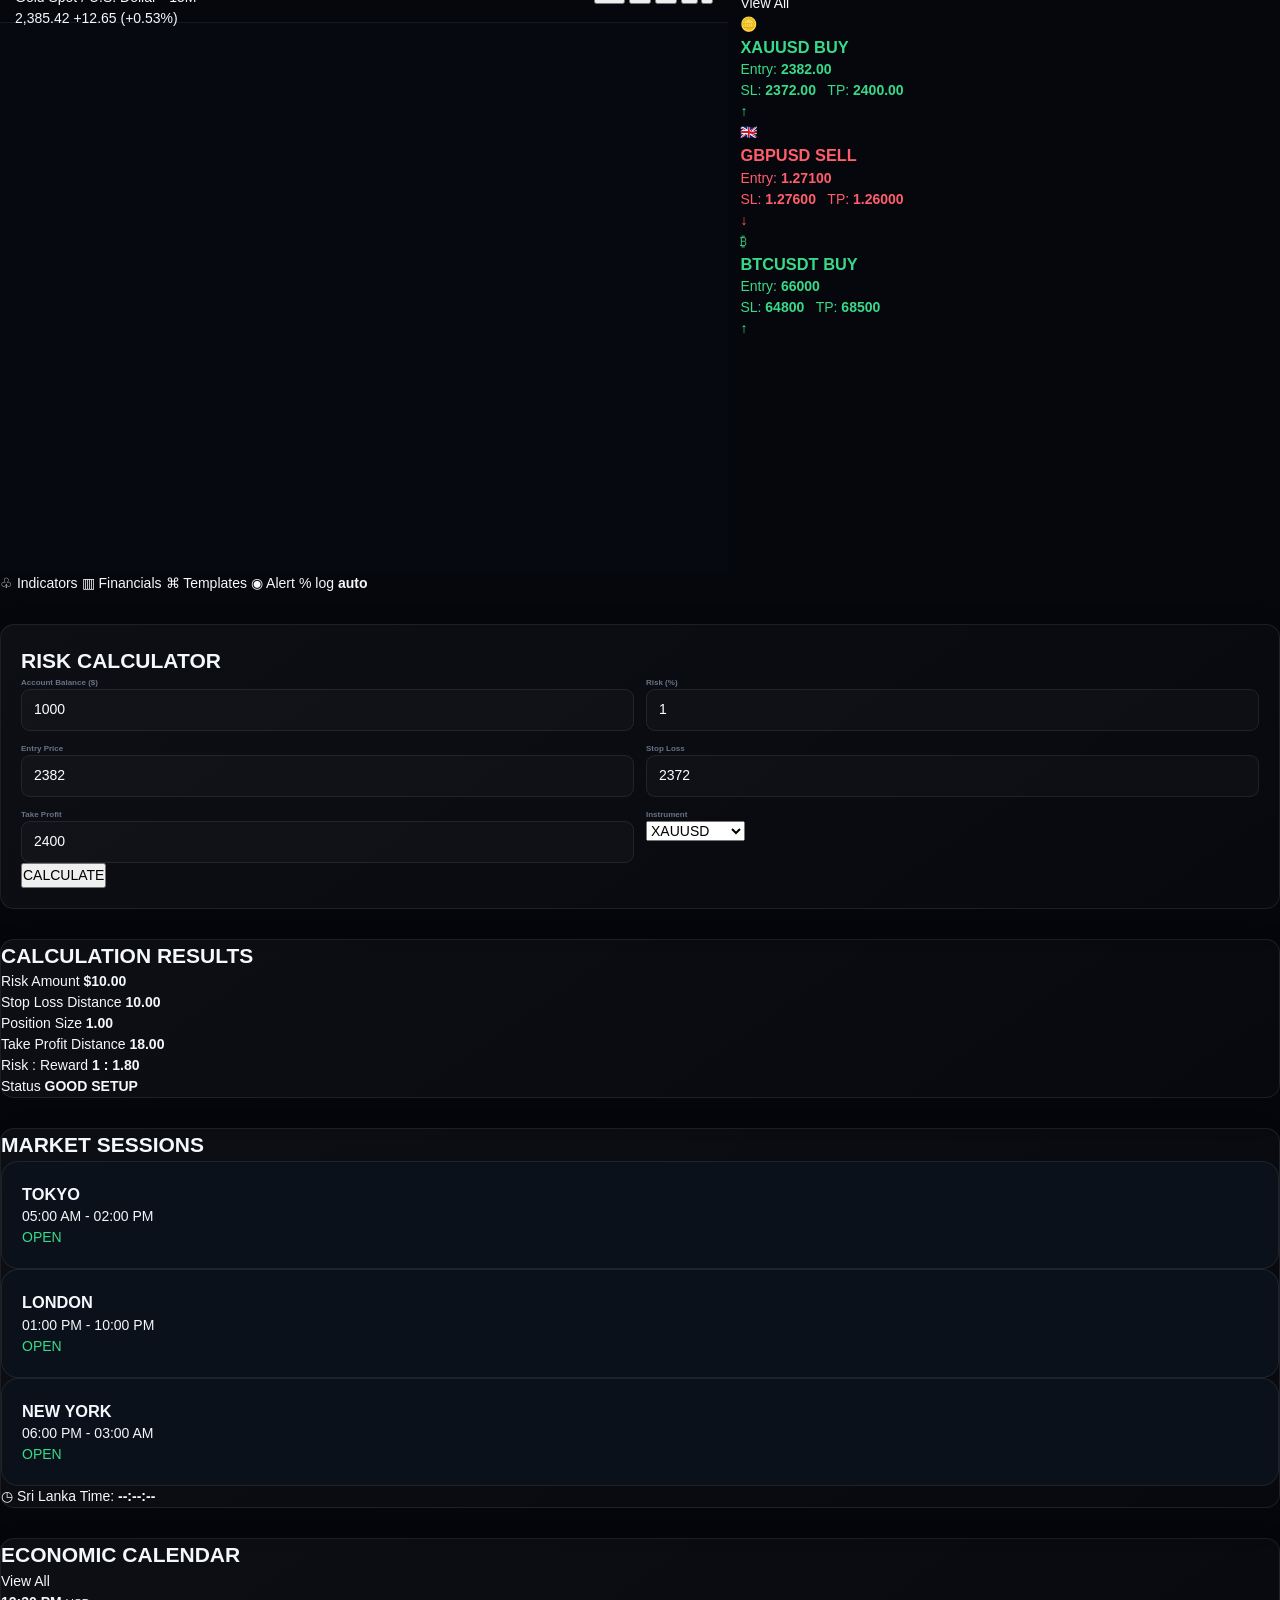
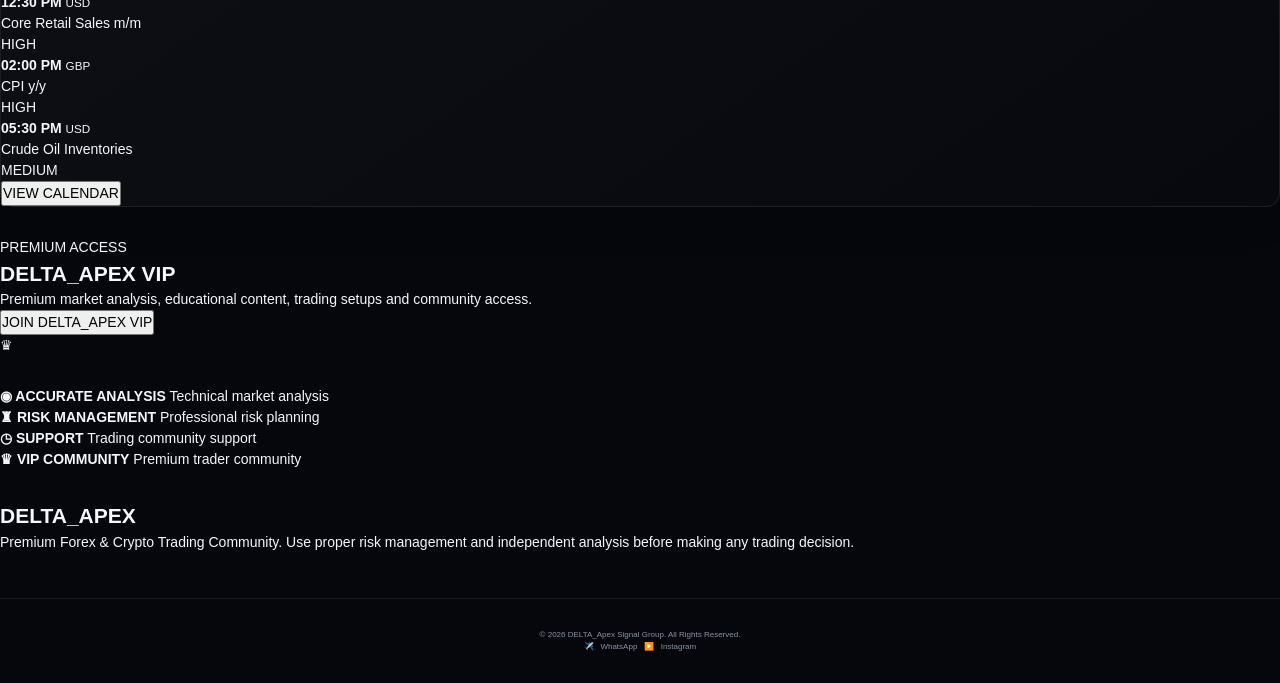
==== commit ad5022b5: "Update index.html" ====
--- a/index.html
+++ b/index.html
@@ -1993,3 +1993,516 @@
 
 </body>
 </html>
+<!DOCTYPE html>
+<html lang="en">
+<head>
+  <meta charset="UTF-8">
+  <meta name="viewport" content="width=device-width, initial-scale=1.0">
+
+  <title>DELTA_APEX | Premium Trading Terminal</title>
+
+  <link rel="stylesheet" href="style.css">
+</head>
+
+<body>
+
+  <!-- TOP BAR -->
+  <header class="topbar">
+
+    <div class="brand">
+      <div class="brand-logo">DA</div>
+
+      <div>
+        <h1>DELTA<span>_APEX</span></h1>
+        <small>Signal Group</small>
+        <p>FOREX • CRYPTO • TRADING</p>
+      </div>
+    </div>
+
+    <nav class="navbar">
+      <a class="active" href="#home">⌂ HOME</a>
+      <a href="#markets">◈ MARKETS</a>
+      <a href="#signals">⌁ SIGNALS</a>
+      <a href="#calculator">▣ CALCULATOR</a>
+      <a href="#vip">♛ VIP</a>
+      <a href="#education">▱ EDUCATION</a>
+      <a href="#about">ⓘ ABOUT</a>
+    </nav>
+
+    <div class="user-area">
+      <span class="notification">♧</span>
+      <div class="user">
+        <div class="avatar">IA</div>
+        <div>
+          <b>Ishan Apex</b>
+          <small>Premium Member</small>
+        </div>
+      </div>
+    </div>
+
+  </header>
+
+
+  <!-- MOBILE NAV -->
+  <div class="mobile-nav">
+    <button onclick="toggleMenu()">☰</button>
+    <strong>DELTA<span>_APEX</span></strong>
+    <button onclick="toggleTheme()">◐</button>
+  </div>
+
+  <div id="mobileMenu" class="mobile-menu">
+    <a href="#home">HOME</a>
+    <a href="#markets">MARKETS</a>
+    <a href="#signals">SIGNALS</a>
+    <a href="#calculator">CALCULATOR</a>
+    <a href="#vip">VIP</a>
+    <a href="#education">EDUCATION</a>
+    <a href="#about">ABOUT</a>
+  </div>
+
+
+  <main id="home">
+
+    <!-- MARKET TICKERS -->
+    <section id="markets" class="ticker-grid">
+
+      <div class="ticker-card">
+        <div>
+          <span>◉ XAUUSD</span>
+          <strong id="goldPrice">2,385.42</strong>
+          <em class="green">+12.65 +0.53%</em>
+        </div>
+        <div class="mini-chart gold"></div>
+      </div>
+
+      <div class="ticker-card">
+        <div>
+          <span>◉ EURUSD</span>
+          <strong>1.08531</strong>
+          <em class="green">+0.00321 +0.30%</em>
+        </div>
+        <div class="mini-chart"></div>
+      </div>
+
+      <div class="ticker-card">
+        <div>
+          <span>◉ GBPUSD</span>
+          <strong>1.27064</strong>
+          <em class="red">-0.00125 -0.10%</em>
+        </div>
+        <div class="mini-chart red-chart"></div>
+      </div>
+
+      <div class="ticker-card">
+        <div>
+          <span>₿ BTCUSDT</span>
+          <strong>66,458.10</strong>
+          <em class="green">+1,236.45 +1.89%</em>
+        </div>
+        <div class="mini-chart"></div>
+      </div>
+
+      <div class="ticker-card">
+        <div>
+          <span>Ξ ETHUSDT</span>
+          <strong>3,276.45</strong>
+          <em class="green">+45.12 +1.39%</em>
+        </div>
+        <div class="mini-chart"></div>
+      </div>
+
+      <div class="ticker-card">
+        <div>
+          <span>◉ DEXEUSDT</span>
+          <strong>20.584</strong>
+          <em class="green">+1.125 +5.78%</em>
+        </div>
+        <div class="mini-chart"></div>
+      </div>
+
+    </section>
+
+
+    <!-- DASHBOARD -->
+    <section class="dashboard-grid">
+
+      <!-- SIDEBAR -->
+      <aside class="sidebar">
+
+        <div class="side-item active">⌂ <span>Dashboard</span></div>
+        <div class="side-item">⌁ <span>Live Markets</span></div>
+        <div class="side-item">◉ <span>Signals</span></div>
+        <div class="side-item">▣ <span>Risk Calculator</span></div>
+        <div class="side-item">♛ <span>VIP Plans</span></div>
+        <div class="side-item">▦ <span>Economic Calendar</span></div>
+        <div class="side-item">▤ <span>News</span></div>
+        <div class="side-item">⌁ <span>Performance</span></div>
+        <div class="side-item">? <span>Help Center</span></div>
+        <div class="side-item">⚙ <span>Settings</span></div>
+
+        <div class="vip-box">
+          <h3>JOIN DELTA_APEX VIP</h3>
+          <div class="crown">♛</div>
+          <p>
+            Get Premium Signals<br>
+            Daily Support<br>
+            Exclusive Analysis
+          </p>
+          <button onclick="joinVIP()">JOIN NOW</button>
+        </div>
+
+      </aside>
+
+
+      <!-- CHART -->
+      <section class="chart-card">
+
+        <div class="chart-header">
+          <div>
+            <h2>XAUUSD</h2>
+            <p>Gold Spot / U.S. Dollar • 15M</p>
+            <span class="chart-price">2,385.42 +12.65 (+0.53%)</span>
+          </div>
+
+          <div class="chart-actions">
+            <button>15m</button>
+            <button>1H</button>
+            <button>4H</button>
+            <button>⚙</button>
+            <button>⌗</button>
+          </div>
+        </div>
+
+        <div class="chart-container">
+          <canvas id="priceChart"></canvas>
+        </div>
+
+        <div class="chart-tools">
+          <span>♧ Indicators</span>
+          <span>▥ Financials</span>
+          <span>⌘ Templates</span>
+          <span>◉ Alert</span>
+          <span>%</span>
+          <span>log</span>
+          <b>auto</b>
+        </div>
+
+      </section>
+
+
+      <!-- SIGNALS -->
+      <section id="signals" class="signals-card">
+
+        <div class="section-title">
+          <h2>LATEST SIGNALS</h2>
+          <a href="#">View All</a>
+        </div>
+
+        <div class="signal buy">
+          <div class="coin-icon">🪙</div>
+
+          <div class="signal-info">
+            <h3>XAUUSD <span>BUY</span></h3>
+            <p>Entry: <b>2382.00</b></p>
+            <p>SL: <b>2372.00</b> &nbsp; TP: <b>2400.00</b></p>
+          </div>
+
+          <div class="signal-arrow">↑</div>
+        </div>
+
+
+        <div class="signal sell">
+          <div class="coin-icon">🇬🇧</div>
+
+          <div class="signal-info">
+            <h3>GBPUSD <span>SELL</span></h3>
+            <p>Entry: <b>1.27100</b></p>
+            <p>SL: <b>1.27600</b> &nbsp; TP: <b>1.26000</b></p>
+          </div>
+
+          <div class="signal-arrow">↓</div>
+        </div>
+
+
+        <div class="signal buy">
+          <div class="coin-icon">₿</div>
+
+          <div class="signal-info">
+            <h3>BTCUSDT <span>BUY</span></h3>
+            <p>Entry: <b>66000</b></p>
+            <p>SL: <b>64800</b> &nbsp; TP: <b>68500</b></p>
+          </div>
+
+          <div class="signal-arrow">↑</div>
+        </div>
+
+      </section>
+
+    </section>
+
+
+    <!-- LOWER GRID -->
+    <section class="lower-grid">
+
+
+      <!-- RISK CALCULATOR -->
+      <section id="calculator" class="panel calculator">
+
+        <h2>RISK CALCULATOR</h2>
+
+        <div class="form-grid">
+
+          <div class="input-group">
+            <label>Account Balance ($)</label>
+            <input id="balance" type="number" value="1000">
+          </div>
+
+          <div class="input-group">
+            <label>Risk (%)</label>
+            <input id="risk" type="number" value="1" step="0.1">
+          </div>
+
+          <div class="input-group">
+            <label>Entry Price</label>
+            <input id="entry" type="number" value="2382">
+          </div>
+
+          <div class="input-group">
+            <label>Stop Loss</label>
+            <input id="stop" type="number" value="2372">
+          </div>
+
+          <div class="input-group">
+            <label>Take Profit</label>
+            <input id="takeProfit" type="number" value="2400">
+          </div>
+
+          <div class="input-group">
+            <label>Instrument</label>
+
+            <select id="instrument">
+              <option value="XAUUSD">XAUUSD</option>
+              <option value="EURUSD">EURUSD</option>
+              <option value="GBPUSD">GBPUSD</option>
+              <option value="BTCUSDT">BTCUSDT</option>
+              <option value="DEXEUSDT">DEXEUSDT</option>
+            </select>
+
+          </div>
+
+        </div>
+
+        <button class="calculate-btn" onclick="calculateRisk()">
+          CALCULATE
+        </button>
+
+      </section>
+
+
+      <!-- RESULTS -->
+      <section class="panel results">
+
+        <h2>CALCULATION RESULTS</h2>
+
+        <div class="result-row">
+          <span>Risk Amount</span>
+          <strong id="riskAmount">$10.00</strong>
+        </div>
+
+        <div class="result-row">
+          <span>Stop Loss Distance</span>
+          <strong id="slDistance">10.00</strong>
+        </div>
+
+        <div class="result-row">
+          <span>Position Size</span>
+          <strong id="positionSize">1.00</strong>
+        </div>
+
+        <div class="result-row">
+          <span>Take Profit Distance</span>
+          <strong id="tpDistance">18.00</strong>
+        </div>
+
+        <div class="result-row">
+          <span>Risk : Reward</span>
+          <strong class="green" id="riskReward">1 : 1.80</strong>
+        </div>
+
+        <div class="status">
+          <span>Status</span>
+          <b id="setupStatus">GOOD SETUP</b>
+        </div>
+
+      </section>
+
+
+      <!-- MARKET SESSIONS -->
+      <section class="panel sessions">
+
+        <h2>MARKET SESSIONS</h2>
+
+        <div class="session">
+          <div>
+            <h3>TOKYO</h3>
+            <p>05:00 AM - 02:00 PM</p>
+          </div>
+          <span class="open">OPEN</span>
+        </div>
+
+        <div class="session">
+          <div>
+            <h3>LONDON</h3>
+            <p>01:00 PM - 10:00 PM</p>
+          </div>
+          <span class="open">OPEN</span>
+        </div>
+
+        <div class="session">
+          <div>
+            <h3>NEW YORK</h3>
+            <p>06:00 PM - 03:00 AM</p>
+          </div>
+          <span class="open">OPEN</span>
+        </div>
+
+        <div class="local-time">
+          ◷ Sri Lanka Time:
+          <b id="localTime">--:--:--</b>
+        </div>
+
+      </section>
+
+
+      <!-- CALENDAR -->
+      <section class="panel calendar">
+
+        <div class="section-title">
+          <h2>ECONOMIC CALENDAR</h2>
+          <a href="#">View All</a>
+        </div>
+
+        <div class="event">
+          <div>
+            <strong>12:30 PM</strong>
+            <small>USD</small>
+          </div>
+
+          <p>Core Retail Sales m/m</p>
+
+          <span class="high">HIGH</span>
+        </div>
+
+        <div class="event">
+          <div>
+            <strong>02:00 PM</strong>
+            <small>GBP</small>
+          </div>
+
+          <p>CPI y/y</p>
+
+          <span class="high">HIGH</span>
+        </div>
+
+        <div class="event">
+          <div>
+            <strong>05:30 PM</strong>
+            <small>USD</small>
+          </div>
+
+          <p>Crude Oil Inventories</p>
+
+          <span class="medium">MEDIUM</span>
+        </div>
+
+        <button class="calendar-btn">VIEW CALENDAR</button>
+
+      </section>
+
+    </section>
+
+
+    <!-- VIP -->
+    <section id="vip" class="vip-section">
+
+      <div class="vip-content">
+
+        <span class="vip-label">PREMIUM ACCESS</span>
+
+        <h2>DELTA<span>_APEX</span> VIP</h2>
+
+        <p>
+          Premium market analysis, educational content,
+          trading setups and community access.
+        </p>
+
+        <button onclick="joinVIP()">JOIN DELTA_APEX VIP</button>
+
+      </div>
+
+      <div class="vip-crown">♛</div>
+
+    </section>
+
+
+    <!-- FEATURES -->
+    <section id="education" class="features">
+
+      <div>
+        <b>◉ ACCURATE ANALYSIS</b>
+        <span>Technical market analysis</span>
+      </div>
+
+      <div>
+        <b>♜ RISK MANAGEMENT</b>
+        <span>Professional risk planning</span>
+      </div>
+
+      <div>
+        <b>◷ SUPPORT</b>
+        <span>Trading community support</span>
+      </div>
+
+      <div>
+        <b>♛ VIP COMMUNITY</b>
+        <span>Premium trader community</span>
+      </div>
+
+    </section>
+
+
+    <!-- ABOUT -->
+    <section id="about" class="about">
+
+      <h2>DELTA<span>_APEX</span></h2>
+
+      <p>
+        Premium Forex & Crypto Trading Community.
+        Use proper risk management and independent analysis
+        before making any trading decision.
+      </p>
+
+    </section>
+
+  </main>
+
+
+  <!-- FOOTER -->
+  <footer>
+
+    <p>
+      © 2026 DELTA_Apex Signal Group.
+      All Rights Reserved.
+    </p>
+
+    <div>
+      ✈️ &nbsp; WhatsApp &nbsp; ▶️ &nbsp; Instagram
+    </div>
+
+  </footer>
+
+
+  <script src="script.js"></script>
+
+</body>
+</html>
--- a/style.css
+++ b/style.css
@@ -0,0 +1,4712 @@
+/* =========================================================
+    Delta_ApeX- PREMIUM TRADING TERMINAL
+   STYLE SYSTEM — PART 1
+   ========================================================= */
+
+:root {
+  --bg-main: #05070c;
+  --bg-secondary: #080b12;
+  --bg-card: #0b0f18;
+  --bg-card-2: #0e131e;
+  --bg-hover: #121925;
+
+  --border: rgba(255, 255, 255, 0.08);
+  --border-light: rgba(255, 255, 255, 0.13);
+
+  --text-main: #f4f7fb;
+  --text-soft: #a9b2c2;
+  --text-muted: #687386;
+
+  --gold: #d6a84f;
+  --gold-light: #f3d38a;
+  --gold-dark: #8d6728;
+
+  --green: #39d98a;
+  --green-soft: rgba(57, 217, 138, 0.12);
+
+  --red: #ff5d6c;
+  --red-soft: rgba(255, 93, 108, 0.12);
+
+  --blue: #5ca8ff;
+  --blue-soft: rgba(92, 168, 255, 0.12);
+
+  --purple: #a77cff;
+  --purple-soft: rgba(167, 124, 255, 0.12);
+
+  --sidebar-width: 245px;
+  --topbar-height: 72px;
+
+  --radius-small: 8px;
+  --radius-medium: 14px;
+  --radius-large: 22px;
+
+  --shadow:
+    0 20px 60px rgba(0, 0, 0, 0.35);
+
+  --transition:
+    180ms ease;
+}
+
+
+/* =========================================================
+   RESET
+   ========================================================= */
+
+* {
+  margin: 0;
+  padding: 0;
+  box-sizing: border-box;
+}
+
+
+html {
+  scroll-behavior: smooth;
+}
+
+
+body {
+  min-height: 100vh;
+
+  background:
+    radial-gradient(
+      circle at 80% 0%,
+      rgba(214, 168, 79, 0.07),
+      transparent 28%
+    ),
+    radial-gradient(
+      circle at 10% 30%,
+      rgba(92, 168, 255, 0.035),
+      transparent 25%
+    ),
+    var(--bg-main);
+
+  color: var(--text-main);
+
+  font-family:
+    "Inter",
+    Arial,
+    Helvetica,
+    sans-serif;
+
+  font-size: 14px;
+
+  line-height: 1.5;
+
+  overflow-x: hidden;
+}
+
+
+button,
+input,
+textarea,
+select {
+  font: inherit;
+}
+
+
+button {
+  cursor: pointer;
+}
+
+
+a {
+  color: inherit;
+  text-decoration: none;
+}
+
+
+img,
+svg {
+  max-width: 100%;
+}
+
+
+/* =========================================================
+   SCROLLBAR
+   ========================================================= */
+
+::-webkit-scrollbar {
+  width: 7px;
+  height: 7px;
+}
+
+
+::-webkit-scrollbar-track {
+  background: #05070c;
+}
+
+
+::-webkit-scrollbar-thumb {
+  background: #202838;
+  border-radius: 20px;
+}
+
+
+::-webkit-scrollbar-thumb:hover {
+  background: #354052;
+}
+
+
+/* =========================================================
+   LOADING SCREEN
+   ========================================================= */
+
+.loading-screen {
+  position: fixed;
+  inset: 0;
+
+  z-index: 99999;
+
+  display: flex;
+  flex-direction: column;
+  align-items: center;
+  justify-content: center;
+
+  background:
+    radial-gradient(
+      circle at center,
+      rgba(214, 168, 79, 0.08),
+      transparent 35%
+    ),
+    #05070c;
+
+  transition:
+    opacity 600ms ease,
+    visibility 600ms ease;
+}
+
+
+.loading-screen.hidden {
+  opacity: 0;
+  visibility: hidden;
+}
+
+
+.loading-logo {
+  margin-bottom: 20px;
+}
+
+
+.gold-x-logo {
+  width: 76px;
+  height: 76px;
+
+  display: grid;
+  place-items: center;
+
+  border:
+    1px solid
+    rgba(214, 168, 79, 0.6);
+
+  border-radius: 20px;
+
+  color: var(--gold-light);
+
+  font-size: 22px;
+  font-weight: 900;
+
+  letter-spacing: -1px;
+
+  background:
+    linear-gradient(
+      145deg,
+      rgba(214, 168, 79, 0.18),
+      rgba(214, 168, 79, 0.025)
+    );
+
+  box-shadow:
+    0 0 60px rgba(214, 168, 79, 0.15),
+    inset 0 0 25px rgba(214, 168, 79, 0.04);
+}
+
+
+.loading-screen h1 {
+  font-size: 30px;
+  font-weight: 900;
+  letter-spacing: 5px;
+}
+
+
+.loading-screen h1 span {
+  color: var(--gold-light);
+}
+
+
+.loading-screen p {
+  margin-top: 4px;
+
+  color: var(--text-muted);
+
+  font-size: 9px;
+  font-weight: 700;
+
+  letter-spacing: 4px;
+}
+
+
+.loading-bar {
+  width: 190px;
+  height: 3px;
+
+  margin-top: 30px;
+
+  overflow: hidden;
+
+  border-radius: 10px;
+
+  background: rgba(255, 255, 255, 0.08);
+}
+
+
+.loading-progress {
+  width: 0%;
+  height: 100%;
+
+  background:
+    linear-gradient(
+      90deg,
+      var(--gold-dark),
+      var(--gold-light)
+    );
+
+  transition:
+    width 1.5s ease;
+}
+
+
+.loading-screen small {
+  margin-top: 12px;
+
+  color: var(--text-muted);
+
+  font-size: 10px;
+}
+
+
+/* =========================================================
+   TOPBAR
+   ========================================================= */
+
+.topbar {
+  position: fixed;
+  top: 0;
+  left: 0;
+  right: 0;
+
+  z-index: 900;
+
+  height: var(--topbar-height);
+
+  display: flex;
+  align-items: center;
+  justify-content: space-between;
+
+  padding:
+    0 24px;
+
+  border-bottom:
+    1px solid
+    var(--border);
+
+  background:
+    rgba(5, 7, 12, 0.88);
+
+  backdrop-filter:
+    blur(20px);
+
+  -webkit-backdrop-filter:
+    blur(20px);
+}
+
+
+/* =========================================================
+   BRAND
+   ========================================================= */
+
+.brand {
+  display: flex;
+  align-items: center;
+  gap: 12px;
+
+  min-width: 220px;
+}
+
+
+.brand-symbol {
+  width: 38px;
+  height: 38px;
+
+  display: grid;
+  place-items: center;
+
+  border:
+    1px solid
+    rgba(214, 168, 79, 0.45);
+
+  border-radius: 10px;
+
+  color: var(--gold-light);
+
+  font-size: 11px;
+  font-weight: 900;
+
+  background:
+    linear-gradient(
+      145deg,
+      rgba(214, 168, 79, 0.17),
+      rgba(214, 168, 79, 0.025)
+    );
+
+  box-shadow:
+    0 0 25px
+    rgba(214, 168, 79, 0.08);
+}
+
+
+.brand-text {
+  display: flex;
+  flex-direction: column;
+}
+
+
+.brand-name {
+  color: #fff;
+
+  font-size: 17px;
+  font-weight: 900;
+
+  line-height: 1;
+
+  letter-spacing: 1.5px;
+}
+
+
+.brand-name span {
+  color: var(--gold-light);
+}
+
+
+.brand-subtitle {
+  margin-top: 4px;
+
+  color: var(--text-muted);
+
+  font-size: 7px;
+  font-weight: 800;
+
+  letter-spacing: 2px;
+}
+
+
+/* =========================================================
+   TOP CENTER
+   ========================================================= */
+
+.top-center {
+  position: absolute;
+  left: 50%;
+
+  transform:
+    translateX(-50%);
+}
+
+
+.market-status {
+  display: flex;
+  align-items: center;
+  gap: 7px;
+
+  padding:
+    7px 12px;
+
+  border:
+    1px solid
+    var(--border);
+
+  border-radius: 30px;
+
+  color: var(--text-muted);
+
+  font-size: 9px;
+  font-weight: 700;
+
+  letter-spacing: 1px;
+
+  background:
+    rgba(255, 255, 255, 0.025);
+}
+
+
+.market-status strong {
+  color: var(--green);
+
+  font-size: 8px;
+}
+
+
+.status-dot {
+  width: 6px;
+  height: 6px;
+
+  border-radius: 50%;
+
+  background: var(--green);
+
+  box-shadow:
+    0 0 10px
+    rgba(57, 217, 138, 0.8);
+
+  animation:
+    pulse-dot 1.8s infinite;
+}
+
+
+@keyframes pulse-dot {
+
+  0%,
+  100% {
+    opacity: 1;
+    transform: scale(1);
+  }
+
+  50% {
+    opacity: 0.45;
+    transform: scale(0.75);
+  }
+}
+
+
+/* =========================================================
+   TOP ACTIONS
+   ========================================================= */
+
+.top-actions {
+  display: flex;
+  align-items: center;
+  gap: 8px;
+}
+
+
+.top-button {
+  position: relative;
+
+  width: 36px;
+  height: 36px;
+
+  display: grid;
+  place-items: center;
+
+  border:
+    1px solid
+    var(--border);
+
+  border-radius: 10px;
+
+  color: var(--text-soft);
+
+  background:
+    rgba(255, 255, 255, 0.025);
+
+  transition:
+    var(--transition);
+}
+
+
+.top-button:hover {
+  color: var(--gold-light);
+
+  border-color:
+    rgba(214, 168, 79, 0.35);
+
+  background:
+    rgba(214, 168, 79, 0.07);
+
+  transform:
+    translateY(-1px);
+}
+
+
+.notification-count {
+  position: absolute;
+
+  top: -4px;
+  right: -4px;
+
+  min-width: 15px;
+  height: 15px;
+
+  display: grid;
+  place-items: center;
+
+  border-radius: 50%;
+
+  color: #fff;
+
+  background: var(--red);
+
+  font-size: 8px;
+  font-weight: 800;
+}
+
+
+.user-profile {
+  display: flex;
+  align-items: center;
+  gap: 9px;
+
+  margin-left: 5px;
+
+  padding-left: 12px;
+
+  border-left:
+    1px solid
+    var(--border);
+}
+
+
+.user-avatar {
+  width: 34px;
+  height: 34px;
+
+  display: grid;
+  place-items: center;
+
+  border:
+    1px solid
+    rgba(214, 168, 79, 0.35);
+
+  border-radius: 10px;
+
+  color: var(--gold-light);
+
+  background:
+    rgba(214, 168, 79, 0.08);
+
+  font-size: 9px;
+  font-weight: 900;
+}
+
+
+.user-info {
+  display: flex;
+  flex-direction: column;
+}
+
+
+.user-info strong {
+  color: #fff;
+
+  font-size: 10px;
+  font-weight: 800;
+}
+
+
+.user-info small {
+  color: var(--text-muted);
+
+  font-size: 8px;
+}
+
+
+/* =========================================================
+   MAIN LAYOUT
+   ========================================================= */
+
+.main-layout {
+  display: flex;
+
+  min-height: 100vh;
+
+  padding-top:
+    var(--topbar-height);
+}
+
+
+/* =========================================================
+   SIDEBAR
+   ========================================================= */
+
+.sidebar {
+  position: fixed;
+  top: var(--topbar-height);
+  bottom: 0;
+  left: 0;
+
+  z-index: 800;
+
+  width: var(--sidebar-width);
+
+  display: flex;
+  flex-direction: column;
+
+  padding:
+    24px 14px 15px;
+
+  border-right:
+    1px solid
+    var(--border);
+
+  background:
+    linear-gradient(
+      180deg,
+      rgba(8, 11, 18, 0.98),
+      rgba(5, 7, 12, 0.98)
+    );
+
+  overflow-y: auto;
+}
+
+
+.sidebar-section {
+  margin-bottom: 25px;
+}
+
+
+.sidebar-label {
+  padding:
+    0 12px 9px;
+
+  color: #4f5b6f;
+
+  font-size: 8px;
+  font-weight: 800;
+
+  letter-spacing: 1.8px;
+}
+
+
+.sidebar-nav {
+  display: flex;
+  flex-direction: column;
+
+  gap: 3px;
+}
+
+
+.nav-link {
+  position: relative;
+
+  min-height: 42px;
+
+  display: flex;
+  align-items: center;
+
+  gap: 11px;
+
+  padding:
+    0 12px;
+
+  border:
+    1px solid
+    transparent;
+
+  border-radius: 10px;
+
+  color: var(--text-muted);
+
+  font-size: 11px;
+  font-weight: 600;
+
+  transition:
+    var(--transition);
+}
+
+
+.nav-link:hover {
+  color: var(--text-main);
+
+  background:
+    rgba(255, 255, 255, 0.035);
+
+  border-color:
+    rgba(255, 255, 255, 0.04);
+}
+
+
+.nav-link.active {
+  color: var(--gold-light);
+
+  background:
+    linear-gradient(
+      90deg,
+      rgba(214, 168, 79, 0.12),
+      rgba(214, 168, 79, 0.025)
+    );
+
+  border-color:
+    rgba(214, 168, 79, 0.12);
+}
+
+
+.nav-link.active::before {
+  content: "";
+
+  position: absolute;
+
+  left: -1px;
+  top: 9px;
+  bottom: 9px;
+
+  width: 2px;
+
+  border-radius: 4px;
+
+  background: var(--gold);
+}
+
+
+.nav-icon {
+  width: 19px;
+
+  display: inline-grid;
+  place-items: center;
+
+  color: inherit;
+
+  font-size: 13px;
+}
+
+
+.nav-badge {
+  margin-left: auto;
+
+  min-width: 19px;
+  height: 19px;
+
+  display: grid;
+  place-items: center;
+
+  border-radius: 6px;
+
+  color: #fff;
+
+  background:
+    rgba(255, 93, 108, 0.16);
+
+  font-size: 8px;
+  font-weight: 800;
+}
+
+
+/* =========================================================
+   SIDEBAR ACCOUNT
+   ========================================================= */
+
+.sidebar-account {
+  margin-top: auto;
+
+  display: flex;
+  align-items: center;
+
+  gap: 9px;
+
+  padding: 12px;
+
+  border:
+    1px solid
+    var(--border);
+
+  border-radius: 12px;
+
+  background:
+    rgba(255, 255, 255, 0.025);
+}
+
+
+.account-icon {
+  width: 30px;
+  height: 30px;
+
+  display: grid;
+  place-items: center;
+
+  border-radius: 8px;
+
+  color: var(--gold-light);
+
+  background:
+    rgba(214, 168, 79, 0.09);
+
+  font-size: 12px;
+}
+
+
+.account-details {
+  display: flex;
+  flex-direction: column;
+
+  min-width: 0;
+}
+
+
+.account-details span {
+  color: var(--text-muted);
+
+  font-size: 7px;
+  font-weight: 800;
+
+  letter-spacing: 1px;
+}
+
+
+.account-details strong {
+  margin-top: 2px;
+
+  color: var(--text-soft);
+
+  font-size: 8px;
+
+  white-space: nowrap;
+}
+
+
+.account-status {
+  margin-left: auto;
+
+  color: var(--green);
+
+  font-size: 9px;
+}
+
+
+.sidebar-footer {
+  display: flex;
+  justify-content: space-between;
+
+  padding:
+    14px 5px 0;
+
+  color: #3e4859;
+
+  font-size: 7px;
+  font-weight: 700;
+
+  letter-spacing: 1px;
+}
+
+
+/* =========================================================
+   CONTENT
+   ========================================================= */
+
+.content {
+  width: calc(
+    100% - var(--sidebar-width)
+  );
+
+  margin-left:
+    var(--sidebar-width);
+
+  padding:
+    34px 34px 70px;
+
+  min-width: 0;
+}
+
+
+.page-section {
+  display: none;
+
+  animation:
+    page-in 350ms ease;
+}
+
+
+.page-section:first-child {
+  display: block;
+}
+
+
+.page-section.active {
+  display: block;
+}
+
+
+@keyframes page-in {
+
+  from {
+    opacity: 0;
+    transform: translateY(8px);
+  }
+
+  to {
+    opacity: 1;
+    transform: translateY(0);
+  }
+}
+
+
+/* =========================================================
+   HERO
+   ========================================================= */
+
+.hero-section {
+  position: relative;
+
+  min-height: 350px;
+
+  display: flex;
+  align-items: center;
+  justify-content: space-between;
+
+  overflow: hidden;
+
+  padding:
+    55px 55px;
+
+  border:
+    1px solid
+    var(--border);
+
+  border-radius:
+    var(--radius-large);
+
+  background:
+    radial-gradient(
+      circle at 75% 45%,
+      rgba(214, 168, 79, 0.13),
+      transparent 25%
+    ),
+    radial-gradient(
+      circle at 10% 90%,
+      rgba(92, 168, 255, 0.05),
+      transparent 25%
+    ),
+    linear-gradient(
+      145deg,
+      #0d111a,
+      #070a11
+    );
+
+  box-shadow:
+    var(--shadow);
+}
+
+
+.hero-section::before {
+  content: "";
+
+  position: absolute;
+
+  inset: 0;
+
+  background-image:
+    linear-gradient(
+      rgba(255,255,255,0.025) 1px,
+      transparent 1px
+    ),
+    linear-gradient(
+      90deg,
+      rgba(255,255,255,0.025) 1px,
+      transparent 1px
+    );
+
+  background-size:
+    42px 42px;
+
+  mask-image:
+    linear-gradient(
+      90deg,
+      black,
+      transparent 80%
+    );
+
+  pointer-events: none;
+}
+
+
+.hero-content {
+  position: relative;
+
+  z-index: 2;
+
+  max-width: 590px;
+}
+
+
+.eyebrow,
+.section-eyebrow,
+.panel-eyebrow {
+  color: var(--gold);
+
+  font-size: 8px;
+  font-weight: 800;
+
+  letter-spacing: 2px;
+}
+
+
+.hero-content h1 {
+  margin-top: 13px;
+
+  color: #fff;
+
+  font-size:
+    clamp(38px, 5vw, 68px);
+
+  font-weight: 900;
+
+  line-height: 0.98;
+
+  letter-spacing: -3px;
+}
+
+
+.hero-content h1 span {
+  display: block;
+
+  color: transparent;
+
+  background:
+    linear-gradient(
+      100deg,
+      #fff,
+      var(--gold-light)
+    );
+
+  background-clip: text;
+  -webkit-background-clip: text;
+}
+
+
+.hero-content p {
+  max-width: 530px;
+
+  margin-top: 18px;
+
+  color: var(--text-soft);
+
+  font-size: 12px;
+
+  line-height: 1.8;
+}
+
+
+.hero-buttons {
+  display: flex;
+  gap: 10px;
+
+  margin-top: 27px;
+}
+
+
+/* =========================================================
+   BUTTONS
+   ========================================================= */
+
+.button {
+  min-height: 42px;
+
+  display: inline-flex;
+  align-items: center;
+  justify-content: center;
+
+  gap: 10px;
+
+  padding:
+    0 17px;
+
+  border:
+    1px solid
+    transparent;
+
+  border-radius: 10px;
+
+  font-size: 10px;
+  font-weight: 800;
+
+  transition:
+    var(--transition);
+}
+
+
+.button-primary {
+  color: #080a0e;
+
+  background:
+    linear-gradient(
+      135deg,
+      var(--gold-light),
+      var(--gold)
+    );
+
+  box-shadow:
+    0 8px 30px
+    rgba(214, 168, 79, 0.12);
+}
+
+
+.button-primary:hover {
+  transform:
+    translateY(-2px);
+
+  box-shadow:
+    0 12px 35px
+    rgba(214, 168, 79, 0.2);
+}
+
+
+.button-secondary {
+  color: var(--text-soft);
+
+  border-color:
+    var(--border-light);
+
+  background:
+    rgba(255,255,255,0.025);
+}
+
+
+.button-secondary:hover {
+  color: #fff;
+
+  border-color:
+    rgba(214,168,79,0.3);
+
+  background:
+    rgba(214,168,79,0.06);
+}
+
+
+.full-button {
+  width: 100%;
+
+  margin-top: 18px;
+}
+
+
+/* =========================================================
+   HERO VISUAL
+   ========================================================= */
+
+.hero-visual {
+  position: relative;
+
+  width: 290px;
+  height: 290px;
+
+  display: grid;
+  place-items: center;
+
+  flex-shrink: 0;
+}
+
+
+.hero-core {
+  position: relative;
+
+  z-index: 5;
+
+  width: 115px;
+  height: 115px;
+
+  display: flex;
+  flex-direction: column;
+  align-items: center;
+  justify-content: center;
+
+  border:
+    1px solid
+    rgba(214,168,79,0.55);
+
+  border-radius: 50%;
+
+  background:
+    radial-gradient(
+      circle,
+      rgba(214,168,79,0.18),
+      rgba(214,168,79,0.02) 70%
+    );
+
+  box-shadow:
+    0 0 80px
+    rgba(214,168,79,0.12),
+    inset 0 0 35px
+    rgba(214,168,79,0.07);
+
+  animation:
+    core-float 5s ease-in-out infinite;
+}
+
+
+.hero-core strong {
+  color: var(--gold-light);
+
+  font-size: 30px;
+  font-weight: 900;
+
+  letter-spacing: -2px;
+}
+
+
+.hero-core small {
+  color: var(--text-muted);
+
+  font-size: 7px;
+  font-weight: 800;
+
+  letter-spacing: 3px;
+}
+
+
+.hero-orbit {
+  position: absolute;
+
+  border:
+    1px solid
+    rgba(214,168,79,0.13);
+
+  border-radius: 50%;
+}
+
+
+.orbit-one {
+  width: 210px;
+  height: 210px;
+
+  transform:
+    rotateX(68deg)
+    rotateZ(15deg);
+
+  animation:
+    orbit-spin 12s linear infinite;
+}
+
+
+.orbit-two {
+  width: 280px;
+  height: 280px;
+
+  transform:
+    rotateY(67deg)
+    rotateZ(-20deg);
+
+  border-color:
+    rgba(92,168,255,0.08);
+
+  animation:
+    orbit-spin-reverse 18s linear infinite;
+}
+
+
+@keyframes orbit-spin {
+
+  from {
+    transform:
+      rotateX(68deg)
+      rotateZ(0deg);
+  }
+
+  to {
+    transform:
+      rotateX(68deg)
+      rotateZ(360deg);
+  }
+}
+
+
+@keyframes orbit-spin-reverse {
+
+  from {
+    transform:
+      rotateY(67deg)
+      rotateZ(360deg);
+  }
+
+  to {
+    transform:
+      rotateY(67deg)
+      rotateZ(0deg);
+  }
+}
+
+
+@keyframes core-float {
+
+  0%,
+  100% {
+    transform:
+      translateY(0);
+  }
+
+  50% {
+    transform:
+      translateY(-7px);
+  }
+}
+
+
+/* =========================================================
+   SECTION HEADER
+   ========================================================= */
+
+.section-header {
+  display: flex;
+  align-items: flex-end;
+  justify-content: space-between;
+
+  gap: 20px;
+
+  margin-top: 38px;
+  margin-bottom: 18px;
+}
+
+
+.section-header h2 {
+  margin-top: 4px;
+
+  color: #fff;
+
+  font-size: 21px;
+  font-weight: 800;
+
+  letter-spacing: -0.8px;
+}
+
+
+.live-label {
+  color: var(--green);
+
+  font-size: 8px;
+  font-weight: 800;
+
+  letter-spacing: 1px;
+}
+
+
+/* =========================================================
+   MARKET GRID
+   ========================================================= */
+
+.market-grid {
+  display: grid;
+
+  grid-template-columns:
+    repeat(4, minmax(0, 1fr));
+
+  gap: 12px;
+}
+
+
+.market-card {
+  position: relative;
+
+  overflow: hidden;
+
+  min-height: 190px;
+
+  padding: 17px;
+
+  border:
+    1px solid
+    var(--border);
+
+  border-radius:
+    var(--radius-medium);
+
+  background:
+    linear-gradient(
+      145deg,
+      rgba(255,255,255,0.035),
+      rgba(255,255,255,0.012)
+    );
+
+  transition:
+    var(--transition);
+}
+
+
+.market-card:hover {
+  transform:
+    translateY(-3px);
+
+  border-color:
+    rgba(214,168,79,0.22);
+
+  box-shadow:
+    0 15px 40px
+    rgba(0,0,0,0.22);
+}
+
+
+.market-card-top {
+  display: flex;
+  align-items: center;
+  justify-content: space-between;
+}
+
+
+.asset {
+  display: flex;
+  align-items: center;
+  gap: 9px;
+}
+
+
+.asset-icon {
+  width: 33px;
+  height: 33px;
+
+  display: grid;
+  place-items: center;
+
+  border-radius: 9px;
+
+  font-size: 10px;
+  font-weight: 900;
+}
+
+
+.asset-icon.gold {
+  color: var(--gold-light);
+
+  background:
+    rgba(214,168,79,0.11);
+
+  border:
+    1px solid
+    rgba(214,168,79,0.17);
+}
+
+
+.asset-icon.crypto {
+  color: #f2a93b;
+
+  background:
+    rgba(242,169,59,0.1);
+}
+
+
+.asset-icon.forex {
+  color: var(--blue);
+
+  background:
+    var(--blue-soft);
+}
+
+
+.asset-icon.index {
+  color: var(--purple);
+
+  background:
+    var(--purple-soft);
+}
+
+
+.asset strong {
+  display: block;
+
+  color: #fff;
+
+  font-size: 10px;
+  font-weight: 800;
+}
+
+
+.asset small {
+  display: block;
+
+  margin-top: 2px;
+
+  color: var(--text-muted);
+
+  font-size: 7px;
+}
+
+
+.market-tag {
+  padding:
+    4px 7px;
+
+  border-radius: 5px;
+
+  color: var(--text-muted);
+
+  background:
+    rgba(255,255,255,0.035);
+
+  font-size: 6px;
+  font-weight: 800;
+
+  letter-spacing: 0.8px;
+}
+
+
+.market-price {
+  margin-top: 20px;
+
+  color: #fff;
+
+  font-size: 22px;
+  font-weight: 800;
+
+  letter-spacing: -0.8px;
+}
+
+
+.market-change {
+  margin-top: 3px;
+
+  font-size: 8px;
+  font-weight: 700;
+}
+
+
+.market-change.up,
+.positive {
+  color: var(--green);
+}
+
+
+.market-change.down,
+.negative {
+  color: var(--red);
+}
+
+
+.neutral {
+  color: var(--gold);
+}
+
+
+.mini-chart {
+  position: absolute;
+
+  left: 0;
+  right: 0;
+  bottom: 0;
+
+  height: 62px;
+
+  opacity: 0.32;
+
+  color: var(--green);
+
+  pointer-events: none;
+}
+
+
+.mini-chart svg {
+  width: 100%;
+  height: 100%;
+}
+
+
+/* =========================================================
+   PANELS
+   ========================================================= */
+
+.panel {
+  border:
+    1px solid
+    var(--border);
+
+  border-radius:
+    var(--radius-medium);
+
+  background:
+    linear-gradient(
+      145deg,
+      rgba(255,255,255,0.035),
+      rgba(255,255,255,0.012)
+    );
+
+  box-shadow:
+    0 12px 35px
+    rgba(0,0,0,0.12);
+}
+
+
+.dashboard-grid {
+  display: grid;
+
+  grid-template-columns:
+    1.35fr 1fr;
+
+  gap: 12px;
+
+  margin-top: 12px;
+}
+
+
+.signal-panel {
+  padding: 20px;
+}
+
+
+.panel-header {
+  display: flex;
+  align-items: flex-start;
+  justify-content: space-between;
+
+  gap: 15px;
+
+  margin-bottom: 18px;
+}
+
+
+.panel-header h3 {
+  margin-top: 3px;
+
+  color: #fff;
+
+  font-size: 14px;
+  font-weight: 800;
+}
+
+
+.engine-status {
+  color: var(--green);
+
+  font-size: 7px;
+  font-weight: 800;
+
+  letter-spacing: 1px;
+}
+
+
+.panel-icon {
+  color: var(--gold);
+
+  font-size: 16px;
+}
+
+
+/* =========================================================
+   BIAS
+   ========================================================= */
+
+.bias-main {
+  display: flex;
+  align-items: center;
+
+  gap: 22px;
+}
+
+
+.bias-circle {
+  width: 130px;
+  height: 130px;
+
+  display: grid;
+  place-items: center;
+
+  flex-shrink: 0;
+
+  border:
+    1px solid
+    rgba(214,168,79,0.24);
+
+  border-radius: 50%;
+
+  background:
+    radial-gradient(
+      circle,
+      rgba(214,168,79,0.12),
+      rgba(214,168,79,0.01) 70%
+    );
+
+  box-shadow:
+    inset 0 0 30px
+    rgba(214,168,79,0.04);
+}
+
+
+.bias-circle > div {
+  text-align: center;
+}
+
+
+.bias-circle strong {
+  display: block;
+
+  color: var(--gold-light);
+
+  font-size: 18px;
+  font-weight: 900;
+}
+
+
+.bias-circle small {
+  display: block;
+
+  margin-top: 3px;
+
+  color: var(--text-muted);
+
+  font-size: 6px;
+  font-weight: 800;
+
+  letter-spacing: 1px;
+}
+
+
+.bias-info {
+  flex: 1;
+}
+
+
+.confidence-header {
+  display: flex;
+  justify-content: space-between;
+
+  margin-bottom: 7px;
+
+  color: var(--text-muted);
+
+  font-size: 9px;
+}
+
+
+.confidence-header strong {
+  color: var(--gold-light);
+}
+
+
+.confidence-bar {
+  width: 100%;
+  height: 5px;
+
+  overflow: hidden;
+
+  border-radius: 10px;
+
+  background:
+    rgba(255,255,255,0.06);
+}
+
+
+.confidence-bar div {
+  height: 100%;
+
+  border-radius: inherit;
+
+  background:
+    linear-gradient(
+      90deg,
+      var(--gold-dark),
+      var(--gold-light)
+    );
+}
+
+
+.bias-info p {
+  margin-top: 12px;
+
+  color: var(--text-muted);
+
+  font-size: 9px;
+
+  line-height: 1.7;
+}
+
+
+/* =========================================================
+   SIGNAL MATRIX
+   ========================================================= */
+
+.signal-matrix {
+  display: grid;
+
+  grid-template-columns:
+    repeat(4, 1fr);
+
+  gap: 8px;
+
+  margin-top: 20px;
+}
+
+
+.signal-matrix > div {
+  padding: 10px;
+
+  border:
+    1px solid
+    rgba(255,255,255,0.05);
+
+  border-radius: 8px;
+
+  background:
+    rgba(255,255,255,0.02);
+}
+
+
+.signal-matrix span {
+  display: block;
+
+  color: var(--text-muted);
+
+  font-size: 7px;
+}
+
+
+.signal-matrix strong {
+  display: block;
+
+  margin-top: 4px;
+
+  color: var(--text-soft);
+
+  font-size: 8px;
+  font-weight: 800;
+}
+
+
+/* =========================================================
+   LEVELS
+   ========================================================= */
+
+.levels {
+  display: flex;
+  flex-direction: column;
+
+  gap: 2px;
+}
+
+
+.level-row {
+  display: flex;
+  align-items: center;
+  justify-content: space-between;
+
+  padding:
+    11px 12px;
+
+  border-bottom:
+    1px solid
+    rgba(255,255,255,0.04);
+}
+
+
+.level-row:last-child {
+  border-bottom: none;
+}
+
+
+.level-row span {
+  color: var(--text-muted);
+
+  font-size: 9px;
+}
+
+
+.level-row strong {
+  color: var(--text-soft);
+
+  font-size: 9px;
+  font-weight: 800;
+}
+
+
+/* =========================================================
+   INDICATORS
+   ========================================================= */
+
+.indicator-grid {
+  display: grid;
+
+  grid-template-columns:
+    repeat(4, minmax(0, 1fr));
+
+  gap: 10px;
+}
+
+
+.indicator-card {
+  min-height: 112px;
+
+  display: flex;
+  flex-direction: column;
+
+  justify-content: space-between;
+
+  padding: 15px;
+
+  border:
+    1px solid
+    var(--border);
+
+  border-radius:
+    var(--radius-medium);
+
+  background:
+    rgba(255,255,255,0.018);
+
+  transition:
+    var(--transition);
+}
+
+
+.indicator-card:hover {
+  border-color:
+    rgba(214,168,79,0.22);
+
+  transform:
+    translateY(-2px);
+}
+
+
+.indicator-card span {
+  color: var(--text-muted);
+
+  font-size: 8px;
+  font-weight: 700;
+
+  letter-spacing: 0.8px;
+}
+
+
+.indicator-card strong {
+  color: #fff;
+
+  font-size: 17px;
+  font-weight: 800;
+}
+
+
+.indicator-card small {
+  color: var(--text-muted);
+
+  font-size: 7px;
+  font-weight: 700;
+
+  letter-spacing: 0.5px;
+}
+
+
+/* =========================================================
+   TERMINAL
+   ========================================================= */
+
+.terminal-section {
+  padding-bottom: 10px;
+}
+
+
+.terminal-actions {
+  display: flex;
+  gap: 4px;
+}
+
+
+.small-button {
+  min-height: 29px;
+
+  padding:
+    0 9px;
+
+  border:
+    1px solid
+    var(--border);
+
+  border-radius: 7px;
+
+  color: var(--text-muted);
+
+  background:
+    rgba(255,255,255,0.025);
+
+  font-size: 8px;
+  font-weight: 700;
+
+  transition:
+    var(--transition);
+}
+
+
+.small-button:hover,
+.small-button.active {
+  color: var(--gold-light);
+
+  border-color:
+    rgba(214,168,79,0.28);
+
+  background:
+    rgba(214,168,79,0.07);
+}
+
+
+.terminal-grid {
+  display: grid;
+
+  grid-template-columns:
+    minmax(0, 1fr) 260px;
+
+  gap: 12px;
+}
+
+
+.chart-panel {
+  min-width: 0;
+
+  overflow: hidden;
+}
+
+
+.chart-header {
+  height: 62px;
+
+  display: flex;
+  align-items: center;
+  justify-content: space-between;
+
+  padding:
+    0 15px;
+
+  border-bottom:
+    1px solid
+    var(--border);
+}
+
+
+.chart-symbol {
+  display: flex;
+  align-items: center;
+
+  gap: 10px;
+}
+
+
+.chart-asset-icon {
+  width: 34px;
+  height: 34px;
+
+  display: grid;
+  place-items: center;
+
+  border-radius: 9px;
+
+  color: var(--gold-light);
+
+  background:
+    rgba(214,168,79,0.1);
+
+  font-size: 10px;
+  font-weight: 900;
+}
+
+
+.chart-symbol strong {
+  display: block;
+
+  color: #fff;
+
+  font-size: 11px;
+}
+
+
+.chart-symbol small {
+  display: block;
+
+  color: var(--text-muted);
+
+  font-size: 7px;
+}
+
+
+.chart-tools {
+  display: flex;
+  gap: 4px;
+}
+
+
+.chart-tools button {
+  width: 30px;
+  height: 30px;
+
+  border:
+    1px solid
+    var(--border);
+
+  border-radius: 7px;
+
+  color: var(--text-muted);
+
+  background:
+    rgba(255,255,255,0.02);
+}
+
+
+.chart-tools button:hover {
+  color: var(--gold-light);
+
+  border-color:
+    rgba(214,168,79,0.25);
+}
+
+
+.chart-container {
+  width: 100%;
+  height: 550px;
+
+  background:
+    #060910;
+}
+
+
+.tradingview-widget-container,
+.tradingview-widget-container__widget {
+  width: 100%;
+  height: 100%;
+}
+
+
+.chart-footer {
+  min-height: 35px;
+
+  display: flex;
+  align-items: center;
+  justify-content: space-between;
+
+  padding:
+    0 14px;
+
+  border-top:
+    1px solid
+    var(--border);
+
+  color: var(--text-muted);
+
+  font-size: 7px;
+}
+
+
+.terminal-sidebar {
+  display: flex;
+  flex-direction: column;
+
+  gap: 12px;
+}
+
+
+.terminal-sidebar .panel {
+  padding: 17px;
+}
+
+
+.big-price {
+  margin-bottom: 15px;
+
+  color: #fff;
+
+  font-size: 26px;
+  font-weight: 900;
+
+  letter-spacing: -1px;
+}
+
+
+.price-row {
+  display: flex;
+  justify-content: space-between;
+
+  padding:
+    9px 0;
+
+  border-bottom:
+    1px solid
+    rgba(255,255,255,0.04);
+}
+
+
+.price-row:last-child {
+  border-bottom: none;
+}
+
+
+.price-row span {
+  color: var(--text-muted);
+
+  font-size: 8px;
+}
+
+
+.price-row strong {
+  color: var(--text-soft);
+
+  font-size: 8px;
+}
+
+
+.terminal-watchlist {
+  display: flex;
+  flex-direction: column;
+}
+
+
+.watch-item {
+  display: flex;
+  justify-content: space-between;
+
+  padding:
+    10px 0;
+
+  border-bottom:
+    1px solid
+    rgba(255,255,255,0.04);
+}
+
+
+.watch-item:last-child {
+  border-bottom: none;
+}
+
+
+.watch-item span {
+  color: var(--text-soft);
+
+  font-size: 9px;
+  font-weight: 700;
+}
+
+
+.watch-item strong {
+  color: var(--text-muted);
+
+  font-size: 8px;
+}
+
+
+/* =========================================================
+   FORMS
+   ========================================================= */
+
+.two-column-grid {
+  display: grid;
+
+  grid-template-columns:
+    1.15fr 0.85fr;
+
+  gap: 12px;
+}
+
+
+.calculator-panel,
+.checklist-panel {
+  padding: 20px;
+}
+
+
+.form-grid {
+  display: grid;
+
+  grid-template-columns:
+    repeat(2, 1fr);
+
+  gap: 12px;
+}
+
+
+.form-grid label {
+  display: flex;
+  flex-direction: column;
+
+  gap: 7px;
+
+  color: var(--text-muted);
+
+  font-size: 8px;
+  font-weight: 700;
+}
+
+
+.form-grid input,
+.journal-input,
+#globalSearch {
+  width: 100%;
+
+  min-height: 42px;
+
+  padding:
+    0 12px;
+
+  outline: none;
+
+  border:
+    1px solid
+    var(--border);
+
+  border-radius: 9px;
+
+  color: #fff;
+
+  background:
+    rgba(255,255,255,0.025);
+
+  transition:
+    var(--transition);
+}
+
+
+.form-grid input:focus,
+.journal-input:focus,
+#globalSearch:focus {
+  border-color:
+    rgba(214,168,79,0.4);
+
+  box-shadow:
+    0 0 0 3px
+    rgba(214,168,79,0.05);
+}
+
+
+.calculator-result {
+  margin-top: 14px;
+
+  padding: 14px;
+
+  border:
+    1px solid
+    rgba(214,168,79,0.13);
+
+  border-radius: 10px;
+
+  color: var(--gold-light);
+
+  background:
+    rgba(214,168,79,0.05);
+
+  font-size: 10px;
+}
+
+
+.disclaimer {
+  margin-top: 12px;
+
+  color: var(--text-muted);
+
+  font-size: 7px;
+
+  line-height: 1.6;
+}
+
+
+/* =========================================================
+   CHECKLIST
+   ========================================================= */
+
+.trade-checklist {
+  display: flex;
+  flex-direction: column;
+
+  gap: 7px;
+}
+
+
+.trade-checklist label {
+  display: flex;
+  align-items: flex-start;
+
+  gap: 9px;
+
+  padding: 11px;
+
+  border:
+    1px solid
+    rgba(255,255,255,0.05);
+
+  border-radius: 9px;
+
+  color: var(--text-soft);
+
+  background:
+    rgba(255,255,255,0.018);
+
+  font-size: 9px;
+
+  cursor: pointer;
+
+  transition:
+    var(--transition);
+}
+
+
+.trade-checklist label:hover {
+  background:
+    rgba(255,255,255,0.035);
+}
+
+
+.trade-checklist input {
+  margin-top: 2px;
+
+  accent-color:
+    var(--gold);
+}
+
+
+/* =========================================================
+   SIGNAL CARDS
+   ========================================================= */
+
+.signal-grid {
+  display: grid;
+
+  grid-template-columns:
+    repeat(3, 1fr);
+
+  gap: 12px;
+}
+
+
+.signal-card {
+  padding: 20px;
+}
+
+
+.signal-top {
+  display: flex;
+  align-items: center;
+  justify-content: space-between;
+}
+
+
+.signal-symbol {
+  color: var(--text-soft);
+
+  font-size: 9px;
+  font-weight: 800;
+}
+
+
+.signal-neutral,
+.signal-positive {
+  padding:
+    4px 7px;
+
+  border-radius: 5px;
+
+  font-size: 7px;
+  font-weight: 800;
+}
+
+
+.signal-neutral {
+  color: var(--gold-light);
+
+  background:
+    rgba(214,168,79,0.09);
+}
+
+
+.signal-positive {
+  color: var(--green);
+
+  background:
+    rgba(57,217,138,0.09);
+}
+
+
+.signal-card h3 {
+  margin-top: 18px;
+
+  color: #fff;
+
+  font-size: 14px;
+}
+
+
+.signal-card p {
+  margin-top: 8px;
+
+  color: var(--text-muted);
+
+  font-size: 9px;
+
+  line-height: 1.7;
+}
+
+
+.signal-footer {
+  display: flex;
+  justify-content: space-between;
+
+  margin-top: 20px;
+
+  padding-top: 12px;
+
+  border-top:
+    1px solid
+    var(--border);
+
+  color: var(--text-muted);
+
+  font-size: 8px;
+}
+
+
+.signal-footer strong {
+  color: var(--gold-light);
+}
+
+
+/* =========================================================
+   JOURNAL
+   ========================================================= */
+
+.journal-panel {
+  padding: 20px;
+}
+
+
+.journal-input {
+  min-height: 150px;
+
+  padding: 13px;
+
+  resize: vertical;
+}
+
+
+.journal-list {
+  display: flex;
+  flex-direction: column;
+
+  gap: 9px;
+
+  margin-top: 15px;
+}
+
+
+.journal-entry {
+  position: relative;
+
+  padding: 14px;
+
+  border:
+    1px solid
+    var(--border);
+
+  border-radius: 10px;
+
+  background:
+    rgba(255,255,255,0.02);
+}
+
+
+.journal-entry p {
+  color: var(--text-soft);
+
+  font-size: 9px;
+
+  white-space: pre-wrap;
+}
+
+
+.journal-entry small {
+  display: block;
+
+  margin-top: 8px;
+
+  color: var(--text-muted);
+
+  font-size: 7px;
+}
+
+
+.journal-delete {
+  position: absolute;
+
+  top: 9px;
+  right: 9px;
+
+  width: 24px;
+  height: 24px;
+
+  border:
+    1px solid
+    var(--border);
+
+  border-radius: 6px;
+
+  color: var(--text-muted);
+
+  background:
+    transparent;
+}
+
+
+.journal-delete:hover {
+  color: var(--red);
+
+  border-color:
+    rgba(255,93,108,0.2);
+}
+
+
+/* =========================================================
+   STATS
+   ========================================================= */
+
+.stats-grid {
+  display: grid;
+
+  grid-template-columns:
+    repeat(4, 1fr);
+
+  gap: 12px;
+}
+
+
+.stat-card {
+  min-height: 150px;
+
+  display: flex;
+  flex-direction: column;
+
+  justify-content: space-between;
+
+  padding: 18px;
+}
+
+
+.stat-card span {
+  color: var(--text-muted);
+
+  font-size: 7px;
+  font-weight: 800;
+
+  letter-spacing: 1px;
+}
+
+
+.stat-card strong {
+  color: #fff;
+
+  font-size: 28px;
+  font-weight: 900;
+}
+
+
+.stat-card small {
+  color: var(--text-muted);
+
+  font-size: 8px;
+}
+
+
+/* =========================================================
+   CALENDAR
+   ========================================================= */
+
+.calendar-list {
+  width: 100%;
+}
+
+
+.calendar-row {
+  display: grid;
+
+  grid-template-columns:
+    100px 1fr 100px 130px;
+
+  align-items: center;
+
+  gap: 15px;
+
+  min-height: 55px;
+
+  padding:
+    0 16px;
+
+  border-bottom:
+    1px solid
+    rgba(255,255,255,0.04);
+}
+
+
+.calendar-row:first-child {
+  color: var(--text-muted);
+
+  font-size: 7px;
+  font-weight: 800;
+
+  letter-spacing: 1px;
+}
+
+
+.calendar-row span,
+.calendar-row strong {
+  font-size: 8px;
+}
+
+
+.calendar-row strong {
+  color: var(--text-soft);
+}
+
+
+/* =========================================================
+   NEWS
+   ========================================================= */
+
+.news-grid {
+  display: grid;
+
+  grid-template-columns:
+    repeat(3, 1fr);
+
+  gap: 12px;
+}
+
+
+.news-card {
+  display: flex;
+
+  gap: 15px;
+
+  padding: 20px;
+}
+
+
+.news-number {
+  color: var(--gold);
+
+  font-size: 10px;
+  font-weight: 900;
+}
+
+
+.news-card h3 {
+  color: #fff;
+
+  font-size: 13px;
+}
+
+
+.news-card p {
+  margin-top: 7px;
+
+  color: var(--text-muted);
+
+  font-size: 9px;
+
+  line-height: 1.7;
+}
+
+
+/* =========================================================
+   WATCHLIST TABLE
+   ========================================================= */
+
+.watchlist-table {
+  overflow: hidden;
+}
+
+
+.watch-table-head,
+.watch-table-row {
+  display: grid;
+
+  grid-template-columns:
+    1fr 1fr 1fr 100px;
+
+  align-items: center;
+
+  gap: 15px;
+
+  min-height: 55px;
+
+  padding:
+    0 17px;
+}
+
+
+.watch-table-head {
+  color: var(--text-muted);
+
+  background:
+    rgba(255,255,255,0.025);
+
+  font-size: 7px;
+  font-weight: 800;
+
+  letter-spacing: 1px;
+}
+
+
+.watch-table-row {
+  border-top:
+    1px solid
+    rgba(255,255,255,0.04);
+}
+
+
+.watch-table-row strong {
+  color: #fff;
+
+  font-size: 9px;
+}
+
+
+.watch-table-row span {
+  color: var(--text-muted);
+
+  font-size: 8px;
+}
+
+
+/* =========================================================
+   SETTINGS
+   ========================================================= */
+
+.settings-grid {
+  display: grid;
+
+  grid-template-columns:
+    repeat(2, 1fr);
+
+  gap: 12px;
+}
+
+
+.setting-card {
+  min-height: 125px;
+
+  display: flex;
+  flex-direction: column;
+
+  align-items: flex-start;
+
+  text-align: left;
+
+  padding: 18px;
+
+  color: inherit;
+
+  cursor: pointer;
+
+  transition:
+    var(--transition);
+}
+
+
+.setting-card:hover {
+  transform:
+    translateY(-2px);
+
+  border-color:
+    rgba(214,168,79,0.25);
+}
+
+
+.setting-icon {
+  width: 34px;
+  height: 34px;
+
+  display: grid;
+  place-items: center;
+
+  margin-bottom: 12px;
+
+  border-radius: 9px;
+
+  color: var(--gold-light);
+
+  background:
+    rgba(214,168,79,0.08);
+
+  font-size: 13px;
+}
+
+
+.setting-card strong {
+  color: #fff;
+
+  font-size: 10px;
+}
+
+
+.setting-card small {
+  margin-top: 4px;
+
+  color: var(--text-muted);
+
+  font-size: 8px;
+}
+
+
+/* =========================================================
+   FOOTER
+   ========================================================= */
+
+.site-footer {
+  margin-left:
+    var(--sidebar-width);
+
+  padding:
+    25px 34px 35px;
+
+  border-top:
+    1px solid
+    var(--border);
+
+  text-align: center;
+}
+
+
+.footer-brand {
+  color: #fff;
+
+  font-size: 13px;
+  font-weight: 900;
+
+  letter-spacing: 2px;
+}
+
+
+.footer-brand span {
+  color: var(--gold-light);
+}
+
+
+.site-footer p {
+  margin-top: 4px;
+
+  color: var(--text-muted);
+
+  font-size: 8px;
+}
+
+
+.site-footer small {
+  display: block;
+
+  max-width: 600px;
+
+  margin:
+    12px auto 0;
+
+  color: #4d5869;
+
+  font-size: 7px;
+
+  line-height: 1.7;
+}
+
+
+.footer-line {
+  margin-top: 14px;
+
+  color: #333c4b;
+
+  font-size: 7px;
+}
+
+
+/* =========================================================
+   NOTIFICATION PANEL
+   ========================================================= */
+
+.notification-panel {
+  position: fixed;
+
+  top: 66px;
+  right: 20px;
+
+  z-index: 2000;
+
+  width: 320px;
+
+  padding: 14px;
+
+  border:
+    1px solid
+    var(--border-light);
+
+  border-radius: 14px;
+
+  background:
+    rgba(10,14,22,0.96);
+
+  box-shadow:
+    0 25px 70px
+    rgba(0,0,0,0.5);
+
+  backdrop-filter:
+    blur(20px);
+
+  opacity: 0;
+  visibility: hidden;
+
+  transform:
+    translateY(-8px);
+
+  transition:
+    var(--transition);
+}
+
+
+.notification-panel.open {
+  opacity: 1;
+  visibility: visible;
+
+  transform:
+    translateY(0);
+}
+
+
+.notification-header {
+  display: flex;
+  justify-content: space-between;
+
+  padding-bottom: 12px;
+
+  border-bottom:
+    1px solid
+    var(--border);
+}
+
+
+.notification-header strong {
+  color: #fff;
+
+  font-size: 10px;
+}
+
+
+.notification-header button {
+  width: 24px;
+  height: 24px;
+
+  border: none;
+
+  color: var(--text-muted);
+
+  background: transparent;
+
+  font-size: 17px;
+}
+
+
+.notification-item {
+  display: flex;
+
+  gap: 10px;
+
+  padding:
+    13px 2px;
+
+  border-bottom:
+    1px solid
+    rgba(255,255,255,0.04);
+}
+
+
+.notification-icon {
+  width: 28px;
+  height: 28px;
+
+  display: grid;
+  place-items: center;
+
+  flex-shrink: 0;
+
+  border-radius: 8px;
+
+  color: var(--gold-light);
+
+  background:
+    rgba(214,168,79,0.08);
+
+  font-size: 10px;
+}
+
+
+.notification-item strong {
+  color: var(--text-soft);
+
+  font-size: 8px;
+}
+
+
+.notification-item p {
+  margin-top: 3px;
+
+  color: var(--text-muted);
+
+  font-size: 7px;
+}
+
+
+/* =========================================================
+   MODAL
+   ========================================================= */
+
+.modal-overlay {
+  position: fixed;
+
+  inset: 0;
+
+  z-index: 3000;
+
+  display: grid;
+  place-items: start center;
+
+  padding-top: 100px;
+
+  background:
+    rgba(0,0,0,0.65);
+
+  backdrop-filter:
+    blur(8px);
+
+  opacity: 0;
+  visibility: hidden;
+
+  transition:
+    var(--transition);
+}
+
+
+.modal-overlay.open {
+  opacity: 1;
+  visibility: visible;
+}
+
+
+.search-modal {
+  width: min(
+    600px,
+    calc(100% - 30px)
+  );
+
+  padding: 17px;
+
+  border:
+    1px solid
+    var(--border-light);
+
+  border-radius: 15px;
+
+  background:
+    #0a0e16;
+
+  box-shadow:
+    0 30px 90px
+    rgba(0,0,0,0.6);
+}
+
+
+.search-modal-header {
+  display: flex;
+  justify-content: space-between;
+
+  margin-bottom: 12px;
+}
+
+
+.search-modal-header strong {
+  color: #fff;
+
+  font-size: 11px;
+}
+
+
+.search-modal-header button {
+  width: 25px;
+  height: 25px;
+
+  border: none;
+
+  color: var(--text-muted);
+
+  background: transparent;
+
+  font-size: 17px;
+}
+
+
+#globalSearch {
+  min-height: 47px;
+}
+
+
+.search-results {
+  display: flex;
+  flex-direction: column;
+
+  gap: 5px;
+
+  margin-top: 10px;
+}
+
+
+.search-results div {
+  padding: 10px;
+
+  border-radius: 8px;
+
+  color: var(--text-muted);
+
+  background:
+    rgba(255,255,255,0.025);
+
+  font-size: 8px;
+}
+
+
+.search-results strong {
+  color: var(--gold-light);
+}
+
+
+/* =========================================================
+   LIGHT THEME
+   ========================================================= */
+
+body.light-theme {
+  --bg-main: #f2f4f7;
+  --bg-secondary: #e9edf2;
+  --bg-card: #ffffff;
+  --bg-card-2: #ffffff;
+  --bg-hover: #edf0f4;
+
+  --border: rgba(15, 22, 35, 0.09);
+  --border-light: rgba(15, 22, 35, 0.14);
+
+  --text-main: #111722;
+  --text-soft: #4e596a;
+  --text-muted: #788395;
+
+  background:
+    radial-gradient(
+      circle at 80% 0%,
+      rgba(214, 168, 79, 0.13),
+      transparent 28%
+    ),
+    #f2f4f7;
+
+  color: var(--text-main);
+}
+
+
+body.light-theme .topbar {
+  background:
+    rgba(255,255,255,0.88);
+}
+
+
+body.light-theme .sidebar {
+  background:
+    rgba(250,251,253,0.98);
+}
+
+
+body.light-theme .hero-section {
+  background:
+    linear-gradient(
+      145deg,
+      #fff,
+      #eef1f5
+    );
+}
+
+
+body.light-theme .brand-name,
+body.light-theme .hero-content h1,
+body.light-theme .section-header h2,
+body.light-theme .panel-header h3,
+body.light-theme .market-price,
+body.light-theme .asset strong,
+body.light-theme .indicator-card strong,
+body.light-theme .signal-card h3,
+body.light-theme .stat-card strong,
+body.light-theme .news-card h3,
+body.light-theme .setting-card strong {
+  color: #111722;
+}
+
+
+body.light-theme .market-card,
+body.light-theme .panel,
+body.light-theme .indicator-card {
+  background:
+    rgba(255,255,255,0.8);
+}
+
+
+body.light-theme .chart-container {
+  background: #eef1f5;
+}
+
+
+/* =========================================================
+   END OF PART 1
+   ========================================================= */
+/* =========================================================
+   GOLD X — PREMIUM TRADING TERMINAL
+   STYLE SYSTEM — PART 2
+   RESPONSIVE + PREMIUM EFFECTS
+   ========================================================= */
+
+
+/* =========================================================
+   PREMIUM GLOW EFFECTS
+   ========================================================= */
+
+.glow-gold {
+  box-shadow:
+    0 0 0 1px rgba(214,168,79,0.08),
+    0 10px 40px rgba(214,168,79,0.08);
+}
+
+
+.glow-green {
+  box-shadow:
+    0 0 0 1px rgba(57,217,138,0.07),
+    0 10px 40px rgba(57,217,138,0.06);
+}
+
+
+.glow-red {
+  box-shadow:
+    0 0 0 1px rgba(255,93,108,0.07),
+    0 10px 40px rgba(255,93,108,0.06);
+}
+
+
+/* =========================================================
+   CARD SHINE
+   ========================================================= */
+
+.shine-card {
+  position: relative;
+
+  overflow: hidden;
+}
+
+
+.shine-card::after {
+  content: "";
+
+  position: absolute;
+
+  top: -120%;
+  left: -80%;
+
+  width: 45%;
+  height: 350%;
+
+  transform:
+    rotate(25deg);
+
+  background:
+    linear-gradient(
+      90deg,
+      transparent,
+      rgba(255,255,255,0.06),
+      transparent
+    );
+
+  transition:
+    transform 800ms ease;
+
+  pointer-events: none;
+}
+
+
+.shine-card:hover::after {
+  transform:
+    translateX(360%)
+    rotate(25deg);
+}
+
+
+/* =========================================================
+   LIVE PRICE FLASH
+   ========================================================= */
+
+.price-up {
+  animation:
+    price-up-flash 700ms ease;
+}
+
+
+.price-down {
+  animation:
+    price-down-flash 700ms ease;
+}
+
+
+@keyframes price-up-flash {
+
+  0% {
+    background:
+      rgba(57,217,138,0.20);
+  }
+
+  100% {
+    background:
+      transparent;
+  }
+}
+
+
+@keyframes price-down-flash {
+
+  0% {
+    background:
+      rgba(255,93,108,0.20);
+  }
+
+  100% {
+    background:
+      transparent;
+  }
+}
+
+
+/* =========================================================
+   TOOLTIP
+   ========================================================= */
+
+[data-tooltip] {
+  position: relative;
+}
+
+
+[data-tooltip]::after {
+  content:
+    attr(data-tooltip);
+
+  position: absolute;
+
+  left: 50%;
+  bottom: calc(100% + 8px);
+
+  transform:
+    translateX(-50%)
+    translateY(4px);
+
+  min-width: max-content;
+
+  padding:
+    6px 8px;
+
+  border:
+    1px solid
+    var(--border-light);
+
+  border-radius: 6px;
+
+  color: var(--text-soft);
+
+  background:
+    #0b0f18;
+
+  font-size: 7px;
+  font-weight: 700;
+
+  pointer-events: none;
+
+  opacity: 0;
+  visibility: hidden;
+
+  transition:
+    var(--transition);
+
+  z-index: 100;
+}
+
+
+[data-tooltip]:hover::after {
+  opacity: 1;
+  visibility: visible;
+
+  transform:
+    translateX(-50%)
+    translateY(0);
+}
+
+
+/* =========================================================
+   EMPTY STATE
+   ========================================================= */
+
+.empty-state {
+  min-height: 180px;
+
+  display: flex;
+  flex-direction: column;
+
+  align-items: center;
+  justify-content: center;
+
+  text-align: center;
+
+  padding: 25px;
+}
+
+
+.empty-state-icon {
+  width: 48px;
+  height: 48px;
+
+  display: grid;
+  place-items: center;
+
+  margin-bottom: 12px;
+
+  border:
+    1px solid
+    var(--border);
+
+  border-radius: 14px;
+
+  color: var(--gold);
+
+  background:
+    rgba(214,168,79,0.05);
+
+  font-size: 18px;
+}
+
+
+.empty-state strong {
+  color: var(--text-soft);
+
+  font-size: 10px;
+}
+
+
+.empty-state p {
+  max-width: 300px;
+
+  margin-top: 5px;
+
+  color: var(--text-muted);
+
+  font-size: 8px;
+
+  line-height: 1.7;
+}
+
+
+/* =========================================================
+   ALERTS
+   ========================================================= */
+
+.alert {
+  display: flex;
+  align-items: flex-start;
+
+  gap: 10px;
+
+  padding: 12px;
+
+  margin-top: 12px;
+
+  border:
+    1px solid
+    var(--border);
+
+  border-radius: 9px;
+
+  font-size: 8px;
+
+  line-height: 1.6;
+}
+
+
+.alert-icon {
+  flex-shrink: 0;
+
+  width: 25px;
+  height: 25px;
+
+  display: grid;
+  place-items: center;
+
+  border-radius: 7px;
+}
+
+
+.alert.info {
+  color: var(--blue);
+
+  background:
+    rgba(92,168,255,0.06);
+
+  border-color:
+    rgba(92,168,255,0.13);
+}
+
+
+.alert.info .alert-icon {
+  background:
+    rgba(92,168,255,0.1);
+}
+
+
+.alert.warning {
+  color: var(--gold-light);
+
+  background:
+    rgba(214,168,79,0.06);
+
+  border-color:
+    rgba(214,168,79,0.13);
+}
+
+
+.alert.warning .alert-icon {
+  background:
+    rgba(214,168,79,0.1);
+}
+
+
+.alert.danger {
+  color: var(--red);
+
+  background:
+    rgba(255,93,108,0.06);
+
+  border-color:
+    rgba(255,93,108,0.13);
+}
+
+
+.alert.danger .alert-icon {
+  background:
+    rgba(255,93,108,0.1);
+}
+
+
+/* =========================================================
+   TOGGLE SWITCH
+   ========================================================= */
+
+.toggle {
+  position: relative;
+
+  width: 40px;
+  height: 22px;
+
+  display: inline-block;
+
+  flex-shrink: 0;
+}
+
+
+.toggle input {
+  width: 0;
+  height: 0;
+
+  opacity: 0;
+}
+
+
+.toggle-slider {
+  position: absolute;
+
+  inset: 0;
+
+  border:
+    1px solid
+    var(--border);
+
+  border-radius: 30px;
+
+  background:
+    rgba(255,255,255,0.05);
+
+  cursor: pointer;
+
+  transition:
+    var(--transition);
+}
+
+
+.toggle-slider::before {
+  content: "";
+
+  position: absolute;
+
+  width: 16px;
+  height: 16px;
+
+  left: 2px;
+  top: 2px;
+
+  border-radius: 50%;
+
+  background:
+    #788395;
+
+  transition:
+    var(--transition);
+}
+
+
+.toggle input:checked + .toggle-slider {
+  border-color:
+    rgba(214,168,79,0.35);
+
+  background:
+    rgba(214,168,79,0.12);
+}
+
+
+.toggle input:checked + .toggle-slider::before {
+  transform:
+    translateX(18px);
+
+  background:
+    var(--gold-light);
+
+  box-shadow:
+    0 0 12px
+    rgba(214,168,79,0.35);
+}
+
+
+/* =========================================================
+   SETTINGS ROW
+   ========================================================= */
+
+.settings-list {
+  display: flex;
+  flex-direction: column;
+
+  gap: 1px;
+}
+
+
+.settings-row {
+  min-height: 60px;
+
+  display: flex;
+  align-items: center;
+
+  justify-content: space-between;
+
+  gap: 15px;
+
+  padding:
+    0 15px;
+
+  border-bottom:
+    1px solid
+    rgba(255,255,255,0.04);
+}
+
+
+.settings-row:last-child {
+  border-bottom: none;
+}
+
+
+.settings-row-info {
+  display: flex;
+  flex-direction: column;
+}
+
+
+.settings-row-info strong {
+  color: var(--text-soft);
+
+  font-size: 9px;
+}
+
+
+.settings-row-info small {
+  margin-top: 3px;
+
+  color: var(--text-muted);
+
+  font-size: 7px;
+}
+
+
+/* =========================================================
+   TABLET
+   ========================================================= */
+
+@media (max-width: 1200px) {
+
+  :root {
+    --sidebar-width: 210px;
+  }
+
+
+  .content {
+    padding:
+      28px 24px 60px;
+  }
+
+
+  .market-grid {
+    grid-template-columns:
+      repeat(2, minmax(0, 1fr));
+  }
+
+
+  .indicator-grid {
+    grid-template-columns:
+      repeat(2, minmax(0, 1fr));
+  }
+
+
+  .dashboard-grid {
+    grid-template-columns:
+      1fr;
+  }
+
+
+  .signal-grid {
+    grid-template-columns:
+      repeat(2, minmax(0, 1fr));
+  }
+
+
+  .news-grid {
+    grid-template-columns:
+      repeat(2, minmax(0, 1fr));
+  }
+
+
+  .hero-visual {
+    width: 240px;
+    height: 240px;
+  }
+
+
+  .orbit-two {
+    width: 225px;
+    height: 225px;
+  }
+
+
+  .orbit-one {
+    width: 180px;
+    height: 180px;
+  }
+}
+
+
+/* =========================================================
+   TABLET SMALL
+   ========================================================= */
+
+@media (max-width: 900px) {
+
+  :root {
+    --sidebar-width: 72px;
+  }
+
+
+  .brand-text {
+    display: none;
+  }
+
+
+  .brand {
+    min-width: auto;
+  }
+
+
+  .sidebar {
+    padding:
+      20px 9px;
+  }
+
+
+  .sidebar-label,
+  .nav-link span:not(.nav-icon),
+  .sidebar-account,
+  .sidebar-footer {
+    display: none;
+  }
+
+
+  .nav-link {
+    justify-content: center;
+
+    padding: 0;
+  }
+
+
+  .nav-link.active::before {
+    left: 0;
+  }
+
+
+  .nav-icon {
+    width: auto;
+
+    font-size: 16px;
+  }
+
+
+  .content {
+    width:
+      calc(100% - var(--sidebar-width));
+
+    margin-left:
+      var(--sidebar-width);
+  }
+
+
+  .site-footer {
+    margin-left:
+      var(--sidebar-width);
+  }
+
+
+  .hero-section {
+    min-height: 330px;
+
+    padding:
+      40px;
+  }
+
+
+  .hero-visual {
+    width: 200px;
+    height: 200px;
+  }
+
+
+  .hero-core {
+    width: 95px;
+    height: 95px;
+  }
+
+
+  .hero-core strong {
+    font-size: 24px;
+  }
+
+
+  .orbit-one {
+    width: 150px;
+    height: 150px;
+  }
+
+
+  .orbit-two {
+    width: 190px;
+    height: 190px;
+  }
+
+
+  .terminal-grid {
+    grid-template-columns:
+      1fr;
+  }
+
+
+  .terminal-sidebar {
+    display: grid;
+
+    grid-template-columns:
+      repeat(2, 1fr);
+  }
+
+
+  .two-column-grid {
+    grid-template-columns:
+      1fr;
+  }
+
+
+  .stats-grid {
+    grid-template-columns:
+      repeat(2, 1fr);
+  }
+
+
+  .settings-grid {
+    grid-template-columns:
+      1fr;
+  }
+}
+
+
+/* =========================================================
+   MOBILE NAVIGATION
+   ========================================================= */
+
+.mobile-menu-button {
+  display: none;
+
+  width: 38px;
+  height: 38px;
+
+  place-items: center;
+
+  border:
+    1px solid
+    var(--border);
+
+  border-radius: 9px;
+
+  color: var(--text-soft);
+
+  background:
+    rgba(255,255,255,0.025);
+}
+
+
+.mobile-menu-button:hover {
+  color: var(--gold-light);
+
+  border-color:
+    rgba(214,168,79,0.3);
+}
+
+
+.sidebar-overlay {
+  position: fixed;
+
+  inset: 0;
+
+  z-index: 700;
+
+  background:
+    rgba(0,0,0,0.6);
+
+  backdrop-filter:
+    blur(4px);
+
+  opacity: 0;
+  visibility: hidden;
+
+  transition:
+    var(--transition);
+}
+
+
+.sidebar-overlay.active {
+  opacity: 1;
+  visibility: visible;
+}
+
+
+/* =========================================================
+   MOBILE
+   ========================================================= */
+
+@media (max-width: 700px) {
+
+  :root {
+    --topbar-height: 62px;
+  }
+
+
+  body {
+    font-size: 13px;
+  }
+
+
+  .topbar {
+    padding:
+      0 12px;
+  }
+
+
+  .brand-symbol {
+    width: 34px;
+    height: 34px;
+
+    border-radius: 9px;
+  }
+
+
+  .brand-text {
+    display: flex;
+  }
+
+
+  .brand-name {
+    font-size: 13px;
+
+    letter-spacing: 1px;
+  }
+
+
+  .brand-subtitle {
+    font-size: 5px;
+
+    letter-spacing: 1.5px;
+  }
+
+
+  .top-center {
+    display: none;
+  }
+
+
+  .user-info {
+    display: none;
+  }
+
+
+  .user-profile {
+    padding-left: 8px;
+  }
+
+
+  .mobile-menu-button {
+    display: grid;
+  }
+
+
+  .main-layout {
+    padding-top:
+      var(--topbar-height);
+  }
+
+
+  .sidebar {
+    top: var(--topbar-height);
+
+    width: 245px;
+
+    transform:
+      translateX(-100%);
+
+    transition:
+      transform 260ms ease;
+
+    z-index: 850;
+
+    box-shadow:
+      20px 0 70px
+      rgba(0,0,0,0.35);
+  }
+
+
+  .sidebar.mobile-open {
+    transform:
+      translateX(0);
+  }
+
+
+  .sidebar-label,
+  .nav-link span:not(.nav-icon),
+  .sidebar-account,
+  .sidebar-footer {
+    display: block;
+  }
+
+
+  .nav-link {
+    justify-content: flex-start;
+
+    padding:
+      0 12px;
+  }
+
+
+  .nav-link.active::before {
+    left: -1px;
+  }
+
+
+  .nav-icon {
+    width: 19px;
+  }
+
+
+  .content {
+    width: 100%;
+
+    margin-left: 0;
+
+    padding:
+      18px 12px 45px;
+  }
+
+
+  .site-footer {
+    margin-left: 0;
+
+    padding:
+      22px 15px 30px;
+  }
+
+
+  .hero-section {
+    min-height: 470px;
+
+    display: block;
+
+    padding:
+      30px 22px;
+
+    border-radius:
+      17px;
+  }
+
+
+  .hero-content {
+    max-width: 100%;
+  }
+
+
+  .hero-content h1 {
+    font-size:
+      clamp(36px, 12vw, 52px);
+
+    letter-spacing: -2px;
+  }
+
+
+  .hero-content p {
+    font-size: 10px;
+
+    line-height: 1.75;
+  }
+
+
+  .hero-buttons {
+    flex-direction: column;
+
+    width: 100%;
+  }
+
+
+  .button {
+    width: 100%;
+  }
+
+
+  .hero-visual {
+    width: 100%;
+    height: 190px;
+
+    margin-top: 15px;
+  }
+
+
+  .hero-core {
+    width: 85px;
+    height: 85px;
+  }
+
+
+  .hero-core strong {
+    font-size: 21px;
+  }
+
+
+  .orbit-one {
+    width: 135px;
+    height: 135px;
+  }
+
+
+  .orbit-two {
+    width: 175px;
+    height: 175px;
+  }
+
+
+  .section-header {
+    margin-top: 28px;
+
+    align-items: flex-start;
+
+    flex-direction: column;
+
+    gap: 5px;
+  }
+
+
+  .section-header h2 {
+    font-size: 18px;
+  }
+
+
+  .market-grid {
+    grid-template-columns:
+      1fr;
+  }
+
+
+  .market-card {
+    min-height: 170px;
+  }
+
+
+  .indicator-grid {
+    grid-template-columns:
+      1fr 1fr;
+  }
+
+
+  .indicator-card {
+    min-height: 105px;
+
+    padding: 13px;
+  }
+
+
+  .indicator-card strong {
+    font-size: 15px;
+  }
+
+
+  .dashboard-grid {
+    grid-template-columns:
+      1fr;
+  }
+
+
+  .signal-matrix {
+    grid-template-columns:
+      1fr 1fr;
+  }
+
+
+  .bias-main {
+    flex-direction: column;
+
+    align-items: stretch;
+  }
+
+
+  .bias-circle {
+    margin: 0 auto;
+  }
+
+
+  .terminal-actions {
+    flex-wrap: wrap;
+  }
+
+
+  .terminal-grid {
+    grid-template-columns:
+      1fr;
+  }
+
+
+  .chart-container {
+    height: 390px;
+  }
+
+
+  .terminal-sidebar {
+    grid-template-columns:
+      1fr;
+  }
+
+
+  .form-grid {
+    grid-template-columns:
+      1fr;
+  }
+
+
+  .signal-grid {
+    grid-template-columns:
+      1fr;
+  }
+
+
+  .news-grid {
+    grid-template-columns:
+      1fr;
+  }
+
+
+  .stats-grid {
+    grid-template-columns:
+      1fr 1fr;
+  }
+
+
+  .calendar-row {
+    grid-template-columns:
+      70px 1fr 75px;
+
+    gap: 8px;
+
+    padding:
+      0 10px;
+  }
+
+
+  .calendar-row span:last-child,
+  .calendar-row strong:last-child {
+    display: none;
+  }
+
+
+  .watch-table-head,
+  .watch-table-row {
+    grid-template-columns:
+      1fr 1fr 75px;
+
+    gap: 8px;
+
+    padding:
+      0 10px;
+  }
+
+
+  .watch-table-head div:last-child,
+  .watch-table-row div:last-child {
+    display: none;
+  }
+
+
+  .notification-panel {
+    top: 70px;
+    right: 10px;
+    left: 10px;
+
+    width: auto;
+  }
+}
+
+
+/* =========================================================
+   SMALL MOBILE
+   ========================================================= */
+
+@media (max-width: 430px) {
+
+  .top-actions {
+    gap: 4px;
+  }
+
+
+  .top-button {
+    width: 32px;
+    height: 32px;
+  }
+
+
+  .user-avatar {
+    width: 31px;
+    height: 31px;
+  }
+
+
+  .hero-section {
+    min-height: 450px;
+
+    padding:
+      25px 17px;
+  }
+
+
+  .hero-content h1 {
+    font-size: 38px;
+  }
+
+
+  .hero-content p {
+    font-size: 9px;
+  }
+
+
+  .indicator-grid {
+    grid-template-columns:
+      1fr;
+  }
+
+
+  .stats-grid {
+    grid-template-columns:
+      1fr;
+  }
+
+
+  .signal-card,
+  .signal-panel,
+  .calculator-panel,
+  .checklist-panel,
+  .journal-panel {
+    padding: 15px;
+  }
+
+
+  .chart-container {
+    height: 340px;
+  }
+
+
+  .chart-header {
+    height: 55px;
+
+    padding:
+      0 10px;
+  }
+
+
+  .chart-tools button {
+    width: 27px;
+    height: 27px;
+  }
+
+
+  .chart-symbol strong {
+    font-size: 9px;
+  }
+
+
+  .chart-symbol small {
+    font-size: 6px;
+  }
+
+
+  .market-price {
+    font-size: 20px;
+  }
+}
+
+
+/* =========================================================
+   ACCESSIBILITY
+   ========================================================= */
+
+button:focus-visible,
+a:focus-visible,
+input:focus-visible,
+textarea:focus-visible,
+select:focus-visible {
+  outline:
+    2px solid
+    rgba(214,168,79,0.65);
+
+  outline-offset: 2px;
+}
+
+
+/* =========================================================
+   REDUCED MOTION
+   ========================================================= */
+
+@media (prefers-reduced-motion: reduce) {
+
+  *,
+  *::before,
+  *::after {
+    animation-duration: 0.01ms !important;
+
+    animation-iteration-count: 1 !important;
+
+    scroll-behavior: auto !important;
+
+    transition-duration: 0.01ms !important;
+  }
+}
+
+
+/* =========================================================
+   PRINT
+   ========================================================= */
+
+@media print {
+
+  .topbar,
+  .sidebar,
+  .mobile-menu-button,
+  .sidebar-overlay,
+  .top-actions,
+  .hero-buttons {
+    display: none !important;
+  }
+
+
+  .content,
+  .site-footer {
+    width: 100%;
+
+    margin: 0;
+
+    padding: 0;
+  }
+
+
+  body {
+    background: #fff;
+
+    color: #000;
+  }
+
+
+  .panel,
+  .market-card {
+    box-shadow: none;
+
+    border:
+      1px solid #ddd;
+  }
+}
+
+
+/* =========================================================
+   FINAL PREMIUM UTILITIES
+   ========================================================= */
+
+.text-gold {
+  color: var(--gold-light) !important;
+}
+
+
+.text-green {
+  color: var(--green) !important;
+}
+
+
+.text-red {
+  color: var(--red) !important;
+}
+
+
+.text-muted {
+  color: var(--text-muted) !important;
+}
+
+
+.hidden {
+  display: none !important;
+}
+
+
+.flex {
+  display: flex;
+}
+
+
+.grid {
+  display: grid;
+}
+
+
+.center {
+  display: grid;
+
+  place-items: center;
+}
+
+
+.w-full {
+  width: 100%;
+}
+
+
+.mt-10 {
+  margin-top: 10px;
+}
+
+
+.mt-20 {
+  margin-top: 20px;
+}
+
+
+.mt-30 {
+  margin-top: 30px;
+}
+
+
+/* =========================================================
+   GOLD X — END
+   ========================================================= */
